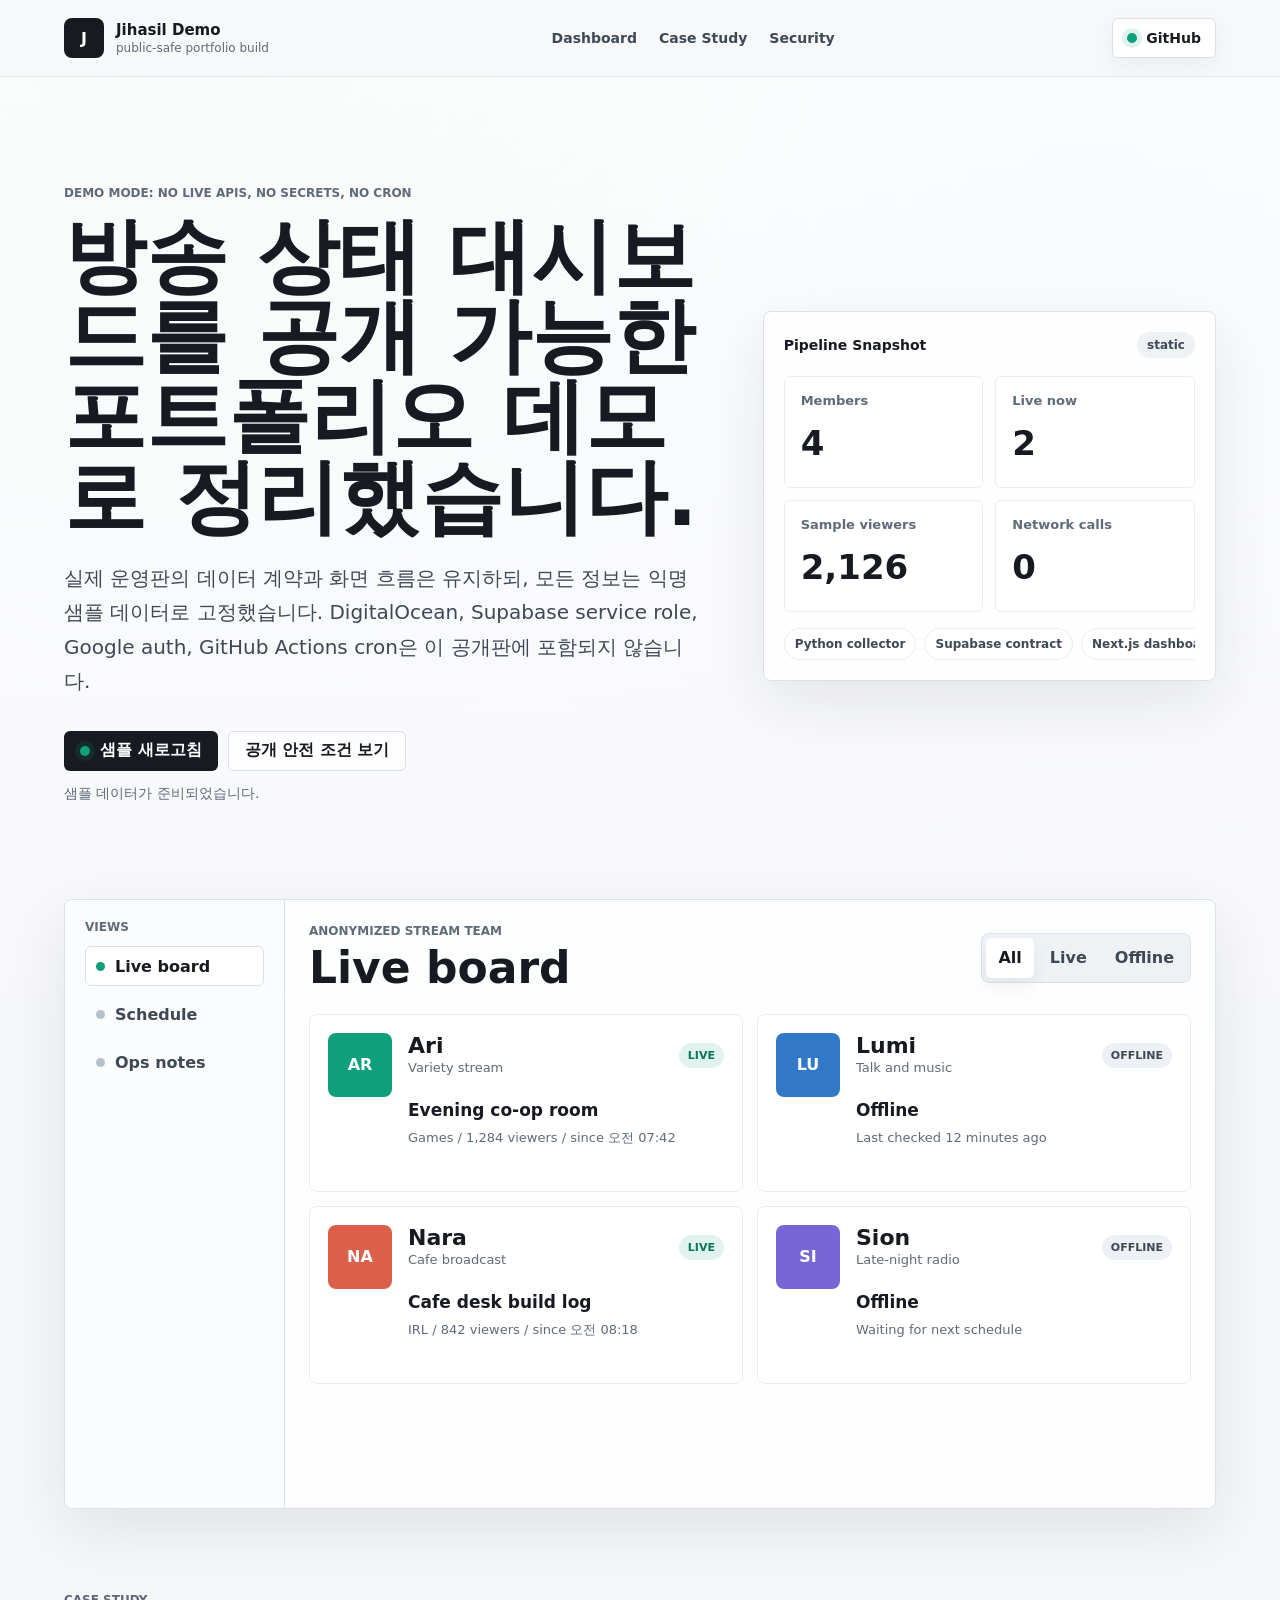
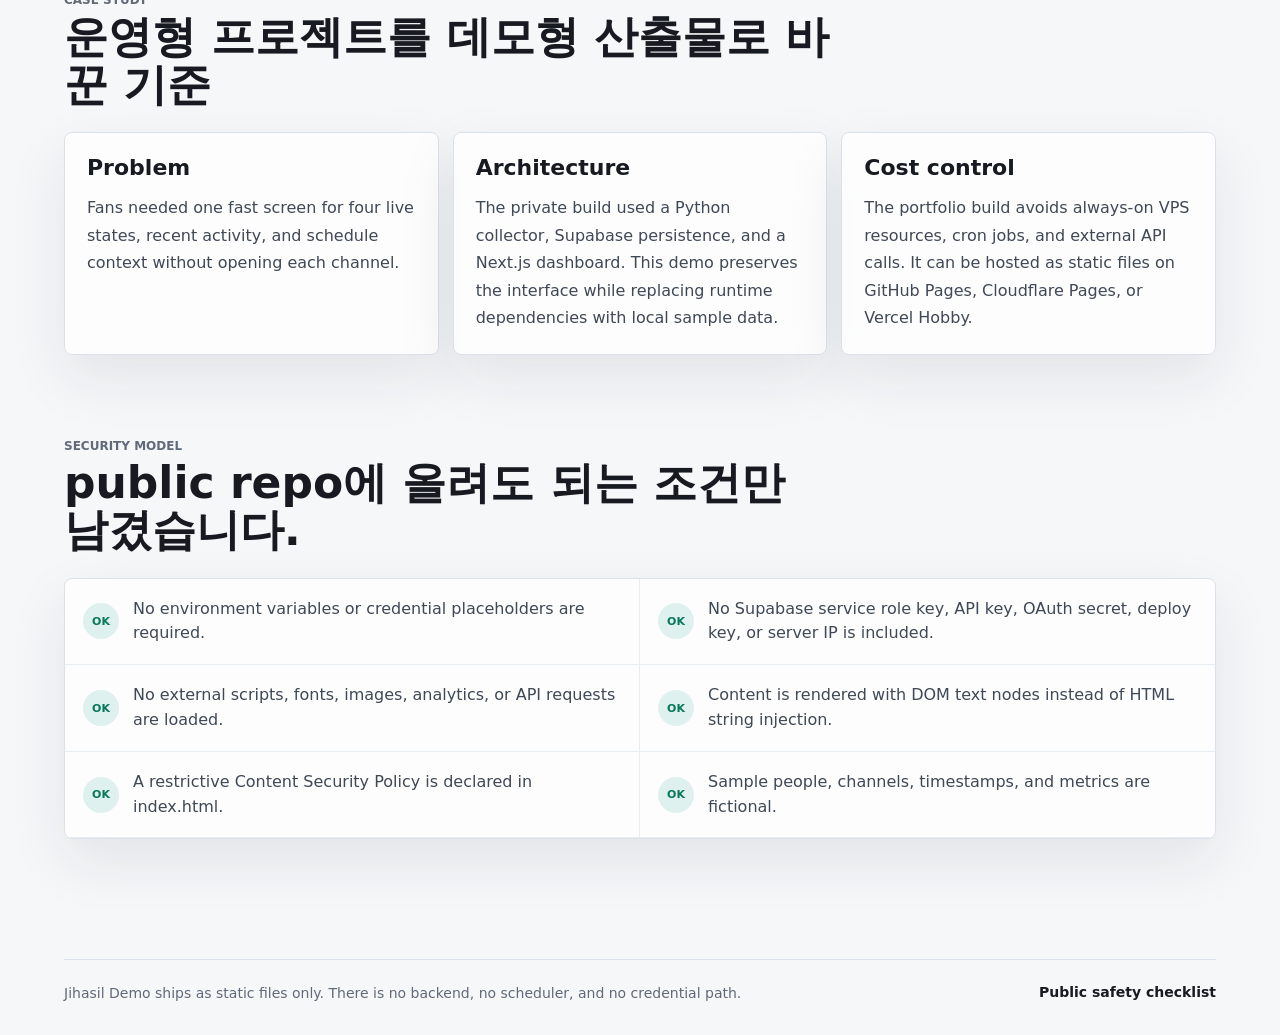
==== index.html @ 085d1f23 "Add public-safe Jihasil demo" ====
<!doctype html>
<html lang="ko">
  <head>
    <meta charset="utf-8" />
    <meta name="viewport" content="width=device-width, initial-scale=1" />
    <meta
      http-equiv="Content-Security-Policy"
      content="default-src 'self'; script-src 'self'; style-src 'self'; img-src 'self' data:; connect-src 'none'; object-src 'none'; base-uri 'none'; form-action 'none'; frame-src 'none'; upgrade-insecure-requests"
    />
    <meta
      name="description"
      content="Jihasil Demo is a public-safe portfolio version of a stream status dashboard, running entirely from anonymized local sample data."
    />
    <title>Jihasil Demo | Public-safe portfolio dashboard</title>
    <link rel="icon" href="./favicon.svg" type="image/svg+xml" />
    <link rel="stylesheet" href="./assets/styles.css" />
  </head>
  <body>
    <a class="skip-link" href="#main">본문으로 이동</a>
    <header class="site-header" aria-label="Jihasil Demo navigation">
      <div class="brand-lockup">
        <span class="brand-mark" aria-hidden="true">J</span>
        <div>
          <p class="brand-name">Jihasil Demo</p>
          <p class="brand-subtitle">public-safe portfolio build</p>
        </div>
      </div>
      <nav class="top-nav" aria-label="Primary">
        <a href="#dashboard">Dashboard</a>
        <a href="#case-study">Case Study</a>
        <a href="#security">Security</a>
      </nav>
      <a class="icon-link" href="https://github.com/Ophong/jihasil_demo" rel="noopener noreferrer" target="_blank">
        <span class="icon-dot" aria-hidden="true"></span>
        GitHub
      </a>
    </header>

    <main id="main">
      <section class="hero-band" id="dashboard" aria-labelledby="hero-title">
        <div class="hero-copy">
          <p class="mode-line">Demo mode: no live APIs, no secrets, no cron</p>
          <h1 id="hero-title">방송 상태 대시보드를 공개 가능한 포트폴리오 데모로 정리했습니다.</h1>
          <p class="hero-text">
            실제 운영판의 데이터 계약과 화면 흐름은 유지하되, 모든 정보는 익명 샘플 데이터로 고정했습니다.
            DigitalOcean, Supabase service role, Google auth, GitHub Actions cron은 이 공개판에 포함되지 않습니다.
          </p>
          <div class="hero-actions" aria-label="Demo actions">
            <button class="primary-action" type="button" id="sample-refresh">
              <span class="button-icon" aria-hidden="true"></span>
              샘플 새로고침
            </button>
            <a class="secondary-action" href="#security">공개 안전 조건 보기</a>
          </div>
          <p class="refresh-note" id="refresh-note" aria-live="polite">샘플 데이터가 준비되었습니다.</p>
        </div>
        <div class="hero-panel" aria-label="Demo system snapshot">
          <div class="panel-header">
            <p>Pipeline Snapshot</p>
            <span>static</span>
          </div>
          <div id="metric-grid" class="metric-grid"></div>
          <div class="pipeline-strip" aria-label="Original architecture">
            <span>Python collector</span>
            <span>Supabase contract</span>
            <span>Next.js dashboard</span>
          </div>
        </div>
      </section>

      <section class="workspace-shell" aria-label="Dashboard demo workspace">
        <aside class="side-rail" aria-label="Demo controls">
          <p class="rail-title">Views</p>
          <button class="rail-button is-active" type="button" data-view="board">
            <span aria-hidden="true"></span>
            Live board
          </button>
          <button class="rail-button" type="button" data-view="schedule">
            <span aria-hidden="true"></span>
            Schedule
          </button>
          <button class="rail-button" type="button" data-view="ops">
            <span aria-hidden="true"></span>
            Ops notes
          </button>
        </aside>

        <section class="workspace-main" aria-live="polite">
          <div class="toolbar">
            <div>
              <p class="toolbar-kicker">Anonymized stream team</p>
              <h2 id="workspace-title">Live board</h2>
            </div>
            <div class="segmented-control" aria-label="Member status filter">
              <button class="is-selected" type="button" data-filter="all">All</button>
              <button type="button" data-filter="live">Live</button>
              <button type="button" data-filter="offline">Offline</button>
            </div>
          </div>
          <div id="workspace-content" class="workspace-content"></div>
        </section>
      </section>

      <section class="case-study-section" id="case-study" aria-labelledby="case-study-title">
        <div class="section-heading">
          <p class="section-label">Case study</p>
          <h2 id="case-study-title">운영형 프로젝트를 데모형 산출물로 바꾼 기준</h2>
        </div>
        <div class="case-grid" id="case-grid"></div>
      </section>

      <section class="security-section" id="security" aria-labelledby="security-title">
        <div class="section-heading">
          <p class="section-label">Security model</p>
          <h2 id="security-title">public repo에 올려도 되는 조건만 남겼습니다.</h2>
        </div>
        <div id="security-list" class="security-list"></div>
      </section>
    </main>

    <footer class="site-footer">
      <p>Jihasil Demo ships as static files only. There is no backend, no scheduler, and no credential path.</p>
      <a href="./docs/public-safety-checklist.md">Public safety checklist</a>
    </footer>

    <script src="./assets/app.js" defer></script>
  </body>
</html>
---- assets/styles.css ----
:root {
  color-scheme: light;
  --bg: #f6f7f9;
  --surface: #ffffff;
  --surface-soft: #eef2f5;
  --ink: #171a21;
  --muted: #606a78;
  --muted-strong: #3f4855;
  --border: #dbe1e8;
  --line: #e8edf2;
  --mint: #0f9f7a;
  --sky: #3178c6;
  --coral: #db5f4a;
  --violet: #7866d7;
  --shadow: 0 22px 60px rgba(22, 29, 39, 0.09);
  --radius: 8px;
  --radius-sm: 6px;
  font-family:
    Inter, ui-sans-serif, system-ui, -apple-system, BlinkMacSystemFont, "Segoe UI", sans-serif;
}

* {
  box-sizing: border-box;
}

html {
  scroll-behavior: smooth;
}

body {
  min-width: 320px;
  margin: 0;
  background:
    linear-gradient(180deg, rgba(255, 255, 255, 0.86), rgba(246, 247, 249, 0.96) 42%),
    radial-gradient(circle at 15% 0%, rgba(15, 159, 122, 0.13), transparent 28%),
    radial-gradient(circle at 85% 8%, rgba(49, 120, 198, 0.12), transparent 28%),
    var(--bg);
  color: var(--ink);
}

a {
  color: inherit;
  text-decoration: none;
}

button,
a {
  -webkit-tap-highlight-color: transparent;
}

button {
  font: inherit;
}

.skip-link {
  position: fixed;
  top: 12px;
  left: 12px;
  z-index: 20;
  transform: translateY(-140%);
  border-radius: var(--radius-sm);
  background: var(--ink);
  color: #fff;
  padding: 10px 12px;
  transition: transform 160ms ease;
}

.skip-link:focus {
  transform: translateY(0);
}

.site-header {
  position: sticky;
  top: 0;
  z-index: 10;
  display: flex;
  align-items: center;
  justify-content: space-between;
  gap: 24px;
  padding: 18px clamp(20px, 5vw, 64px);
  border-bottom: 1px solid rgba(219, 225, 232, 0.72);
  background: rgba(246, 247, 249, 0.86);
  backdrop-filter: blur(18px);
}

.brand-lockup,
.top-nav,
.hero-actions,
.panel-header,
.pipeline-strip,
.toolbar,
.segmented-control,
.member-heading,
.schedule-row,
.ops-row,
.security-row,
.site-footer {
  display: flex;
  align-items: center;
}

.brand-lockup {
  gap: 12px;
  min-width: 210px;
}

.brand-mark {
  display: grid;
  width: 40px;
  height: 40px;
  place-items: center;
  border-radius: var(--radius);
  background: var(--ink);
  color: white;
  font-weight: 800;
}

.brand-name,
.brand-subtitle,
.mode-line,
.toolbar-kicker,
.section-label,
.refresh-note,
.site-footer p {
  margin: 0;
}

.brand-name {
  font-size: 15px;
  font-weight: 800;
}

.brand-subtitle {
  margin-top: 2px;
  color: var(--muted);
  font-size: 12px;
}

.top-nav {
  gap: 22px;
  color: var(--muted-strong);
  font-size: 14px;
  font-weight: 650;
}

.top-nav a,
.site-footer a {
  border-bottom: 1px solid transparent;
}

.top-nav a:hover,
.site-footer a:hover {
  border-color: currentColor;
}

.icon-link,
.primary-action,
.secondary-action,
.rail-button,
.segmented-control button {
  min-height: 40px;
  border-radius: var(--radius-sm);
  font-weight: 750;
}

.icon-link {
  display: inline-flex;
  align-items: center;
  gap: 9px;
  border: 1px solid var(--border);
  background: var(--surface);
  padding: 0 14px;
  box-shadow: 0 8px 24px rgba(22, 29, 39, 0.05);
  font-size: 14px;
}

.icon-dot,
.button-icon {
  display: inline-block;
  width: 10px;
  height: 10px;
  border-radius: 999px;
  background: var(--mint);
  box-shadow: 0 0 0 5px rgba(15, 159, 122, 0.13);
}

main {
  padding: 0 clamp(18px, 5vw, 64px) 48px;
}

.hero-band {
  display: grid;
  grid-template-columns: minmax(0, 1.05fr) minmax(360px, 0.75fr);
  gap: clamp(28px, 5vw, 72px);
  align-items: center;
  min-height: calc(100vh - 78px);
  padding: 58px 0 42px;
}

.mode-line,
.toolbar-kicker,
.section-label {
  color: var(--muted);
  font-size: 12px;
  font-weight: 800;
  letter-spacing: 0;
  text-transform: uppercase;
}

h1,
h2,
h3,
p {
  overflow-wrap: anywhere;
}

h1 {
  max-width: 900px;
  margin: 16px 0 0;
  font-size: clamp(42px, 7vw, 82px);
  line-height: 0.98;
  letter-spacing: 0;
}

.hero-text {
  max-width: 720px;
  margin: 24px 0 0;
  color: var(--muted-strong);
  font-size: clamp(16px, 2vw, 20px);
  line-height: 1.72;
}

.hero-actions {
  flex-wrap: wrap;
  gap: 10px;
  margin-top: 32px;
}

.primary-action,
.secondary-action {
  display: inline-flex;
  align-items: center;
  justify-content: center;
  gap: 10px;
  padding: 0 16px;
}

.primary-action {
  border: 0;
  background: var(--ink);
  color: #fff;
  cursor: pointer;
}

.secondary-action {
  border: 1px solid var(--border);
  background: rgba(255, 255, 255, 0.72);
}

.refresh-note {
  min-height: 22px;
  margin-top: 14px;
  color: var(--muted);
  font-size: 14px;
}

.hero-panel,
.workspace-shell,
.case-card,
.security-list {
  border: 1px solid var(--border);
  background: rgba(255, 255, 255, 0.82);
  box-shadow: var(--shadow);
}

.hero-panel {
  border-radius: var(--radius);
  padding: 20px;
}

.panel-header {
  justify-content: space-between;
  gap: 16px;
  margin-bottom: 18px;
}

.panel-header p {
  margin: 0;
  font-size: 14px;
  font-weight: 800;
}

.panel-header span,
.schedule-row > span {
  border-radius: 999px;
  background: var(--surface-soft);
  color: var(--muted-strong);
  padding: 6px 10px;
  font-size: 12px;
  font-weight: 800;
}

.metric-grid {
  display: grid;
  grid-template-columns: repeat(2, minmax(0, 1fr));
  gap: 12px;
}

.metric-card {
  min-height: 112px;
  border: 1px solid var(--line);
  border-radius: var(--radius-sm);
  background: #fff;
  padding: 16px;
}

.metric-card span {
  display: block;
  color: var(--muted);
  font-size: 13px;
  font-weight: 700;
}

.metric-card strong {
  display: block;
  margin-top: 18px;
  font-size: 34px;
  line-height: 1;
}

.pipeline-strip {
  gap: 8px;
  margin-top: 16px;
  overflow-x: auto;
}

.pipeline-strip span {
  flex: 0 0 auto;
  border: 1px solid var(--line);
  border-radius: 999px;
  background: #fff;
  padding: 8px 10px;
  color: var(--muted-strong);
  font-size: 12px;
  font-weight: 800;
}

.workspace-shell {
  display: grid;
  grid-template-columns: 220px minmax(0, 1fr);
  gap: 0;
  min-height: 610px;
  border-radius: var(--radius);
  overflow: hidden;
}

.side-rail {
  border-right: 1px solid var(--border);
  background: #fbfcfd;
  padding: 20px;
}

.rail-title {
  margin: 0 0 12px;
  color: var(--muted);
  font-size: 12px;
  font-weight: 800;
  text-transform: uppercase;
}

.rail-button {
  display: flex;
  width: 100%;
  align-items: center;
  gap: 10px;
  margin-top: 8px;
  border: 1px solid transparent;
  background: transparent;
  color: var(--muted-strong);
  padding: 0 10px;
  cursor: pointer;
}

.rail-button span {
  width: 9px;
  height: 9px;
  border-radius: 999px;
  background: #b6c0cb;
}

.rail-button.is-active {
  border-color: var(--border);
  background: #fff;
  color: var(--ink);
}

.rail-button.is-active span {
  background: var(--mint);
}

.workspace-main {
  min-width: 0;
  padding: 24px;
}

.toolbar {
  justify-content: space-between;
  gap: 16px;
  margin-bottom: 22px;
}

.toolbar h2,
.section-heading h2 {
  margin: 6px 0 0;
  font-size: clamp(28px, 4vw, 44px);
  line-height: 1.08;
}

.segmented-control {
  gap: 4px;
  border: 1px solid var(--border);
  border-radius: var(--radius);
  background: var(--surface-soft);
  padding: 4px;
}

.segmented-control button {
  border: 0;
  background: transparent;
  color: var(--muted-strong);
  padding: 0 12px;
  cursor: pointer;
}

.segmented-control button.is-selected {
  background: #fff;
  color: var(--ink);
  box-shadow: 0 8px 18px rgba(22, 29, 39, 0.06);
}

.segmented-control button:disabled {
  cursor: not-allowed;
  opacity: 0.48;
}

.member-grid {
  display: grid;
  grid-template-columns: repeat(2, minmax(0, 1fr));
  gap: 14px;
}

.member-card {
  display: grid;
  grid-template-columns: 64px minmax(0, 1fr);
  gap: 16px;
  min-height: 178px;
  border: 1px solid var(--line);
  border-radius: var(--radius);
  background: #fff;
  padding: 18px;
}

.avatar {
  display: grid;
  width: 64px;
  height: 64px;
  place-items: center;
  border-radius: var(--radius);
  color: #fff;
  font-weight: 900;
}

.accent-mint .avatar {
  background: var(--mint);
}

.accent-sky .avatar {
  background: var(--sky);
}

.accent-coral .avatar {
  background: var(--coral);
}

.accent-violet .avatar {
  background: var(--violet);
}

.member-copy {
  min-width: 0;
}

.member-heading {
  justify-content: space-between;
  gap: 12px;
}

.member-heading h3,
.member-heading p,
.member-title,
.member-meta {
  margin: 0;
}

.member-heading h3 {
  font-size: 22px;
}

.member-heading p,
.member-meta {
  color: var(--muted);
  font-size: 13px;
  line-height: 1.55;
}

.status-pill {
  flex: 0 0 auto;
  border-radius: 999px;
  padding: 6px 9px;
  font-size: 11px;
  font-weight: 900;
}

.status-live {
  background: rgba(15, 159, 122, 0.12);
  color: #08775b;
}

.status-offline {
  background: #edf0f4;
  color: var(--muted-strong);
}

.member-title {
  margin-top: 22px;
  font-size: 17px;
  font-weight: 800;
}

.member-meta {
  margin-top: 8px;
}

.schedule-list,
.ops-list {
  display: grid;
  gap: 12px;
}

.schedule-row {
  justify-content: space-between;
  gap: 18px;
  border: 1px solid var(--line);
  border-radius: var(--radius);
  background: #fff;
  padding: 18px;
}

.schedule-row time {
  width: 74px;
  color: var(--ink);
  font-size: 22px;
  font-weight: 900;
}

.schedule-row div {
  flex: 1;
  min-width: 0;
}

.schedule-row h3,
.schedule-row p,
.ops-row p,
.case-card h3,
.case-card p,
.security-row p {
  margin: 0;
}

.schedule-row h3 {
  font-size: 18px;
}

.schedule-row p {
  margin-top: 4px;
  color: var(--muted);
}

.ops-row {
  gap: 14px;
  border: 1px solid var(--line);
  border-radius: var(--radius);
  background: #fff;
  padding: 16px;
}

.ops-row span {
  display: grid;
  width: 40px;
  height: 40px;
  flex: 0 0 auto;
  place-items: center;
  border-radius: var(--radius-sm);
  background: var(--ink);
  color: #fff;
  font-size: 13px;
  font-weight: 900;
}

.ops-row p {
  color: var(--muted-strong);
  line-height: 1.6;
}

.empty-state {
  grid-column: 1 / -1;
  border: 1px dashed #c8d0da;
  border-radius: var(--radius);
  padding: 34px;
  text-align: center;
}

.empty-state h3 {
  margin: 0;
}

.empty-state p {
  margin: 8px 0 0;
  color: var(--muted);
}

.case-study-section,
.security-section {
  padding-top: 84px;
}

.section-heading {
  max-width: 780px;
  margin-bottom: 24px;
}

.case-grid {
  display: grid;
  grid-template-columns: repeat(3, minmax(0, 1fr));
  gap: 14px;
}

.case-card {
  min-height: 220px;
  border-radius: var(--radius);
  padding: 22px;
}

.case-card h3 {
  font-size: 22px;
}

.case-card p {
  margin-top: 14px;
  color: var(--muted-strong);
  line-height: 1.72;
}

.security-list {
  display: grid;
  grid-template-columns: repeat(2, minmax(0, 1fr));
  gap: 0;
  border-radius: var(--radius);
  overflow: hidden;
}

.security-row {
  gap: 14px;
  min-height: 82px;
  border-bottom: 1px solid var(--line);
  padding: 18px;
}

.security-row:nth-child(odd) {
  border-right: 1px solid var(--line);
}

.check-mark {
  display: grid;
  width: 36px;
  height: 36px;
  flex: 0 0 auto;
  place-items: center;
  border-radius: 999px;
  background: rgba(15, 159, 122, 0.12);
  color: #08775b;
  font-size: 11px;
  font-weight: 900;
}

.security-row p {
  color: var(--muted-strong);
  line-height: 1.55;
}

.site-footer {
  justify-content: space-between;
  gap: 18px;
  margin: 72px clamp(18px, 5vw, 64px) 0;
  border-top: 1px solid var(--border);
  padding: 24px 0 34px;
  color: var(--muted);
  font-size: 14px;
}

.site-footer a {
  color: var(--ink);
  font-weight: 800;
}

:focus-visible {
  outline: 3px solid rgba(49, 120, 198, 0.38);
  outline-offset: 3px;
}

@media (max-width: 980px) {
  .site-header {
    align-items: flex-start;
    flex-wrap: wrap;
  }

  .top-nav {
    order: 3;
    width: 100%;
  }

  .hero-band {
    grid-template-columns: 1fr;
    min-height: auto;
  }

  .hero-panel {
    max-width: 680px;
  }

  .workspace-shell {
    grid-template-columns: 1fr;
  }

  .side-rail {
    display: flex;
    gap: 8px;
    overflow-x: auto;
    border-right: 0;
    border-bottom: 1px solid var(--border);
  }

  .rail-title {
    display: none;
  }

  .rail-button {
    width: auto;
    flex: 0 0 auto;
  }

  .case-grid,
  .security-list {
    grid-template-columns: 1fr;
  }

  .security-row:nth-child(odd) {
    border-right: 0;
  }
}

@media (max-width: 700px) {
  .site-header {
    padding: 14px 18px;
  }

  .top-nav {
    gap: 14px;
    overflow-x: auto;
    padding-bottom: 2px;
  }

  main {
    padding-inline: 14px;
  }

  .hero-band {
    padding-top: 42px;
  }

  h1 {
    font-size: clamp(38px, 14vw, 58px);
  }

  .metric-grid,
  .member-grid {
    grid-template-columns: 1fr;
  }

  .workspace-main {
    padding: 18px;
  }

  .toolbar {
    align-items: stretch;
    flex-direction: column;
  }

  .segmented-control {
    width: 100%;
  }

  .segmented-control button {
    flex: 1;
    min-width: 0;
  }

  .member-card {
    grid-template-columns: 52px minmax(0, 1fr);
    padding: 15px;
  }

  .avatar {
    width: 52px;
    height: 52px;
  }

  .member-heading {
    align-items: flex-start;
    flex-direction: column;
  }

  .schedule-row {
    align-items: flex-start;
    flex-direction: column;
  }

  .site-footer {
    align-items: flex-start;
    flex-direction: column;
    margin-inline: 14px;
  }
}

@media (prefers-reduced-motion: reduce) {
  *,
  *::before,
  *::after {
    scroll-behavior: auto !important;
    transition-duration: 1ms !important;
    animation-duration: 1ms !important;
  }
}
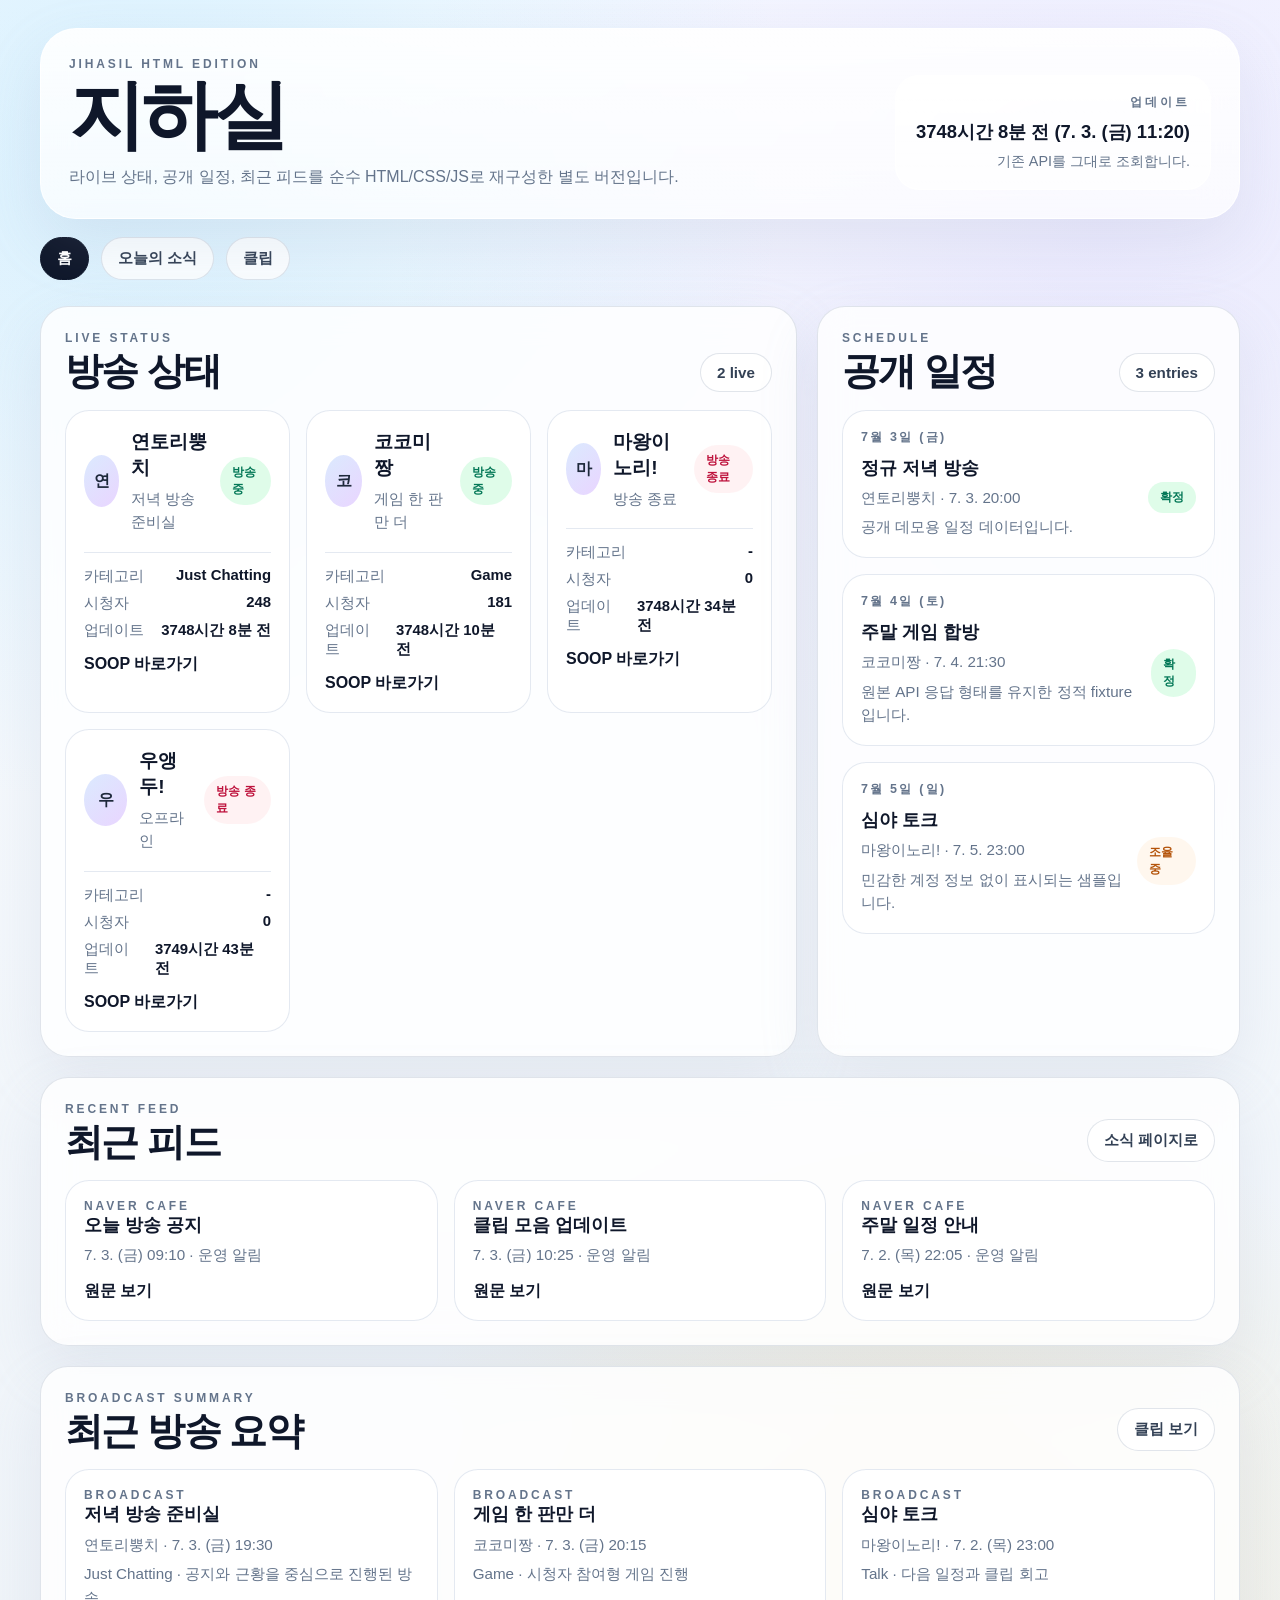
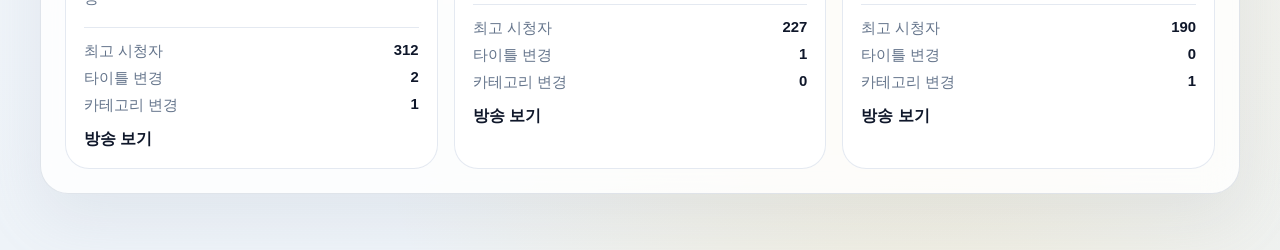
==== commit 2831450a: "Restore original HTML Edition demo" ====
--- a/index.html
+++ b/index.html
@@ -3,125 +3,85 @@
   <head>
     <meta charset="utf-8" />
     <meta name="viewport" content="width=device-width, initial-scale=1" />
-    <meta
-      http-equiv="Content-Security-Policy"
-      content="default-src 'self'; script-src 'self'; style-src 'self'; img-src 'self' data:; connect-src 'none'; object-src 'none'; base-uri 'none'; form-action 'none'; frame-src 'none'; upgrade-insecure-requests"
-    />
-    <meta
-      name="description"
-      content="Jihasil Demo is a public-safe portfolio version of a stream status dashboard, running entirely from anonymized local sample data."
-    />
-    <title>Jihasil Demo | Public-safe portfolio dashboard</title>
-    <link rel="icon" href="./favicon.svg" type="image/svg+xml" />
+    <title>지하실 HTML Edition</title>
+    <meta name="description" content="지하실 라이브 현황과 스케줄을 정적 HTML 버전으로 확인하는 페이지" />
     <link rel="stylesheet" href="./assets/styles.css" />
   </head>
-  <body>
-    <a class="skip-link" href="#main">본문으로 이동</a>
-    <header class="site-header" aria-label="Jihasil Demo navigation">
-      <div class="brand-lockup">
-        <span class="brand-mark" aria-hidden="true">J</span>
-        <div>
-          <p class="brand-name">Jihasil Demo</p>
-          <p class="brand-subtitle">public-safe portfolio build</p>
+  <body data-page="home">
+    <div class="shell">
+      <header class="hero">
+        <div class="hero-copy">
+          <p class="eyebrow">Jihasil HTML Edition</p>
+          <h1>지하실</h1>
+          <p class="hero-text">라이브 상태, 공개 일정, 최근 피드를 순수 HTML/CSS/JS로 재구성한 별도 버전입니다.</p>
         </div>
-      </div>
-      <nav class="top-nav" aria-label="Primary">
-        <a href="#dashboard">Dashboard</a>
-        <a href="#case-study">Case Study</a>
-        <a href="#security">Security</a>
+        <div class="hero-status">
+          <p class="status-label">업데이트</p>
+          <p class="status-value" data-updated-label>불러오는 중</p>
+          <p class="status-meta">기존 API를 그대로 조회합니다.</p>
+        </div>
+      </header>
+
+      <nav class="topnav">
+        <a class="nav-link is-active" href="./index.html">홈</a>
+        <a class="nav-link" href="./recap.html">오늘의 소식</a>
+        <a class="nav-link" href="./clips.html">클립</a>
       </nav>
-      <a class="icon-link" href="https://github.com/Ophong/jihasil_demo" rel="noopener noreferrer" target="_blank">
-        <span class="icon-dot" aria-hidden="true"></span>
-        GitHub
-      </a>
-    </header>
 
-    <main id="main">
-      <section class="hero-band" id="dashboard" aria-labelledby="hero-title">
-        <div class="hero-copy">
-          <p class="mode-line">Demo mode: no live APIs, no secrets, no cron</p>
-          <h1 id="hero-title">방송 상태 대시보드를 공개 가능한 포트폴리오 데모로 정리했습니다.</h1>
-          <p class="hero-text">
-            실제 운영판의 데이터 계약과 화면 흐름은 유지하되, 모든 정보는 익명 샘플 데이터로 고정했습니다.
-            DigitalOcean, Supabase service role, Google auth, GitHub Actions cron은 이 공개판에 포함되지 않습니다.
-          </p>
-          <div class="hero-actions" aria-label="Demo actions">
-            <button class="primary-action" type="button" id="sample-refresh">
-              <span class="button-icon" aria-hidden="true"></span>
-              샘플 새로고침
-            </button>
-            <a class="secondary-action" href="#security">공개 안전 조건 보기</a>
+      <main class="layout">
+        <section class="panel panel-main">
+          <div class="section-head">
+            <div>
+              <p class="eyebrow">Live Status</p>
+              <h2>방송 상태</h2>
+            </div>
+            <span class="chip" data-live-count>0 live</span>
           </div>
-          <p class="refresh-note" id="refresh-note" aria-live="polite">샘플 데이터가 준비되었습니다.</p>
-        </div>
-        <div class="hero-panel" aria-label="Demo system snapshot">
-          <div class="panel-header">
-            <p>Pipeline Snapshot</p>
-            <span>static</span>
+          <div class="card-grid" data-live-grid>
+            <div class="empty-card">라이브 상태를 불러오는 중입니다.</div>
           </div>
-          <div id="metric-grid" class="metric-grid"></div>
-          <div class="pipeline-strip" aria-label="Original architecture">
-            <span>Python collector</span>
-            <span>Supabase contract</span>
-            <span>Next.js dashboard</span>
+        </section>
+
+        <section class="panel panel-side">
+          <div class="section-head">
+            <div>
+              <p class="eyebrow">Schedule</p>
+              <h2>공개 일정</h2>
+            </div>
+            <span class="chip" data-schedule-count>0 entries</span>
           </div>
-        </div>
-      </section>
+          <div class="stack" data-schedule-list>
+            <div class="empty-card">일정을 불러오는 중입니다.</div>
+          </div>
+        </section>
 
-      <section class="workspace-shell" aria-label="Dashboard demo workspace">
-        <aside class="side-rail" aria-label="Demo controls">
-          <p class="rail-title">Views</p>
-          <button class="rail-button is-active" type="button" data-view="board">
-            <span aria-hidden="true"></span>
-            Live board
-          </button>
-          <button class="rail-button" type="button" data-view="schedule">
-            <span aria-hidden="true"></span>
-            Schedule
-          </button>
-          <button class="rail-button" type="button" data-view="ops">
-            <span aria-hidden="true"></span>
-            Ops notes
-          </button>
-        </aside>
+        <section class="panel panel-wide">
+          <div class="section-head">
+            <div>
+              <p class="eyebrow">Recent Feed</p>
+              <h2>최근 피드</h2>
+            </div>
+            <a class="chip chip-link" href="./recap.html">소식 페이지로</a>
+          </div>
+          <div class="news-grid" data-post-grid>
+            <div class="empty-card">최근 글을 불러오는 중입니다.</div>
+          </div>
+        </section>
 
-        <section class="workspace-main" aria-live="polite">
-          <div class="toolbar">
+        <section class="panel panel-wide">
+          <div class="section-head">
             <div>
-              <p class="toolbar-kicker">Anonymized stream team</p>
-              <h2 id="workspace-title">Live board</h2>
+              <p class="eyebrow">Broadcast Summary</p>
+              <h2>최근 방송 요약</h2>
             </div>
-            <div class="segmented-control" aria-label="Member status filter">
-              <button class="is-selected" type="button" data-filter="all">All</button>
-              <button type="button" data-filter="live">Live</button>
-              <button type="button" data-filter="offline">Offline</button>
-            </div>
+            <a class="chip chip-link" href="./clips.html">클립 보기</a>
           </div>
-          <div id="workspace-content" class="workspace-content"></div>
+          <div class="summary-grid" data-summary-grid>
+            <div class="empty-card">방송 요약을 불러오는 중입니다.</div>
+          </div>
         </section>
-      </section>
-
-      <section class="case-study-section" id="case-study" aria-labelledby="case-study-title">
-        <div class="section-heading">
-          <p class="section-label">Case study</p>
-          <h2 id="case-study-title">운영형 프로젝트를 데모형 산출물로 바꾼 기준</h2>
-        </div>
-        <div class="case-grid" id="case-grid"></div>
-      </section>
-
-      <section class="security-section" id="security" aria-labelledby="security-title">
-        <div class="section-heading">
-          <p class="section-label">Security model</p>
-          <h2 id="security-title">public repo에 올려도 되는 조건만 남겼습니다.</h2>
-        </div>
-        <div id="security-list" class="security-list"></div>
-      </section>
-    </main>
-
-    <footer class="site-footer">
-      <p>Jihasil Demo ships as static files only. There is no backend, no scheduler, and no credential path.</p>
-      <a href="./docs/public-safety-checklist.md">Public safety checklist</a>
-    </footer>
+      </main>
+    </div>
 
     <script src="./assets/app.js" defer></script>
   </body>
--- a/assets/styles.css
+++ b/assets/styles.css
@@ -1,22 +1,16 @@
 :root {
-  color-scheme: light;
-  --bg: #f6f7f9;
-  --surface: #ffffff;
-  --surface-soft: #eef2f5;
-  --ink: #171a21;
-  --muted: #606a78;
-  --muted-strong: #3f4855;
-  --border: #dbe1e8;
-  --line: #e8edf2;
-  --mint: #0f9f7a;
-  --sky: #3178c6;
-  --coral: #db5f4a;
-  --violet: #7866d7;
-  --shadow: 0 22px 60px rgba(22, 29, 39, 0.09);
-  --radius: 8px;
-  --radius-sm: 6px;
-  font-family:
-    Inter, ui-sans-serif, system-ui, -apple-system, BlinkMacSystemFont, "Segoe UI", sans-serif;
+  --bg: #eef3f8;
+  --panel: rgba(255, 255, 255, 0.82);
+  --panel-border: rgba(148, 163, 184, 0.28);
+  --text: #0f172a;
+  --muted: #64748b;
+  --accent: #0f172a;
+  --link: #334155;
+  --success: #047857;
+  --warn: #b45309;
+  --danger: #be123c;
+  --shadow: 0 24px 60px rgba(148, 163, 184, 0.16);
+  --radius: 28px;
 }
 
 * {
@@ -24,18 +18,18 @@
 }
 
 html {
-  scroll-behavior: smooth;
+  font-family: "Segoe UI", "Noto Sans KR", sans-serif;
+  color: var(--text);
+  background:
+    radial-gradient(circle at 10% 8%, rgba(125, 211, 252, 0.26), transparent 32%),
+    radial-gradient(circle at 86% 12%, rgba(196, 181, 253, 0.24), transparent 36%),
+    radial-gradient(circle at 72% 88%, rgba(251, 191, 36, 0.16), transparent 30%),
+    linear-gradient(180deg, #f8fbff 0%, var(--bg) 100%);
 }
 
 body {
-  min-width: 320px;
   margin: 0;
-  background:
-    linear-gradient(180deg, rgba(255, 255, 255, 0.86), rgba(246, 247, 249, 0.96) 42%),
-    radial-gradient(circle at 15% 0%, rgba(15, 159, 122, 0.13), transparent 28%),
-    radial-gradient(circle at 85% 8%, rgba(49, 120, 198, 0.12), transparent 28%),
-    var(--bg);
-  color: var(--ink);
+  min-height: 100vh;
 }
 
 a {
@@ -43,812 +37,402 @@
   text-decoration: none;
 }
 
-button,
-a {
-  -webkit-tap-highlight-color: transparent;
-}
-
-button {
-  font: inherit;
-}
-
-.skip-link {
-  position: fixed;
-  top: 12px;
-  left: 12px;
-  z-index: 20;
-  transform: translateY(-140%);
-  border-radius: var(--radius-sm);
-  background: var(--ink);
-  color: #fff;
-  padding: 10px 12px;
-  transition: transform 160ms ease;
-}
-
-.skip-link:focus {
-  transform: translateY(0);
-}
-
-.site-header {
-  position: sticky;
-  top: 0;
-  z-index: 10;
+img {
+  display: block;
+  max-width: 100%;
+}
+
+.shell {
+  width: min(1200px, calc(100% - 32px));
+  margin: 0 auto;
+  padding: 28px 0 56px;
+}
+
+.hero {
   display: flex;
-  align-items: center;
+  align-items: end;
   justify-content: space-between;
   gap: 24px;
-  padding: 18px clamp(20px, 5vw, 64px);
-  border-bottom: 1px solid rgba(219, 225, 232, 0.72);
-  background: rgba(246, 247, 249, 0.86);
+  padding: 28px;
+  border: 1px solid rgba(255, 255, 255, 0.82);
+  border-radius: 36px;
+  background: linear-gradient(180deg, rgba(255, 255, 255, 0.9), rgba(255, 255, 255, 0.72));
+  box-shadow: var(--shadow);
   backdrop-filter: blur(18px);
 }
 
-.brand-lockup,
-.top-nav,
-.hero-actions,
-.panel-header,
-.pipeline-strip,
-.toolbar,
-.segmented-control,
-.member-heading,
-.schedule-row,
-.ops-row,
-.security-row,
-.site-footer {
+.hero-compact {
+  padding-block: 24px;
+}
+
+.hero h1 {
+  margin: 8px 0 0;
+  font-size: clamp(2.75rem, 6vw, 4.75rem);
+  line-height: 0.95;
+  letter-spacing: -0.05em;
+}
+
+.hero-text {
+  max-width: 680px;
+  margin: 12px 0 0;
+  color: var(--muted);
+  font-size: 1rem;
+  line-height: 1.7;
+}
+
+.hero-status {
+  min-width: 220px;
+  padding: 18px 20px;
+  border: 1px solid rgba(255, 255, 255, 0.82);
+  border-radius: 24px;
+  background: rgba(255, 255, 255, 0.7);
+  text-align: right;
+}
+
+.status-label,
+.eyebrow {
+  margin: 0;
+  color: var(--muted);
+  font-size: 0.75rem;
+  font-weight: 700;
+  letter-spacing: 0.24em;
+  text-transform: uppercase;
+}
+
+.status-value {
+  margin: 8px 0 0;
+  font-size: 1.15rem;
+  font-weight: 700;
+}
+
+.status-meta {
+  margin: 8px 0 0;
+  color: var(--muted);
+  font-size: 0.9rem;
+}
+
+.topnav {
   display: flex;
-  align-items: center;
-}
-
-.brand-lockup {
   gap: 12px;
-  min-width: 210px;
-}
-
-.brand-mark {
-  display: grid;
-  width: 40px;
-  height: 40px;
-  place-items: center;
-  border-radius: var(--radius);
-  background: var(--ink);
-  color: white;
-  font-weight: 800;
-}
-
-.brand-name,
-.brand-subtitle,
-.mode-line,
-.toolbar-kicker,
-.section-label,
-.refresh-note,
-.site-footer p {
-  margin: 0;
-}
-
-.brand-name {
-  font-size: 15px;
-  font-weight: 800;
-}
-
-.brand-subtitle {
-  margin-top: 2px;
-  color: var(--muted);
-  font-size: 12px;
-}
-
-.top-nav {
-  gap: 22px;
-  color: var(--muted-strong);
-  font-size: 14px;
-  font-weight: 650;
-}
-
-.top-nav a,
-.site-footer a {
-  border-bottom: 1px solid transparent;
-}
-
-.top-nav a:hover,
-.site-footer a:hover {
-  border-color: currentColor;
-}
-
-.icon-link,
-.primary-action,
-.secondary-action,
-.rail-button,
-.segmented-control button {
-  min-height: 40px;
-  border-radius: var(--radius-sm);
-  font-weight: 750;
-}
-
-.icon-link {
-  display: inline-flex;
-  align-items: center;
-  gap: 9px;
-  border: 1px solid var(--border);
-  background: var(--surface);
-  padding: 0 14px;
-  box-shadow: 0 8px 24px rgba(22, 29, 39, 0.05);
-  font-size: 14px;
-}
-
-.icon-dot,
-.button-icon {
-  display: inline-block;
-  width: 10px;
-  height: 10px;
-  border-radius: 999px;
-  background: var(--mint);
-  box-shadow: 0 0 0 5px rgba(15, 159, 122, 0.13);
-}
-
-main {
-  padding: 0 clamp(18px, 5vw, 64px) 48px;
-}
-
-.hero-band {
-  display: grid;
-  grid-template-columns: minmax(0, 1.05fr) minmax(360px, 0.75fr);
-  gap: clamp(28px, 5vw, 72px);
-  align-items: center;
-  min-height: calc(100vh - 78px);
-  padding: 58px 0 42px;
-}
-
-.mode-line,
-.toolbar-kicker,
-.section-label {
-  color: var(--muted);
-  font-size: 12px;
-  font-weight: 800;
-  letter-spacing: 0;
-  text-transform: uppercase;
-}
-
-h1,
-h2,
-h3,
-p {
-  overflow-wrap: anywhere;
-}
-
-h1 {
-  max-width: 900px;
-  margin: 16px 0 0;
-  font-size: clamp(42px, 7vw, 82px);
-  line-height: 0.98;
-  letter-spacing: 0;
-}
-
-.hero-text {
-  max-width: 720px;
-  margin: 24px 0 0;
-  color: var(--muted-strong);
-  font-size: clamp(16px, 2vw, 20px);
-  line-height: 1.72;
-}
-
-.hero-actions {
+  margin: 18px 0 26px;
   flex-wrap: wrap;
-  gap: 10px;
-  margin-top: 32px;
-}
-
-.primary-action,
-.secondary-action {
+}
+
+.nav-link,
+.chip {
   display: inline-flex;
   align-items: center;
   justify-content: center;
-  gap: 10px;
-  padding: 0 16px;
-}
-
-.primary-action {
-  border: 0;
-  background: var(--ink);
+  gap: 8px;
+  padding: 10px 16px;
+  border: 1px solid rgba(148, 163, 184, 0.28);
+  border-radius: 999px;
+  background: rgba(255, 255, 255, 0.82);
+  color: var(--link);
+  font-size: 0.95rem;
+  font-weight: 700;
+}
+
+.nav-link.is-active {
+  background: var(--accent);
   color: #fff;
-  cursor: pointer;
-}
-
-.secondary-action {
-  border: 1px solid var(--border);
-  background: rgba(255, 255, 255, 0.72);
-}
-
-.refresh-note {
-  min-height: 22px;
-  margin-top: 14px;
-  color: var(--muted);
-  font-size: 14px;
-}
-
-.hero-panel,
-.workspace-shell,
-.case-card,
-.security-list {
-  border: 1px solid var(--border);
-  background: rgba(255, 255, 255, 0.82);
+  border-color: var(--accent);
+}
+
+.chip-link:hover,
+.nav-link:hover {
+  transform: translateY(-1px);
+}
+
+.layout {
+  display: grid;
+  grid-template-columns: minmax(0, 1.7fr) minmax(320px, 0.95fr);
+  gap: 20px;
+}
+
+.single-column {
+  display: grid;
+  gap: 20px;
+}
+
+.panel {
+  border: 1px solid var(--panel-border);
+  border-radius: var(--radius);
+  background: var(--panel);
   box-shadow: var(--shadow);
-}
-
-.hero-panel {
-  border-radius: var(--radius);
-  padding: 20px;
-}
-
-.panel-header {
+  backdrop-filter: blur(16px);
+  padding: 24px;
+}
+
+.panel-wide {
+  grid-column: 1 / -1;
+}
+
+.section-head {
+  display: flex;
+  align-items: end;
   justify-content: space-between;
   gap: 16px;
   margin-bottom: 18px;
 }
 
-.panel-header p {
+.section-head h2 {
+  margin: 6px 0 0;
+  font-size: clamp(1.7rem, 4vw, 2.4rem);
+  line-height: 1.05;
+  letter-spacing: -0.04em;
+}
+
+.card-grid,
+.news-grid,
+.summary-grid,
+.clip-grid,
+.stack {
+  display: grid;
+  gap: 16px;
+}
+
+.card-grid {
+  grid-template-columns: repeat(auto-fit, minmax(220px, 1fr));
+}
+
+.news-grid {
+  grid-template-columns: repeat(auto-fit, minmax(240px, 1fr));
+}
+
+.summary-grid {
+  grid-template-columns: repeat(auto-fit, minmax(280px, 1fr));
+}
+
+.clip-grid {
+  grid-template-columns: repeat(auto-fit, minmax(240px, 1fr));
+}
+
+.live-card,
+.post-card,
+.summary-card,
+.clip-card,
+.schedule-card,
+.stat-card,
+.empty-card,
+.message-card {
+  border: 1px solid rgba(226, 232, 240, 0.92);
+  border-radius: 24px;
+  background: rgba(255, 255, 255, 0.9);
+  overflow: hidden;
+}
+
+.live-card,
+.post-card,
+.summary-card,
+.clip-card,
+.schedule-card {
+  padding: 18px;
+}
+
+.empty-card,
+.message-card {
+  padding: 26px;
+  color: var(--muted);
+}
+
+.message-card.is-error {
+  border-color: rgba(244, 63, 94, 0.22);
+  background: rgba(255, 241, 242, 0.9);
+  color: var(--danger);
+}
+
+.live-card-top,
+.card-meta,
+.schedule-meta,
+.clip-meta,
+.stats-row {
+  display: flex;
+  gap: 12px;
+}
+
+.live-card-top,
+.schedule-meta,
+.clip-meta {
+  align-items: center;
+  justify-content: space-between;
+}
+
+.stats-row {
+  display: grid;
+  grid-template-columns: repeat(auto-fit, minmax(180px, 1fr));
+}
+
+.stat-card {
+  padding: 18px 20px;
+}
+
+.stat-card strong {
+  display: block;
+  margin-top: 6px;
+  font-size: 2rem;
+  letter-spacing: -0.04em;
+}
+
+.stat-label {
+  color: var(--muted);
+  font-size: 0.82rem;
+  font-weight: 700;
+  letter-spacing: 0.16em;
+  text-transform: uppercase;
+}
+
+.avatar {
+  width: 52px;
+  height: 52px;
+  border-radius: 50%;
+  object-fit: cover;
+  border: 1px solid rgba(255, 255, 255, 0.72);
+}
+
+.avatar-fallback {
+  display: inline-flex;
+  align-items: center;
+  justify-content: center;
+  width: 52px;
+  height: 52px;
+  border-radius: 50%;
+  background: linear-gradient(135deg, #dbeafe, #e9d5ff);
+  color: #1e293b;
+  font-weight: 800;
+}
+
+.member-name {
   margin: 0;
-  font-size: 14px;
+  font-size: 1.2rem;
   font-weight: 800;
 }
 
-.panel-header span,
-.schedule-row > span {
+.member-title,
+.post-sub,
+.summary-sub,
+.schedule-sub,
+.clip-sub {
+  margin: 6px 0 0;
+  color: var(--muted);
+  font-size: 0.95rem;
+  line-height: 1.55;
+}
+
+.status-pill {
+  display: inline-flex;
+  align-items: center;
+  justify-content: center;
+  padding: 7px 12px;
   border-radius: 999px;
-  background: var(--surface-soft);
-  color: var(--muted-strong);
-  padding: 6px 10px;
-  font-size: 12px;
+  font-size: 0.78rem;
   font-weight: 800;
 }
 
-.metric-grid {
+.status-pill.is-live,
+.status-pill.is-scheduled {
+  background: rgba(220, 252, 231, 0.9);
+  color: var(--success);
+}
+
+.status-pill.is-offline,
+.status-pill.is-cancelled {
+  background: rgba(255, 241, 242, 0.9);
+  color: var(--danger);
+}
+
+.status-pill.is-tentative {
+  background: rgba(255, 247, 237, 0.94);
+  color: var(--warn);
+}
+
+.metric-list {
   display: grid;
-  grid-template-columns: repeat(2, minmax(0, 1fr));
-  gap: 12px;
-}
-
-.metric-card {
-  min-height: 112px;
-  border: 1px solid var(--line);
-  border-radius: var(--radius-sm);
-  background: #fff;
-  padding: 16px;
-}
-
-.metric-card span {
-  display: block;
-  color: var(--muted);
-  font-size: 13px;
-  font-weight: 700;
-}
-
-.metric-card strong {
-  display: block;
-  margin-top: 18px;
-  font-size: 34px;
-  line-height: 1;
-}
-
-.pipeline-strip {
   gap: 8px;
-  margin-top: 16px;
-  overflow-x: auto;
-}
-
-.pipeline-strip span {
-  flex: 0 0 auto;
-  border: 1px solid var(--line);
-  border-radius: 999px;
-  background: #fff;
-  padding: 8px 10px;
-  color: var(--muted-strong);
-  font-size: 12px;
-  font-weight: 800;
-}
-
-.workspace-shell {
-  display: grid;
-  grid-template-columns: 220px minmax(0, 1fr);
-  gap: 0;
-  min-height: 610px;
-  border-radius: var(--radius);
-  overflow: hidden;
-}
-
-.side-rail {
-  border-right: 1px solid var(--border);
-  background: #fbfcfd;
-  padding: 20px;
-}
-
-.rail-title {
-  margin: 0 0 12px;
-  color: var(--muted);
-  font-size: 12px;
-  font-weight: 800;
-  text-transform: uppercase;
-}
-
-.rail-button {
+  margin: 18px 0 0;
+  padding-top: 14px;
+  border-top: 1px solid rgba(226, 232, 240, 0.92);
+}
+
+.metric-row {
   display: flex;
-  width: 100%;
-  align-items: center;
-  gap: 10px;
-  margin-top: 8px;
-  border: 1px solid transparent;
-  background: transparent;
-  color: var(--muted-strong);
-  padding: 0 10px;
-  cursor: pointer;
-}
-
-.rail-button span {
-  width: 9px;
-  height: 9px;
-  border-radius: 999px;
-  background: #b6c0cb;
-}
-
-.rail-button.is-active {
-  border-color: var(--border);
-  background: #fff;
-  color: var(--ink);
-}
-
-.rail-button.is-active span {
-  background: var(--mint);
-}
-
-.workspace-main {
-  min-width: 0;
-  padding: 24px;
-}
-
-.toolbar {
-  justify-content: space-between;
-  gap: 16px;
-  margin-bottom: 22px;
-}
-
-.toolbar h2,
-.section-heading h2 {
-  margin: 6px 0 0;
-  font-size: clamp(28px, 4vw, 44px);
-  line-height: 1.08;
-}
-
-.segmented-control {
-  gap: 4px;
-  border: 1px solid var(--border);
-  border-radius: var(--radius);
-  background: var(--surface-soft);
-  padding: 4px;
-}
-
-.segmented-control button {
-  border: 0;
-  background: transparent;
-  color: var(--muted-strong);
-  padding: 0 12px;
-  cursor: pointer;
-}
-
-.segmented-control button.is-selected {
-  background: #fff;
-  color: var(--ink);
-  box-shadow: 0 8px 18px rgba(22, 29, 39, 0.06);
-}
-
-.segmented-control button:disabled {
-  cursor: not-allowed;
-  opacity: 0.48;
-}
-
-.member-grid {
-  display: grid;
-  grid-template-columns: repeat(2, minmax(0, 1fr));
-  gap: 14px;
-}
-
-.member-card {
-  display: grid;
-  grid-template-columns: 64px minmax(0, 1fr);
-  gap: 16px;
-  min-height: 178px;
-  border: 1px solid var(--line);
-  border-radius: var(--radius);
-  background: #fff;
-  padding: 18px;
-}
-
-.avatar {
-  display: grid;
-  width: 64px;
-  height: 64px;
-  place-items: center;
-  border-radius: var(--radius);
-  color: #fff;
-  font-weight: 900;
-}
-
-.accent-mint .avatar {
-  background: var(--mint);
-}
-
-.accent-sky .avatar {
-  background: var(--sky);
-}
-
-.accent-coral .avatar {
-  background: var(--coral);
-}
-
-.accent-violet .avatar {
-  background: var(--violet);
-}
-
-.member-copy {
-  min-width: 0;
-}
-
-.member-heading {
   justify-content: space-between;
   gap: 12px;
-}
-
-.member-heading h3,
-.member-heading p,
-.member-title,
-.member-meta {
+  color: var(--muted);
+  font-size: 0.93rem;
+}
+
+.metric-row strong {
+  color: var(--text);
+}
+
+.post-card h3,
+.summary-card h3,
+.clip-card h3,
+.schedule-card h3 {
   margin: 0;
-}
-
-.member-heading h3 {
-  font-size: 22px;
-}
-
-.member-heading p,
-.member-meta {
-  color: var(--muted);
-  font-size: 13px;
-  line-height: 1.55;
-}
-
-.status-pill {
-  flex: 0 0 auto;
-  border-radius: 999px;
-  padding: 6px 9px;
-  font-size: 11px;
-  font-weight: 900;
-}
-
-.status-live {
-  background: rgba(15, 159, 122, 0.12);
-  color: #08775b;
-}
-
-.status-offline {
-  background: #edf0f4;
-  color: var(--muted-strong);
-}
-
-.member-title {
-  margin-top: 22px;
-  font-size: 17px;
+  font-size: 1.12rem;
+  line-height: 1.35;
+}
+
+.clip-thumb {
+  aspect-ratio: 16 / 9;
+  margin: -18px -18px 14px;
+  background: linear-gradient(135deg, #0f172a, #334155);
+  overflow: hidden;
+}
+
+.clip-thumb img {
+  width: 100%;
+  height: 100%;
+  object-fit: cover;
+}
+
+.schedule-day {
+  display: block;
+  margin-bottom: 10px;
+  color: var(--muted);
+  font-size: 0.78rem;
   font-weight: 800;
-}
-
-.member-meta {
-  margin-top: 8px;
-}
-
-.schedule-list,
-.ops-list {
-  display: grid;
-  gap: 12px;
-}
-
-.schedule-row {
-  justify-content: space-between;
-  gap: 18px;
-  border: 1px solid var(--line);
-  border-radius: var(--radius);
-  background: #fff;
-  padding: 18px;
-}
-
-.schedule-row time {
-  width: 74px;
-  color: var(--ink);
-  font-size: 22px;
-  font-weight: 900;
-}
-
-.schedule-row div {
-  flex: 1;
-  min-width: 0;
-}
-
-.schedule-row h3,
-.schedule-row p,
-.ops-row p,
-.case-card h3,
-.case-card p,
-.security-row p {
-  margin: 0;
-}
-
-.schedule-row h3 {
-  font-size: 18px;
-}
-
-.schedule-row p {
-  margin-top: 4px;
-  color: var(--muted);
-}
-
-.ops-row {
-  gap: 14px;
-  border: 1px solid var(--line);
-  border-radius: var(--radius);
-  background: #fff;
-  padding: 16px;
-}
-
-.ops-row span {
-  display: grid;
-  width: 40px;
-  height: 40px;
-  flex: 0 0 auto;
-  place-items: center;
-  border-radius: var(--radius-sm);
-  background: var(--ink);
-  color: #fff;
-  font-size: 13px;
-  font-weight: 900;
-}
-
-.ops-row p {
-  color: var(--muted-strong);
-  line-height: 1.6;
-}
-
-.empty-state {
-  grid-column: 1 / -1;
-  border: 1px dashed #c8d0da;
-  border-radius: var(--radius);
-  padding: 34px;
-  text-align: center;
-}
-
-.empty-state h3 {
-  margin: 0;
-}
-
-.empty-state p {
-  margin: 8px 0 0;
-  color: var(--muted);
-}
-
-.case-study-section,
-.security-section {
-  padding-top: 84px;
-}
-
-.section-heading {
-  max-width: 780px;
-  margin-bottom: 24px;
-}
-
-.case-grid {
-  display: grid;
-  grid-template-columns: repeat(3, minmax(0, 1fr));
-  gap: 14px;
-}
-
-.case-card {
-  min-height: 220px;
-  border-radius: var(--radius);
-  padding: 22px;
-}
-
-.case-card h3 {
-  font-size: 22px;
-}
-
-.case-card p {
+  letter-spacing: 0.18em;
+  text-transform: uppercase;
+}
+
+.inline-link {
+  display: inline-flex;
   margin-top: 14px;
-  color: var(--muted-strong);
-  line-height: 1.72;
-}
-
-.security-list {
-  display: grid;
-  grid-template-columns: repeat(2, minmax(0, 1fr));
-  gap: 0;
-  border-radius: var(--radius);
-  overflow: hidden;
-}
-
-.security-row {
-  gap: 14px;
-  min-height: 82px;
-  border-bottom: 1px solid var(--line);
-  padding: 18px;
-}
-
-.security-row:nth-child(odd) {
-  border-right: 1px solid var(--line);
-}
-
-.check-mark {
-  display: grid;
-  width: 36px;
-  height: 36px;
-  flex: 0 0 auto;
-  place-items: center;
-  border-radius: 999px;
-  background: rgba(15, 159, 122, 0.12);
-  color: #08775b;
-  font-size: 11px;
-  font-weight: 900;
-}
-
-.security-row p {
-  color: var(--muted-strong);
-  line-height: 1.55;
-}
-
-.site-footer {
-  justify-content: space-between;
-  gap: 18px;
-  margin: 72px clamp(18px, 5vw, 64px) 0;
-  border-top: 1px solid var(--border);
-  padding: 24px 0 34px;
-  color: var(--muted);
-  font-size: 14px;
-}
-
-.site-footer a {
-  color: var(--ink);
-  font-weight: 800;
-}
-
-:focus-visible {
-  outline: 3px solid rgba(49, 120, 198, 0.38);
-  outline-offset: 3px;
-}
-
-@media (max-width: 980px) {
-  .site-header {
-    align-items: flex-start;
-    flex-wrap: wrap;
-  }
-
-  .top-nav {
-    order: 3;
-    width: 100%;
-  }
-
-  .hero-band {
-    grid-template-columns: 1fr;
-    min-height: auto;
-  }
-
-  .hero-panel {
-    max-width: 680px;
-  }
-
-  .workspace-shell {
+  color: #0f172a;
+  font-weight: 700;
+}
+
+.inline-link:hover {
+  text-decoration: underline;
+}
+
+@media (max-width: 960px) {
+  .layout {
     grid-template-columns: 1fr;
   }
-
-  .side-rail {
-    display: flex;
-    gap: 8px;
-    overflow-x: auto;
-    border-right: 0;
-    border-bottom: 1px solid var(--border);
+}
+
+@media (max-width: 720px) {
+  .shell {
+    width: min(100% - 20px, 1200px);
+    padding-top: 16px;
   }
 
-  .rail-title {
-    display: none;
+  .hero {
+    flex-direction: column;
+    align-items: stretch;
+    padding: 22px;
   }
 
-  .rail-button {
-    width: auto;
-    flex: 0 0 auto;
+  .hero-status {
+    min-width: 0;
+    text-align: left;
   }
 
-  .case-grid,
-  .security-list {
-    grid-template-columns: 1fr;
-  }
-
-  .security-row:nth-child(odd) {
-    border-right: 0;
-  }
-}
-
-@media (max-width: 700px) {
-  .site-header {
-    padding: 14px 18px;
-  }
-
-  .top-nav {
-    gap: 14px;
-    overflow-x: auto;
-    padding-bottom: 2px;
-  }
-
-  main {
-    padding-inline: 14px;
-  }
-
-  .hero-band {
-    padding-top: 42px;
-  }
-
-  h1 {
-    font-size: clamp(38px, 14vw, 58px);
-  }
-
-  .metric-grid,
-  .member-grid {
-    grid-template-columns: 1fr;
-  }
-
-  .workspace-main {
+  .panel {
     padding: 18px;
   }
-
-  .toolbar {
-    align-items: stretch;
-    flex-direction: column;
-  }
-
-  .segmented-control {
-    width: 100%;
-  }
-
-  .segmented-control button {
-    flex: 1;
-    min-width: 0;
-  }
-
-  .member-card {
-    grid-template-columns: 52px minmax(0, 1fr);
-    padding: 15px;
-  }
-
-  .avatar {
-    width: 52px;
-    height: 52px;
-  }
-
-  .member-heading {
-    align-items: flex-start;
-    flex-direction: column;
-  }
-
-  .schedule-row {
-    align-items: flex-start;
-    flex-direction: column;
-  }
-
-  .site-footer {
-    align-items: flex-start;
-    flex-direction: column;
-    margin-inline: 14px;
-  }
-}
-
-@media (prefers-reduced-motion: reduce) {
-  *,
-  *::before,
-  *::after {
-    scroll-behavior: auto !important;
-    transition-duration: 1ms !important;
-    animation-duration: 1ms !important;
-  }
-}
-
+}
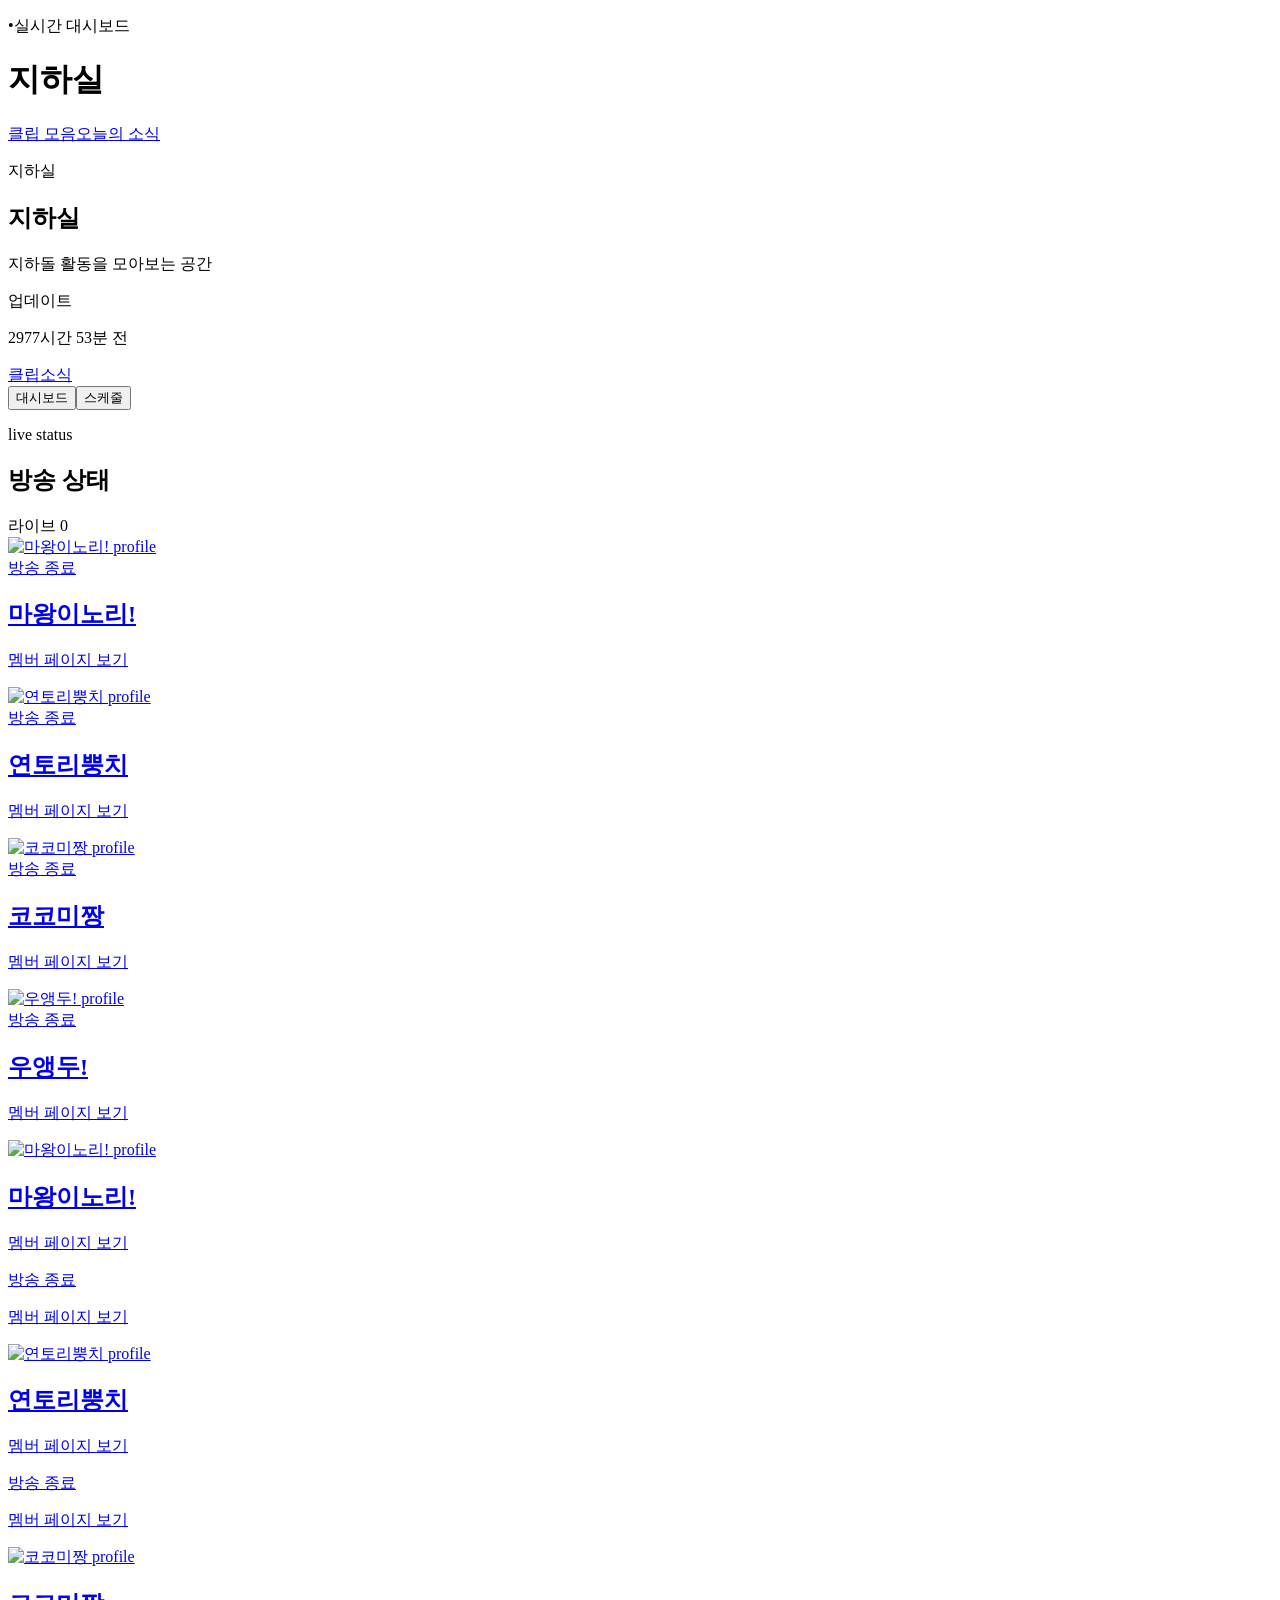
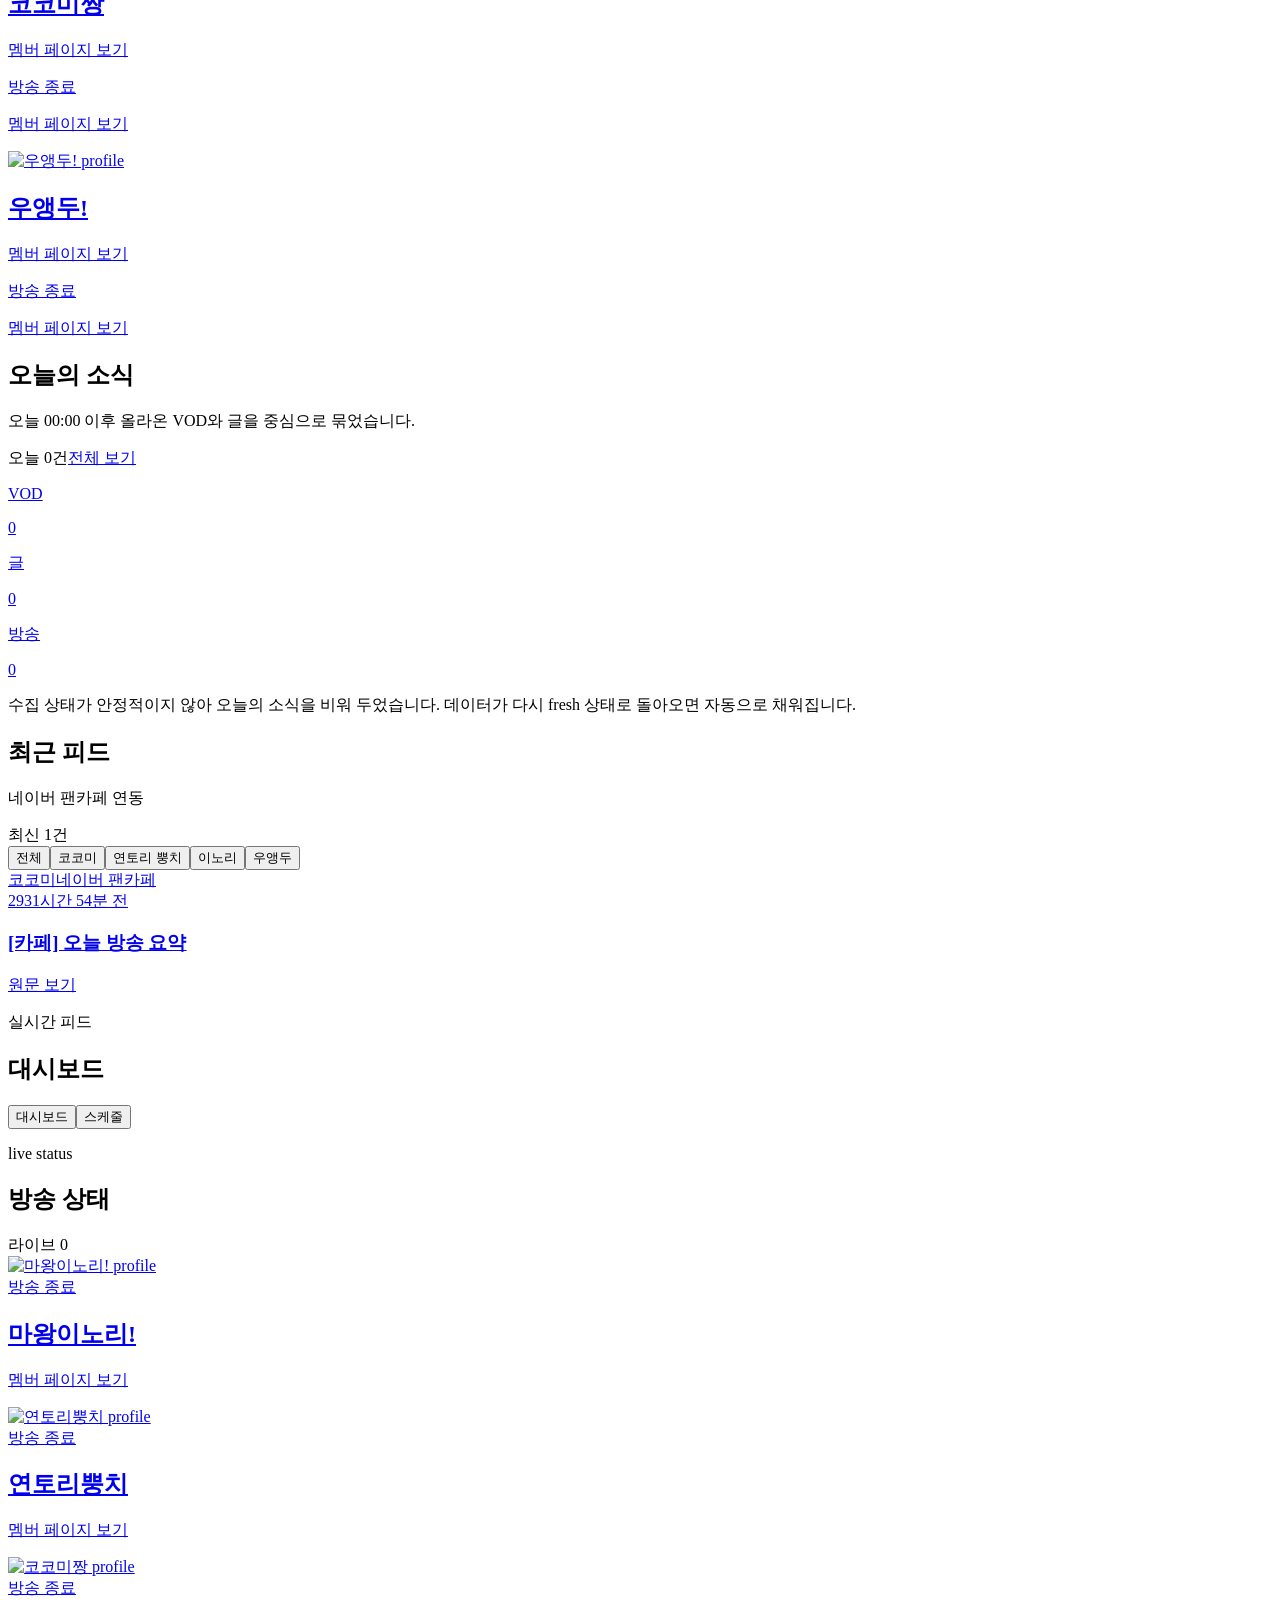
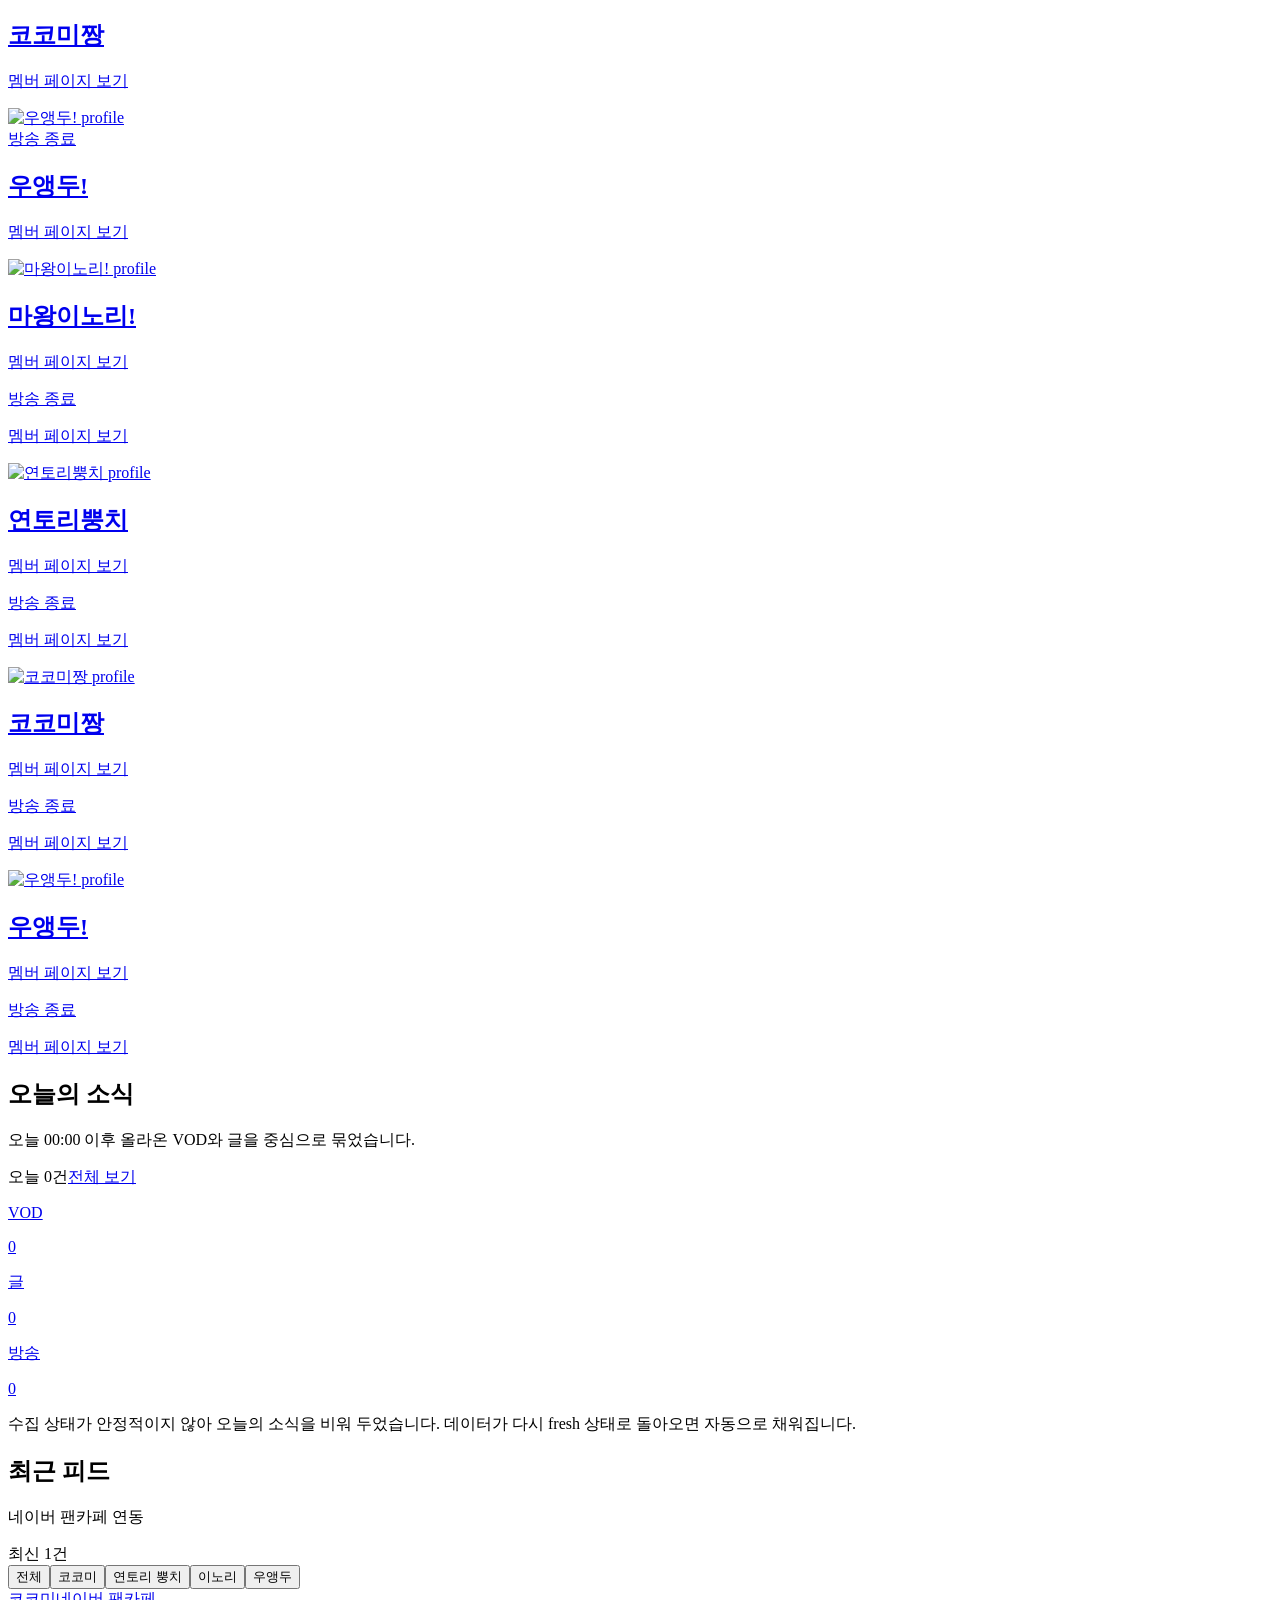
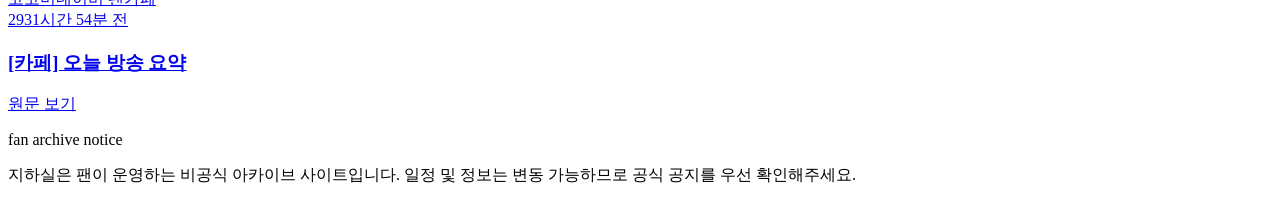
==== commit 68dc59b3: "Use original Next frontend export" ====
--- a/index.html
+++ b/index.html
@@ -1,88 +1 @@
-<!doctype html>
-<html lang="ko">
-  <head>
-    <meta charset="utf-8" />
-    <meta name="viewport" content="width=device-width, initial-scale=1" />
-    <title>지하실 HTML Edition</title>
-    <meta name="description" content="지하실 라이브 현황과 스케줄을 정적 HTML 버전으로 확인하는 페이지" />
-    <link rel="stylesheet" href="./assets/styles.css" />
-  </head>
-  <body data-page="home">
-    <div class="shell">
-      <header class="hero">
-        <div class="hero-copy">
-          <p class="eyebrow">Jihasil HTML Edition</p>
-          <h1>지하실</h1>
-          <p class="hero-text">라이브 상태, 공개 일정, 최근 피드를 순수 HTML/CSS/JS로 재구성한 별도 버전입니다.</p>
-        </div>
-        <div class="hero-status">
-          <p class="status-label">업데이트</p>
-          <p class="status-value" data-updated-label>불러오는 중</p>
-          <p class="status-meta">기존 API를 그대로 조회합니다.</p>
-        </div>
-      </header>
-
-      <nav class="topnav">
-        <a class="nav-link is-active" href="./index.html">홈</a>
-        <a class="nav-link" href="./recap.html">오늘의 소식</a>
-        <a class="nav-link" href="./clips.html">클립</a>
-      </nav>
-
-      <main class="layout">
-        <section class="panel panel-main">
-          <div class="section-head">
-            <div>
-              <p class="eyebrow">Live Status</p>
-              <h2>방송 상태</h2>
-            </div>
-            <span class="chip" data-live-count>0 live</span>
-          </div>
-          <div class="card-grid" data-live-grid>
-            <div class="empty-card">라이브 상태를 불러오는 중입니다.</div>
-          </div>
-        </section>
-
-        <section class="panel panel-side">
-          <div class="section-head">
-            <div>
-              <p class="eyebrow">Schedule</p>
-              <h2>공개 일정</h2>
-            </div>
-            <span class="chip" data-schedule-count>0 entries</span>
-          </div>
-          <div class="stack" data-schedule-list>
-            <div class="empty-card">일정을 불러오는 중입니다.</div>
-          </div>
-        </section>
-
-        <section class="panel panel-wide">
-          <div class="section-head">
-            <div>
-              <p class="eyebrow">Recent Feed</p>
-              <h2>최근 피드</h2>
-            </div>
-            <a class="chip chip-link" href="./recap.html">소식 페이지로</a>
-          </div>
-          <div class="news-grid" data-post-grid>
-            <div class="empty-card">최근 글을 불러오는 중입니다.</div>
-          </div>
-        </section>
-
-        <section class="panel panel-wide">
-          <div class="section-head">
-            <div>
-              <p class="eyebrow">Broadcast Summary</p>
-              <h2>최근 방송 요약</h2>
-            </div>
-            <a class="chip chip-link" href="./clips.html">클립 보기</a>
-          </div>
-          <div class="summary-grid" data-summary-grid>
-            <div class="empty-card">방송 요약을 불러오는 중입니다.</div>
-          </div>
-        </section>
-      </main>
-    </div>
-
-    <script src="./assets/app.js" defer></script>
-  </body>
-</html>
+<!DOCTYPE html><html lang="ko"><head><meta charSet="utf-8"/><meta name="viewport" content="width=device-width, initial-scale=1"/><link rel="preload" as="image" href="https://profile.img.sooplive.co.kr/LOGO/in/inorisama/inorisama.jpg" fetchPriority="high"/><link rel="stylesheet" href="/jihasil_demo/_next/static/css/8e72194b61e58136.css" data-precedence="next"/><link rel="preload" as="script" fetchPriority="low" href="/jihasil_demo/_next/static/chunks/webpack-6b45f1ba65e00423.js"/><script src="/jihasil_demo/_next/static/chunks/20fc9914-42c7f7825655b12c.js" async=""></script><script src="/jihasil_demo/_next/static/chunks/628-533f97c9cb958039.js" async=""></script><script src="/jihasil_demo/_next/static/chunks/main-app-f5538ddd75205460.js" async=""></script><script src="/jihasil_demo/_next/static/chunks/app/error-2824866a14c61a64.js" async=""></script><script src="/jihasil_demo/_next/static/chunks/132-62856e8cd2ee21de.js" async=""></script><script src="/jihasil_demo/_next/static/chunks/469-4eb7c59886f94cdf.js" async=""></script><script src="/jihasil_demo/_next/static/chunks/134-61eff3e8a76df81b.js" async=""></script><script src="/jihasil_demo/_next/static/chunks/app/page-6951f22e532d9406.js" async=""></script><title>지하실</title><meta name="description" content="지하실"/><script src="/jihasil_demo/_next/static/chunks/polyfills-42372ed130431b0a.js" noModule=""></script></head><body><!--$--><div><main class="mx-auto flex min-h-screen w-full max-w-[430px] flex-col gap-8 bg-[radial-gradient(circle_at_top,rgba(255,255,255,0.98),rgba(245,247,250,0.96)_34%,rgba(239,244,252,0.92)_100%)] px-0 py-0 md:max-w-6xl md:gap-10 md:bg-none md:px-10 md:py-12"><header data-reveal="true" data-hero-shell="true" class="hidden space-y-4 md:block"><p data-hero-item="true" class="flex items-center justify-center gap-2 text-xs font-medium text-slate-500 md:justify-start md:text-sm"><span aria-hidden="true">•</span>실시간 대시보드</p><div data-hero-item="true" class="flex flex-col items-center gap-2 md:flex-row md:items-center md:gap-3"><h1 class="text-5xl font-bold tracking-tight text-slate-950">지하실</h1></div><div data-hero-item="true" class="grid w-full grid-cols-2 gap-2 text-sm md:flex md:w-auto md:flex-wrap md:items-center md:gap-3"><a class="rounded-full border border-slate-300 bg-white px-5 py-2 text-center font-semibold text-slate-700 shadow-sm transition hover:-translate-y-0.5 hover:bg-slate-50" href="/jihasil_demo/clips/">클립 모음</a><a class="rounded-full border border-slate-300 bg-white px-5 py-2 text-center font-semibold text-slate-700 shadow-sm transition hover:-translate-y-0.5 hover:bg-slate-50" href="/jihasil_demo/recap/">오늘의 소식</a></div></header><section data-reveal="true" class="md:hidden"><div data-hero-shell="true" data-hero-item="true" class="relative overflow-hidden rounded-b-[2.25rem] border-b border-white/60 bg-[linear-gradient(180deg,rgba(249,250,252,0.98),rgba(243,246,251,0.94))] px-4 pb-5 pt-6 shadow-[0_24px_60px_rgba(148,163,184,0.16)]"><div data-floating-glow="true" aria-hidden="true" class="pointer-events-none absolute -left-10 top-0 h-32 w-32 rounded-full bg-white/80 blur-3xl"></div><div data-floating-glow="true" aria-hidden="true" class="pointer-events-none absolute -right-8 top-8 h-28 w-28 rounded-full bg-violet-200/35 blur-3xl"></div><div data-floating-glow="true" aria-hidden="true" class="pointer-events-none absolute bottom-0 left-1/3 h-20 w-40 rounded-full bg-sky-100/70 blur-3xl"></div><div class="relative space-y-5"><div data-hero-item="true" class="flex items-start justify-between gap-3"><div><p class="text-[11px] font-semibold uppercase tracking-[0.28em] text-slate-500">지하실</p><h1 class="mt-2 mobile-balance text-[2.1rem] font-semibold leading-none tracking-[-0.04em] text-slate-950">지하실</h1><p class="mt-1 text-sm text-slate-500">지하돌 활동을 모아보는 공간</p></div><div class="min-w-[6.9rem] shrink-0 rounded-[1.35rem] border border-white/70 bg-white/70 px-4 py-3 text-right shadow-[0_10px_26px_rgba(148,163,184,0.14)] backdrop-blur"><p class="text-[10px] font-semibold uppercase tracking-[0.22em] text-slate-500">업데이트</p><p class="mt-1 text-sm font-semibold text-slate-900">2977시간 53분 전</p><div class="mt-2 flex justify-end gap-1.5"><span title="뿡치" class="h-2.5 w-2.5 rounded-full bg-violet-400"></span><span title="코코미" class="h-2.5 w-2.5 rounded-full bg-amber-400"></span><span title="앵두" class="h-2.5 w-2.5 rounded-full bg-rose-400"></span><span title="이노리" class="h-2.5 w-2.5 rounded-full bg-sky-400"></span></div></div></div><div data-hero-item="true" class="-mx-1 flex gap-2 overflow-x-auto px-1 pb-1 [scrollbar-width:none] [&amp;::-webkit-scrollbar]:hidden"><a class="inline-flex shrink-0 items-center gap-2 rounded-full border border-white/70 bg-white/72 px-4 py-2 text-sm font-semibold text-slate-700 shadow-[0_10px_24px_rgba(148,163,184,0.12)] backdrop-blur transition hover:bg-white" href="/jihasil_demo/clips/"><span class="h-2 w-2 rounded-full bg-violet-400"></span>클립</a><a class="inline-flex shrink-0 items-center gap-2 rounded-full border border-white/70 bg-white/72 px-4 py-2 text-sm font-semibold text-slate-700 shadow-[0_10px_24px_rgba(148,163,184,0.12)] backdrop-blur transition hover:bg-white" href="/jihasil_demo/recap/"><span class="h-2 w-2 rounded-full bg-amber-400"></span>소식</a></div><div data-hero-item="true" class="rounded-[1.6rem] border border-white/70 bg-white/55 p-1.5 shadow-[0_18px_36px_rgba(148,163,184,0.14)] backdrop-blur"><div class="grid grid-cols-2 gap-1.5"><button type="button" aria-pressed="true" class="break-keep rounded-[1.2rem] px-4 py-3 text-sm font-semibold leading-tight transition bg-slate-950 text-white shadow-[0_12px_26px_rgba(15,23,42,0.18)]">대시보드</button><button type="button" aria-pressed="false" class="break-keep rounded-[1.2rem] px-4 py-3 text-sm font-semibold leading-tight transition text-slate-500 hover:text-slate-900">스케줄</button></div></div></div></div><div data-reveal="true" class="px-4 pb-10 pt-6"><div class="min-h-[24rem]"><div data-home-panel="feed"><div data-reveal="true" class="space-y-8 md:space-y-10"><section data-reveal="true" class="space-y-4 md:hidden"><div class="flex items-end justify-between gap-3"><div><p class="text-[11px] font-semibold uppercase tracking-[0.24em] text-slate-400">live status</p><h2 class="mt-2 text-[1.9rem] font-semibold tracking-[-0.04em] text-slate-950">방송 상태</h2></div><span class="rounded-full border border-white/70 bg-white/80 px-3 py-1 text-xs font-semibold text-slate-600 shadow-sm">라이브 0</span></div><section class="flex snap-x snap-mandatory gap-4 overflow-x-auto pb-3 pr-4 [scrollbar-width:none] [&amp;::-webkit-scrollbar]:hidden"><div class="w-[14.75rem] flex-none snap-start"><a data-reveal-card="member" class="group block w-full" href="/jihasil_demo/member/inorisama/"><article class="space-y-3 w-full overflow-hidden"><div data-member-media-shell="true" class="glass-surface relative overflow-hidden border border-sky-200/80 bg-white/75  shadow-[0_22px_44px_rgba(148,163,184,0.18)] aspect-[0.78] rounded-[28px]"><div data-touch-spotlight="true" aria-hidden="true" class="pointer-events-none absolute left-1/2 top-1/2 z-[1] h-36 w-36 -translate-x-1/2 -translate-y-1/2 rounded-full bg-white/35 opacity-0 blur-3xl will-change-transform"></div><div data-touch-streak="true" aria-hidden="true" class="pointer-events-none absolute left-1/2 top-1/2 z-[1] h-20 w-40 -translate-x-1/2 -translate-y-1/2 rounded-full bg-[radial-gradient(circle_at_center,rgba(255,255,255,0.58),rgba(255,255,255,0.18)_48%,rgba(255,255,255,0)_78%)] opacity-0 blur-xl mix-blend-screen will-change-transform"></div><img src="https://profile.img.sooplive.co.kr/LOGO/in/inorisama/inorisama.jpg" alt="마왕이노리! profile" data-parallax-media="true" loading="eager" decoding="async" fetchPriority="high" width="640" height="820" class="absolute inset-0 h-full w-full object-cover transition duration-500 will-change-transform"/><div class="absolute inset-x-0 bottom-0 bg-gradient-to-t from-slate-950/70 via-slate-950/30 to-transparent h-24"></div><div class="absolute inset-x-0 bottom-0 p-3"><span class="inline-flex shrink-0 items-center whitespace-nowrap rounded-full border border-slate-200 bg-slate-100 px-3 py-1 text-xs font-semibold text-slate-500">방송 종료</span></div></div><div class="min-w-0 px-1"><h2 class="line-clamp-2 break-keep font-semibold tracking-tight text-slate-950 text-[1.15rem] leading-[1.15]">마왕이노리!</h2><p class="mt-1 line-clamp-2 break-keep text-slate-500 text-sm leading-5">멤버 페이지 보기</p></div></article></a></div><div class="w-[10.5rem] flex-none snap-start"><a data-reveal-card="member" class="group block w-full" href="/jihasil_demo/member/bbungchi/"><article class="space-y-2.5 w-full overflow-hidden"><div data-member-media-shell="true" class="glass-surface relative overflow-hidden border border-violet-300/80 bg-white/75  shadow-[0_22px_44px_rgba(148,163,184,0.18)] aspect-[0.92] rounded-[24px]"><div data-touch-spotlight="true" aria-hidden="true" class="pointer-events-none absolute left-1/2 top-1/2 z-[1] h-36 w-36 -translate-x-1/2 -translate-y-1/2 rounded-full bg-white/35 opacity-0 blur-3xl will-change-transform"></div><div data-touch-streak="true" aria-hidden="true" class="pointer-events-none absolute left-1/2 top-1/2 z-[1] h-20 w-40 -translate-x-1/2 -translate-y-1/2 rounded-full bg-[radial-gradient(circle_at_center,rgba(255,255,255,0.58),rgba(255,255,255,0.18)_48%,rgba(255,255,255,0)_78%)] opacity-0 blur-xl mix-blend-screen will-change-transform"></div><img src="https://profile.img.sooplive.co.kr/LOGO/bb/bbungchi/bbungchi.jpg" alt="연토리뿡치 profile" data-parallax-media="true" loading="lazy" decoding="async" fetchPriority="low" width="640" height="820" class="absolute inset-0 h-full w-full object-cover transition duration-500 scale-[1.01] will-change-transform"/><div class="absolute inset-x-0 bottom-0 bg-gradient-to-t from-slate-950/70 via-slate-950/30 to-transparent h-20"></div><div class="absolute inset-x-0 bottom-0 p-2.5"><span class="inline-flex shrink-0 items-center whitespace-nowrap rounded-full border border-slate-200 bg-slate-100 px-3 py-1 text-xs font-semibold text-slate-500">방송 종료</span></div></div><div class="min-w-0 px-1"><h2 class="line-clamp-2 break-keep font-semibold tracking-tight text-slate-950 text-[1.02rem] leading-[1.2]">연토리뿡치</h2><p class="mt-1 line-clamp-2 break-keep text-slate-500 text-[13px] leading-[1.35rem]">멤버 페이지 보기</p></div></article></a></div><div class="w-[10.5rem] flex-none snap-start"><a data-reveal-card="member" class="group block w-full" href="/jihasil_demo/member/cocomizzang/"><article class="space-y-2.5 w-full overflow-hidden"><div data-member-media-shell="true" class="glass-surface relative overflow-hidden border border-amber-200/80 bg-white/75  shadow-[0_22px_44px_rgba(148,163,184,0.18)] aspect-[0.92] rounded-[24px]"><div data-touch-spotlight="true" aria-hidden="true" class="pointer-events-none absolute left-1/2 top-1/2 z-[1] h-36 w-36 -translate-x-1/2 -translate-y-1/2 rounded-full bg-white/35 opacity-0 blur-3xl will-change-transform"></div><div data-touch-streak="true" aria-hidden="true" class="pointer-events-none absolute left-1/2 top-1/2 z-[1] h-20 w-40 -translate-x-1/2 -translate-y-1/2 rounded-full bg-[radial-gradient(circle_at_center,rgba(255,255,255,0.58),rgba(255,255,255,0.18)_48%,rgba(255,255,255,0)_78%)] opacity-0 blur-xl mix-blend-screen will-change-transform"></div><img src="https://profile.img.sooplive.co.kr/LOGO/co/cocomizzang/cocomizzang.jpg" alt="코코미짱 profile" data-parallax-media="true" loading="lazy" decoding="async" fetchPriority="low" width="640" height="820" class="absolute inset-0 h-full w-full object-cover transition duration-500 scale-[1.01] will-change-transform"/><div class="absolute inset-x-0 bottom-0 bg-gradient-to-t from-slate-950/70 via-slate-950/30 to-transparent h-20"></div><div class="absolute inset-x-0 bottom-0 p-2.5"><span class="inline-flex shrink-0 items-center whitespace-nowrap rounded-full border border-slate-200 bg-slate-100 px-3 py-1 text-xs font-semibold text-slate-500">방송 종료</span></div></div><div class="min-w-0 px-1"><h2 class="line-clamp-2 break-keep font-semibold tracking-tight text-slate-950 text-[1.02rem] leading-[1.2]">코코미짱</h2><p class="mt-1 line-clamp-2 break-keep text-slate-500 text-[13px] leading-[1.35rem]">멤버 페이지 보기</p></div></article></a></div><div class="w-[10.5rem] flex-none snap-start"><a data-reveal-card="member" class="group block w-full" href="/jihasil_demo/member/aengduwoo/"><article class="space-y-2.5 w-full overflow-hidden"><div data-member-media-shell="true" class="glass-surface relative overflow-hidden border border-rose-200/80 bg-white/75  shadow-[0_22px_44px_rgba(148,163,184,0.18)] aspect-[0.92] rounded-[24px]"><div data-touch-spotlight="true" aria-hidden="true" class="pointer-events-none absolute left-1/2 top-1/2 z-[1] h-36 w-36 -translate-x-1/2 -translate-y-1/2 rounded-full bg-white/35 opacity-0 blur-3xl will-change-transform"></div><div data-touch-streak="true" aria-hidden="true" class="pointer-events-none absolute left-1/2 top-1/2 z-[1] h-20 w-40 -translate-x-1/2 -translate-y-1/2 rounded-full bg-[radial-gradient(circle_at_center,rgba(255,255,255,0.58),rgba(255,255,255,0.18)_48%,rgba(255,255,255,0)_78%)] opacity-0 blur-xl mix-blend-screen will-change-transform"></div><img src="https://profile.img.sooplive.co.kr/LOGO/ae/aengduwoo/aengduwoo.jpg" alt="우앵두! profile" data-parallax-media="true" loading="lazy" decoding="async" fetchPriority="low" width="640" height="820" class="absolute inset-0 h-full w-full object-cover transition duration-500 scale-[1.01] will-change-transform"/><div class="absolute inset-x-0 bottom-0 bg-gradient-to-t from-slate-950/70 via-slate-950/30 to-transparent h-20"></div><div class="absolute inset-x-0 bottom-0 p-2.5"><span class="inline-flex shrink-0 items-center whitespace-nowrap rounded-full border border-slate-200 bg-slate-100 px-3 py-1 text-xs font-semibold text-slate-500">방송 종료</span></div></div><div class="min-w-0 px-1"><h2 class="line-clamp-2 break-keep font-semibold tracking-tight text-slate-950 text-[1.02rem] leading-[1.2]">우앵두!</h2><p class="mt-1 line-clamp-2 break-keep text-slate-500 text-[13px] leading-[1.35rem]">멤버 페이지 보기</p></div></article></a></div></section></section><section data-reveal="true" class="hidden gap-6 md:grid md:grid-cols-2"><a data-reveal-card="member" class="glass-surface group relative overflow-hidden rounded-3xl border p-6 shadow-sm backdrop-blur-xl transition border-sky-200/80 bg-white/75" href="/jihasil_demo/member/inorisama/"><article class="relative flex flex-col gap-5"><div class="flex items-start gap-4"><img src="https://profile.img.sooplive.co.kr/LOGO/in/inorisama/inorisama.jpg" alt="마왕이노리! profile" data-parallax-media="true" loading="lazy" decoding="async" width="56" height="56" class="h-14 w-14 rounded-full border border-white/80 object-cover shadow-sm"/><div class="min-w-0 space-y-1"><h2 class="truncate text-2xl font-semibold tracking-tight text-slate-900">마왕이노리!</h2><p class="line-clamp-1 text-sm text-slate-500">멤버 페이지 보기</p></div></div><div><span class="inline-flex shrink-0 items-center whitespace-nowrap rounded-full border border-slate-200 bg-slate-100 px-3 py-1 text-xs font-semibold text-slate-500">방송 종료</span></div><div class="border-t border-slate-200/70 pt-4"><p class="inline-flex items-center text-sm font-medium transition text-indigo-500 group-hover:text-indigo-700">멤버 페이지 보기</p></div></article></a><a data-reveal-card="member" class="glass-surface group relative overflow-hidden rounded-3xl border p-6 shadow-sm backdrop-blur-xl transition border-violet-300/80 bg-white/75" href="/jihasil_demo/member/bbungchi/"><article class="relative flex flex-col gap-5"><div class="flex items-start gap-4"><img src="https://profile.img.sooplive.co.kr/LOGO/bb/bbungchi/bbungchi.jpg" alt="연토리뿡치 profile" data-parallax-media="true" loading="lazy" decoding="async" width="56" height="56" class="h-14 w-14 rounded-full border border-white/80 object-cover shadow-sm"/><div class="min-w-0 space-y-1"><h2 class="truncate text-2xl font-semibold tracking-tight text-slate-900">연토리뿡치</h2><p class="line-clamp-1 text-sm text-slate-500">멤버 페이지 보기</p></div></div><div><span class="inline-flex shrink-0 items-center whitespace-nowrap rounded-full border border-slate-200 bg-slate-100 px-3 py-1 text-xs font-semibold text-slate-500">방송 종료</span></div><div class="border-t border-slate-200/70 pt-4"><p class="inline-flex items-center text-sm font-medium transition text-violet-700 group-hover:text-violet-900">멤버 페이지 보기</p></div></article></a><a data-reveal-card="member" class="glass-surface group relative overflow-hidden rounded-3xl border p-6 shadow-sm backdrop-blur-xl transition border-amber-200/80 bg-white/75" href="/jihasil_demo/member/cocomizzang/"><article class="relative flex flex-col gap-5"><div class="flex items-start gap-4"><img src="https://profile.img.sooplive.co.kr/LOGO/co/cocomizzang/cocomizzang.jpg" alt="코코미짱 profile" data-parallax-media="true" loading="lazy" decoding="async" width="56" height="56" class="h-14 w-14 rounded-full border border-white/80 object-cover shadow-sm"/><div class="min-w-0 space-y-1"><h2 class="truncate text-2xl font-semibold tracking-tight text-slate-900">코코미짱</h2><p class="line-clamp-1 text-sm text-slate-500">멤버 페이지 보기</p></div></div><div><span class="inline-flex shrink-0 items-center whitespace-nowrap rounded-full border border-slate-200 bg-slate-100 px-3 py-1 text-xs font-semibold text-slate-500">방송 종료</span></div><div class="border-t border-slate-200/70 pt-4"><p class="inline-flex items-center text-sm font-medium transition text-amber-700 group-hover:text-amber-900">멤버 페이지 보기</p></div></article></a><a data-reveal-card="member" class="glass-surface group relative overflow-hidden rounded-3xl border p-6 shadow-sm backdrop-blur-xl transition border-rose-200/80 bg-white/75" href="/jihasil_demo/member/aengduwoo/"><article class="relative flex flex-col gap-5"><div class="flex items-start gap-4"><img src="https://profile.img.sooplive.co.kr/LOGO/ae/aengduwoo/aengduwoo.jpg" alt="우앵두! profile" data-parallax-media="true" loading="lazy" decoding="async" width="56" height="56" class="h-14 w-14 rounded-full border border-white/80 object-cover shadow-sm"/><div class="min-w-0 space-y-1"><h2 class="truncate text-2xl font-semibold tracking-tight text-slate-900">우앵두!</h2><p class="line-clamp-1 text-sm text-slate-500">멤버 페이지 보기</p></div></div><div><span class="inline-flex shrink-0 items-center whitespace-nowrap rounded-full border border-slate-200 bg-slate-100 px-3 py-1 text-xs font-semibold text-slate-500">방송 종료</span></div><div class="border-t border-slate-200/70 pt-4"><p class="inline-flex items-center text-sm font-medium transition text-rose-600 group-hover:text-rose-800">멤버 페이지 보기</p></div></article></a></section><section data-reveal="true" class="mobile-defer space-y-4 md:space-y-5"><div class="flex flex-wrap items-end justify-between gap-3"><div><h2 class="text-4xl font-semibold tracking-tight text-ink">오늘의 소식</h2><p class="mt-1 text-xs text-slate-500 md:text-sm">오늘 00:00 이후 올라온 VOD와 글을 중심으로 묶었습니다.</p><div class="mt-3 flex items-center gap-2 md:hidden"><span class="h-2.5 w-2.5 rounded-full bg-amber-400"></span><span class="h-2.5 w-2.5 rounded-full bg-violet-400"></span><span class="h-2.5 w-2.5 rounded-full bg-sky-400"></span><span class="h-2.5 w-2.5 rounded-full bg-rose-400"></span></div></div><div class="flex items-center gap-2"><span class="rounded-full border border-slate-200/80 bg-white/70 px-3 py-1 text-[11px] text-slate-500 shadow-sm md:text-xs">오늘 <!-- -->0<!-- -->건</span><a class="rounded-full border border-slate-300 bg-white px-4 py-2 text-sm font-semibold text-slate-700 shadow-sm transition hover:-translate-y-0.5 hover:bg-slate-50" href="/jihasil_demo/recap/">전체 보기</a></div></div><div class="grid gap-3 grid-cols-3"><a href="/jihasil_demo/recap/#recap-vods"><div class="rounded-2xl border border-white/70 bg-white/80 px-4 py-3 shadow-sm"><p class="text-[11px] uppercase tracking-[0.18em] text-slate-500">VOD</p><p class="mt-1 text-xl font-semibold tracking-tight text-slate-900">0</p></div></a><a href="/jihasil_demo/recap/#recap-posts"><div class="rounded-2xl border border-white/70 bg-white/80 px-4 py-3 shadow-sm"><p class="text-[11px] uppercase tracking-[0.18em] text-slate-500">글</p><p class="mt-1 text-xl font-semibold tracking-tight text-slate-900">0</p></div></a><a href="/jihasil_demo/recap/#recap-broadcasts"><div class="rounded-2xl border border-white/70 bg-white/80 px-4 py-3 shadow-sm"><p class="text-[11px] uppercase tracking-[0.18em] text-slate-500">방송</p><p class="mt-1 text-xl font-semibold tracking-tight text-slate-900">0</p></div></a></div><div class="rounded-3xl border border-amber-300 bg-amber-50 px-6 py-8 text-sm leading-6 text-amber-800 mobile-pretty">수집 상태가 안정적이지 않아 오늘의 소식을 비워 두었습니다. 데이터가 다시 fresh 상태로 돌아오면 자동으로 채워집니다.</div></section><section data-reveal="true" class="mobile-defer space-y-4 md:space-y-5"><div class="flex flex-wrap items-end justify-between gap-3"><div><h2 class="text-4xl font-semibold tracking-tight text-ink md:text-4xl">최근 피드</h2><p class="mt-1 text-xs text-slate-500 md:text-sm">네이버 팬카페 연동</p><div class="mt-3 flex items-center gap-2 md:hidden"><span class="h-2.5 w-2.5 rounded-full bg-violet-400"></span><span class="h-2.5 w-2.5 rounded-full bg-amber-400"></span><span class="h-2.5 w-2.5 rounded-full bg-rose-400"></span><span class="h-2.5 w-2.5 rounded-full bg-sky-400"></span></div></div><span class="rounded-full border border-slate-200/80 bg-white/70 px-3 py-1 text-[11px] text-slate-500 shadow-sm md:text-xs">최신 <!-- -->1<!-- -->건</span></div><div class="grid grid-cols-2 gap-2 md:flex md:flex-wrap md:gap-3"><button type="button" data-filter-chip="true" data-selected="true" class="col-span-2 rounded-xl border px-3 py-2 text-xs font-semibold leading-tight transition break-keep md:col-auto md:rounded-full md:px-5 md:py-2 md:text-sm md:transform-gpu md:transition-[transform,box-shadow,background-color,color,border-color] md:duration-200 md:hover:-translate-y-[3px] md:hover:shadow-[0_14px_24px_rgba(15,23,42,0.08)] active:scale-[0.985] border-slate-800 bg-slate-900 text-white shadow-md">전체</button><button type="button" data-filter-chip="true" data-selected="false" class="rounded-xl border px-3 py-2 text-xs font-semibold leading-tight shadow-sm transition break-keep md:rounded-full md:px-5 md:py-2 md:text-sm md:transform-gpu md:transition-[transform,box-shadow,background-color,color,border-color] md:duration-200 md:hover:-translate-y-[3px] md:hover:shadow-[0_14px_24px_rgba(15,23,42,0.08)] active:scale-[0.985] border-amber-200 bg-white/80 text-amber-700 hover:bg-amber-50">코코미</button><button type="button" data-filter-chip="true" data-selected="false" class="rounded-xl border px-3 py-2 text-xs font-semibold leading-tight shadow-sm transition break-keep md:rounded-full md:px-5 md:py-2 md:text-sm md:transform-gpu md:transition-[transform,box-shadow,background-color,color,border-color] md:duration-200 md:hover:-translate-y-[3px] md:hover:shadow-[0_14px_24px_rgba(15,23,42,0.08)] active:scale-[0.985] border-violet-200 bg-white/80 text-violet-700 hover:bg-violet-50">연토리 뿡치</button><button type="button" data-filter-chip="true" data-selected="false" class="rounded-xl border px-3 py-2 text-xs font-semibold leading-tight shadow-sm transition break-keep md:rounded-full md:px-5 md:py-2 md:text-sm md:transform-gpu md:transition-[transform,box-shadow,background-color,color,border-color] md:duration-200 md:hover:-translate-y-[3px] md:hover:shadow-[0_14px_24px_rgba(15,23,42,0.08)] active:scale-[0.985] border-sky-200 bg-white/80 text-sky-700 hover:bg-sky-50">이노리</button><button type="button" data-filter-chip="true" data-selected="false" class="rounded-xl border px-3 py-2 text-xs font-semibold leading-tight shadow-sm transition break-keep md:rounded-full md:px-5 md:py-2 md:text-sm md:transform-gpu md:transition-[transform,box-shadow,background-color,color,border-color] md:duration-200 md:hover:-translate-y-[3px] md:hover:shadow-[0_14px_24px_rgba(15,23,42,0.08)] active:scale-[0.985] border-rose-200 bg-white/80 text-rose-700 hover:bg-rose-50">우앵두</button></div><div class="grid gap-4 md:grid-cols-2 md:gap-5 xl:grid-cols-3"><a data-reveal-card="post" href="https://cafe.naver.com" target="_blank" rel="noopener noreferrer" class="glass-surface group flex min-h-[158px] flex-col rounded-2xl border px-4 py-3.5 shadow-sm backdrop-blur-xl transition md:h-52 md:rounded-3xl md:py-4 border-amber-200/80 bg-gradient-to-br from-white/80 to-amber-50/80"><div class="flex items-start justify-between gap-2"><div class="flex items-center gap-2"><span class="inline-flex rounded-full border px-2 py-0.5 text-[11px] font-semibold border-amber-300 bg-amber-100/90 text-amber-900">코코미</span><span class="hidden md:inline-flex"><span class="inline-flex rounded-full border px-2 py-0.5 text-[11px] font-semibold border-emerald-200 bg-emerald-50 text-emerald-700">네이버 팬카페</span></span></div><span class="shrink-0 text-[10px] text-slate-500 md:text-[11px]" title="26. 3. 3. 19:10">2931시간 54분 전</span></div><h3 class="mt-3 line-clamp-2 break-keep text-[15px] font-semibold leading-6 tracking-tight text-slate-900 mobile-pretty md:line-clamp-3 md:text-xl md:leading-8">[카페] 오늘 방송 요약</h3><div class="mt-auto border-t border-slate-200/70 pt-3"><p class="text-xs font-medium transition md:text-sm text-amber-700 group-hover:text-amber-900">원문 보기</p></div></a></div></section></div></div></div></div></section><section data-reveal="true" data-hero-shell="true" class="hidden space-y-2.5 md:block md:space-y-3"><div data-hero-item="true" class="flex flex-wrap items-center justify-between gap-3"><div><p class="text-xs font-semibold uppercase tracking-[0.2em] text-slate-500">실시간 피드</p><h2 class="mt-1.5 text-4xl font-semibold tracking-tight text-slate-950">대시보드</h2></div><div class="inline-flex rounded-full border border-slate-200 bg-white/80 p-1 shadow-sm backdrop-blur"><button type="button" aria-pressed="true" class="rounded-full px-4 py-2 text-sm font-semibold transition md:px-5 bg-slate-900 text-white shadow-[0_10px_20px_rgba(15,23,42,0.18)]">대시보드</button><button type="button" aria-pressed="false" class="rounded-full px-4 py-2 text-sm font-semibold transition md:px-5 text-slate-500 hover:text-slate-900">스케줄</button></div></div><div class="-mx-3 overflow-hidden px-3 py-0.5 md:py-1"><div class="flex w-[200%] transition-transform duration-[360ms] ease-[cubic-bezier(0.22,1,0.36,1)] translate-x-0"><div data-home-panel="feed" class="w-1/2 shrink-0 overflow-hidden pr-6 md:pr-8 [contain:paint]"><div data-reveal="true" class="space-y-8 md:space-y-10"><section data-reveal="true" class="space-y-4 md:hidden"><div class="flex items-end justify-between gap-3"><div><p class="text-[11px] font-semibold uppercase tracking-[0.24em] text-slate-400">live status</p><h2 class="mt-2 text-[1.9rem] font-semibold tracking-[-0.04em] text-slate-950">방송 상태</h2></div><span class="rounded-full border border-white/70 bg-white/80 px-3 py-1 text-xs font-semibold text-slate-600 shadow-sm">라이브 0</span></div><section class="flex snap-x snap-mandatory gap-4 overflow-x-auto pb-3 pr-4 [scrollbar-width:none] [&amp;::-webkit-scrollbar]:hidden"><div class="w-[14.75rem] flex-none snap-start"><a data-reveal-card="member" class="group block w-full" href="/jihasil_demo/member/inorisama/"><article class="space-y-3 w-full overflow-hidden"><div data-member-media-shell="true" class="glass-surface relative overflow-hidden border border-sky-200/80 bg-white/75  shadow-[0_22px_44px_rgba(148,163,184,0.18)] aspect-[0.78] rounded-[28px]"><div data-touch-spotlight="true" aria-hidden="true" class="pointer-events-none absolute left-1/2 top-1/2 z-[1] h-36 w-36 -translate-x-1/2 -translate-y-1/2 rounded-full bg-white/35 opacity-0 blur-3xl will-change-transform"></div><div data-touch-streak="true" aria-hidden="true" class="pointer-events-none absolute left-1/2 top-1/2 z-[1] h-20 w-40 -translate-x-1/2 -translate-y-1/2 rounded-full bg-[radial-gradient(circle_at_center,rgba(255,255,255,0.58),rgba(255,255,255,0.18)_48%,rgba(255,255,255,0)_78%)] opacity-0 blur-xl mix-blend-screen will-change-transform"></div><img src="https://profile.img.sooplive.co.kr/LOGO/in/inorisama/inorisama.jpg" alt="마왕이노리! profile" data-parallax-media="true" loading="eager" decoding="async" fetchPriority="high" width="640" height="820" class="absolute inset-0 h-full w-full object-cover transition duration-500 will-change-transform"/><div class="absolute inset-x-0 bottom-0 bg-gradient-to-t from-slate-950/70 via-slate-950/30 to-transparent h-24"></div><div class="absolute inset-x-0 bottom-0 p-3"><span class="inline-flex shrink-0 items-center whitespace-nowrap rounded-full border border-slate-200 bg-slate-100 px-3 py-1 text-xs font-semibold text-slate-500">방송 종료</span></div></div><div class="min-w-0 px-1"><h2 class="line-clamp-2 break-keep font-semibold tracking-tight text-slate-950 text-[1.15rem] leading-[1.15]">마왕이노리!</h2><p class="mt-1 line-clamp-2 break-keep text-slate-500 text-sm leading-5">멤버 페이지 보기</p></div></article></a></div><div class="w-[10.5rem] flex-none snap-start"><a data-reveal-card="member" class="group block w-full" href="/jihasil_demo/member/bbungchi/"><article class="space-y-2.5 w-full overflow-hidden"><div data-member-media-shell="true" class="glass-surface relative overflow-hidden border border-violet-300/80 bg-white/75  shadow-[0_22px_44px_rgba(148,163,184,0.18)] aspect-[0.92] rounded-[24px]"><div data-touch-spotlight="true" aria-hidden="true" class="pointer-events-none absolute left-1/2 top-1/2 z-[1] h-36 w-36 -translate-x-1/2 -translate-y-1/2 rounded-full bg-white/35 opacity-0 blur-3xl will-change-transform"></div><div data-touch-streak="true" aria-hidden="true" class="pointer-events-none absolute left-1/2 top-1/2 z-[1] h-20 w-40 -translate-x-1/2 -translate-y-1/2 rounded-full bg-[radial-gradient(circle_at_center,rgba(255,255,255,0.58),rgba(255,255,255,0.18)_48%,rgba(255,255,255,0)_78%)] opacity-0 blur-xl mix-blend-screen will-change-transform"></div><img src="https://profile.img.sooplive.co.kr/LOGO/bb/bbungchi/bbungchi.jpg" alt="연토리뿡치 profile" data-parallax-media="true" loading="lazy" decoding="async" fetchPriority="low" width="640" height="820" class="absolute inset-0 h-full w-full object-cover transition duration-500 scale-[1.01] will-change-transform"/><div class="absolute inset-x-0 bottom-0 bg-gradient-to-t from-slate-950/70 via-slate-950/30 to-transparent h-20"></div><div class="absolute inset-x-0 bottom-0 p-2.5"><span class="inline-flex shrink-0 items-center whitespace-nowrap rounded-full border border-slate-200 bg-slate-100 px-3 py-1 text-xs font-semibold text-slate-500">방송 종료</span></div></div><div class="min-w-0 px-1"><h2 class="line-clamp-2 break-keep font-semibold tracking-tight text-slate-950 text-[1.02rem] leading-[1.2]">연토리뿡치</h2><p class="mt-1 line-clamp-2 break-keep text-slate-500 text-[13px] leading-[1.35rem]">멤버 페이지 보기</p></div></article></a></div><div class="w-[10.5rem] flex-none snap-start"><a data-reveal-card="member" class="group block w-full" href="/jihasil_demo/member/cocomizzang/"><article class="space-y-2.5 w-full overflow-hidden"><div data-member-media-shell="true" class="glass-surface relative overflow-hidden border border-amber-200/80 bg-white/75  shadow-[0_22px_44px_rgba(148,163,184,0.18)] aspect-[0.92] rounded-[24px]"><div data-touch-spotlight="true" aria-hidden="true" class="pointer-events-none absolute left-1/2 top-1/2 z-[1] h-36 w-36 -translate-x-1/2 -translate-y-1/2 rounded-full bg-white/35 opacity-0 blur-3xl will-change-transform"></div><div data-touch-streak="true" aria-hidden="true" class="pointer-events-none absolute left-1/2 top-1/2 z-[1] h-20 w-40 -translate-x-1/2 -translate-y-1/2 rounded-full bg-[radial-gradient(circle_at_center,rgba(255,255,255,0.58),rgba(255,255,255,0.18)_48%,rgba(255,255,255,0)_78%)] opacity-0 blur-xl mix-blend-screen will-change-transform"></div><img src="https://profile.img.sooplive.co.kr/LOGO/co/cocomizzang/cocomizzang.jpg" alt="코코미짱 profile" data-parallax-media="true" loading="lazy" decoding="async" fetchPriority="low" width="640" height="820" class="absolute inset-0 h-full w-full object-cover transition duration-500 scale-[1.01] will-change-transform"/><div class="absolute inset-x-0 bottom-0 bg-gradient-to-t from-slate-950/70 via-slate-950/30 to-transparent h-20"></div><div class="absolute inset-x-0 bottom-0 p-2.5"><span class="inline-flex shrink-0 items-center whitespace-nowrap rounded-full border border-slate-200 bg-slate-100 px-3 py-1 text-xs font-semibold text-slate-500">방송 종료</span></div></div><div class="min-w-0 px-1"><h2 class="line-clamp-2 break-keep font-semibold tracking-tight text-slate-950 text-[1.02rem] leading-[1.2]">코코미짱</h2><p class="mt-1 line-clamp-2 break-keep text-slate-500 text-[13px] leading-[1.35rem]">멤버 페이지 보기</p></div></article></a></div><div class="w-[10.5rem] flex-none snap-start"><a data-reveal-card="member" class="group block w-full" href="/jihasil_demo/member/aengduwoo/"><article class="space-y-2.5 w-full overflow-hidden"><div data-member-media-shell="true" class="glass-surface relative overflow-hidden border border-rose-200/80 bg-white/75  shadow-[0_22px_44px_rgba(148,163,184,0.18)] aspect-[0.92] rounded-[24px]"><div data-touch-spotlight="true" aria-hidden="true" class="pointer-events-none absolute left-1/2 top-1/2 z-[1] h-36 w-36 -translate-x-1/2 -translate-y-1/2 rounded-full bg-white/35 opacity-0 blur-3xl will-change-transform"></div><div data-touch-streak="true" aria-hidden="true" class="pointer-events-none absolute left-1/2 top-1/2 z-[1] h-20 w-40 -translate-x-1/2 -translate-y-1/2 rounded-full bg-[radial-gradient(circle_at_center,rgba(255,255,255,0.58),rgba(255,255,255,0.18)_48%,rgba(255,255,255,0)_78%)] opacity-0 blur-xl mix-blend-screen will-change-transform"></div><img src="https://profile.img.sooplive.co.kr/LOGO/ae/aengduwoo/aengduwoo.jpg" alt="우앵두! profile" data-parallax-media="true" loading="lazy" decoding="async" fetchPriority="low" width="640" height="820" class="absolute inset-0 h-full w-full object-cover transition duration-500 scale-[1.01] will-change-transform"/><div class="absolute inset-x-0 bottom-0 bg-gradient-to-t from-slate-950/70 via-slate-950/30 to-transparent h-20"></div><div class="absolute inset-x-0 bottom-0 p-2.5"><span class="inline-flex shrink-0 items-center whitespace-nowrap rounded-full border border-slate-200 bg-slate-100 px-3 py-1 text-xs font-semibold text-slate-500">방송 종료</span></div></div><div class="min-w-0 px-1"><h2 class="line-clamp-2 break-keep font-semibold tracking-tight text-slate-950 text-[1.02rem] leading-[1.2]">우앵두!</h2><p class="mt-1 line-clamp-2 break-keep text-slate-500 text-[13px] leading-[1.35rem]">멤버 페이지 보기</p></div></article></a></div></section></section><section data-reveal="true" class="hidden gap-6 md:grid md:grid-cols-2"><a data-reveal-card="member" class="glass-surface group relative overflow-hidden rounded-3xl border p-6 shadow-sm backdrop-blur-xl transition border-sky-200/80 bg-white/75" href="/jihasil_demo/member/inorisama/"><article class="relative flex flex-col gap-5"><div class="flex items-start gap-4"><img src="https://profile.img.sooplive.co.kr/LOGO/in/inorisama/inorisama.jpg" alt="마왕이노리! profile" data-parallax-media="true" loading="lazy" decoding="async" width="56" height="56" class="h-14 w-14 rounded-full border border-white/80 object-cover shadow-sm"/><div class="min-w-0 space-y-1"><h2 class="truncate text-2xl font-semibold tracking-tight text-slate-900">마왕이노리!</h2><p class="line-clamp-1 text-sm text-slate-500">멤버 페이지 보기</p></div></div><div><span class="inline-flex shrink-0 items-center whitespace-nowrap rounded-full border border-slate-200 bg-slate-100 px-3 py-1 text-xs font-semibold text-slate-500">방송 종료</span></div><div class="border-t border-slate-200/70 pt-4"><p class="inline-flex items-center text-sm font-medium transition text-indigo-500 group-hover:text-indigo-700">멤버 페이지 보기</p></div></article></a><a data-reveal-card="member" class="glass-surface group relative overflow-hidden rounded-3xl border p-6 shadow-sm backdrop-blur-xl transition border-violet-300/80 bg-white/75" href="/jihasil_demo/member/bbungchi/"><article class="relative flex flex-col gap-5"><div class="flex items-start gap-4"><img src="https://profile.img.sooplive.co.kr/LOGO/bb/bbungchi/bbungchi.jpg" alt="연토리뿡치 profile" data-parallax-media="true" loading="lazy" decoding="async" width="56" height="56" class="h-14 w-14 rounded-full border border-white/80 object-cover shadow-sm"/><div class="min-w-0 space-y-1"><h2 class="truncate text-2xl font-semibold tracking-tight text-slate-900">연토리뿡치</h2><p class="line-clamp-1 text-sm text-slate-500">멤버 페이지 보기</p></div></div><div><span class="inline-flex shrink-0 items-center whitespace-nowrap rounded-full border border-slate-200 bg-slate-100 px-3 py-1 text-xs font-semibold text-slate-500">방송 종료</span></div><div class="border-t border-slate-200/70 pt-4"><p class="inline-flex items-center text-sm font-medium transition text-violet-700 group-hover:text-violet-900">멤버 페이지 보기</p></div></article></a><a data-reveal-card="member" class="glass-surface group relative overflow-hidden rounded-3xl border p-6 shadow-sm backdrop-blur-xl transition border-amber-200/80 bg-white/75" href="/jihasil_demo/member/cocomizzang/"><article class="relative flex flex-col gap-5"><div class="flex items-start gap-4"><img src="https://profile.img.sooplive.co.kr/LOGO/co/cocomizzang/cocomizzang.jpg" alt="코코미짱 profile" data-parallax-media="true" loading="lazy" decoding="async" width="56" height="56" class="h-14 w-14 rounded-full border border-white/80 object-cover shadow-sm"/><div class="min-w-0 space-y-1"><h2 class="truncate text-2xl font-semibold tracking-tight text-slate-900">코코미짱</h2><p class="line-clamp-1 text-sm text-slate-500">멤버 페이지 보기</p></div></div><div><span class="inline-flex shrink-0 items-center whitespace-nowrap rounded-full border border-slate-200 bg-slate-100 px-3 py-1 text-xs font-semibold text-slate-500">방송 종료</span></div><div class="border-t border-slate-200/70 pt-4"><p class="inline-flex items-center text-sm font-medium transition text-amber-700 group-hover:text-amber-900">멤버 페이지 보기</p></div></article></a><a data-reveal-card="member" class="glass-surface group relative overflow-hidden rounded-3xl border p-6 shadow-sm backdrop-blur-xl transition border-rose-200/80 bg-white/75" href="/jihasil_demo/member/aengduwoo/"><article class="relative flex flex-col gap-5"><div class="flex items-start gap-4"><img src="https://profile.img.sooplive.co.kr/LOGO/ae/aengduwoo/aengduwoo.jpg" alt="우앵두! profile" data-parallax-media="true" loading="lazy" decoding="async" width="56" height="56" class="h-14 w-14 rounded-full border border-white/80 object-cover shadow-sm"/><div class="min-w-0 space-y-1"><h2 class="truncate text-2xl font-semibold tracking-tight text-slate-900">우앵두!</h2><p class="line-clamp-1 text-sm text-slate-500">멤버 페이지 보기</p></div></div><div><span class="inline-flex shrink-0 items-center whitespace-nowrap rounded-full border border-slate-200 bg-slate-100 px-3 py-1 text-xs font-semibold text-slate-500">방송 종료</span></div><div class="border-t border-slate-200/70 pt-4"><p class="inline-flex items-center text-sm font-medium transition text-rose-600 group-hover:text-rose-800">멤버 페이지 보기</p></div></article></a></section><section data-reveal="true" class="mobile-defer space-y-4 md:space-y-5"><div class="flex flex-wrap items-end justify-between gap-3"><div><h2 class="text-4xl font-semibold tracking-tight text-ink">오늘의 소식</h2><p class="mt-1 text-xs text-slate-500 md:text-sm">오늘 00:00 이후 올라온 VOD와 글을 중심으로 묶었습니다.</p><div class="mt-3 flex items-center gap-2 md:hidden"><span class="h-2.5 w-2.5 rounded-full bg-amber-400"></span><span class="h-2.5 w-2.5 rounded-full bg-violet-400"></span><span class="h-2.5 w-2.5 rounded-full bg-sky-400"></span><span class="h-2.5 w-2.5 rounded-full bg-rose-400"></span></div></div><div class="flex items-center gap-2"><span class="rounded-full border border-slate-200/80 bg-white/70 px-3 py-1 text-[11px] text-slate-500 shadow-sm md:text-xs">오늘 <!-- -->0<!-- -->건</span><a class="rounded-full border border-slate-300 bg-white px-4 py-2 text-sm font-semibold text-slate-700 shadow-sm transition hover:-translate-y-0.5 hover:bg-slate-50" href="/jihasil_demo/recap/">전체 보기</a></div></div><div class="grid gap-3 grid-cols-3"><a href="/jihasil_demo/recap/#recap-vods"><div class="rounded-2xl border border-white/70 bg-white/80 px-4 py-3 shadow-sm"><p class="text-[11px] uppercase tracking-[0.18em] text-slate-500">VOD</p><p class="mt-1 text-xl font-semibold tracking-tight text-slate-900">0</p></div></a><a href="/jihasil_demo/recap/#recap-posts"><div class="rounded-2xl border border-white/70 bg-white/80 px-4 py-3 shadow-sm"><p class="text-[11px] uppercase tracking-[0.18em] text-slate-500">글</p><p class="mt-1 text-xl font-semibold tracking-tight text-slate-900">0</p></div></a><a href="/jihasil_demo/recap/#recap-broadcasts"><div class="rounded-2xl border border-white/70 bg-white/80 px-4 py-3 shadow-sm"><p class="text-[11px] uppercase tracking-[0.18em] text-slate-500">방송</p><p class="mt-1 text-xl font-semibold tracking-tight text-slate-900">0</p></div></a></div><div class="rounded-3xl border border-amber-300 bg-amber-50 px-6 py-8 text-sm leading-6 text-amber-800 mobile-pretty">수집 상태가 안정적이지 않아 오늘의 소식을 비워 두었습니다. 데이터가 다시 fresh 상태로 돌아오면 자동으로 채워집니다.</div></section><section data-reveal="true" class="mobile-defer space-y-4 md:space-y-5"><div class="flex flex-wrap items-end justify-between gap-3"><div><h2 class="text-4xl font-semibold tracking-tight text-ink md:text-4xl">최근 피드</h2><p class="mt-1 text-xs text-slate-500 md:text-sm">네이버 팬카페 연동</p><div class="mt-3 flex items-center gap-2 md:hidden"><span class="h-2.5 w-2.5 rounded-full bg-violet-400"></span><span class="h-2.5 w-2.5 rounded-full bg-amber-400"></span><span class="h-2.5 w-2.5 rounded-full bg-rose-400"></span><span class="h-2.5 w-2.5 rounded-full bg-sky-400"></span></div></div><span class="rounded-full border border-slate-200/80 bg-white/70 px-3 py-1 text-[11px] text-slate-500 shadow-sm md:text-xs">최신 <!-- -->1<!-- -->건</span></div><div class="grid grid-cols-2 gap-2 md:flex md:flex-wrap md:gap-3"><button type="button" data-filter-chip="true" data-selected="true" class="col-span-2 rounded-xl border px-3 py-2 text-xs font-semibold leading-tight transition break-keep md:col-auto md:rounded-full md:px-5 md:py-2 md:text-sm md:transform-gpu md:transition-[transform,box-shadow,background-color,color,border-color] md:duration-200 md:hover:-translate-y-[3px] md:hover:shadow-[0_14px_24px_rgba(15,23,42,0.08)] active:scale-[0.985] border-slate-800 bg-slate-900 text-white shadow-md">전체</button><button type="button" data-filter-chip="true" data-selected="false" class="rounded-xl border px-3 py-2 text-xs font-semibold leading-tight shadow-sm transition break-keep md:rounded-full md:px-5 md:py-2 md:text-sm md:transform-gpu md:transition-[transform,box-shadow,background-color,color,border-color] md:duration-200 md:hover:-translate-y-[3px] md:hover:shadow-[0_14px_24px_rgba(15,23,42,0.08)] active:scale-[0.985] border-amber-200 bg-white/80 text-amber-700 hover:bg-amber-50">코코미</button><button type="button" data-filter-chip="true" data-selected="false" class="rounded-xl border px-3 py-2 text-xs font-semibold leading-tight shadow-sm transition break-keep md:rounded-full md:px-5 md:py-2 md:text-sm md:transform-gpu md:transition-[transform,box-shadow,background-color,color,border-color] md:duration-200 md:hover:-translate-y-[3px] md:hover:shadow-[0_14px_24px_rgba(15,23,42,0.08)] active:scale-[0.985] border-violet-200 bg-white/80 text-violet-700 hover:bg-violet-50">연토리 뿡치</button><button type="button" data-filter-chip="true" data-selected="false" class="rounded-xl border px-3 py-2 text-xs font-semibold leading-tight shadow-sm transition break-keep md:rounded-full md:px-5 md:py-2 md:text-sm md:transform-gpu md:transition-[transform,box-shadow,background-color,color,border-color] md:duration-200 md:hover:-translate-y-[3px] md:hover:shadow-[0_14px_24px_rgba(15,23,42,0.08)] active:scale-[0.985] border-sky-200 bg-white/80 text-sky-700 hover:bg-sky-50">이노리</button><button type="button" data-filter-chip="true" data-selected="false" class="rounded-xl border px-3 py-2 text-xs font-semibold leading-tight shadow-sm transition break-keep md:rounded-full md:px-5 md:py-2 md:text-sm md:transform-gpu md:transition-[transform,box-shadow,background-color,color,border-color] md:duration-200 md:hover:-translate-y-[3px] md:hover:shadow-[0_14px_24px_rgba(15,23,42,0.08)] active:scale-[0.985] border-rose-200 bg-white/80 text-rose-700 hover:bg-rose-50">우앵두</button></div><div class="grid gap-4 md:grid-cols-2 md:gap-5 xl:grid-cols-3"><a data-reveal-card="post" href="https://cafe.naver.com" target="_blank" rel="noopener noreferrer" class="glass-surface group flex min-h-[158px] flex-col rounded-2xl border px-4 py-3.5 shadow-sm backdrop-blur-xl transition md:h-52 md:rounded-3xl md:py-4 border-amber-200/80 bg-gradient-to-br from-white/80 to-amber-50/80"><div class="flex items-start justify-between gap-2"><div class="flex items-center gap-2"><span class="inline-flex rounded-full border px-2 py-0.5 text-[11px] font-semibold border-amber-300 bg-amber-100/90 text-amber-900">코코미</span><span class="hidden md:inline-flex"><span class="inline-flex rounded-full border px-2 py-0.5 text-[11px] font-semibold border-emerald-200 bg-emerald-50 text-emerald-700">네이버 팬카페</span></span></div><span class="shrink-0 text-[10px] text-slate-500 md:text-[11px]" title="26. 3. 3. 19:10">2931시간 54분 전</span></div><h3 class="mt-3 line-clamp-2 break-keep text-[15px] font-semibold leading-6 tracking-tight text-slate-900 mobile-pretty md:line-clamp-3 md:text-xl md:leading-8">[카페] 오늘 방송 요약</h3><div class="mt-auto border-t border-slate-200/70 pt-3"><p class="text-xs font-medium transition md:text-sm text-amber-700 group-hover:text-amber-900">원문 보기</p></div></a></div></section></div></div><div data-home-panel="schedule" class="w-1/2 shrink-0 overflow-hidden pl-6 md:pl-8 [contain:paint]"><div aria-hidden="true" class="min-h-[30rem]"></div></div></div></div></section><footer data-reveal="true" class="px-5 pb-8 pt-2 md:px-0 md:pb-0"><div class="rounded-[24px] border border-white/65 bg-white/70 px-5 py-4 text-center shadow-[0_16px_32px_rgba(148,163,184,0.1)] backdrop-blur-xl md:text-left"><p class="text-[11px] font-semibold uppercase tracking-[0.24em] text-slate-400 md:text-xs">fan archive notice</p><p class="mt-2 text-sm leading-6 text-slate-600 md:max-w-3xl">지하실은 팬이 운영하는 비공식 아카이브 사이트입니다. 일정 및 정보는 변동 가능하므로 공식 공지를 우선 확인해주세요.</p></div></footer></main></div><!--/$--><script src="/jihasil_demo/_next/static/chunks/webpack-6b45f1ba65e00423.js" async=""></script><script>(self.__next_f=self.__next_f||[]).push([0])</script><script>self.__next_f.push([1,"1:\"$Sreact.fragment\"\n2:I[7273,[],\"\"]\n3:I[7490,[\"39\",\"static/chunks/app/error-2824866a14c61a64.js\"],\"default\"]\n4:I[349,[],\"\"]\n6:I[8975,[],\"OutletBoundary\"]\n9:I[8975,[],\"ViewportBoundary\"]\nb:I[8975,[],\"MetadataBoundary\"]\nd:I[8520,[],\"\"]\n:HL[\"/jihasil_demo/_next/static/css/8e72194b61e58136.css\",\"style\"]\n"])</script><script>self.__next_f.push([1,"0:{\"P\":null,\"b\":\"imenZt4dFHo9YLRKYznWl\",\"p\":\"/jihasil_demo\",\"c\":[\"\",\"\"],\"i\":false,\"f\":[[[\"\",{\"children\":[\"__PAGE__\",{}]},\"$undefined\",\"$undefined\",true],[\"\",[\"$\",\"$1\",\"c\",{\"children\":[[[\"$\",\"link\",\"0\",{\"rel\":\"stylesheet\",\"href\":\"/jihasil_demo/_next/static/css/8e72194b61e58136.css\",\"precedence\":\"next\",\"crossOrigin\":\"$undefined\",\"nonce\":\"$undefined\"}]],[\"$\",\"html\",null,{\"lang\":\"ko\",\"children\":[\"$\",\"body\",null,{\"children\":[\"$\",\"$L2\",null,{\"parallelRouterKey\":\"children\",\"error\":\"$3\",\"errorStyles\":[],\"errorScripts\":[],\"template\":[\"$\",\"$L4\",null,{}],\"templateStyles\":\"$undefined\",\"templateScripts\":\"$undefined\",\"notFound\":[[[\"$\",\"title\",null,{\"children\":\"404: This page could not be found.\"}],[\"$\",\"div\",null,{\"style\":{\"fontFamily\":\"system-ui,\\\"Segoe UI\\\",Roboto,Helvetica,Arial,sans-serif,\\\"Apple Color Emoji\\\",\\\"Segoe UI Emoji\\\"\",\"height\":\"100vh\",\"textAlign\":\"center\",\"display\":\"flex\",\"flexDirection\":\"column\",\"alignItems\":\"center\",\"justifyContent\":\"center\"},\"children\":[\"$\",\"div\",null,{\"children\":[[\"$\",\"style\",null,{\"dangerouslySetInnerHTML\":{\"__html\":\"body{color:#000;background:#fff;margin:0}.next-error-h1{border-right:1px solid rgba(0,0,0,.3)}@media (prefers-color-scheme:dark){body{color:#fff;background:#000}.next-error-h1{border-right:1px solid rgba(255,255,255,.3)}}\"}}],[\"$\",\"h1\",null,{\"className\":\"next-error-h1\",\"style\":{\"display\":\"inline-block\",\"margin\":\"0 20px 0 0\",\"padding\":\"0 23px 0 0\",\"fontSize\":24,\"fontWeight\":500,\"verticalAlign\":\"top\",\"lineHeight\":\"49px\"},\"children\":404}],[\"$\",\"div\",null,{\"style\":{\"display\":\"inline-block\"},\"children\":[\"$\",\"h2\",null,{\"style\":{\"fontSize\":14,\"fontWeight\":400,\"lineHeight\":\"49px\",\"margin\":0},\"children\":\"This page could not be found.\"}]}]]}]}]],[]],\"forbidden\":\"$undefined\",\"unauthorized\":\"$undefined\"}]}]}]]}],{\"children\":[\"__PAGE__\",[\"$\",\"$1\",\"c\",{\"children\":[\"$L5\",\"$undefined\",null,[\"$\",\"$L6\",null,{\"children\":[\"$L7\",\"$L8\",null]}]]}],{},null,false]},[[\"$\",\"main\",\"l\",{\"className\":\"mx-auto flex min-h-screen w-full max-w-6xl flex-col gap-4 px-6 py-10 md:px-10\",\"children\":[[\"$\",\"div\",null,{\"className\":\"h-8 w-56 animate-pulse rounded bg-slate-200\"}],[\"$\",\"div\",null,{\"className\":\"grid gap-4 md:grid-cols-2\",\"children\":[[\"$\",\"div\",null,{\"className\":\"h-28 animate-pulse rounded-2xl bg-slate-200\"}],[\"$\",\"div\",null,{\"className\":\"h-28 animate-pulse rounded-2xl bg-slate-200\"}],[\"$\",\"div\",null,{\"className\":\"h-28 animate-pulse rounded-2xl bg-slate-200\"}],[\"$\",\"div\",null,{\"className\":\"h-28 animate-pulse rounded-2xl bg-slate-200\"}]]}]]}],[],[]],false],[\"$\",\"$1\",\"h\",{\"children\":[null,[\"$\",\"$1\",\"_tiA1trg-1vFMRxqCv929\",{\"children\":[[\"$\",\"$L9\",null,{\"children\":\"$La\"}],null]}],[\"$\",\"$Lb\",null,{\"children\":\"$Lc\"}]]}],false]],\"m\":\"$undefined\",\"G\":[\"$d\",\"$undefined\"],\"s\":false,\"S\":true}\n"])</script><script>self.__next_f.push([1,"a:[[\"$\",\"meta\",\"0\",{\"charSet\":\"utf-8\"}],[\"$\",\"meta\",\"1\",{\"name\":\"viewport\",\"content\":\"width=device-width, initial-scale=1\"}]]\n7:null\n"])</script><script>self.__next_f.push([1,"8:null\nc:[[\"$\",\"title\",\"0\",{\"children\":\"지하실\"}],[\"$\",\"meta\",\"1\",{\"name\":\"description\",\"content\":\"지하실\"}]]\n"])</script><script>self.__next_f.push([1,"e:I[4469,[\"132\",\"static/chunks/132-62856e8cd2ee21de.js\",\"469\",\"static/chunks/469-4eb7c59886f94cdf.js\",\"134\",\"static/chunks/134-61eff3e8a76df81b.js\",\"974\",\"static/chunks/app/page-6951f22e532d9406.js\"],\"default\"]\nf:I[3132,[\"132\",\"static/chunks/132-62856e8cd2ee21de.js\",\"469\",\"static/chunks/469-4eb7c59886f94cdf.js\",\"134\",\"static/chunks/134-61eff3e8a76df81b.js\",\"974\",\"static/chunks/app/page-6951f22e532d9406.js\"],\"\"]\n10:I[273,[\"132\",\"static/chunks/132-62856e8cd2ee21de.js\",\"469\",\"static/chunks/469-4eb7c59886f94cdf.js\",\"134\",\"static/chunks/134-61eff3e8a76df81b.js\",\"974\",\"static/chunks/app/page-6951f22e532d9406.js\"],\"default\"]\n11:I[3134,[\"132\",\"static/chunks/132-62856e8cd2ee21de.js\",\"469\",\"static/chunks/469-4eb7c59886f94cdf.js\",\"134\",\"static/chunks/134-61eff3e8a76df81b.js\",\"974\",\"static/chunks/app/page-6951f22e532d9406.js\"],\"default\"]\n12:I[1538,[\"132\",\"static/chunks/132-62856e8cd2ee21de.js\",\"469\",\"static/chunks/469-4eb7c59886f94cdf.js\",\"134\",\"static/chunks/134-61eff3e8a76df81b.js\",\"974\",\"static/chunks/app/page-6951f22e532d9406.js\"],\"default\"]\n"])</script><script>self.__next_f.push([1,"5:[\"$\",\"$Le\",null,{\"children\":[\"$\",\"main\",null,{\"className\":\"mx-auto flex min-h-screen w-full max-w-[430px] flex-col gap-8 bg-[radial-gradient(circle_at_top,rgba(255,255,255,0.98),rgba(245,247,250,0.96)_34%,rgba(239,244,252,0.92)_100%)] px-0 py-0 md:max-w-6xl md:gap-10 md:bg-none md:px-10 md:py-12\",\"children\":[[\"$\",\"header\",null,{\"data-reveal\":true,\"data-hero-shell\":true,\"className\":\"hidden space-y-4 md:block\",\"children\":[[\"$\",\"p\",null,{\"data-hero-item\":true,\"className\":\"flex items-center justify-center gap-2 text-xs font-medium text-slate-500 md:justify-start md:text-sm\",\"children\":[[\"$\",\"span\",null,{\"aria-hidden\":true,\"children\":\"•\"}],\"실시간 대시보드\"]}],[\"$\",\"div\",null,{\"data-hero-item\":true,\"className\":\"flex flex-col items-center gap-2 md:flex-row md:items-center md:gap-3\",\"children\":[[\"$\",\"h1\",null,{\"className\":\"text-5xl font-bold tracking-tight text-slate-950\",\"children\":\"지하실\"}],null]}],[\"$\",\"div\",null,{\"data-hero-item\":true,\"className\":\"grid w-full grid-cols-2 gap-2 text-sm md:flex md:w-auto md:flex-wrap md:items-center md:gap-3\",\"children\":[[\"$\",\"$Lf\",null,{\"href\":\"/clips\",\"className\":\"rounded-full border border-slate-300 bg-white px-5 py-2 text-center font-semibold text-slate-700 shadow-sm transition hover:-translate-y-0.5 hover:bg-slate-50\",\"children\":\"클립 모음\"}],[\"$\",\"$Lf\",null,{\"href\":\"/recap\",\"className\":\"rounded-full border border-slate-300 bg-white px-5 py-2 text-center font-semibold text-slate-700 shadow-sm transition hover:-translate-y-0.5 hover:bg-slate-50\",\"children\":\"오늘의 소식\"}]]}]]}],[\"$\",\"$L10\",null,{\"feed\":[\"$\",\"div\",null,{\"data-reveal\":true,\"className\":\"space-y-8 md:space-y-10\",\"children\":[[\"$\",\"section\",null,{\"data-reveal\":true,\"className\":\"space-y-4 md:hidden\",\"children\":[[\"$\",\"div\",null,{\"className\":\"flex items-end justify-between gap-3\",\"children\":[[\"$\",\"div\",null,{\"children\":[[\"$\",\"p\",null,{\"className\":\"text-[11px] font-semibold uppercase tracking-[0.24em] text-slate-400\",\"children\":\"live status\"}],[\"$\",\"h2\",null,{\"className\":\"mt-2 text-[1.9rem] font-semibold tracking-[-0.04em] text-slate-950\",\"children\":\"방송 상태\"}]]}],[\"$\",\"span\",null,{\"className\":\"rounded-full border border-white/70 bg-white/80 px-3 py-1 text-xs font-semibold text-slate-600 shadow-sm\",\"children\":\"라이브 0\"}]]}],[\"$\",\"section\",null,{\"className\":\"flex snap-x snap-mandatory gap-4 overflow-x-auto pb-3 pr-4 [scrollbar-width:none] [\u0026::-webkit-scrollbar]:hidden\",\"children\":[[\"$\",\"div\",\"mobile-inorisama\",{\"className\":\"w-[14.75rem] flex-none snap-start\",\"children\":[\"$\",\"$Lf\",null,{\"href\":\"/member/inorisama\",\"data-reveal-card\":\"member\",\"className\":\"group block w-full\",\"children\":[\"$\",\"article\",null,{\"className\":\"space-y-3 w-full overflow-hidden\",\"children\":[[\"$\",\"div\",null,{\"data-member-media-shell\":true,\"data-live-card\":\"$undefined\",\"className\":\"glass-surface relative overflow-hidden border border-sky-200/80 bg-white/75  shadow-[0_22px_44px_rgba(148,163,184,0.18)] aspect-[0.78] rounded-[28px]\",\"children\":[[\"$\",\"div\",null,{\"data-touch-spotlight\":true,\"aria-hidden\":true,\"className\":\"pointer-events-none absolute left-1/2 top-1/2 z-[1] h-36 w-36 -translate-x-1/2 -translate-y-1/2 rounded-full bg-white/35 opacity-0 blur-3xl will-change-transform\"}],[\"$\",\"div\",null,{\"data-touch-streak\":true,\"aria-hidden\":true,\"className\":\"pointer-events-none absolute left-1/2 top-1/2 z-[1] h-20 w-40 -translate-x-1/2 -translate-y-1/2 rounded-full bg-[radial-gradient(circle_at_center,rgba(255,255,255,0.58),rgba(255,255,255,0.18)_48%,rgba(255,255,255,0)_78%)] opacity-0 blur-xl mix-blend-screen will-change-transform\"}],[\"$\",\"img\",null,{\"src\":\"https://profile.img.sooplive.co.kr/LOGO/in/inorisama/inorisama.jpg\",\"alt\":\"마왕이노리! profile\",\"data-parallax-media\":true,\"loading\":\"eager\",\"decoding\":\"async\",\"fetchPriority\":\"high\",\"width\":640,\"height\":820,\"className\":\"absolute inset-0 h-full w-full object-cover transition duration-500 will-change-transform\"}],[\"$\",\"div\",null,{\"className\":\"absolute inset-x-0 bottom-0 bg-gradient-to-t from-slate-950/70 via-slate-950/30 to-transparent h-24\"}],[\"$\",\"div\",null,{\"className\":\"absolute inset-x-0 bottom-0 p-3\",\"children\":[\"$\",\"span\",null,{\"className\":\"inline-flex shrink-0 items-center whitespace-nowrap rounded-full border border-slate-200 bg-slate-100 px-3 py-1 text-xs font-semibold text-slate-500\",\"children\":\"방송 종료\"}]}]]}],[\"$\",\"div\",null,{\"className\":\"min-w-0 px-1\",\"children\":[[\"$\",\"h2\",null,{\"className\":\"line-clamp-2 break-keep font-semibold tracking-tight text-slate-950 text-[1.15rem] leading-[1.15]\",\"children\":\"마왕이노리!\"}],[\"$\",\"p\",null,{\"className\":\"mt-1 line-clamp-2 break-keep text-slate-500 text-sm leading-5\",\"children\":\"멤버 페이지 보기\"}],null]}]]}]}]}],[\"$\",\"div\",\"mobile-bbungchi\",{\"className\":\"w-[10.5rem] flex-none snap-start\",\"children\":[\"$\",\"$Lf\",null,{\"href\":\"/member/bbungchi\",\"data-reveal-card\":\"member\",\"className\":\"group block w-full\",\"children\":[\"$\",\"article\",null,{\"className\":\"space-y-2.5 w-full overflow-hidden\",\"children\":[[\"$\",\"div\",null,{\"data-member-media-shell\":true,\"data-live-card\":\"$undefined\",\"className\":\"glass-surface relative overflow-hidden border border-violet-300/80 bg-white/75  shadow-[0_22px_44px_rgba(148,163,184,0.18)] aspect-[0.92] rounded-[24px]\",\"children\":[[\"$\",\"div\",null,{\"data-touch-spotlight\":true,\"aria-hidden\":true,\"className\":\"pointer-events-none absolute left-1/2 top-1/2 z-[1] h-36 w-36 -translate-x-1/2 -translate-y-1/2 rounded-full bg-white/35 opacity-0 blur-3xl will-change-transform\"}],[\"$\",\"div\",null,{\"data-touch-streak\":true,\"aria-hidden\":true,\"className\":\"pointer-events-none absolute left-1/2 top-1/2 z-[1] h-20 w-40 -translate-x-1/2 -translate-y-1/2 rounded-full bg-[radial-gradient(circle_at_center,rgba(255,255,255,0.58),rgba(255,255,255,0.18)_48%,rgba(255,255,255,0)_78%)] opacity-0 blur-xl mix-blend-screen will-change-transform\"}],[\"$\",\"img\",null,{\"src\":\"https://profile.img.sooplive.co.kr/LOGO/bb/bbungchi/bbungchi.jpg\",\"alt\":\"연토리뿡치 profile\",\"data-parallax-media\":true,\"loading\":\"lazy\",\"decoding\":\"async\",\"fetchPriority\":\"low\",\"width\":640,\"height\":820,\"className\":\"absolute inset-0 h-full w-full object-cover transition duration-500 scale-[1.01] will-change-transform\"}],[\"$\",\"div\",null,{\"className\":\"absolute inset-x-0 bottom-0 bg-gradient-to-t from-slate-950/70 via-slate-950/30 to-transparent h-20\"}],[\"$\",\"div\",null,{\"className\":\"absolute inset-x-0 bottom-0 p-2.5\",\"children\":[\"$\",\"span\",null,{\"className\":\"inline-flex shrink-0 items-center whitespace-nowrap rounded-full border border-slate-200 bg-slate-100 px-3 py-1 text-xs font-semibold text-slate-500\",\"children\":\"방송 종료\"}]}]]}],[\"$\",\"div\",null,{\"className\":\"min-w-0 px-1\",\"children\":[[\"$\",\"h2\",null,{\"className\":\"line-clamp-2 break-keep font-semibold tracking-tight text-slate-950 text-[1.02rem] leading-[1.2]\",\"children\":\"연토리뿡치\"}],[\"$\",\"p\",null,{\"className\":\"mt-1 line-clamp-2 break-keep text-slate-500 text-[13px] leading-[1.35rem]\",\"children\":\"멤버 페이지 보기\"}],null]}]]}]}]}],[\"$\",\"div\",\"mobile-cocomizzang\",{\"className\":\"w-[10.5rem] flex-none snap-start\",\"children\":[\"$\",\"$Lf\",null,{\"href\":\"/member/cocomizzang\",\"data-reveal-card\":\"member\",\"className\":\"group block w-full\",\"children\":[\"$\",\"article\",null,{\"className\":\"space-y-2.5 w-full overflow-hidden\",\"children\":[[\"$\",\"div\",null,{\"data-member-media-shell\":true,\"data-live-card\":\"$undefined\",\"className\":\"glass-surface relative overflow-hidden border border-amber-200/80 bg-white/75  shadow-[0_22px_44px_rgba(148,163,184,0.18)] aspect-[0.92] rounded-[24px]\",\"children\":[[\"$\",\"div\",null,{\"data-touch-spotlight\":true,\"aria-hidden\":true,\"className\":\"pointer-events-none absolute left-1/2 top-1/2 z-[1] h-36 w-36 -translate-x-1/2 -translate-y-1/2 rounded-full bg-white/35 opacity-0 blur-3xl will-change-transform\"}],[\"$\",\"div\",null,{\"data-touch-streak\":true,\"aria-hidden\":true,\"className\":\"pointer-events-none absolute left-1/2 top-1/2 z-[1] h-20 w-40 -translate-x-1/2 -translate-y-1/2 rounded-full bg-[radial-gradient(circle_at_center,rgba(255,255,255,0.58),rgba(255,255,255,0.18)_48%,rgba(255,255,255,0)_78%)] opacity-0 blur-xl mix-blend-screen will-change-transform\"}],[\"$\",\"img\",null,{\"src\":\"https://profile.img.sooplive.co.kr/LOGO/co/cocomizzang/cocomizzang.jpg\",\"alt\":\"코코미짱 profile\",\"data-parallax-media\":true,\"loading\":\"lazy\",\"decoding\":\"async\",\"fetchPriority\":\"low\",\"width\":640,\"height\":820,\"className\":\"absolute inset-0 h-full w-full object-cover transition duration-500 scale-[1.01] will-change-transform\"}],[\"$\",\"div\",null,{\"className\":\"absolute inset-x-0 bottom-0 bg-gradient-to-t from-slate-950/70 via-slate-950/30 to-transparent h-20\"}],[\"$\",\"div\",null,{\"className\":\"absolute inset-x-0 bottom-0 p-2.5\",\"children\":[\"$\",\"span\",null,{\"className\":\"inline-flex shrink-0 items-center whitespace-nowrap rounded-full border border-slate-200 bg-slate-100 px-3 py-1 text-xs font-semibold text-slate-500\",\"children\":\"방송 종료\"}]}]]}],[\"$\",\"div\",null,{\"className\":\"min-w-0 px-1\",\"children\":[[\"$\",\"h2\",null,{\"className\":\"line-clamp-2 break-keep font-semibold tracking-tight text-slate-950 text-[1.02rem] leading-[1.2]\",\"children\":\"코코미짱\"}],[\"$\",\"p\",null,{\"className\":\"mt-1 line-clamp-2 break-keep text-slate-500 text-[13px] leading-[1.35rem]\",\"children\":\"멤버 페이지 보기\"}],null]}]]}]}]}],[\"$\",\"div\",\"mobile-aengduwoo\",{\"className\":\"w-[10.5rem] flex-none snap-start\",\"children\":[\"$\",\"$Lf\",null,{\"href\":\"/member/aengduwoo\",\"data-reveal-card\":\"member\",\"className\":\"group block w-full\",\"children\":[\"$\",\"article\",null,{\"className\":\"space-y-2.5 w-full overflow-hidden\",\"children\":[[\"$\",\"div\",null,{\"data-member-media-shell\":true,\"data-live-card\":\"$undefined\",\"className\":\"glass-surface relative overflow-hidden border border-rose-200/80 bg-white/75  shadow-[0_22px_44px_rgba(148,163,184,0.18)] aspect-[0.92] rounded-[24px]\",\"children\":[[\"$\",\"div\",null,{\"data-touch-spotlight\":true,\"aria-hidden\":true,\"className\":\"pointer-events-none absolute left-1/2 top-1/2 z-[1] h-36 w-36 -translate-x-1/2 -translate-y-1/2 rounded-full bg-white/35 opacity-0 blur-3xl will-change-transform\"}],[\"$\",\"div\",null,{\"data-touch-streak\":true,\"aria-hidden\":true,\"className\":\"pointer-events-none absolute left-1/2 top-1/2 z-[1] h-20 w-40 -translate-x-1/2 -translate-y-1/2 rounded-full bg-[radial-gradient(circle_at_center,rgba(255,255,255,0.58),rgba(255,255,255,0.18)_48%,rgba(255,255,255,0)_78%)] opacity-0 blur-xl mix-blend-screen will-change-transform\"}],[\"$\",\"img\",null,{\"src\":\"https://profile.img.sooplive.co.kr/LOGO/ae/aengduwoo/aengduwoo.jpg\",\"alt\":\"우앵두! profile\",\"data-parallax-media\":true,\"loading\":\"lazy\",\"decoding\":\"async\",\"fetchPriority\":\"low\",\"width\":640,\"height\":820,\"className\":\"absolute inset-0 h-full w-full object-cover transition duration-500 scale-[1.01] will-change-transform\"}],[\"$\",\"div\",null,{\"className\":\"absolute inset-x-0 bottom-0 bg-gradient-to-t from-slate-950/70 via-slate-950/30 to-transparent h-20\"}],[\"$\",\"div\",null,{\"className\":\"absolute inset-x-0 bottom-0 p-2.5\",\"children\":[\"$\",\"span\",null,{\"className\":\"inline-flex shrink-0 items-center whitespace-nowrap rounded-full border border-slate-200 bg-slate-100 px-3 py-1 text-xs font-semibold text-slate-500\",\"children\":\"방송 종료\"}]}]]}],[\"$\",\"div\",null,{\"className\":\"min-w-0 px-1\",\"children\":[[\"$\",\"h2\",null,{\"className\":\"line-clamp-2 break-keep font-semibold tracking-tight text-slate-950 text-[1.02rem] leading-[1.2]\",\"children\":\"우앵두!\"}],[\"$\",\"p\",null,{\"className\":\"mt-1 line-clamp-2 break-keep text-slate-500 text-[13px] leading-[1.35rem]\",\"children\":\"멤버 페이지 보기\"}],null]}]]}]}]}]]}]]}],[\"$\",\"section\",null,{\"data-reveal\":true,\"className\":\"hidden gap-6 md:grid md:grid-cols-2\",\"children\":[[\"$\",\"$Lf\",\"inorisama\",{\"href\":\"/member/inorisama\",\"data-reveal-card\":\"member\",\"data-live-card\":\"$undefined\",\"className\":\"glass-surface group relative overflow-hidden rounded-3xl border p-6 shadow-sm backdrop-blur-xl transition border-sky-200/80 bg-white/75\",\"children\":[\"$\",\"article\",null,{\"className\":\"relative flex flex-col gap-5\",\"children\":[[\"$\",\"div\",null,{\"className\":\"flex items-start gap-4\",\"children\":[[\"$\",\"img\",null,{\"src\":\"https://profile.img.sooplive.co.kr/LOGO/in/inorisama/inorisama.jpg\",\"alt\":\"마왕이노리! profile\",\"data-parallax-media\":true,\"loading\":\"lazy\",\"decoding\":\"async\",\"width\":56,\"height\":56,\"className\":\"h-14 w-14 rounded-full border border-white/80 object-cover shadow-sm\"}],[\"$\",\"div\",null,{\"className\":\"min-w-0 space-y-1\",\"children\":[[\"$\",\"h2\",null,{\"className\":\"truncate text-2xl font-semibold tracking-tight text-slate-900\",\"children\":\"마왕이노리!\"}],[\"$\",\"p\",null,{\"className\":\"line-clamp-1 text-sm text-slate-500\",\"children\":\"멤버 페이지 보기\"}]]}]]}],[\"$\",\"div\",null,{\"children\":[\"$\",\"span\",null,{\"className\":\"inline-flex shrink-0 items-center whitespace-nowrap rounded-full border border-slate-200 bg-slate-100 px-3 py-1 text-xs font-semibold text-slate-500\",\"children\":\"방송 종료\"}]}],[\"$\",\"div\",null,{\"className\":\"border-t border-slate-200/70 pt-4\",\"children\":[\"$\",\"p\",null,{\"className\":\"inline-flex items-center text-sm font-medium transition text-indigo-500 group-hover:text-indigo-700\",\"children\":\"멤버 페이지 보기\"}]}]]}]}],[\"$\",\"$Lf\",\"bbungchi\",{\"href\":\"/member/bbungchi\",\"data-reveal-card\":\"member\",\"data-live-card\":\"$undefined\",\"className\":\"glass-surface group relative overflow-hidden rounded-3xl border p-6 shadow-sm backdrop-blur-xl transition border-violet-300/80 bg-white/75\",\"children\":[\"$\",\"article\",null,{\"className\":\"relative flex flex-col gap-5\",\"children\":[[\"$\",\"div\",null,{\"className\":\"flex items-start gap-4\",\"children\":[[\"$\",\"img\",null,{\"src\":\"https://profile.img.sooplive.co.kr/LOGO/bb/bbungchi/bbungchi.jpg\",\"alt\":\"연토리뿡치 profile\",\"data-parallax-media\":true,\"loading\":\"lazy\",\"decoding\":\"async\",\"width\":56,\"height\":56,\"className\":\"h-14 w-14 rounded-full border border-white/80 object-cover shadow-sm\"}],[\"$\",\"div\",null,{\"className\":\"min-w-0 space-y-1\",\"children\":[[\"$\",\"h2\",null,{\"className\":\"truncate text-2xl font-semibold tracking-tight text-slate-900\",\"children\":\"연토리뿡치\"}],[\"$\",\"p\",null,{\"className\":\"line-clamp-1 text-sm text-slate-500\",\"children\":\"멤버 페이지 보기\"}]]}]]}],[\"$\",\"div\",null,{\"children\":[\"$\",\"span\",null,{\"className\":\"inline-flex shrink-0 items-center whitespace-nowrap rounded-full border border-slate-200 bg-slate-100 px-3 py-1 text-xs font-semibold text-slate-500\",\"children\":\"방송 종료\"}]}],[\"$\",\"div\",null,{\"className\":\"border-t border-slate-200/70 pt-4\",\"children\":[\"$\",\"p\",null,{\"className\":\"inline-flex items-center text-sm font-medium transition text-violet-700 group-hover:text-violet-900\",\"children\":\"멤버 페이지 보기\"}]}]]}]}],[\"$\",\"$Lf\",\"cocomizzang\",{\"href\":\"/member/cocomizzang\",\"data-reveal-card\":\"member\",\"data-live-card\":\"$undefined\",\"className\":\"glass-surface group relative overflow-hidden rounded-3xl border p-6 shadow-sm backdrop-blur-xl transition border-amber-200/80 bg-white/75\",\"children\":[\"$\",\"article\",null,{\"className\":\"relative flex flex-col gap-5\",\"children\":[[\"$\",\"div\",null,{\"className\":\"flex items-start gap-4\",\"children\":[[\"$\",\"img\",null,{\"src\":\"https://profile.img.sooplive.co.kr/LOGO/co/cocomizzang/cocomizzang.jpg\",\"alt\":\"코코미짱 profile\",\"data-parallax-media\":true,\"loading\":\"lazy\",\"decoding\":\"async\",\"width\":56,\"height\":56,\"className\":\"h-14 w-14 rounded-full border border-white/80 object-cover shadow-sm\"}],[\"$\",\"div\",null,{\"className\":\"min-w-0 space-y-1\",\"children\":[[\"$\",\"h2\",null,{\"className\":\"truncate text-2xl font-semibold tracking-tight text-slate-900\",\"children\":\"코코미짱\"}],[\"$\",\"p\",null,{\"className\":\"line-clamp-1 text-sm text-slate-500\",\"children\":\"멤버 페이지 보기\"}]]}]]}],[\"$\",\"div\",null,{\"children\":[\"$\",\"span\",null,{\"className\":\"inline-flex shrink-0 items-center whitespace-nowrap rounded-full border border-slate-200 bg-slate-100 px-3 py-1 text-xs font-semibold text-slate-500\",\"children\":\"방송 종료\"}]}],[\"$\",\"div\",null,{\"className\":\"border-t border-slate-200/70 pt-4\",\"children\":[\"$\",\"p\",null,{\"className\":\"inline-flex items-center text-sm font-medium transition text-amber-700 group-hover:text-amber-900\",\"children\":\"멤버 페이지 보기\"}]}]]}]}],[\"$\",\"$Lf\",\"aengduwoo\",{\"href\":\"/member/aengduwoo\",\"data-reveal-card\":\"member\",\"data-live-card\":\"$undefined\",\"className\":\"glass-surface group relative overflow-hidden rounded-3xl border p-6 shadow-sm backdrop-blur-xl transition border-rose-200/80 bg-white/75\",\"children\":[\"$\",\"article\",null,{\"className\":\"relative flex flex-col gap-5\",\"children\":[[\"$\",\"div\",null,{\"className\":\"flex items-start gap-4\",\"children\":[[\"$\",\"img\",null,{\"src\":\"https://profile.img.sooplive.co.kr/LOGO/ae/aengduwoo/aengduwoo.jpg\",\"alt\":\"우앵두! profile\",\"data-parallax-media\":true,\"loading\":\"lazy\",\"decoding\":\"async\",\"width\":56,\"height\":56,\"className\":\"h-14 w-14 rounded-full border border-white/80 object-cover shadow-sm\"}],[\"$\",\"div\",null,{\"className\":\"min-w-0 space-y-1\",\"children\":[[\"$\",\"h2\",null,{\"className\":\"truncate text-2xl font-semibold tracking-tight text-slate-900\",\"children\":\"우앵두!\"}],[\"$\",\"p\",null,{\"className\":\"line-clamp-1 text-sm text-slate-500\",\"children\":\"멤버 페이지 보기\"}]]}]]}],[\"$\",\"div\",null,{\"children\":[\"$\",\"span\",null,{\"className\":\"inline-flex shrink-0 items-center whitespace-nowrap rounded-full border border-slate-200 bg-slate-100 px-3 py-1 text-xs font-semibold text-slate-500\",\"children\":\"방송 종료\"}]}],[\"$\",\"div\",null,{\"className\":\"border-t border-slate-200/70 pt-4\",\"children\":[\"$\",\"p\",null,{\"className\":\"inline-flex items-center text-sm font-medium transition text-rose-600 group-hover:text-rose-800\",\"children\":\"멤버 페이지 보기\"}]}]]}]}]]}],[\"$\",\"$L11\",null,{\"mode\":\"compact\",\"nowMs\":1783087444942,\"staleState\":\"danger\",\"sessions\":[],\"catches\":[{\"id\":\"mock:catch:1\",\"type\":\"catch\",\"member_id\":\"bbungchi\",\"soop_url\":\"https://vod.sooplive.co.kr/player/188742181/catch\",\"vod_url\":\"https://vod.sooplive.co.kr/player/188742181\",\"title\":\"[캐치] 테스트 항목 1\",\"thumb_url\":null,\"created_at\":\"2026-03-05T01:55:54.000Z\",\"external_id\":\"188742181\",\"view_count\":16,\"like_count\":2,\"fetched_at\":\"2026-03-05T02:00:00.000Z\"},{\"id\":\"mock:catch:2\",\"type\":\"catch\",\"member_id\":\"cocomizzang\",\"soop_url\":\"https://vod.sooplive.co.kr/player/188739743/catch\",\"vod_url\":\"https://vod.sooplive.co.kr/player/188739743\",\"title\":\"[캐치] 테스트 항목 2\",\"thumb_url\":null,\"created_at\":\"2026-03-05T01:30:08.000Z\",\"external_id\":\"188739743\",\"view_count\":14,\"like_count\":1,\"fetched_at\":\"2026-03-05T02:00:00.000Z\"}],\"clips\":[{\"id\":\"mock:clip:1\",\"type\":\"clip\",\"member_id\":\"bbungchi\",\"soop_url\":\"https://vod.sooplive.co.kr/player/188125567\",\"vod_url\":\"https://vod.sooplive.co.kr/player/188125567\",\"title\":\"[클립] 테스트 항목 1\",\"thumb_url\":\"https://videoimg.sooplive.co.kr/php/SnapshotLoad.php?rowKey=clip1\",\"created_at\":\"2026-02-27T00:22:12.000Z\",\"external_id\":\"188125567\",\"view_count\":16,\"like_count\":0,\"fetched_at\":\"2026-03-05T02:00:00.000Z\"},{\"id\":\"mock:clip:2\",\"type\":\"clip\",\"member_id\":\"inorisama\",\"soop_url\":\"https://vod.sooplive.co.kr/player/188111563\",\"vod_url\":\"https://vod.sooplive.co.kr/player/188111563\",\"title\":\"[클립] 테스트 항목 2\",\"thumb_url\":\"https://videoimg.sooplive.co.kr/php/SnapshotLoad.php?rowKey=clip2\",\"created_at\":\"2026-02-27T02:54:19.000Z\",\"external_id\":\"188111563\",\"view_count\":14,\"like_count\":0,\"fetched_at\":\"2026-03-05T02:00:00.000Z\"}],\"posts\":[{\"id\":\"mock:nc:1\",\"source\":\"naver_cafe\",\"title\":\"[카페] 오늘 방송 요약\",\"url\":\"https://cafe.naver.com\",\"image_url\":null,\"published_at\":\"2026-03-03T10:10:00.000Z\",\"fetched_at\":\"2026-03-03T10:20:00.000Z\",\"og_fetched_at\":\"2026-03-03T10:20:00.000Z\",\"writer\":\"cocomizzang\"},{\"id\":\"mock:soop:1\",\"source\":\"soop\",\"title\":\"[SOOP] 멤버 방송 업데이트\",\"url\":\"https://www.sooplive.co.kr\",\"image_url\":null,\"published_at\":\"2026-03-03T08:40:00.000Z\",\"fetched_at\":\"2026-03-03T08:41:00.000Z\",\"og_fetched_at\":\"2026-03-03T08:41:00.000Z\",\"writer\":\"inorisama\"}]}],null,[\"$\",\"$L12\",null,{\"posts\":[{\"id\":\"mock:nc:1\",\"source\":\"naver_cafe\",\"title\":\"[카페] 오늘 방송 요약\",\"url\":\"https://cafe.naver.com\",\"image_url\":null,\"published_at\":\"2026-03-03T10:10:00.000Z\",\"fetched_at\":\"2026-03-03T10:20:00.000Z\",\"og_fetched_at\":\"2026-03-03T10:20:00.000Z\",\"writer\":\"cocomizzang\"},{\"id\":\"mock:soop:1\",\"source\":\"soop\",\"title\":\"[SOOP] 멤버 방송 업데이트\",\"url\":\"https://www.sooplive.co.kr\",\"image_url\":null,\"published_at\":\"2026-03-03T08:40:00.000Z\",\"fetched_at\":\"2026-03-03T08:41:00.000Z\",\"og_fetched_at\":\"2026-03-03T08:41:00.000Z\",\"writer\":\"inorisama\"}],\"nowMs\":1783087444942}]]}],\"scheduleEntries\":[{\"id\":\"mock-schedule-1\",\"member_id\":\"bbungchi\",\"title\":\"밤 방송 합방 가능성\",\"details\":\"시간은 변동될 수 있습니다.\",\"starts_at\":\"2026-03-06T12:00:00.000Z\",\"ends_at\":\"2026-03-06T15:00:00.000Z\",\"status\":\"tentative\",\"source_url\":null,\"created_at\":\"2026-03-06T02:00:00.000Z\",\"updated_at\":\"2026-03-06T02:00:00.000Z\",\"member_name\":\"연토리 뿅치\",\"profile_image\":\"https://profile.img.sooplive.co.kr/LOGO/bb/bbungchi/bbungchi.jpg\"},{\"id\":\"mock-schedule-2\",\"member_id\":\"cocomizzang\",\"title\":\"저녁 방송\",\"details\":\"게임 또는 토크 예정\",\"starts_at\":\"2026-03-06T10:00:00.000Z\",\"ends_at\":\"2026-03-06T13:00:00.000Z\",\"status\":\"scheduled\",\"source_url\":null,\"created_at\":\"2026-03-06T01:00:00.000Z\",\"updated_at\":\"2026-03-06T01:00:00.000Z\",\"member_name\":\"코코미\",\"profile_image\":\"https://profile.img.sooplive.co.kr/LOGO/co/cocomizzang/cocomizzang.jpg\"}],\"scheduleMembers\":[{\"member_id\":\"bbungchi\",\"member_name\":\"연토리뿡치\",\"is_live\":true,\"title\":\"Mock Live Session\",\"category\":\"Just Chatting\",\"viewer_count\":250,\"stream_url\":\"https://www.sooplive.co.kr/station/bbungchi\",\"profile_image\":\"https://profile.img.sooplive.co.kr/LOGO/bb/bbungchi/bbungchi.jpg\",\"live_started_at\":\"2026-03-01T12:00:00+00:00\",\"updated_at\":\"2026-03-01T12:11:00+00:00\",\"source\":\"mock\"},{\"member_id\":\"cocomizzang\",\"member_name\":\"코코미짱\",\"is_live\":false,\"title\":null,\"category\":null,\"viewer_count\":null,\"stream_url\":\"https://www.sooplive.co.kr/station/cocomizzang\",\"profile_image\":\"https://profile.img.sooplive.co.kr/LOGO/co/cocomizzang/cocomizzang.jpg\",\"live_started_at\":null,\"updated_at\":\"2026-03-01T12:11:00+00:00\",\"source\":\"mock\"},{\"member_id\":\"aengduwoo\",\"member_name\":\"우앵두!\",\"is_live\":true,\"title\":\"Mock Live Session\",\"category\":\"Game\",\"viewer_count\":316,\"stream_url\":\"https://www.sooplive.co.kr/station/aengduwoo\",\"profile_image\":\"https://profile.img.sooplive.co.kr/LOGO/ae/aengduwoo/aengduwoo.jpg\",\"live_started_at\":\"2026-03-01T12:00:00+00:00\",\"updated_at\":\"2026-03-01T12:11:00+00:00\",\"source\":\"mock\"},{\"member_id\":\"inorisama\",\"member_name\":\"마왕이노리!\",\"is_live\":false,\"title\":null,\"category\":null,\"viewer_count\":null,\"stream_url\":\"https://www.sooplive.co.kr/station/inorisama\",\"profile_image\":\"https://profile.img.sooplive.co.kr/LOGO/in/inorisama/inorisama.jpg\",\"live_started_at\":null,\"updated_at\":\"2026-03-01T12:11:00+00:00\",\"source\":\"mock\"}],\"statusLabel\":\"2977시간 53분 전\",\"statusTimestamp\":\"2026-03-01T12:11:00+00:00\",\"initialNowMs\":1783087444942,\"mobileActions\":[{\"href\":\"/clips\",\"label\":\"클립\"},{\"href\":\"/recap\",\"label\":\"소식\"}]}],[\"$\",\"footer\",null,{\"data-reveal\":true,\"className\":\"px-5 pb-8 pt-2 md:px-0 md:pb-0\",\"children\":[\"$\",\"div\",null,{\"className\":\"rounded-[24px] border border-white/65 bg-white/70 px-5 py-4 text-center shadow-[0_16px_32px_rgba(148,163,184,0.1)] backdrop-blur-xl md:text-left\",\"children\":[[\"$\",\"p\",null,{\"className\":\"text-[11px] font-semibold uppercase tracking-[0.24em] text-slate-400 md:text-xs\",\"children\":\"fan archive notice\"}],[\"$\",\"p\",null,{\"className\":\"mt-2 text-sm leading-6 text-slate-600 md:max-w-3xl\",\"children\":\"지하실은 팬이 운영하는 비공식 아카이브 사이트입니다. 일정 및 정보는 변동 가능하므로 공식 공지를 우선 확인해주세요.\"}]]}]}]]}]}]\n"])</script></body></html>
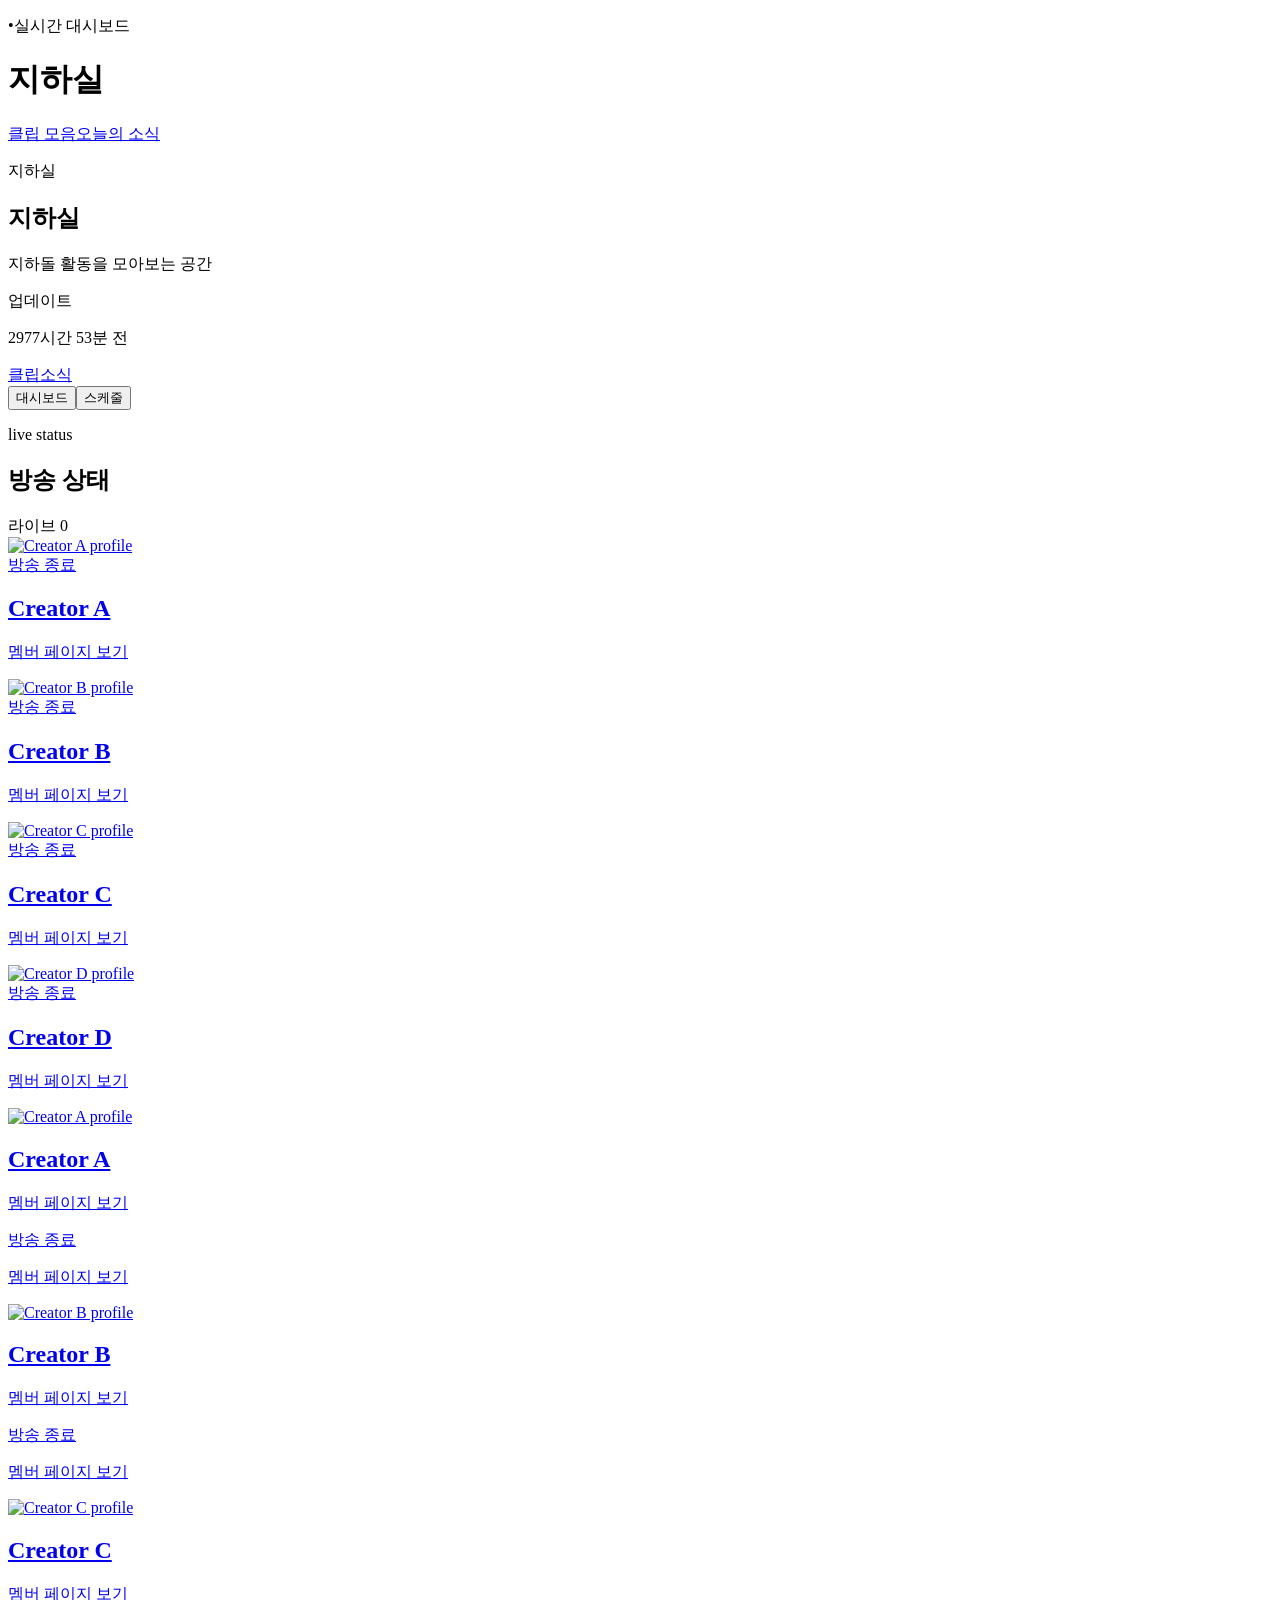
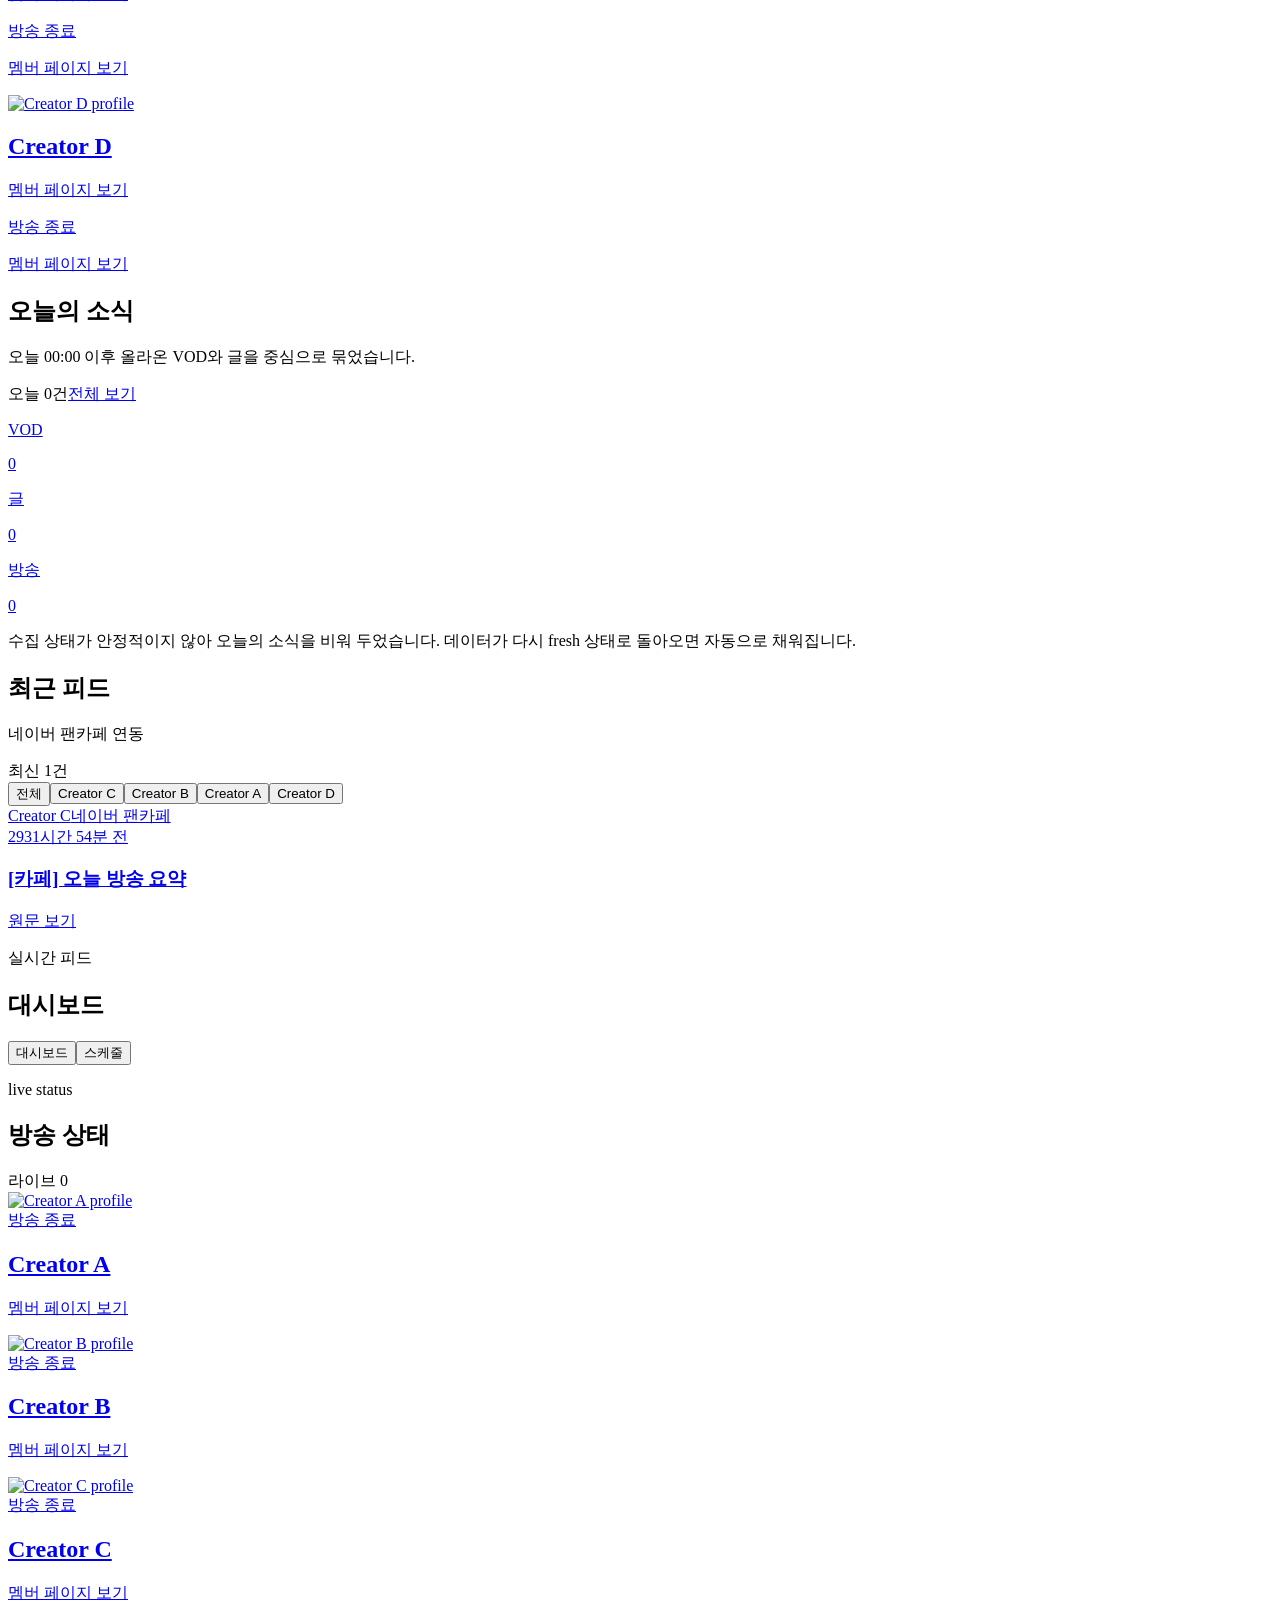
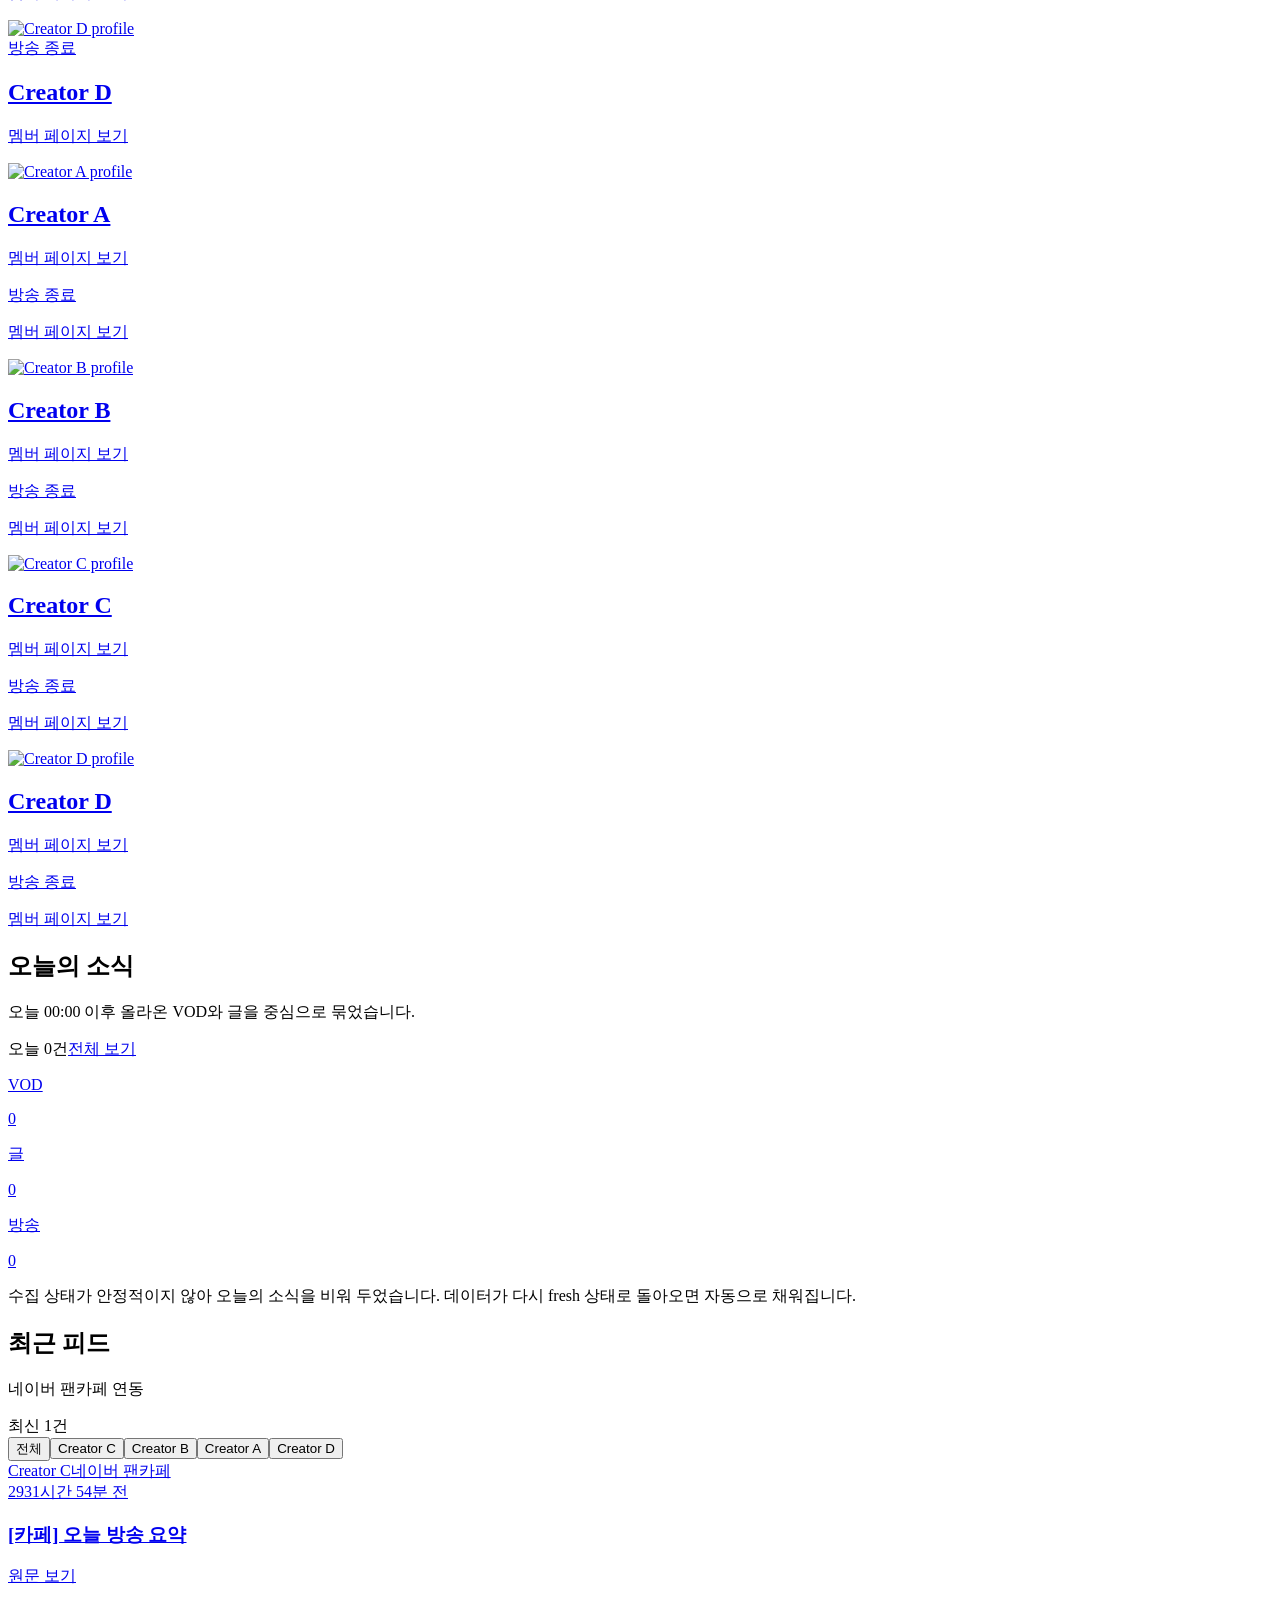
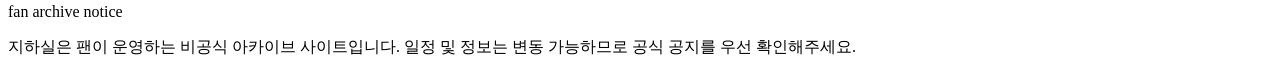
==== commit 8b041da6: "Neutralize demo creator identities" ====
--- a/index.html
+++ b/index.html
@@ -1 +1 @@
-<!DOCTYPE html><html lang="ko"><head><meta charSet="utf-8"/><meta name="viewport" content="width=device-width, initial-scale=1"/><link rel="preload" as="image" href="https://profile.img.sooplive.co.kr/LOGO/in/inorisama/inorisama.jpg" fetchPriority="high"/><link rel="stylesheet" href="/jihasil_demo/_next/static/css/8e72194b61e58136.css" data-precedence="next"/><link rel="preload" as="script" fetchPriority="low" href="/jihasil_demo/_next/static/chunks/webpack-6b45f1ba65e00423.js"/><script src="/jihasil_demo/_next/static/chunks/20fc9914-42c7f7825655b12c.js" async=""></script><script src="/jihasil_demo/_next/static/chunks/628-533f97c9cb958039.js" async=""></script><script src="/jihasil_demo/_next/static/chunks/main-app-f5538ddd75205460.js" async=""></script><script src="/jihasil_demo/_next/static/chunks/app/error-2824866a14c61a64.js" async=""></script><script src="/jihasil_demo/_next/static/chunks/132-62856e8cd2ee21de.js" async=""></script><script src="/jihasil_demo/_next/static/chunks/469-4eb7c59886f94cdf.js" async=""></script><script src="/jihasil_demo/_next/static/chunks/134-61eff3e8a76df81b.js" async=""></script><script src="/jihasil_demo/_next/static/chunks/app/page-6951f22e532d9406.js" async=""></script><title>지하실</title><meta name="description" content="지하실"/><script src="/jihasil_demo/_next/static/chunks/polyfills-42372ed130431b0a.js" noModule=""></script></head><body><!--$--><div><main class="mx-auto flex min-h-screen w-full max-w-[430px] flex-col gap-8 bg-[radial-gradient(circle_at_top,rgba(255,255,255,0.98),rgba(245,247,250,0.96)_34%,rgba(239,244,252,0.92)_100%)] px-0 py-0 md:max-w-6xl md:gap-10 md:bg-none md:px-10 md:py-12"><header data-reveal="true" data-hero-shell="true" class="hidden space-y-4 md:block"><p data-hero-item="true" class="flex items-center justify-center gap-2 text-xs font-medium text-slate-500 md:justify-start md:text-sm"><span aria-hidden="true">•</span>실시간 대시보드</p><div data-hero-item="true" class="flex flex-col items-center gap-2 md:flex-row md:items-center md:gap-3"><h1 class="text-5xl font-bold tracking-tight text-slate-950">지하실</h1></div><div data-hero-item="true" class="grid w-full grid-cols-2 gap-2 text-sm md:flex md:w-auto md:flex-wrap md:items-center md:gap-3"><a class="rounded-full border border-slate-300 bg-white px-5 py-2 text-center font-semibold text-slate-700 shadow-sm transition hover:-translate-y-0.5 hover:bg-slate-50" href="/jihasil_demo/clips/">클립 모음</a><a class="rounded-full border border-slate-300 bg-white px-5 py-2 text-center font-semibold text-slate-700 shadow-sm transition hover:-translate-y-0.5 hover:bg-slate-50" href="/jihasil_demo/recap/">오늘의 소식</a></div></header><section data-reveal="true" class="md:hidden"><div data-hero-shell="true" data-hero-item="true" class="relative overflow-hidden rounded-b-[2.25rem] border-b border-white/60 bg-[linear-gradient(180deg,rgba(249,250,252,0.98),rgba(243,246,251,0.94))] px-4 pb-5 pt-6 shadow-[0_24px_60px_rgba(148,163,184,0.16)]"><div data-floating-glow="true" aria-hidden="true" class="pointer-events-none absolute -left-10 top-0 h-32 w-32 rounded-full bg-white/80 blur-3xl"></div><div data-floating-glow="true" aria-hidden="true" class="pointer-events-none absolute -right-8 top-8 h-28 w-28 rounded-full bg-violet-200/35 blur-3xl"></div><div data-floating-glow="true" aria-hidden="true" class="pointer-events-none absolute bottom-0 left-1/3 h-20 w-40 rounded-full bg-sky-100/70 blur-3xl"></div><div class="relative space-y-5"><div data-hero-item="true" class="flex items-start justify-between gap-3"><div><p class="text-[11px] font-semibold uppercase tracking-[0.28em] text-slate-500">지하실</p><h1 class="mt-2 mobile-balance text-[2.1rem] font-semibold leading-none tracking-[-0.04em] text-slate-950">지하실</h1><p class="mt-1 text-sm text-slate-500">지하돌 활동을 모아보는 공간</p></div><div class="min-w-[6.9rem] shrink-0 rounded-[1.35rem] border border-white/70 bg-white/70 px-4 py-3 text-right shadow-[0_10px_26px_rgba(148,163,184,0.14)] backdrop-blur"><p class="text-[10px] font-semibold uppercase tracking-[0.22em] text-slate-500">업데이트</p><p class="mt-1 text-sm font-semibold text-slate-900">2977시간 53분 전</p><div class="mt-2 flex justify-end gap-1.5"><span title="뿡치" class="h-2.5 w-2.5 rounded-full bg-violet-400"></span><span title="코코미" class="h-2.5 w-2.5 rounded-full bg-amber-400"></span><span title="앵두" class="h-2.5 w-2.5 rounded-full bg-rose-400"></span><span title="이노리" class="h-2.5 w-2.5 rounded-full bg-sky-400"></span></div></div></div><div data-hero-item="true" class="-mx-1 flex gap-2 overflow-x-auto px-1 pb-1 [scrollbar-width:none] [&amp;::-webkit-scrollbar]:hidden"><a class="inline-flex shrink-0 items-center gap-2 rounded-full border border-white/70 bg-white/72 px-4 py-2 text-sm font-semibold text-slate-700 shadow-[0_10px_24px_rgba(148,163,184,0.12)] backdrop-blur transition hover:bg-white" href="/jihasil_demo/clips/"><span class="h-2 w-2 rounded-full bg-violet-400"></span>클립</a><a class="inline-flex shrink-0 items-center gap-2 rounded-full border border-white/70 bg-white/72 px-4 py-2 text-sm font-semibold text-slate-700 shadow-[0_10px_24px_rgba(148,163,184,0.12)] backdrop-blur transition hover:bg-white" href="/jihasil_demo/recap/"><span class="h-2 w-2 rounded-full bg-amber-400"></span>소식</a></div><div data-hero-item="true" class="rounded-[1.6rem] border border-white/70 bg-white/55 p-1.5 shadow-[0_18px_36px_rgba(148,163,184,0.14)] backdrop-blur"><div class="grid grid-cols-2 gap-1.5"><button type="button" aria-pressed="true" class="break-keep rounded-[1.2rem] px-4 py-3 text-sm font-semibold leading-tight transition bg-slate-950 text-white shadow-[0_12px_26px_rgba(15,23,42,0.18)]">대시보드</button><button type="button" aria-pressed="false" class="break-keep rounded-[1.2rem] px-4 py-3 text-sm font-semibold leading-tight transition text-slate-500 hover:text-slate-900">스케줄</button></div></div></div></div><div data-reveal="true" class="px-4 pb-10 pt-6"><div class="min-h-[24rem]"><div data-home-panel="feed"><div data-reveal="true" class="space-y-8 md:space-y-10"><section data-reveal="true" class="space-y-4 md:hidden"><div class="flex items-end justify-between gap-3"><div><p class="text-[11px] font-semibold uppercase tracking-[0.24em] text-slate-400">live status</p><h2 class="mt-2 text-[1.9rem] font-semibold tracking-[-0.04em] text-slate-950">방송 상태</h2></div><span class="rounded-full border border-white/70 bg-white/80 px-3 py-1 text-xs font-semibold text-slate-600 shadow-sm">라이브 0</span></div><section class="flex snap-x snap-mandatory gap-4 overflow-x-auto pb-3 pr-4 [scrollbar-width:none] [&amp;::-webkit-scrollbar]:hidden"><div class="w-[14.75rem] flex-none snap-start"><a data-reveal-card="member" class="group block w-full" href="/jihasil_demo/member/inorisama/"><article class="space-y-3 w-full overflow-hidden"><div data-member-media-shell="true" class="glass-surface relative overflow-hidden border border-sky-200/80 bg-white/75  shadow-[0_22px_44px_rgba(148,163,184,0.18)] aspect-[0.78] rounded-[28px]"><div data-touch-spotlight="true" aria-hidden="true" class="pointer-events-none absolute left-1/2 top-1/2 z-[1] h-36 w-36 -translate-x-1/2 -translate-y-1/2 rounded-full bg-white/35 opacity-0 blur-3xl will-change-transform"></div><div data-touch-streak="true" aria-hidden="true" class="pointer-events-none absolute left-1/2 top-1/2 z-[1] h-20 w-40 -translate-x-1/2 -translate-y-1/2 rounded-full bg-[radial-gradient(circle_at_center,rgba(255,255,255,0.58),rgba(255,255,255,0.18)_48%,rgba(255,255,255,0)_78%)] opacity-0 blur-xl mix-blend-screen will-change-transform"></div><img src="https://profile.img.sooplive.co.kr/LOGO/in/inorisama/inorisama.jpg" alt="마왕이노리! profile" data-parallax-media="true" loading="eager" decoding="async" fetchPriority="high" width="640" height="820" class="absolute inset-0 h-full w-full object-cover transition duration-500 will-change-transform"/><div class="absolute inset-x-0 bottom-0 bg-gradient-to-t from-slate-950/70 via-slate-950/30 to-transparent h-24"></div><div class="absolute inset-x-0 bottom-0 p-3"><span class="inline-flex shrink-0 items-center whitespace-nowrap rounded-full border border-slate-200 bg-slate-100 px-3 py-1 text-xs font-semibold text-slate-500">방송 종료</span></div></div><div class="min-w-0 px-1"><h2 class="line-clamp-2 break-keep font-semibold tracking-tight text-slate-950 text-[1.15rem] leading-[1.15]">마왕이노리!</h2><p class="mt-1 line-clamp-2 break-keep text-slate-500 text-sm leading-5">멤버 페이지 보기</p></div></article></a></div><div class="w-[10.5rem] flex-none snap-start"><a data-reveal-card="member" class="group block w-full" href="/jihasil_demo/member/bbungchi/"><article class="space-y-2.5 w-full overflow-hidden"><div data-member-media-shell="true" class="glass-surface relative overflow-hidden border border-violet-300/80 bg-white/75  shadow-[0_22px_44px_rgba(148,163,184,0.18)] aspect-[0.92] rounded-[24px]"><div data-touch-spotlight="true" aria-hidden="true" class="pointer-events-none absolute left-1/2 top-1/2 z-[1] h-36 w-36 -translate-x-1/2 -translate-y-1/2 rounded-full bg-white/35 opacity-0 blur-3xl will-change-transform"></div><div data-touch-streak="true" aria-hidden="true" class="pointer-events-none absolute left-1/2 top-1/2 z-[1] h-20 w-40 -translate-x-1/2 -translate-y-1/2 rounded-full bg-[radial-gradient(circle_at_center,rgba(255,255,255,0.58),rgba(255,255,255,0.18)_48%,rgba(255,255,255,0)_78%)] opacity-0 blur-xl mix-blend-screen will-change-transform"></div><img src="https://profile.img.sooplive.co.kr/LOGO/bb/bbungchi/bbungchi.jpg" alt="연토리뿡치 profile" data-parallax-media="true" loading="lazy" decoding="async" fetchPriority="low" width="640" height="820" class="absolute inset-0 h-full w-full object-cover transition duration-500 scale-[1.01] will-change-transform"/><div class="absolute inset-x-0 bottom-0 bg-gradient-to-t from-slate-950/70 via-slate-950/30 to-transparent h-20"></div><div class="absolute inset-x-0 bottom-0 p-2.5"><span class="inline-flex shrink-0 items-center whitespace-nowrap rounded-full border border-slate-200 bg-slate-100 px-3 py-1 text-xs font-semibold text-slate-500">방송 종료</span></div></div><div class="min-w-0 px-1"><h2 class="line-clamp-2 break-keep font-semibold tracking-tight text-slate-950 text-[1.02rem] leading-[1.2]">연토리뿡치</h2><p class="mt-1 line-clamp-2 break-keep text-slate-500 text-[13px] leading-[1.35rem]">멤버 페이지 보기</p></div></article></a></div><div class="w-[10.5rem] flex-none snap-start"><a data-reveal-card="member" class="group block w-full" href="/jihasil_demo/member/cocomizzang/"><article class="space-y-2.5 w-full overflow-hidden"><div data-member-media-shell="true" class="glass-surface relative overflow-hidden border border-amber-200/80 bg-white/75  shadow-[0_22px_44px_rgba(148,163,184,0.18)] aspect-[0.92] rounded-[24px]"><div data-touch-spotlight="true" aria-hidden="true" class="pointer-events-none absolute left-1/2 top-1/2 z-[1] h-36 w-36 -translate-x-1/2 -translate-y-1/2 rounded-full bg-white/35 opacity-0 blur-3xl will-change-transform"></div><div data-touch-streak="true" aria-hidden="true" class="pointer-events-none absolute left-1/2 top-1/2 z-[1] h-20 w-40 -translate-x-1/2 -translate-y-1/2 rounded-full bg-[radial-gradient(circle_at_center,rgba(255,255,255,0.58),rgba(255,255,255,0.18)_48%,rgba(255,255,255,0)_78%)] opacity-0 blur-xl mix-blend-screen will-change-transform"></div><img src="https://profile.img.sooplive.co.kr/LOGO/co/cocomizzang/cocomizzang.jpg" alt="코코미짱 profile" data-parallax-media="true" loading="lazy" decoding="async" fetchPriority="low" width="640" height="820" class="absolute inset-0 h-full w-full object-cover transition duration-500 scale-[1.01] will-change-transform"/><div class="absolute inset-x-0 bottom-0 bg-gradient-to-t from-slate-950/70 via-slate-950/30 to-transparent h-20"></div><div class="absolute inset-x-0 bottom-0 p-2.5"><span class="inline-flex shrink-0 items-center whitespace-nowrap rounded-full border border-slate-200 bg-slate-100 px-3 py-1 text-xs font-semibold text-slate-500">방송 종료</span></div></div><div class="min-w-0 px-1"><h2 class="line-clamp-2 break-keep font-semibold tracking-tight text-slate-950 text-[1.02rem] leading-[1.2]">코코미짱</h2><p class="mt-1 line-clamp-2 break-keep text-slate-500 text-[13px] leading-[1.35rem]">멤버 페이지 보기</p></div></article></a></div><div class="w-[10.5rem] flex-none snap-start"><a data-reveal-card="member" class="group block w-full" href="/jihasil_demo/member/aengduwoo/"><article class="space-y-2.5 w-full overflow-hidden"><div data-member-media-shell="true" class="glass-surface relative overflow-hidden border border-rose-200/80 bg-white/75  shadow-[0_22px_44px_rgba(148,163,184,0.18)] aspect-[0.92] rounded-[24px]"><div data-touch-spotlight="true" aria-hidden="true" class="pointer-events-none absolute left-1/2 top-1/2 z-[1] h-36 w-36 -translate-x-1/2 -translate-y-1/2 rounded-full bg-white/35 opacity-0 blur-3xl will-change-transform"></div><div data-touch-streak="true" aria-hidden="true" class="pointer-events-none absolute left-1/2 top-1/2 z-[1] h-20 w-40 -translate-x-1/2 -translate-y-1/2 rounded-full bg-[radial-gradient(circle_at_center,rgba(255,255,255,0.58),rgba(255,255,255,0.18)_48%,rgba(255,255,255,0)_78%)] opacity-0 blur-xl mix-blend-screen will-change-transform"></div><img src="https://profile.img.sooplive.co.kr/LOGO/ae/aengduwoo/aengduwoo.jpg" alt="우앵두! profile" data-parallax-media="true" loading="lazy" decoding="async" fetchPriority="low" width="640" height="820" class="absolute inset-0 h-full w-full object-cover transition duration-500 scale-[1.01] will-change-transform"/><div class="absolute inset-x-0 bottom-0 bg-gradient-to-t from-slate-950/70 via-slate-950/30 to-transparent h-20"></div><div class="absolute inset-x-0 bottom-0 p-2.5"><span class="inline-flex shrink-0 items-center whitespace-nowrap rounded-full border border-slate-200 bg-slate-100 px-3 py-1 text-xs font-semibold text-slate-500">방송 종료</span></div></div><div class="min-w-0 px-1"><h2 class="line-clamp-2 break-keep font-semibold tracking-tight text-slate-950 text-[1.02rem] leading-[1.2]">우앵두!</h2><p class="mt-1 line-clamp-2 break-keep text-slate-500 text-[13px] leading-[1.35rem]">멤버 페이지 보기</p></div></article></a></div></section></section><section data-reveal="true" class="hidden gap-6 md:grid md:grid-cols-2"><a data-reveal-card="member" class="glass-surface group relative overflow-hidden rounded-3xl border p-6 shadow-sm backdrop-blur-xl transition border-sky-200/80 bg-white/75" href="/jihasil_demo/member/inorisama/"><article class="relative flex flex-col gap-5"><div class="flex items-start gap-4"><img src="https://profile.img.sooplive.co.kr/LOGO/in/inorisama/inorisama.jpg" alt="마왕이노리! profile" data-parallax-media="true" loading="lazy" decoding="async" width="56" height="56" class="h-14 w-14 rounded-full border border-white/80 object-cover shadow-sm"/><div class="min-w-0 space-y-1"><h2 class="truncate text-2xl font-semibold tracking-tight text-slate-900">마왕이노리!</h2><p class="line-clamp-1 text-sm text-slate-500">멤버 페이지 보기</p></div></div><div><span class="inline-flex shrink-0 items-center whitespace-nowrap rounded-full border border-slate-200 bg-slate-100 px-3 py-1 text-xs font-semibold text-slate-500">방송 종료</span></div><div class="border-t border-slate-200/70 pt-4"><p class="inline-flex items-center text-sm font-medium transition text-indigo-500 group-hover:text-indigo-700">멤버 페이지 보기</p></div></article></a><a data-reveal-card="member" class="glass-surface group relative overflow-hidden rounded-3xl border p-6 shadow-sm backdrop-blur-xl transition border-violet-300/80 bg-white/75" href="/jihasil_demo/member/bbungchi/"><article class="relative flex flex-col gap-5"><div class="flex items-start gap-4"><img src="https://profile.img.sooplive.co.kr/LOGO/bb/bbungchi/bbungchi.jpg" alt="연토리뿡치 profile" data-parallax-media="true" loading="lazy" decoding="async" width="56" height="56" class="h-14 w-14 rounded-full border border-white/80 object-cover shadow-sm"/><div class="min-w-0 space-y-1"><h2 class="truncate text-2xl font-semibold tracking-tight text-slate-900">연토리뿡치</h2><p class="line-clamp-1 text-sm text-slate-500">멤버 페이지 보기</p></div></div><div><span class="inline-flex shrink-0 items-center whitespace-nowrap rounded-full border border-slate-200 bg-slate-100 px-3 py-1 text-xs font-semibold text-slate-500">방송 종료</span></div><div class="border-t border-slate-200/70 pt-4"><p class="inline-flex items-center text-sm font-medium transition text-violet-700 group-hover:text-violet-900">멤버 페이지 보기</p></div></article></a><a data-reveal-card="member" class="glass-surface group relative overflow-hidden rounded-3xl border p-6 shadow-sm backdrop-blur-xl transition border-amber-200/80 bg-white/75" href="/jihasil_demo/member/cocomizzang/"><article class="relative flex flex-col gap-5"><div class="flex items-start gap-4"><img src="https://profile.img.sooplive.co.kr/LOGO/co/cocomizzang/cocomizzang.jpg" alt="코코미짱 profile" data-parallax-media="true" loading="lazy" decoding="async" width="56" height="56" class="h-14 w-14 rounded-full border border-white/80 object-cover shadow-sm"/><div class="min-w-0 space-y-1"><h2 class="truncate text-2xl font-semibold tracking-tight text-slate-900">코코미짱</h2><p class="line-clamp-1 text-sm text-slate-500">멤버 페이지 보기</p></div></div><div><span class="inline-flex shrink-0 items-center whitespace-nowrap rounded-full border border-slate-200 bg-slate-100 px-3 py-1 text-xs font-semibold text-slate-500">방송 종료</span></div><div class="border-t border-slate-200/70 pt-4"><p class="inline-flex items-center text-sm font-medium transition text-amber-700 group-hover:text-amber-900">멤버 페이지 보기</p></div></article></a><a data-reveal-card="member" class="glass-surface group relative overflow-hidden rounded-3xl border p-6 shadow-sm backdrop-blur-xl transition border-rose-200/80 bg-white/75" href="/jihasil_demo/member/aengduwoo/"><article class="relative flex flex-col gap-5"><div class="flex items-start gap-4"><img src="https://profile.img.sooplive.co.kr/LOGO/ae/aengduwoo/aengduwoo.jpg" alt="우앵두! profile" data-parallax-media="true" loading="lazy" decoding="async" width="56" height="56" class="h-14 w-14 rounded-full border border-white/80 object-cover shadow-sm"/><div class="min-w-0 space-y-1"><h2 class="truncate text-2xl font-semibold tracking-tight text-slate-900">우앵두!</h2><p class="line-clamp-1 text-sm text-slate-500">멤버 페이지 보기</p></div></div><div><span class="inline-flex shrink-0 items-center whitespace-nowrap rounded-full border border-slate-200 bg-slate-100 px-3 py-1 text-xs font-semibold text-slate-500">방송 종료</span></div><div class="border-t border-slate-200/70 pt-4"><p class="inline-flex items-center text-sm font-medium transition text-rose-600 group-hover:text-rose-800">멤버 페이지 보기</p></div></article></a></section><section data-reveal="true" class="mobile-defer space-y-4 md:space-y-5"><div class="flex flex-wrap items-end justify-between gap-3"><div><h2 class="text-4xl font-semibold tracking-tight text-ink">오늘의 소식</h2><p class="mt-1 text-xs text-slate-500 md:text-sm">오늘 00:00 이후 올라온 VOD와 글을 중심으로 묶었습니다.</p><div class="mt-3 flex items-center gap-2 md:hidden"><span class="h-2.5 w-2.5 rounded-full bg-amber-400"></span><span class="h-2.5 w-2.5 rounded-full bg-violet-400"></span><span class="h-2.5 w-2.5 rounded-full bg-sky-400"></span><span class="h-2.5 w-2.5 rounded-full bg-rose-400"></span></div></div><div class="flex items-center gap-2"><span class="rounded-full border border-slate-200/80 bg-white/70 px-3 py-1 text-[11px] text-slate-500 shadow-sm md:text-xs">오늘 <!-- -->0<!-- -->건</span><a class="rounded-full border border-slate-300 bg-white px-4 py-2 text-sm font-semibold text-slate-700 shadow-sm transition hover:-translate-y-0.5 hover:bg-slate-50" href="/jihasil_demo/recap/">전체 보기</a></div></div><div class="grid gap-3 grid-cols-3"><a href="/jihasil_demo/recap/#recap-vods"><div class="rounded-2xl border border-white/70 bg-white/80 px-4 py-3 shadow-sm"><p class="text-[11px] uppercase tracking-[0.18em] text-slate-500">VOD</p><p class="mt-1 text-xl font-semibold tracking-tight text-slate-900">0</p></div></a><a href="/jihasil_demo/recap/#recap-posts"><div class="rounded-2xl border border-white/70 bg-white/80 px-4 py-3 shadow-sm"><p class="text-[11px] uppercase tracking-[0.18em] text-slate-500">글</p><p class="mt-1 text-xl font-semibold tracking-tight text-slate-900">0</p></div></a><a href="/jihasil_demo/recap/#recap-broadcasts"><div class="rounded-2xl border border-white/70 bg-white/80 px-4 py-3 shadow-sm"><p class="text-[11px] uppercase tracking-[0.18em] text-slate-500">방송</p><p class="mt-1 text-xl font-semibold tracking-tight text-slate-900">0</p></div></a></div><div class="rounded-3xl border border-amber-300 bg-amber-50 px-6 py-8 text-sm leading-6 text-amber-800 mobile-pretty">수집 상태가 안정적이지 않아 오늘의 소식을 비워 두었습니다. 데이터가 다시 fresh 상태로 돌아오면 자동으로 채워집니다.</div></section><section data-reveal="true" class="mobile-defer space-y-4 md:space-y-5"><div class="flex flex-wrap items-end justify-between gap-3"><div><h2 class="text-4xl font-semibold tracking-tight text-ink md:text-4xl">최근 피드</h2><p class="mt-1 text-xs text-slate-500 md:text-sm">네이버 팬카페 연동</p><div class="mt-3 flex items-center gap-2 md:hidden"><span class="h-2.5 w-2.5 rounded-full bg-violet-400"></span><span class="h-2.5 w-2.5 rounded-full bg-amber-400"></span><span class="h-2.5 w-2.5 rounded-full bg-rose-400"></span><span class="h-2.5 w-2.5 rounded-full bg-sky-400"></span></div></div><span class="rounded-full border border-slate-200/80 bg-white/70 px-3 py-1 text-[11px] text-slate-500 shadow-sm md:text-xs">최신 <!-- -->1<!-- -->건</span></div><div class="grid grid-cols-2 gap-2 md:flex md:flex-wrap md:gap-3"><button type="button" data-filter-chip="true" data-selected="true" class="col-span-2 rounded-xl border px-3 py-2 text-xs font-semibold leading-tight transition break-keep md:col-auto md:rounded-full md:px-5 md:py-2 md:text-sm md:transform-gpu md:transition-[transform,box-shadow,background-color,color,border-color] md:duration-200 md:hover:-translate-y-[3px] md:hover:shadow-[0_14px_24px_rgba(15,23,42,0.08)] active:scale-[0.985] border-slate-800 bg-slate-900 text-white shadow-md">전체</button><button type="button" data-filter-chip="true" data-selected="false" class="rounded-xl border px-3 py-2 text-xs font-semibold leading-tight shadow-sm transition break-keep md:rounded-full md:px-5 md:py-2 md:text-sm md:transform-gpu md:transition-[transform,box-shadow,background-color,color,border-color] md:duration-200 md:hover:-translate-y-[3px] md:hover:shadow-[0_14px_24px_rgba(15,23,42,0.08)] active:scale-[0.985] border-amber-200 bg-white/80 text-amber-700 hover:bg-amber-50">코코미</button><button type="button" data-filter-chip="true" data-selected="false" class="rounded-xl border px-3 py-2 text-xs font-semibold leading-tight shadow-sm transition break-keep md:rounded-full md:px-5 md:py-2 md:text-sm md:transform-gpu md:transition-[transform,box-shadow,background-color,color,border-color] md:duration-200 md:hover:-translate-y-[3px] md:hover:shadow-[0_14px_24px_rgba(15,23,42,0.08)] active:scale-[0.985] border-violet-200 bg-white/80 text-violet-700 hover:bg-violet-50">연토리 뿡치</button><button type="button" data-filter-chip="true" data-selected="false" class="rounded-xl border px-3 py-2 text-xs font-semibold leading-tight shadow-sm transition break-keep md:rounded-full md:px-5 md:py-2 md:text-sm md:transform-gpu md:transition-[transform,box-shadow,background-color,color,border-color] md:duration-200 md:hover:-translate-y-[3px] md:hover:shadow-[0_14px_24px_rgba(15,23,42,0.08)] active:scale-[0.985] border-sky-200 bg-white/80 text-sky-700 hover:bg-sky-50">이노리</button><button type="button" data-filter-chip="true" data-selected="false" class="rounded-xl border px-3 py-2 text-xs font-semibold leading-tight shadow-sm transition break-keep md:rounded-full md:px-5 md:py-2 md:text-sm md:transform-gpu md:transition-[transform,box-shadow,background-color,color,border-color] md:duration-200 md:hover:-translate-y-[3px] md:hover:shadow-[0_14px_24px_rgba(15,23,42,0.08)] active:scale-[0.985] border-rose-200 bg-white/80 text-rose-700 hover:bg-rose-50">우앵두</button></div><div class="grid gap-4 md:grid-cols-2 md:gap-5 xl:grid-cols-3"><a data-reveal-card="post" href="https://cafe.naver.com" target="_blank" rel="noopener noreferrer" class="glass-surface group flex min-h-[158px] flex-col rounded-2xl border px-4 py-3.5 shadow-sm backdrop-blur-xl transition md:h-52 md:rounded-3xl md:py-4 border-amber-200/80 bg-gradient-to-br from-white/80 to-amber-50/80"><div class="flex items-start justify-between gap-2"><div class="flex items-center gap-2"><span class="inline-flex rounded-full border px-2 py-0.5 text-[11px] font-semibold border-amber-300 bg-amber-100/90 text-amber-900">코코미</span><span class="hidden md:inline-flex"><span class="inline-flex rounded-full border px-2 py-0.5 text-[11px] font-semibold border-emerald-200 bg-emerald-50 text-emerald-700">네이버 팬카페</span></span></div><span class="shrink-0 text-[10px] text-slate-500 md:text-[11px]" title="26. 3. 3. 19:10">2931시간 54분 전</span></div><h3 class="mt-3 line-clamp-2 break-keep text-[15px] font-semibold leading-6 tracking-tight text-slate-900 mobile-pretty md:line-clamp-3 md:text-xl md:leading-8">[카페] 오늘 방송 요약</h3><div class="mt-auto border-t border-slate-200/70 pt-3"><p class="text-xs font-medium transition md:text-sm text-amber-700 group-hover:text-amber-900">원문 보기</p></div></a></div></section></div></div></div></div></section><section data-reveal="true" data-hero-shell="true" class="hidden space-y-2.5 md:block md:space-y-3"><div data-hero-item="true" class="flex flex-wrap items-center justify-between gap-3"><div><p class="text-xs font-semibold uppercase tracking-[0.2em] text-slate-500">실시간 피드</p><h2 class="mt-1.5 text-4xl font-semibold tracking-tight text-slate-950">대시보드</h2></div><div class="inline-flex rounded-full border border-slate-200 bg-white/80 p-1 shadow-sm backdrop-blur"><button type="button" aria-pressed="true" class="rounded-full px-4 py-2 text-sm font-semibold transition md:px-5 bg-slate-900 text-white shadow-[0_10px_20px_rgba(15,23,42,0.18)]">대시보드</button><button type="button" aria-pressed="false" class="rounded-full px-4 py-2 text-sm font-semibold transition md:px-5 text-slate-500 hover:text-slate-900">스케줄</button></div></div><div class="-mx-3 overflow-hidden px-3 py-0.5 md:py-1"><div class="flex w-[200%] transition-transform duration-[360ms] ease-[cubic-bezier(0.22,1,0.36,1)] translate-x-0"><div data-home-panel="feed" class="w-1/2 shrink-0 overflow-hidden pr-6 md:pr-8 [contain:paint]"><div data-reveal="true" class="space-y-8 md:space-y-10"><section data-reveal="true" class="space-y-4 md:hidden"><div class="flex items-end justify-between gap-3"><div><p class="text-[11px] font-semibold uppercase tracking-[0.24em] text-slate-400">live status</p><h2 class="mt-2 text-[1.9rem] font-semibold tracking-[-0.04em] text-slate-950">방송 상태</h2></div><span class="rounded-full border border-white/70 bg-white/80 px-3 py-1 text-xs font-semibold text-slate-600 shadow-sm">라이브 0</span></div><section class="flex snap-x snap-mandatory gap-4 overflow-x-auto pb-3 pr-4 [scrollbar-width:none] [&amp;::-webkit-scrollbar]:hidden"><div class="w-[14.75rem] flex-none snap-start"><a data-reveal-card="member" class="group block w-full" href="/jihasil_demo/member/inorisama/"><article class="space-y-3 w-full overflow-hidden"><div data-member-media-shell="true" class="glass-surface relative overflow-hidden border border-sky-200/80 bg-white/75  shadow-[0_22px_44px_rgba(148,163,184,0.18)] aspect-[0.78] rounded-[28px]"><div data-touch-spotlight="true" aria-hidden="true" class="pointer-events-none absolute left-1/2 top-1/2 z-[1] h-36 w-36 -translate-x-1/2 -translate-y-1/2 rounded-full bg-white/35 opacity-0 blur-3xl will-change-transform"></div><div data-touch-streak="true" aria-hidden="true" class="pointer-events-none absolute left-1/2 top-1/2 z-[1] h-20 w-40 -translate-x-1/2 -translate-y-1/2 rounded-full bg-[radial-gradient(circle_at_center,rgba(255,255,255,0.58),rgba(255,255,255,0.18)_48%,rgba(255,255,255,0)_78%)] opacity-0 blur-xl mix-blend-screen will-change-transform"></div><img src="https://profile.img.sooplive.co.kr/LOGO/in/inorisama/inorisama.jpg" alt="마왕이노리! profile" data-parallax-media="true" loading="eager" decoding="async" fetchPriority="high" width="640" height="820" class="absolute inset-0 h-full w-full object-cover transition duration-500 will-change-transform"/><div class="absolute inset-x-0 bottom-0 bg-gradient-to-t from-slate-950/70 via-slate-950/30 to-transparent h-24"></div><div class="absolute inset-x-0 bottom-0 p-3"><span class="inline-flex shrink-0 items-center whitespace-nowrap rounded-full border border-slate-200 bg-slate-100 px-3 py-1 text-xs font-semibold text-slate-500">방송 종료</span></div></div><div class="min-w-0 px-1"><h2 class="line-clamp-2 break-keep font-semibold tracking-tight text-slate-950 text-[1.15rem] leading-[1.15]">마왕이노리!</h2><p class="mt-1 line-clamp-2 break-keep text-slate-500 text-sm leading-5">멤버 페이지 보기</p></div></article></a></div><div class="w-[10.5rem] flex-none snap-start"><a data-reveal-card="member" class="group block w-full" href="/jihasil_demo/member/bbungchi/"><article class="space-y-2.5 w-full overflow-hidden"><div data-member-media-shell="true" class="glass-surface relative overflow-hidden border border-violet-300/80 bg-white/75  shadow-[0_22px_44px_rgba(148,163,184,0.18)] aspect-[0.92] rounded-[24px]"><div data-touch-spotlight="true" aria-hidden="true" class="pointer-events-none absolute left-1/2 top-1/2 z-[1] h-36 w-36 -translate-x-1/2 -translate-y-1/2 rounded-full bg-white/35 opacity-0 blur-3xl will-change-transform"></div><div data-touch-streak="true" aria-hidden="true" class="pointer-events-none absolute left-1/2 top-1/2 z-[1] h-20 w-40 -translate-x-1/2 -translate-y-1/2 rounded-full bg-[radial-gradient(circle_at_center,rgba(255,255,255,0.58),rgba(255,255,255,0.18)_48%,rgba(255,255,255,0)_78%)] opacity-0 blur-xl mix-blend-screen will-change-transform"></div><img src="https://profile.img.sooplive.co.kr/LOGO/bb/bbungchi/bbungchi.jpg" alt="연토리뿡치 profile" data-parallax-media="true" loading="lazy" decoding="async" fetchPriority="low" width="640" height="820" class="absolute inset-0 h-full w-full object-cover transition duration-500 scale-[1.01] will-change-transform"/><div class="absolute inset-x-0 bottom-0 bg-gradient-to-t from-slate-950/70 via-slate-950/30 to-transparent h-20"></div><div class="absolute inset-x-0 bottom-0 p-2.5"><span class="inline-flex shrink-0 items-center whitespace-nowrap rounded-full border border-slate-200 bg-slate-100 px-3 py-1 text-xs font-semibold text-slate-500">방송 종료</span></div></div><div class="min-w-0 px-1"><h2 class="line-clamp-2 break-keep font-semibold tracking-tight text-slate-950 text-[1.02rem] leading-[1.2]">연토리뿡치</h2><p class="mt-1 line-clamp-2 break-keep text-slate-500 text-[13px] leading-[1.35rem]">멤버 페이지 보기</p></div></article></a></div><div class="w-[10.5rem] flex-none snap-start"><a data-reveal-card="member" class="group block w-full" href="/jihasil_demo/member/cocomizzang/"><article class="space-y-2.5 w-full overflow-hidden"><div data-member-media-shell="true" class="glass-surface relative overflow-hidden border border-amber-200/80 bg-white/75  shadow-[0_22px_44px_rgba(148,163,184,0.18)] aspect-[0.92] rounded-[24px]"><div data-touch-spotlight="true" aria-hidden="true" class="pointer-events-none absolute left-1/2 top-1/2 z-[1] h-36 w-36 -translate-x-1/2 -translate-y-1/2 rounded-full bg-white/35 opacity-0 blur-3xl will-change-transform"></div><div data-touch-streak="true" aria-hidden="true" class="pointer-events-none absolute left-1/2 top-1/2 z-[1] h-20 w-40 -translate-x-1/2 -translate-y-1/2 rounded-full bg-[radial-gradient(circle_at_center,rgba(255,255,255,0.58),rgba(255,255,255,0.18)_48%,rgba(255,255,255,0)_78%)] opacity-0 blur-xl mix-blend-screen will-change-transform"></div><img src="https://profile.img.sooplive.co.kr/LOGO/co/cocomizzang/cocomizzang.jpg" alt="코코미짱 profile" data-parallax-media="true" loading="lazy" decoding="async" fetchPriority="low" width="640" height="820" class="absolute inset-0 h-full w-full object-cover transition duration-500 scale-[1.01] will-change-transform"/><div class="absolute inset-x-0 bottom-0 bg-gradient-to-t from-slate-950/70 via-slate-950/30 to-transparent h-20"></div><div class="absolute inset-x-0 bottom-0 p-2.5"><span class="inline-flex shrink-0 items-center whitespace-nowrap rounded-full border border-slate-200 bg-slate-100 px-3 py-1 text-xs font-semibold text-slate-500">방송 종료</span></div></div><div class="min-w-0 px-1"><h2 class="line-clamp-2 break-keep font-semibold tracking-tight text-slate-950 text-[1.02rem] leading-[1.2]">코코미짱</h2><p class="mt-1 line-clamp-2 break-keep text-slate-500 text-[13px] leading-[1.35rem]">멤버 페이지 보기</p></div></article></a></div><div class="w-[10.5rem] flex-none snap-start"><a data-reveal-card="member" class="group block w-full" href="/jihasil_demo/member/aengduwoo/"><article class="space-y-2.5 w-full overflow-hidden"><div data-member-media-shell="true" class="glass-surface relative overflow-hidden border border-rose-200/80 bg-white/75  shadow-[0_22px_44px_rgba(148,163,184,0.18)] aspect-[0.92] rounded-[24px]"><div data-touch-spotlight="true" aria-hidden="true" class="pointer-events-none absolute left-1/2 top-1/2 z-[1] h-36 w-36 -translate-x-1/2 -translate-y-1/2 rounded-full bg-white/35 opacity-0 blur-3xl will-change-transform"></div><div data-touch-streak="true" aria-hidden="true" class="pointer-events-none absolute left-1/2 top-1/2 z-[1] h-20 w-40 -translate-x-1/2 -translate-y-1/2 rounded-full bg-[radial-gradient(circle_at_center,rgba(255,255,255,0.58),rgba(255,255,255,0.18)_48%,rgba(255,255,255,0)_78%)] opacity-0 blur-xl mix-blend-screen will-change-transform"></div><img src="https://profile.img.sooplive.co.kr/LOGO/ae/aengduwoo/aengduwoo.jpg" alt="우앵두! profile" data-parallax-media="true" loading="lazy" decoding="async" fetchPriority="low" width="640" height="820" class="absolute inset-0 h-full w-full object-cover transition duration-500 scale-[1.01] will-change-transform"/><div class="absolute inset-x-0 bottom-0 bg-gradient-to-t from-slate-950/70 via-slate-950/30 to-transparent h-20"></div><div class="absolute inset-x-0 bottom-0 p-2.5"><span class="inline-flex shrink-0 items-center whitespace-nowrap rounded-full border border-slate-200 bg-slate-100 px-3 py-1 text-xs font-semibold text-slate-500">방송 종료</span></div></div><div class="min-w-0 px-1"><h2 class="line-clamp-2 break-keep font-semibold tracking-tight text-slate-950 text-[1.02rem] leading-[1.2]">우앵두!</h2><p class="mt-1 line-clamp-2 break-keep text-slate-500 text-[13px] leading-[1.35rem]">멤버 페이지 보기</p></div></article></a></div></section></section><section data-reveal="true" class="hidden gap-6 md:grid md:grid-cols-2"><a data-reveal-card="member" class="glass-surface group relative overflow-hidden rounded-3xl border p-6 shadow-sm backdrop-blur-xl transition border-sky-200/80 bg-white/75" href="/jihasil_demo/member/inorisama/"><article class="relative flex flex-col gap-5"><div class="flex items-start gap-4"><img src="https://profile.img.sooplive.co.kr/LOGO/in/inorisama/inorisama.jpg" alt="마왕이노리! profile" data-parallax-media="true" loading="lazy" decoding="async" width="56" height="56" class="h-14 w-14 rounded-full border border-white/80 object-cover shadow-sm"/><div class="min-w-0 space-y-1"><h2 class="truncate text-2xl font-semibold tracking-tight text-slate-900">마왕이노리!</h2><p class="line-clamp-1 text-sm text-slate-500">멤버 페이지 보기</p></div></div><div><span class="inline-flex shrink-0 items-center whitespace-nowrap rounded-full border border-slate-200 bg-slate-100 px-3 py-1 text-xs font-semibold text-slate-500">방송 종료</span></div><div class="border-t border-slate-200/70 pt-4"><p class="inline-flex items-center text-sm font-medium transition text-indigo-500 group-hover:text-indigo-700">멤버 페이지 보기</p></div></article></a><a data-reveal-card="member" class="glass-surface group relative overflow-hidden rounded-3xl border p-6 shadow-sm backdrop-blur-xl transition border-violet-300/80 bg-white/75" href="/jihasil_demo/member/bbungchi/"><article class="relative flex flex-col gap-5"><div class="flex items-start gap-4"><img src="https://profile.img.sooplive.co.kr/LOGO/bb/bbungchi/bbungchi.jpg" alt="연토리뿡치 profile" data-parallax-media="true" loading="lazy" decoding="async" width="56" height="56" class="h-14 w-14 rounded-full border border-white/80 object-cover shadow-sm"/><div class="min-w-0 space-y-1"><h2 class="truncate text-2xl font-semibold tracking-tight text-slate-900">연토리뿡치</h2><p class="line-clamp-1 text-sm text-slate-500">멤버 페이지 보기</p></div></div><div><span class="inline-flex shrink-0 items-center whitespace-nowrap rounded-full border border-slate-200 bg-slate-100 px-3 py-1 text-xs font-semibold text-slate-500">방송 종료</span></div><div class="border-t border-slate-200/70 pt-4"><p class="inline-flex items-center text-sm font-medium transition text-violet-700 group-hover:text-violet-900">멤버 페이지 보기</p></div></article></a><a data-reveal-card="member" class="glass-surface group relative overflow-hidden rounded-3xl border p-6 shadow-sm backdrop-blur-xl transition border-amber-200/80 bg-white/75" href="/jihasil_demo/member/cocomizzang/"><article class="relative flex flex-col gap-5"><div class="flex items-start gap-4"><img src="https://profile.img.sooplive.co.kr/LOGO/co/cocomizzang/cocomizzang.jpg" alt="코코미짱 profile" data-parallax-media="true" loading="lazy" decoding="async" width="56" height="56" class="h-14 w-14 rounded-full border border-white/80 object-cover shadow-sm"/><div class="min-w-0 space-y-1"><h2 class="truncate text-2xl font-semibold tracking-tight text-slate-900">코코미짱</h2><p class="line-clamp-1 text-sm text-slate-500">멤버 페이지 보기</p></div></div><div><span class="inline-flex shrink-0 items-center whitespace-nowrap rounded-full border border-slate-200 bg-slate-100 px-3 py-1 text-xs font-semibold text-slate-500">방송 종료</span></div><div class="border-t border-slate-200/70 pt-4"><p class="inline-flex items-center text-sm font-medium transition text-amber-700 group-hover:text-amber-900">멤버 페이지 보기</p></div></article></a><a data-reveal-card="member" class="glass-surface group relative overflow-hidden rounded-3xl border p-6 shadow-sm backdrop-blur-xl transition border-rose-200/80 bg-white/75" href="/jihasil_demo/member/aengduwoo/"><article class="relative flex flex-col gap-5"><div class="flex items-start gap-4"><img src="https://profile.img.sooplive.co.kr/LOGO/ae/aengduwoo/aengduwoo.jpg" alt="우앵두! profile" data-parallax-media="true" loading="lazy" decoding="async" width="56" height="56" class="h-14 w-14 rounded-full border border-white/80 object-cover shadow-sm"/><div class="min-w-0 space-y-1"><h2 class="truncate text-2xl font-semibold tracking-tight text-slate-900">우앵두!</h2><p class="line-clamp-1 text-sm text-slate-500">멤버 페이지 보기</p></div></div><div><span class="inline-flex shrink-0 items-center whitespace-nowrap rounded-full border border-slate-200 bg-slate-100 px-3 py-1 text-xs font-semibold text-slate-500">방송 종료</span></div><div class="border-t border-slate-200/70 pt-4"><p class="inline-flex items-center text-sm font-medium transition text-rose-600 group-hover:text-rose-800">멤버 페이지 보기</p></div></article></a></section><section data-reveal="true" class="mobile-defer space-y-4 md:space-y-5"><div class="flex flex-wrap items-end justify-between gap-3"><div><h2 class="text-4xl font-semibold tracking-tight text-ink">오늘의 소식</h2><p class="mt-1 text-xs text-slate-500 md:text-sm">오늘 00:00 이후 올라온 VOD와 글을 중심으로 묶었습니다.</p><div class="mt-3 flex items-center gap-2 md:hidden"><span class="h-2.5 w-2.5 rounded-full bg-amber-400"></span><span class="h-2.5 w-2.5 rounded-full bg-violet-400"></span><span class="h-2.5 w-2.5 rounded-full bg-sky-400"></span><span class="h-2.5 w-2.5 rounded-full bg-rose-400"></span></div></div><div class="flex items-center gap-2"><span class="rounded-full border border-slate-200/80 bg-white/70 px-3 py-1 text-[11px] text-slate-500 shadow-sm md:text-xs">오늘 <!-- -->0<!-- -->건</span><a class="rounded-full border border-slate-300 bg-white px-4 py-2 text-sm font-semibold text-slate-700 shadow-sm transition hover:-translate-y-0.5 hover:bg-slate-50" href="/jihasil_demo/recap/">전체 보기</a></div></div><div class="grid gap-3 grid-cols-3"><a href="/jihasil_demo/recap/#recap-vods"><div class="rounded-2xl border border-white/70 bg-white/80 px-4 py-3 shadow-sm"><p class="text-[11px] uppercase tracking-[0.18em] text-slate-500">VOD</p><p class="mt-1 text-xl font-semibold tracking-tight text-slate-900">0</p></div></a><a href="/jihasil_demo/recap/#recap-posts"><div class="rounded-2xl border border-white/70 bg-white/80 px-4 py-3 shadow-sm"><p class="text-[11px] uppercase tracking-[0.18em] text-slate-500">글</p><p class="mt-1 text-xl font-semibold tracking-tight text-slate-900">0</p></div></a><a href="/jihasil_demo/recap/#recap-broadcasts"><div class="rounded-2xl border border-white/70 bg-white/80 px-4 py-3 shadow-sm"><p class="text-[11px] uppercase tracking-[0.18em] text-slate-500">방송</p><p class="mt-1 text-xl font-semibold tracking-tight text-slate-900">0</p></div></a></div><div class="rounded-3xl border border-amber-300 bg-amber-50 px-6 py-8 text-sm leading-6 text-amber-800 mobile-pretty">수집 상태가 안정적이지 않아 오늘의 소식을 비워 두었습니다. 데이터가 다시 fresh 상태로 돌아오면 자동으로 채워집니다.</div></section><section data-reveal="true" class="mobile-defer space-y-4 md:space-y-5"><div class="flex flex-wrap items-end justify-between gap-3"><div><h2 class="text-4xl font-semibold tracking-tight text-ink md:text-4xl">최근 피드</h2><p class="mt-1 text-xs text-slate-500 md:text-sm">네이버 팬카페 연동</p><div class="mt-3 flex items-center gap-2 md:hidden"><span class="h-2.5 w-2.5 rounded-full bg-violet-400"></span><span class="h-2.5 w-2.5 rounded-full bg-amber-400"></span><span class="h-2.5 w-2.5 rounded-full bg-rose-400"></span><span class="h-2.5 w-2.5 rounded-full bg-sky-400"></span></div></div><span class="rounded-full border border-slate-200/80 bg-white/70 px-3 py-1 text-[11px] text-slate-500 shadow-sm md:text-xs">최신 <!-- -->1<!-- -->건</span></div><div class="grid grid-cols-2 gap-2 md:flex md:flex-wrap md:gap-3"><button type="button" data-filter-chip="true" data-selected="true" class="col-span-2 rounded-xl border px-3 py-2 text-xs font-semibold leading-tight transition break-keep md:col-auto md:rounded-full md:px-5 md:py-2 md:text-sm md:transform-gpu md:transition-[transform,box-shadow,background-color,color,border-color] md:duration-200 md:hover:-translate-y-[3px] md:hover:shadow-[0_14px_24px_rgba(15,23,42,0.08)] active:scale-[0.985] border-slate-800 bg-slate-900 text-white shadow-md">전체</button><button type="button" data-filter-chip="true" data-selected="false" class="rounded-xl border px-3 py-2 text-xs font-semibold leading-tight shadow-sm transition break-keep md:rounded-full md:px-5 md:py-2 md:text-sm md:transform-gpu md:transition-[transform,box-shadow,background-color,color,border-color] md:duration-200 md:hover:-translate-y-[3px] md:hover:shadow-[0_14px_24px_rgba(15,23,42,0.08)] active:scale-[0.985] border-amber-200 bg-white/80 text-amber-700 hover:bg-amber-50">코코미</button><button type="button" data-filter-chip="true" data-selected="false" class="rounded-xl border px-3 py-2 text-xs font-semibold leading-tight shadow-sm transition break-keep md:rounded-full md:px-5 md:py-2 md:text-sm md:transform-gpu md:transition-[transform,box-shadow,background-color,color,border-color] md:duration-200 md:hover:-translate-y-[3px] md:hover:shadow-[0_14px_24px_rgba(15,23,42,0.08)] active:scale-[0.985] border-violet-200 bg-white/80 text-violet-700 hover:bg-violet-50">연토리 뿡치</button><button type="button" data-filter-chip="true" data-selected="false" class="rounded-xl border px-3 py-2 text-xs font-semibold leading-tight shadow-sm transition break-keep md:rounded-full md:px-5 md:py-2 md:text-sm md:transform-gpu md:transition-[transform,box-shadow,background-color,color,border-color] md:duration-200 md:hover:-translate-y-[3px] md:hover:shadow-[0_14px_24px_rgba(15,23,42,0.08)] active:scale-[0.985] border-sky-200 bg-white/80 text-sky-700 hover:bg-sky-50">이노리</button><button type="button" data-filter-chip="true" data-selected="false" class="rounded-xl border px-3 py-2 text-xs font-semibold leading-tight shadow-sm transition break-keep md:rounded-full md:px-5 md:py-2 md:text-sm md:transform-gpu md:transition-[transform,box-shadow,background-color,color,border-color] md:duration-200 md:hover:-translate-y-[3px] md:hover:shadow-[0_14px_24px_rgba(15,23,42,0.08)] active:scale-[0.985] border-rose-200 bg-white/80 text-rose-700 hover:bg-rose-50">우앵두</button></div><div class="grid gap-4 md:grid-cols-2 md:gap-5 xl:grid-cols-3"><a data-reveal-card="post" href="https://cafe.naver.com" target="_blank" rel="noopener noreferrer" class="glass-surface group flex min-h-[158px] flex-col rounded-2xl border px-4 py-3.5 shadow-sm backdrop-blur-xl transition md:h-52 md:rounded-3xl md:py-4 border-amber-200/80 bg-gradient-to-br from-white/80 to-amber-50/80"><div class="flex items-start justify-between gap-2"><div class="flex items-center gap-2"><span class="inline-flex rounded-full border px-2 py-0.5 text-[11px] font-semibold border-amber-300 bg-amber-100/90 text-amber-900">코코미</span><span class="hidden md:inline-flex"><span class="inline-flex rounded-full border px-2 py-0.5 text-[11px] font-semibold border-emerald-200 bg-emerald-50 text-emerald-700">네이버 팬카페</span></span></div><span class="shrink-0 text-[10px] text-slate-500 md:text-[11px]" title="26. 3. 3. 19:10">2931시간 54분 전</span></div><h3 class="mt-3 line-clamp-2 break-keep text-[15px] font-semibold leading-6 tracking-tight text-slate-900 mobile-pretty md:line-clamp-3 md:text-xl md:leading-8">[카페] 오늘 방송 요약</h3><div class="mt-auto border-t border-slate-200/70 pt-3"><p class="text-xs font-medium transition md:text-sm text-amber-700 group-hover:text-amber-900">원문 보기</p></div></a></div></section></div></div><div data-home-panel="schedule" class="w-1/2 shrink-0 overflow-hidden pl-6 md:pl-8 [contain:paint]"><div aria-hidden="true" class="min-h-[30rem]"></div></div></div></div></section><footer data-reveal="true" class="px-5 pb-8 pt-2 md:px-0 md:pb-0"><div class="rounded-[24px] border border-white/65 bg-white/70 px-5 py-4 text-center shadow-[0_16px_32px_rgba(148,163,184,0.1)] backdrop-blur-xl md:text-left"><p class="text-[11px] font-semibold uppercase tracking-[0.24em] text-slate-400 md:text-xs">fan archive notice</p><p class="mt-2 text-sm leading-6 text-slate-600 md:max-w-3xl">지하실은 팬이 운영하는 비공식 아카이브 사이트입니다. 일정 및 정보는 변동 가능하므로 공식 공지를 우선 확인해주세요.</p></div></footer></main></div><!--/$--><script src="/jihasil_demo/_next/static/chunks/webpack-6b45f1ba65e00423.js" async=""></script><script>(self.__next_f=self.__next_f||[]).push([0])</script><script>self.__next_f.push([1,"1:\"$Sreact.fragment\"\n2:I[7273,[],\"\"]\n3:I[7490,[\"39\",\"static/chunks/app/error-2824866a14c61a64.js\"],\"default\"]\n4:I[349,[],\"\"]\n6:I[8975,[],\"OutletBoundary\"]\n9:I[8975,[],\"ViewportBoundary\"]\nb:I[8975,[],\"MetadataBoundary\"]\nd:I[8520,[],\"\"]\n:HL[\"/jihasil_demo/_next/static/css/8e72194b61e58136.css\",\"style\"]\n"])</script><script>self.__next_f.push([1,"0:{\"P\":null,\"b\":\"imenZt4dFHo9YLRKYznWl\",\"p\":\"/jihasil_demo\",\"c\":[\"\",\"\"],\"i\":false,\"f\":[[[\"\",{\"children\":[\"__PAGE__\",{}]},\"$undefined\",\"$undefined\",true],[\"\",[\"$\",\"$1\",\"c\",{\"children\":[[[\"$\",\"link\",\"0\",{\"rel\":\"stylesheet\",\"href\":\"/jihasil_demo/_next/static/css/8e72194b61e58136.css\",\"precedence\":\"next\",\"crossOrigin\":\"$undefined\",\"nonce\":\"$undefined\"}]],[\"$\",\"html\",null,{\"lang\":\"ko\",\"children\":[\"$\",\"body\",null,{\"children\":[\"$\",\"$L2\",null,{\"parallelRouterKey\":\"children\",\"error\":\"$3\",\"errorStyles\":[],\"errorScripts\":[],\"template\":[\"$\",\"$L4\",null,{}],\"templateStyles\":\"$undefined\",\"templateScripts\":\"$undefined\",\"notFound\":[[[\"$\",\"title\",null,{\"children\":\"404: This page could not be found.\"}],[\"$\",\"div\",null,{\"style\":{\"fontFamily\":\"system-ui,\\\"Segoe UI\\\",Roboto,Helvetica,Arial,sans-serif,\\\"Apple Color Emoji\\\",\\\"Segoe UI Emoji\\\"\",\"height\":\"100vh\",\"textAlign\":\"center\",\"display\":\"flex\",\"flexDirection\":\"column\",\"alignItems\":\"center\",\"justifyContent\":\"center\"},\"children\":[\"$\",\"div\",null,{\"children\":[[\"$\",\"style\",null,{\"dangerouslySetInnerHTML\":{\"__html\":\"body{color:#000;background:#fff;margin:0}.next-error-h1{border-right:1px solid rgba(0,0,0,.3)}@media (prefers-color-scheme:dark){body{color:#fff;background:#000}.next-error-h1{border-right:1px solid rgba(255,255,255,.3)}}\"}}],[\"$\",\"h1\",null,{\"className\":\"next-error-h1\",\"style\":{\"display\":\"inline-block\",\"margin\":\"0 20px 0 0\",\"padding\":\"0 23px 0 0\",\"fontSize\":24,\"fontWeight\":500,\"verticalAlign\":\"top\",\"lineHeight\":\"49px\"},\"children\":404}],[\"$\",\"div\",null,{\"style\":{\"display\":\"inline-block\"},\"children\":[\"$\",\"h2\",null,{\"style\":{\"fontSize\":14,\"fontWeight\":400,\"lineHeight\":\"49px\",\"margin\":0},\"children\":\"This page could not be found.\"}]}]]}]}]],[]],\"forbidden\":\"$undefined\",\"unauthorized\":\"$undefined\"}]}]}]]}],{\"children\":[\"__PAGE__\",[\"$\",\"$1\",\"c\",{\"children\":[\"$L5\",\"$undefined\",null,[\"$\",\"$L6\",null,{\"children\":[\"$L7\",\"$L8\",null]}]]}],{},null,false]},[[\"$\",\"main\",\"l\",{\"className\":\"mx-auto flex min-h-screen w-full max-w-6xl flex-col gap-4 px-6 py-10 md:px-10\",\"children\":[[\"$\",\"div\",null,{\"className\":\"h-8 w-56 animate-pulse rounded bg-slate-200\"}],[\"$\",\"div\",null,{\"className\":\"grid gap-4 md:grid-cols-2\",\"children\":[[\"$\",\"div\",null,{\"className\":\"h-28 animate-pulse rounded-2xl bg-slate-200\"}],[\"$\",\"div\",null,{\"className\":\"h-28 animate-pulse rounded-2xl bg-slate-200\"}],[\"$\",\"div\",null,{\"className\":\"h-28 animate-pulse rounded-2xl bg-slate-200\"}],[\"$\",\"div\",null,{\"className\":\"h-28 animate-pulse rounded-2xl bg-slate-200\"}]]}]]}],[],[]],false],[\"$\",\"$1\",\"h\",{\"children\":[null,[\"$\",\"$1\",\"_tiA1trg-1vFMRxqCv929\",{\"children\":[[\"$\",\"$L9\",null,{\"children\":\"$La\"}],null]}],[\"$\",\"$Lb\",null,{\"children\":\"$Lc\"}]]}],false]],\"m\":\"$undefined\",\"G\":[\"$d\",\"$undefined\"],\"s\":false,\"S\":true}\n"])</script><script>self.__next_f.push([1,"a:[[\"$\",\"meta\",\"0\",{\"charSet\":\"utf-8\"}],[\"$\",\"meta\",\"1\",{\"name\":\"viewport\",\"content\":\"width=device-width, initial-scale=1\"}]]\n7:null\n"])</script><script>self.__next_f.push([1,"8:null\nc:[[\"$\",\"title\",\"0\",{\"children\":\"지하실\"}],[\"$\",\"meta\",\"1\",{\"name\":\"description\",\"content\":\"지하실\"}]]\n"])</script><script>self.__next_f.push([1,"e:I[4469,[\"132\",\"static/chunks/132-62856e8cd2ee21de.js\",\"469\",\"static/chunks/469-4eb7c59886f94cdf.js\",\"134\",\"static/chunks/134-61eff3e8a76df81b.js\",\"974\",\"static/chunks/app/page-6951f22e532d9406.js\"],\"default\"]\nf:I[3132,[\"132\",\"static/chunks/132-62856e8cd2ee21de.js\",\"469\",\"static/chunks/469-4eb7c59886f94cdf.js\",\"134\",\"static/chunks/134-61eff3e8a76df81b.js\",\"974\",\"static/chunks/app/page-6951f22e532d9406.js\"],\"\"]\n10:I[273,[\"132\",\"static/chunks/132-62856e8cd2ee21de.js\",\"469\",\"static/chunks/469-4eb7c59886f94cdf.js\",\"134\",\"static/chunks/134-61eff3e8a76df81b.js\",\"974\",\"static/chunks/app/page-6951f22e532d9406.js\"],\"default\"]\n11:I[3134,[\"132\",\"static/chunks/132-62856e8cd2ee21de.js\",\"469\",\"static/chunks/469-4eb7c59886f94cdf.js\",\"134\",\"static/chunks/134-61eff3e8a76df81b.js\",\"974\",\"static/chunks/app/page-6951f22e532d9406.js\"],\"default\"]\n12:I[1538,[\"132\",\"static/chunks/132-62856e8cd2ee21de.js\",\"469\",\"static/chunks/469-4eb7c59886f94cdf.js\",\"134\",\"static/chunks/134-61eff3e8a76df81b.js\",\"974\",\"static/chunks/app/page-6951f22e532d9406.js\"],\"default\"]\n"])</script><script>self.__next_f.push([1,"5:[\"$\",\"$Le\",null,{\"children\":[\"$\",\"main\",null,{\"className\":\"mx-auto flex min-h-screen w-full max-w-[430px] flex-col gap-8 bg-[radial-gradient(circle_at_top,rgba(255,255,255,0.98),rgba(245,247,250,0.96)_34%,rgba(239,244,252,0.92)_100%)] px-0 py-0 md:max-w-6xl md:gap-10 md:bg-none md:px-10 md:py-12\",\"children\":[[\"$\",\"header\",null,{\"data-reveal\":true,\"data-hero-shell\":true,\"className\":\"hidden space-y-4 md:block\",\"children\":[[\"$\",\"p\",null,{\"data-hero-item\":true,\"className\":\"flex items-center justify-center gap-2 text-xs font-medium text-slate-500 md:justify-start md:text-sm\",\"children\":[[\"$\",\"span\",null,{\"aria-hidden\":true,\"children\":\"•\"}],\"실시간 대시보드\"]}],[\"$\",\"div\",null,{\"data-hero-item\":true,\"className\":\"flex flex-col items-center gap-2 md:flex-row md:items-center md:gap-3\",\"children\":[[\"$\",\"h1\",null,{\"className\":\"text-5xl font-bold tracking-tight text-slate-950\",\"children\":\"지하실\"}],null]}],[\"$\",\"div\",null,{\"data-hero-item\":true,\"className\":\"grid w-full grid-cols-2 gap-2 text-sm md:flex md:w-auto md:flex-wrap md:items-center md:gap-3\",\"children\":[[\"$\",\"$Lf\",null,{\"href\":\"/clips\",\"className\":\"rounded-full border border-slate-300 bg-white px-5 py-2 text-center font-semibold text-slate-700 shadow-sm transition hover:-translate-y-0.5 hover:bg-slate-50\",\"children\":\"클립 모음\"}],[\"$\",\"$Lf\",null,{\"href\":\"/recap\",\"className\":\"rounded-full border border-slate-300 bg-white px-5 py-2 text-center font-semibold text-slate-700 shadow-sm transition hover:-translate-y-0.5 hover:bg-slate-50\",\"children\":\"오늘의 소식\"}]]}]]}],[\"$\",\"$L10\",null,{\"feed\":[\"$\",\"div\",null,{\"data-reveal\":true,\"className\":\"space-y-8 md:space-y-10\",\"children\":[[\"$\",\"section\",null,{\"data-reveal\":true,\"className\":\"space-y-4 md:hidden\",\"children\":[[\"$\",\"div\",null,{\"className\":\"flex items-end justify-between gap-3\",\"children\":[[\"$\",\"div\",null,{\"children\":[[\"$\",\"p\",null,{\"className\":\"text-[11px] font-semibold uppercase tracking-[0.24em] text-slate-400\",\"children\":\"live status\"}],[\"$\",\"h2\",null,{\"className\":\"mt-2 text-[1.9rem] font-semibold tracking-[-0.04em] text-slate-950\",\"children\":\"방송 상태\"}]]}],[\"$\",\"span\",null,{\"className\":\"rounded-full border border-white/70 bg-white/80 px-3 py-1 text-xs font-semibold text-slate-600 shadow-sm\",\"children\":\"라이브 0\"}]]}],[\"$\",\"section\",null,{\"className\":\"flex snap-x snap-mandatory gap-4 overflow-x-auto pb-3 pr-4 [scrollbar-width:none] [\u0026::-webkit-scrollbar]:hidden\",\"children\":[[\"$\",\"div\",\"mobile-inorisama\",{\"className\":\"w-[14.75rem] flex-none snap-start\",\"children\":[\"$\",\"$Lf\",null,{\"href\":\"/member/inorisama\",\"data-reveal-card\":\"member\",\"className\":\"group block w-full\",\"children\":[\"$\",\"article\",null,{\"className\":\"space-y-3 w-full overflow-hidden\",\"children\":[[\"$\",\"div\",null,{\"data-member-media-shell\":true,\"data-live-card\":\"$undefined\",\"className\":\"glass-surface relative overflow-hidden border border-sky-200/80 bg-white/75  shadow-[0_22px_44px_rgba(148,163,184,0.18)] aspect-[0.78] rounded-[28px]\",\"children\":[[\"$\",\"div\",null,{\"data-touch-spotlight\":true,\"aria-hidden\":true,\"className\":\"pointer-events-none absolute left-1/2 top-1/2 z-[1] h-36 w-36 -translate-x-1/2 -translate-y-1/2 rounded-full bg-white/35 opacity-0 blur-3xl will-change-transform\"}],[\"$\",\"div\",null,{\"data-touch-streak\":true,\"aria-hidden\":true,\"className\":\"pointer-events-none absolute left-1/2 top-1/2 z-[1] h-20 w-40 -translate-x-1/2 -translate-y-1/2 rounded-full bg-[radial-gradient(circle_at_center,rgba(255,255,255,0.58),rgba(255,255,255,0.18)_48%,rgba(255,255,255,0)_78%)] opacity-0 blur-xl mix-blend-screen will-change-transform\"}],[\"$\",\"img\",null,{\"src\":\"https://profile.img.sooplive.co.kr/LOGO/in/inorisama/inorisama.jpg\",\"alt\":\"마왕이노리! profile\",\"data-parallax-media\":true,\"loading\":\"eager\",\"decoding\":\"async\",\"fetchPriority\":\"high\",\"width\":640,\"height\":820,\"className\":\"absolute inset-0 h-full w-full object-cover transition duration-500 will-change-transform\"}],[\"$\",\"div\",null,{\"className\":\"absolute inset-x-0 bottom-0 bg-gradient-to-t from-slate-950/70 via-slate-950/30 to-transparent h-24\"}],[\"$\",\"div\",null,{\"className\":\"absolute inset-x-0 bottom-0 p-3\",\"children\":[\"$\",\"span\",null,{\"className\":\"inline-flex shrink-0 items-center whitespace-nowrap rounded-full border border-slate-200 bg-slate-100 px-3 py-1 text-xs font-semibold text-slate-500\",\"children\":\"방송 종료\"}]}]]}],[\"$\",\"div\",null,{\"className\":\"min-w-0 px-1\",\"children\":[[\"$\",\"h2\",null,{\"className\":\"line-clamp-2 break-keep font-semibold tracking-tight text-slate-950 text-[1.15rem] leading-[1.15]\",\"children\":\"마왕이노리!\"}],[\"$\",\"p\",null,{\"className\":\"mt-1 line-clamp-2 break-keep text-slate-500 text-sm leading-5\",\"children\":\"멤버 페이지 보기\"}],null]}]]}]}]}],[\"$\",\"div\",\"mobile-bbungchi\",{\"className\":\"w-[10.5rem] flex-none snap-start\",\"children\":[\"$\",\"$Lf\",null,{\"href\":\"/member/bbungchi\",\"data-reveal-card\":\"member\",\"className\":\"group block w-full\",\"children\":[\"$\",\"article\",null,{\"className\":\"space-y-2.5 w-full overflow-hidden\",\"children\":[[\"$\",\"div\",null,{\"data-member-media-shell\":true,\"data-live-card\":\"$undefined\",\"className\":\"glass-surface relative overflow-hidden border border-violet-300/80 bg-white/75  shadow-[0_22px_44px_rgba(148,163,184,0.18)] aspect-[0.92] rounded-[24px]\",\"children\":[[\"$\",\"div\",null,{\"data-touch-spotlight\":true,\"aria-hidden\":true,\"className\":\"pointer-events-none absolute left-1/2 top-1/2 z-[1] h-36 w-36 -translate-x-1/2 -translate-y-1/2 rounded-full bg-white/35 opacity-0 blur-3xl will-change-transform\"}],[\"$\",\"div\",null,{\"data-touch-streak\":true,\"aria-hidden\":true,\"className\":\"pointer-events-none absolute left-1/2 top-1/2 z-[1] h-20 w-40 -translate-x-1/2 -translate-y-1/2 rounded-full bg-[radial-gradient(circle_at_center,rgba(255,255,255,0.58),rgba(255,255,255,0.18)_48%,rgba(255,255,255,0)_78%)] opacity-0 blur-xl mix-blend-screen will-change-transform\"}],[\"$\",\"img\",null,{\"src\":\"https://profile.img.sooplive.co.kr/LOGO/bb/bbungchi/bbungchi.jpg\",\"alt\":\"연토리뿡치 profile\",\"data-parallax-media\":true,\"loading\":\"lazy\",\"decoding\":\"async\",\"fetchPriority\":\"low\",\"width\":640,\"height\":820,\"className\":\"absolute inset-0 h-full w-full object-cover transition duration-500 scale-[1.01] will-change-transform\"}],[\"$\",\"div\",null,{\"className\":\"absolute inset-x-0 bottom-0 bg-gradient-to-t from-slate-950/70 via-slate-950/30 to-transparent h-20\"}],[\"$\",\"div\",null,{\"className\":\"absolute inset-x-0 bottom-0 p-2.5\",\"children\":[\"$\",\"span\",null,{\"className\":\"inline-flex shrink-0 items-center whitespace-nowrap rounded-full border border-slate-200 bg-slate-100 px-3 py-1 text-xs font-semibold text-slate-500\",\"children\":\"방송 종료\"}]}]]}],[\"$\",\"div\",null,{\"className\":\"min-w-0 px-1\",\"children\":[[\"$\",\"h2\",null,{\"className\":\"line-clamp-2 break-keep font-semibold tracking-tight text-slate-950 text-[1.02rem] leading-[1.2]\",\"children\":\"연토리뿡치\"}],[\"$\",\"p\",null,{\"className\":\"mt-1 line-clamp-2 break-keep text-slate-500 text-[13px] leading-[1.35rem]\",\"children\":\"멤버 페이지 보기\"}],null]}]]}]}]}],[\"$\",\"div\",\"mobile-cocomizzang\",{\"className\":\"w-[10.5rem] flex-none snap-start\",\"children\":[\"$\",\"$Lf\",null,{\"href\":\"/member/cocomizzang\",\"data-reveal-card\":\"member\",\"className\":\"group block w-full\",\"children\":[\"$\",\"article\",null,{\"className\":\"space-y-2.5 w-full overflow-hidden\",\"children\":[[\"$\",\"div\",null,{\"data-member-media-shell\":true,\"data-live-card\":\"$undefined\",\"className\":\"glass-surface relative overflow-hidden border border-amber-200/80 bg-white/75  shadow-[0_22px_44px_rgba(148,163,184,0.18)] aspect-[0.92] rounded-[24px]\",\"children\":[[\"$\",\"div\",null,{\"data-touch-spotlight\":true,\"aria-hidden\":true,\"className\":\"pointer-events-none absolute left-1/2 top-1/2 z-[1] h-36 w-36 -translate-x-1/2 -translate-y-1/2 rounded-full bg-white/35 opacity-0 blur-3xl will-change-transform\"}],[\"$\",\"div\",null,{\"data-touch-streak\":true,\"aria-hidden\":true,\"className\":\"pointer-events-none absolute left-1/2 top-1/2 z-[1] h-20 w-40 -translate-x-1/2 -translate-y-1/2 rounded-full bg-[radial-gradient(circle_at_center,rgba(255,255,255,0.58),rgba(255,255,255,0.18)_48%,rgba(255,255,255,0)_78%)] opacity-0 blur-xl mix-blend-screen will-change-transform\"}],[\"$\",\"img\",null,{\"src\":\"https://profile.img.sooplive.co.kr/LOGO/co/cocomizzang/cocomizzang.jpg\",\"alt\":\"코코미짱 profile\",\"data-parallax-media\":true,\"loading\":\"lazy\",\"decoding\":\"async\",\"fetchPriority\":\"low\",\"width\":640,\"height\":820,\"className\":\"absolute inset-0 h-full w-full object-cover transition duration-500 scale-[1.01] will-change-transform\"}],[\"$\",\"div\",null,{\"className\":\"absolute inset-x-0 bottom-0 bg-gradient-to-t from-slate-950/70 via-slate-950/30 to-transparent h-20\"}],[\"$\",\"div\",null,{\"className\":\"absolute inset-x-0 bottom-0 p-2.5\",\"children\":[\"$\",\"span\",null,{\"className\":\"inline-flex shrink-0 items-center whitespace-nowrap rounded-full border border-slate-200 bg-slate-100 px-3 py-1 text-xs font-semibold text-slate-500\",\"children\":\"방송 종료\"}]}]]}],[\"$\",\"div\",null,{\"className\":\"min-w-0 px-1\",\"children\":[[\"$\",\"h2\",null,{\"className\":\"line-clamp-2 break-keep font-semibold tracking-tight text-slate-950 text-[1.02rem] leading-[1.2]\",\"children\":\"코코미짱\"}],[\"$\",\"p\",null,{\"className\":\"mt-1 line-clamp-2 break-keep text-slate-500 text-[13px] leading-[1.35rem]\",\"children\":\"멤버 페이지 보기\"}],null]}]]}]}]}],[\"$\",\"div\",\"mobile-aengduwoo\",{\"className\":\"w-[10.5rem] flex-none snap-start\",\"children\":[\"$\",\"$Lf\",null,{\"href\":\"/member/aengduwoo\",\"data-reveal-card\":\"member\",\"className\":\"group block w-full\",\"children\":[\"$\",\"article\",null,{\"className\":\"space-y-2.5 w-full overflow-hidden\",\"children\":[[\"$\",\"div\",null,{\"data-member-media-shell\":true,\"data-live-card\":\"$undefined\",\"className\":\"glass-surface relative overflow-hidden border border-rose-200/80 bg-white/75  shadow-[0_22px_44px_rgba(148,163,184,0.18)] aspect-[0.92] rounded-[24px]\",\"children\":[[\"$\",\"div\",null,{\"data-touch-spotlight\":true,\"aria-hidden\":true,\"className\":\"pointer-events-none absolute left-1/2 top-1/2 z-[1] h-36 w-36 -translate-x-1/2 -translate-y-1/2 rounded-full bg-white/35 opacity-0 blur-3xl will-change-transform\"}],[\"$\",\"div\",null,{\"data-touch-streak\":true,\"aria-hidden\":true,\"className\":\"pointer-events-none absolute left-1/2 top-1/2 z-[1] h-20 w-40 -translate-x-1/2 -translate-y-1/2 rounded-full bg-[radial-gradient(circle_at_center,rgba(255,255,255,0.58),rgba(255,255,255,0.18)_48%,rgba(255,255,255,0)_78%)] opacity-0 blur-xl mix-blend-screen will-change-transform\"}],[\"$\",\"img\",null,{\"src\":\"https://profile.img.sooplive.co.kr/LOGO/ae/aengduwoo/aengduwoo.jpg\",\"alt\":\"우앵두! profile\",\"data-parallax-media\":true,\"loading\":\"lazy\",\"decoding\":\"async\",\"fetchPriority\":\"low\",\"width\":640,\"height\":820,\"className\":\"absolute inset-0 h-full w-full object-cover transition duration-500 scale-[1.01] will-change-transform\"}],[\"$\",\"div\",null,{\"className\":\"absolute inset-x-0 bottom-0 bg-gradient-to-t from-slate-950/70 via-slate-950/30 to-transparent h-20\"}],[\"$\",\"div\",null,{\"className\":\"absolute inset-x-0 bottom-0 p-2.5\",\"children\":[\"$\",\"span\",null,{\"className\":\"inline-flex shrink-0 items-center whitespace-nowrap rounded-full border border-slate-200 bg-slate-100 px-3 py-1 text-xs font-semibold text-slate-500\",\"children\":\"방송 종료\"}]}]]}],[\"$\",\"div\",null,{\"className\":\"min-w-0 px-1\",\"children\":[[\"$\",\"h2\",null,{\"className\":\"line-clamp-2 break-keep font-semibold tracking-tight text-slate-950 text-[1.02rem] leading-[1.2]\",\"children\":\"우앵두!\"}],[\"$\",\"p\",null,{\"className\":\"mt-1 line-clamp-2 break-keep text-slate-500 text-[13px] leading-[1.35rem]\",\"children\":\"멤버 페이지 보기\"}],null]}]]}]}]}]]}]]}],[\"$\",\"section\",null,{\"data-reveal\":true,\"className\":\"hidden gap-6 md:grid md:grid-cols-2\",\"children\":[[\"$\",\"$Lf\",\"inorisama\",{\"href\":\"/member/inorisama\",\"data-reveal-card\":\"member\",\"data-live-card\":\"$undefined\",\"className\":\"glass-surface group relative overflow-hidden rounded-3xl border p-6 shadow-sm backdrop-blur-xl transition border-sky-200/80 bg-white/75\",\"children\":[\"$\",\"article\",null,{\"className\":\"relative flex flex-col gap-5\",\"children\":[[\"$\",\"div\",null,{\"className\":\"flex items-start gap-4\",\"children\":[[\"$\",\"img\",null,{\"src\":\"https://profile.img.sooplive.co.kr/LOGO/in/inorisama/inorisama.jpg\",\"alt\":\"마왕이노리! profile\",\"data-parallax-media\":true,\"loading\":\"lazy\",\"decoding\":\"async\",\"width\":56,\"height\":56,\"className\":\"h-14 w-14 rounded-full border border-white/80 object-cover shadow-sm\"}],[\"$\",\"div\",null,{\"className\":\"min-w-0 space-y-1\",\"children\":[[\"$\",\"h2\",null,{\"className\":\"truncate text-2xl font-semibold tracking-tight text-slate-900\",\"children\":\"마왕이노리!\"}],[\"$\",\"p\",null,{\"className\":\"line-clamp-1 text-sm text-slate-500\",\"children\":\"멤버 페이지 보기\"}]]}]]}],[\"$\",\"div\",null,{\"children\":[\"$\",\"span\",null,{\"className\":\"inline-flex shrink-0 items-center whitespace-nowrap rounded-full border border-slate-200 bg-slate-100 px-3 py-1 text-xs font-semibold text-slate-500\",\"children\":\"방송 종료\"}]}],[\"$\",\"div\",null,{\"className\":\"border-t border-slate-200/70 pt-4\",\"children\":[\"$\",\"p\",null,{\"className\":\"inline-flex items-center text-sm font-medium transition text-indigo-500 group-hover:text-indigo-700\",\"children\":\"멤버 페이지 보기\"}]}]]}]}],[\"$\",\"$Lf\",\"bbungchi\",{\"href\":\"/member/bbungchi\",\"data-reveal-card\":\"member\",\"data-live-card\":\"$undefined\",\"className\":\"glass-surface group relative overflow-hidden rounded-3xl border p-6 shadow-sm backdrop-blur-xl transition border-violet-300/80 bg-white/75\",\"children\":[\"$\",\"article\",null,{\"className\":\"relative flex flex-col gap-5\",\"children\":[[\"$\",\"div\",null,{\"className\":\"flex items-start gap-4\",\"children\":[[\"$\",\"img\",null,{\"src\":\"https://profile.img.sooplive.co.kr/LOGO/bb/bbungchi/bbungchi.jpg\",\"alt\":\"연토리뿡치 profile\",\"data-parallax-media\":true,\"loading\":\"lazy\",\"decoding\":\"async\",\"width\":56,\"height\":56,\"className\":\"h-14 w-14 rounded-full border border-white/80 object-cover shadow-sm\"}],[\"$\",\"div\",null,{\"className\":\"min-w-0 space-y-1\",\"children\":[[\"$\",\"h2\",null,{\"className\":\"truncate text-2xl font-semibold tracking-tight text-slate-900\",\"children\":\"연토리뿡치\"}],[\"$\",\"p\",null,{\"className\":\"line-clamp-1 text-sm text-slate-500\",\"children\":\"멤버 페이지 보기\"}]]}]]}],[\"$\",\"div\",null,{\"children\":[\"$\",\"span\",null,{\"className\":\"inline-flex shrink-0 items-center whitespace-nowrap rounded-full border border-slate-200 bg-slate-100 px-3 py-1 text-xs font-semibold text-slate-500\",\"children\":\"방송 종료\"}]}],[\"$\",\"div\",null,{\"className\":\"border-t border-slate-200/70 pt-4\",\"children\":[\"$\",\"p\",null,{\"className\":\"inline-flex items-center text-sm font-medium transition text-violet-700 group-hover:text-violet-900\",\"children\":\"멤버 페이지 보기\"}]}]]}]}],[\"$\",\"$Lf\",\"cocomizzang\",{\"href\":\"/member/cocomizzang\",\"data-reveal-card\":\"member\",\"data-live-card\":\"$undefined\",\"className\":\"glass-surface group relative overflow-hidden rounded-3xl border p-6 shadow-sm backdrop-blur-xl transition border-amber-200/80 bg-white/75\",\"children\":[\"$\",\"article\",null,{\"className\":\"relative flex flex-col gap-5\",\"children\":[[\"$\",\"div\",null,{\"className\":\"flex items-start gap-4\",\"children\":[[\"$\",\"img\",null,{\"src\":\"https://profile.img.sooplive.co.kr/LOGO/co/cocomizzang/cocomizzang.jpg\",\"alt\":\"코코미짱 profile\",\"data-parallax-media\":true,\"loading\":\"lazy\",\"decoding\":\"async\",\"width\":56,\"height\":56,\"className\":\"h-14 w-14 rounded-full border border-white/80 object-cover shadow-sm\"}],[\"$\",\"div\",null,{\"className\":\"min-w-0 space-y-1\",\"children\":[[\"$\",\"h2\",null,{\"className\":\"truncate text-2xl font-semibold tracking-tight text-slate-900\",\"children\":\"코코미짱\"}],[\"$\",\"p\",null,{\"className\":\"line-clamp-1 text-sm text-slate-500\",\"children\":\"멤버 페이지 보기\"}]]}]]}],[\"$\",\"div\",null,{\"children\":[\"$\",\"span\",null,{\"className\":\"inline-flex shrink-0 items-center whitespace-nowrap rounded-full border border-slate-200 bg-slate-100 px-3 py-1 text-xs font-semibold text-slate-500\",\"children\":\"방송 종료\"}]}],[\"$\",\"div\",null,{\"className\":\"border-t border-slate-200/70 pt-4\",\"children\":[\"$\",\"p\",null,{\"className\":\"inline-flex items-center text-sm font-medium transition text-amber-700 group-hover:text-amber-900\",\"children\":\"멤버 페이지 보기\"}]}]]}]}],[\"$\",\"$Lf\",\"aengduwoo\",{\"href\":\"/member/aengduwoo\",\"data-reveal-card\":\"member\",\"data-live-card\":\"$undefined\",\"className\":\"glass-surface group relative overflow-hidden rounded-3xl border p-6 shadow-sm backdrop-blur-xl transition border-rose-200/80 bg-white/75\",\"children\":[\"$\",\"article\",null,{\"className\":\"relative flex flex-col gap-5\",\"children\":[[\"$\",\"div\",null,{\"className\":\"flex items-start gap-4\",\"children\":[[\"$\",\"img\",null,{\"src\":\"https://profile.img.sooplive.co.kr/LOGO/ae/aengduwoo/aengduwoo.jpg\",\"alt\":\"우앵두! profile\",\"data-parallax-media\":true,\"loading\":\"lazy\",\"decoding\":\"async\",\"width\":56,\"height\":56,\"className\":\"h-14 w-14 rounded-full border border-white/80 object-cover shadow-sm\"}],[\"$\",\"div\",null,{\"className\":\"min-w-0 space-y-1\",\"children\":[[\"$\",\"h2\",null,{\"className\":\"truncate text-2xl font-semibold tracking-tight text-slate-900\",\"children\":\"우앵두!\"}],[\"$\",\"p\",null,{\"className\":\"line-clamp-1 text-sm text-slate-500\",\"children\":\"멤버 페이지 보기\"}]]}]]}],[\"$\",\"div\",null,{\"children\":[\"$\",\"span\",null,{\"className\":\"inline-flex shrink-0 items-center whitespace-nowrap rounded-full border border-slate-200 bg-slate-100 px-3 py-1 text-xs font-semibold text-slate-500\",\"children\":\"방송 종료\"}]}],[\"$\",\"div\",null,{\"className\":\"border-t border-slate-200/70 pt-4\",\"children\":[\"$\",\"p\",null,{\"className\":\"inline-flex items-center text-sm font-medium transition text-rose-600 group-hover:text-rose-800\",\"children\":\"멤버 페이지 보기\"}]}]]}]}]]}],[\"$\",\"$L11\",null,{\"mode\":\"compact\",\"nowMs\":1783087444942,\"staleState\":\"danger\",\"sessions\":[],\"catches\":[{\"id\":\"mock:catch:1\",\"type\":\"catch\",\"member_id\":\"bbungchi\",\"soop_url\":\"https://vod.sooplive.co.kr/player/188742181/catch\",\"vod_url\":\"https://vod.sooplive.co.kr/player/188742181\",\"title\":\"[캐치] 테스트 항목 1\",\"thumb_url\":null,\"created_at\":\"2026-03-05T01:55:54.000Z\",\"external_id\":\"188742181\",\"view_count\":16,\"like_count\":2,\"fetched_at\":\"2026-03-05T02:00:00.000Z\"},{\"id\":\"mock:catch:2\",\"type\":\"catch\",\"member_id\":\"cocomizzang\",\"soop_url\":\"https://vod.sooplive.co.kr/player/188739743/catch\",\"vod_url\":\"https://vod.sooplive.co.kr/player/188739743\",\"title\":\"[캐치] 테스트 항목 2\",\"thumb_url\":null,\"created_at\":\"2026-03-05T01:30:08.000Z\",\"external_id\":\"188739743\",\"view_count\":14,\"like_count\":1,\"fetched_at\":\"2026-03-05T02:00:00.000Z\"}],\"clips\":[{\"id\":\"mock:clip:1\",\"type\":\"clip\",\"member_id\":\"bbungchi\",\"soop_url\":\"https://vod.sooplive.co.kr/player/188125567\",\"vod_url\":\"https://vod.sooplive.co.kr/player/188125567\",\"title\":\"[클립] 테스트 항목 1\",\"thumb_url\":\"https://videoimg.sooplive.co.kr/php/SnapshotLoad.php?rowKey=clip1\",\"created_at\":\"2026-02-27T00:22:12.000Z\",\"external_id\":\"188125567\",\"view_count\":16,\"like_count\":0,\"fetched_at\":\"2026-03-05T02:00:00.000Z\"},{\"id\":\"mock:clip:2\",\"type\":\"clip\",\"member_id\":\"inorisama\",\"soop_url\":\"https://vod.sooplive.co.kr/player/188111563\",\"vod_url\":\"https://vod.sooplive.co.kr/player/188111563\",\"title\":\"[클립] 테스트 항목 2\",\"thumb_url\":\"https://videoimg.sooplive.co.kr/php/SnapshotLoad.php?rowKey=clip2\",\"created_at\":\"2026-02-27T02:54:19.000Z\",\"external_id\":\"188111563\",\"view_count\":14,\"like_count\":0,\"fetched_at\":\"2026-03-05T02:00:00.000Z\"}],\"posts\":[{\"id\":\"mock:nc:1\",\"source\":\"naver_cafe\",\"title\":\"[카페] 오늘 방송 요약\",\"url\":\"https://cafe.naver.com\",\"image_url\":null,\"published_at\":\"2026-03-03T10:10:00.000Z\",\"fetched_at\":\"2026-03-03T10:20:00.000Z\",\"og_fetched_at\":\"2026-03-03T10:20:00.000Z\",\"writer\":\"cocomizzang\"},{\"id\":\"mock:soop:1\",\"source\":\"soop\",\"title\":\"[SOOP] 멤버 방송 업데이트\",\"url\":\"https://www.sooplive.co.kr\",\"image_url\":null,\"published_at\":\"2026-03-03T08:40:00.000Z\",\"fetched_at\":\"2026-03-03T08:41:00.000Z\",\"og_fetched_at\":\"2026-03-03T08:41:00.000Z\",\"writer\":\"inorisama\"}]}],null,[\"$\",\"$L12\",null,{\"posts\":[{\"id\":\"mock:nc:1\",\"source\":\"naver_cafe\",\"title\":\"[카페] 오늘 방송 요약\",\"url\":\"https://cafe.naver.com\",\"image_url\":null,\"published_at\":\"2026-03-03T10:10:00.000Z\",\"fetched_at\":\"2026-03-03T10:20:00.000Z\",\"og_fetched_at\":\"2026-03-03T10:20:00.000Z\",\"writer\":\"cocomizzang\"},{\"id\":\"mock:soop:1\",\"source\":\"soop\",\"title\":\"[SOOP] 멤버 방송 업데이트\",\"url\":\"https://www.sooplive.co.kr\",\"image_url\":null,\"published_at\":\"2026-03-03T08:40:00.000Z\",\"fetched_at\":\"2026-03-03T08:41:00.000Z\",\"og_fetched_at\":\"2026-03-03T08:41:00.000Z\",\"writer\":\"inorisama\"}],\"nowMs\":1783087444942}]]}],\"scheduleEntries\":[{\"id\":\"mock-schedule-1\",\"member_id\":\"bbungchi\",\"title\":\"밤 방송 합방 가능성\",\"details\":\"시간은 변동될 수 있습니다.\",\"starts_at\":\"2026-03-06T12:00:00.000Z\",\"ends_at\":\"2026-03-06T15:00:00.000Z\",\"status\":\"tentative\",\"source_url\":null,\"created_at\":\"2026-03-06T02:00:00.000Z\",\"updated_at\":\"2026-03-06T02:00:00.000Z\",\"member_name\":\"연토리 뿅치\",\"profile_image\":\"https://profile.img.sooplive.co.kr/LOGO/bb/bbungchi/bbungchi.jpg\"},{\"id\":\"mock-schedule-2\",\"member_id\":\"cocomizzang\",\"title\":\"저녁 방송\",\"details\":\"게임 또는 토크 예정\",\"starts_at\":\"2026-03-06T10:00:00.000Z\",\"ends_at\":\"2026-03-06T13:00:00.000Z\",\"status\":\"scheduled\",\"source_url\":null,\"created_at\":\"2026-03-06T01:00:00.000Z\",\"updated_at\":\"2026-03-06T01:00:00.000Z\",\"member_name\":\"코코미\",\"profile_image\":\"https://profile.img.sooplive.co.kr/LOGO/co/cocomizzang/cocomizzang.jpg\"}],\"scheduleMembers\":[{\"member_id\":\"bbungchi\",\"member_name\":\"연토리뿡치\",\"is_live\":true,\"title\":\"Mock Live Session\",\"category\":\"Just Chatting\",\"viewer_count\":250,\"stream_url\":\"https://www.sooplive.co.kr/station/bbungchi\",\"profile_image\":\"https://profile.img.sooplive.co.kr/LOGO/bb/bbungchi/bbungchi.jpg\",\"live_started_at\":\"2026-03-01T12:00:00+00:00\",\"updated_at\":\"2026-03-01T12:11:00+00:00\",\"source\":\"mock\"},{\"member_id\":\"cocomizzang\",\"member_name\":\"코코미짱\",\"is_live\":false,\"title\":null,\"category\":null,\"viewer_count\":null,\"stream_url\":\"https://www.sooplive.co.kr/station/cocomizzang\",\"profile_image\":\"https://profile.img.sooplive.co.kr/LOGO/co/cocomizzang/cocomizzang.jpg\",\"live_started_at\":null,\"updated_at\":\"2026-03-01T12:11:00+00:00\",\"source\":\"mock\"},{\"member_id\":\"aengduwoo\",\"member_name\":\"우앵두!\",\"is_live\":true,\"title\":\"Mock Live Session\",\"category\":\"Game\",\"viewer_count\":316,\"stream_url\":\"https://www.sooplive.co.kr/station/aengduwoo\",\"profile_image\":\"https://profile.img.sooplive.co.kr/LOGO/ae/aengduwoo/aengduwoo.jpg\",\"live_started_at\":\"2026-03-01T12:00:00+00:00\",\"updated_at\":\"2026-03-01T12:11:00+00:00\",\"source\":\"mock\"},{\"member_id\":\"inorisama\",\"member_name\":\"마왕이노리!\",\"is_live\":false,\"title\":null,\"category\":null,\"viewer_count\":null,\"stream_url\":\"https://www.sooplive.co.kr/station/inorisama\",\"profile_image\":\"https://profile.img.sooplive.co.kr/LOGO/in/inorisama/inorisama.jpg\",\"live_started_at\":null,\"updated_at\":\"2026-03-01T12:11:00+00:00\",\"source\":\"mock\"}],\"statusLabel\":\"2977시간 53분 전\",\"statusTimestamp\":\"2026-03-01T12:11:00+00:00\",\"initialNowMs\":1783087444942,\"mobileActions\":[{\"href\":\"/clips\",\"label\":\"클립\"},{\"href\":\"/recap\",\"label\":\"소식\"}]}],[\"$\",\"footer\",null,{\"data-reveal\":true,\"className\":\"px-5 pb-8 pt-2 md:px-0 md:pb-0\",\"children\":[\"$\",\"div\",null,{\"className\":\"rounded-[24px] border border-white/65 bg-white/70 px-5 py-4 text-center shadow-[0_16px_32px_rgba(148,163,184,0.1)] backdrop-blur-xl md:text-left\",\"children\":[[\"$\",\"p\",null,{\"className\":\"text-[11px] font-semibold uppercase tracking-[0.24em] text-slate-400 md:text-xs\",\"children\":\"fan archive notice\"}],[\"$\",\"p\",null,{\"className\":\"mt-2 text-sm leading-6 text-slate-600 md:max-w-3xl\",\"children\":\"지하실은 팬이 운영하는 비공식 아카이브 사이트입니다. 일정 및 정보는 변동 가능하므로 공식 공지를 우선 확인해주세요.\"}]]}]}]]}]}]\n"])</script></body></html>+<!DOCTYPE html><html lang="ko"><head><meta charSet="utf-8"/><meta name="viewport" content="width=device-width, initial-scale=1"/><link rel="preload" as="image" href="/jihasil_demo/avatars/creator-a.svg" fetchPriority="high"/><link rel="stylesheet" href="/jihasil_demo/_next/static/css/8e72194b61e58136.css" data-precedence="next"/><link rel="preload" as="script" fetchPriority="low" href="/jihasil_demo/_next/static/chunks/webpack-6b45f1ba65e00423.js"/><script src="/jihasil_demo/_next/static/chunks/20fc9914-42c7f7825655b12c.js" async=""></script><script src="/jihasil_demo/_next/static/chunks/628-533f97c9cb958039.js" async=""></script><script src="/jihasil_demo/_next/static/chunks/main-app-f5538ddd75205460.js" async=""></script><script src="/jihasil_demo/_next/static/chunks/app/error-2824866a14c61a64.js" async=""></script><script src="/jihasil_demo/_next/static/chunks/132-62856e8cd2ee21de.js" async=""></script><script src="/jihasil_demo/_next/static/chunks/469-4eb7c59886f94cdf.js" async=""></script><script src="/jihasil_demo/_next/static/chunks/134-61eff3e8a76df81b.js" async=""></script><script src="/jihasil_demo/_next/static/chunks/app/page-6951f22e532d9406.js" async=""></script><title>지하실</title><meta name="description" content="지하실"/><script src="/jihasil_demo/_next/static/chunks/polyfills-42372ed130431b0a.js" noModule=""></script></head><body><!--$--><div><main class="mx-auto flex min-h-screen w-full max-w-[430px] flex-col gap-8 bg-[radial-gradient(circle_at_top,rgba(255,255,255,0.98),rgba(245,247,250,0.96)_34%,rgba(239,244,252,0.92)_100%)] px-0 py-0 md:max-w-6xl md:gap-10 md:bg-none md:px-10 md:py-12"><header data-reveal="true" data-hero-shell="true" class="hidden space-y-4 md:block"><p data-hero-item="true" class="flex items-center justify-center gap-2 text-xs font-medium text-slate-500 md:justify-start md:text-sm"><span aria-hidden="true">•</span>실시간 대시보드</p><div data-hero-item="true" class="flex flex-col items-center gap-2 md:flex-row md:items-center md:gap-3"><h1 class="text-5xl font-bold tracking-tight text-slate-950">지하실</h1></div><div data-hero-item="true" class="grid w-full grid-cols-2 gap-2 text-sm md:flex md:w-auto md:flex-wrap md:items-center md:gap-3"><a class="rounded-full border border-slate-300 bg-white px-5 py-2 text-center font-semibold text-slate-700 shadow-sm transition hover:-translate-y-0.5 hover:bg-slate-50" href="/jihasil_demo/clips/">클립 모음</a><a class="rounded-full border border-slate-300 bg-white px-5 py-2 text-center font-semibold text-slate-700 shadow-sm transition hover:-translate-y-0.5 hover:bg-slate-50" href="/jihasil_demo/recap/">오늘의 소식</a></div></header><section data-reveal="true" class="md:hidden"><div data-hero-shell="true" data-hero-item="true" class="relative overflow-hidden rounded-b-[2.25rem] border-b border-white/60 bg-[linear-gradient(180deg,rgba(249,250,252,0.98),rgba(243,246,251,0.94))] px-4 pb-5 pt-6 shadow-[0_24px_60px_rgba(148,163,184,0.16)]"><div data-floating-glow="true" aria-hidden="true" class="pointer-events-none absolute -left-10 top-0 h-32 w-32 rounded-full bg-white/80 blur-3xl"></div><div data-floating-glow="true" aria-hidden="true" class="pointer-events-none absolute -right-8 top-8 h-28 w-28 rounded-full bg-violet-200/35 blur-3xl"></div><div data-floating-glow="true" aria-hidden="true" class="pointer-events-none absolute bottom-0 left-1/3 h-20 w-40 rounded-full bg-sky-100/70 blur-3xl"></div><div class="relative space-y-5"><div data-hero-item="true" class="flex items-start justify-between gap-3"><div><p class="text-[11px] font-semibold uppercase tracking-[0.28em] text-slate-500">지하실</p><h1 class="mt-2 mobile-balance text-[2.1rem] font-semibold leading-none tracking-[-0.04em] text-slate-950">지하실</h1><p class="mt-1 text-sm text-slate-500">지하돌 활동을 모아보는 공간</p></div><div class="min-w-[6.9rem] shrink-0 rounded-[1.35rem] border border-white/70 bg-white/70 px-4 py-3 text-right shadow-[0_10px_26px_rgba(148,163,184,0.14)] backdrop-blur"><p class="text-[10px] font-semibold uppercase tracking-[0.22em] text-slate-500">업데이트</p><p class="mt-1 text-sm font-semibold text-slate-900">2977시간 53분 전</p><div class="mt-2 flex justify-end gap-1.5"><span title="Creator B" class="h-2.5 w-2.5 rounded-full bg-violet-400"></span><span title="Creator C" class="h-2.5 w-2.5 rounded-full bg-amber-400"></span><span title="Creator D" class="h-2.5 w-2.5 rounded-full bg-rose-400"></span><span title="Creator A" class="h-2.5 w-2.5 rounded-full bg-sky-400"></span></div></div></div><div data-hero-item="true" class="-mx-1 flex gap-2 overflow-x-auto px-1 pb-1 [scrollbar-width:none] [&amp;::-webkit-scrollbar]:hidden"><a class="inline-flex shrink-0 items-center gap-2 rounded-full border border-white/70 bg-white/72 px-4 py-2 text-sm font-semibold text-slate-700 shadow-[0_10px_24px_rgba(148,163,184,0.12)] backdrop-blur transition hover:bg-white" href="/jihasil_demo/clips/"><span class="h-2 w-2 rounded-full bg-violet-400"></span>클립</a><a class="inline-flex shrink-0 items-center gap-2 rounded-full border border-white/70 bg-white/72 px-4 py-2 text-sm font-semibold text-slate-700 shadow-[0_10px_24px_rgba(148,163,184,0.12)] backdrop-blur transition hover:bg-white" href="/jihasil_demo/recap/"><span class="h-2 w-2 rounded-full bg-amber-400"></span>소식</a></div><div data-hero-item="true" class="rounded-[1.6rem] border border-white/70 bg-white/55 p-1.5 shadow-[0_18px_36px_rgba(148,163,184,0.14)] backdrop-blur"><div class="grid grid-cols-2 gap-1.5"><button type="button" aria-pressed="true" class="break-keep rounded-[1.2rem] px-4 py-3 text-sm font-semibold leading-tight transition bg-slate-950 text-white shadow-[0_12px_26px_rgba(15,23,42,0.18)]">대시보드</button><button type="button" aria-pressed="false" class="break-keep rounded-[1.2rem] px-4 py-3 text-sm font-semibold leading-tight transition text-slate-500 hover:text-slate-900">스케줄</button></div></div></div></div><div data-reveal="true" class="px-4 pb-10 pt-6"><div class="min-h-[24rem]"><div data-home-panel="feed"><div data-reveal="true" class="space-y-8 md:space-y-10"><section data-reveal="true" class="space-y-4 md:hidden"><div class="flex items-end justify-between gap-3"><div><p class="text-[11px] font-semibold uppercase tracking-[0.24em] text-slate-400">live status</p><h2 class="mt-2 text-[1.9rem] font-semibold tracking-[-0.04em] text-slate-950">방송 상태</h2></div><span class="rounded-full border border-white/70 bg-white/80 px-3 py-1 text-xs font-semibold text-slate-600 shadow-sm">라이브 0</span></div><section class="flex snap-x snap-mandatory gap-4 overflow-x-auto pb-3 pr-4 [scrollbar-width:none] [&amp;::-webkit-scrollbar]:hidden"><div class="w-[14.75rem] flex-none snap-start"><a data-reveal-card="member" class="group block w-full" href="/jihasil_demo/member/inorisama/"><article class="space-y-3 w-full overflow-hidden"><div data-member-media-shell="true" class="glass-surface relative overflow-hidden border border-sky-200/80 bg-white/75  shadow-[0_22px_44px_rgba(148,163,184,0.18)] aspect-[0.78] rounded-[28px]"><div data-touch-spotlight="true" aria-hidden="true" class="pointer-events-none absolute left-1/2 top-1/2 z-[1] h-36 w-36 -translate-x-1/2 -translate-y-1/2 rounded-full bg-white/35 opacity-0 blur-3xl will-change-transform"></div><div data-touch-streak="true" aria-hidden="true" class="pointer-events-none absolute left-1/2 top-1/2 z-[1] h-20 w-40 -translate-x-1/2 -translate-y-1/2 rounded-full bg-[radial-gradient(circle_at_center,rgba(255,255,255,0.58),rgba(255,255,255,0.18)_48%,rgba(255,255,255,0)_78%)] opacity-0 blur-xl mix-blend-screen will-change-transform"></div><img src="/jihasil_demo/avatars/creator-a.svg" alt="Creator A profile" data-parallax-media="true" loading="eager" decoding="async" fetchPriority="high" width="640" height="820" class="absolute inset-0 h-full w-full object-cover transition duration-500 will-change-transform"/><div class="absolute inset-x-0 bottom-0 bg-gradient-to-t from-slate-950/70 via-slate-950/30 to-transparent h-24"></div><div class="absolute inset-x-0 bottom-0 p-3"><span class="inline-flex shrink-0 items-center whitespace-nowrap rounded-full border border-slate-200 bg-slate-100 px-3 py-1 text-xs font-semibold text-slate-500">방송 종료</span></div></div><div class="min-w-0 px-1"><h2 class="line-clamp-2 break-keep font-semibold tracking-tight text-slate-950 text-[1.15rem] leading-[1.15]">Creator A</h2><p class="mt-1 line-clamp-2 break-keep text-slate-500 text-sm leading-5">멤버 페이지 보기</p></div></article></a></div><div class="w-[10.5rem] flex-none snap-start"><a data-reveal-card="member" class="group block w-full" href="/jihasil_demo/member/bbungchi/"><article class="space-y-2.5 w-full overflow-hidden"><div data-member-media-shell="true" class="glass-surface relative overflow-hidden border border-violet-300/80 bg-white/75  shadow-[0_22px_44px_rgba(148,163,184,0.18)] aspect-[0.92] rounded-[24px]"><div data-touch-spotlight="true" aria-hidden="true" class="pointer-events-none absolute left-1/2 top-1/2 z-[1] h-36 w-36 -translate-x-1/2 -translate-y-1/2 rounded-full bg-white/35 opacity-0 blur-3xl will-change-transform"></div><div data-touch-streak="true" aria-hidden="true" class="pointer-events-none absolute left-1/2 top-1/2 z-[1] h-20 w-40 -translate-x-1/2 -translate-y-1/2 rounded-full bg-[radial-gradient(circle_at_center,rgba(255,255,255,0.58),rgba(255,255,255,0.18)_48%,rgba(255,255,255,0)_78%)] opacity-0 blur-xl mix-blend-screen will-change-transform"></div><img src="/jihasil_demo/avatars/creator-b.svg" alt="Creator B profile" data-parallax-media="true" loading="lazy" decoding="async" fetchPriority="low" width="640" height="820" class="absolute inset-0 h-full w-full object-cover transition duration-500 scale-[1.01] will-change-transform"/><div class="absolute inset-x-0 bottom-0 bg-gradient-to-t from-slate-950/70 via-slate-950/30 to-transparent h-20"></div><div class="absolute inset-x-0 bottom-0 p-2.5"><span class="inline-flex shrink-0 items-center whitespace-nowrap rounded-full border border-slate-200 bg-slate-100 px-3 py-1 text-xs font-semibold text-slate-500">방송 종료</span></div></div><div class="min-w-0 px-1"><h2 class="line-clamp-2 break-keep font-semibold tracking-tight text-slate-950 text-[1.02rem] leading-[1.2]">Creator B</h2><p class="mt-1 line-clamp-2 break-keep text-slate-500 text-[13px] leading-[1.35rem]">멤버 페이지 보기</p></div></article></a></div><div class="w-[10.5rem] flex-none snap-start"><a data-reveal-card="member" class="group block w-full" href="/jihasil_demo/member/cocomizzang/"><article class="space-y-2.5 w-full overflow-hidden"><div data-member-media-shell="true" class="glass-surface relative overflow-hidden border border-amber-200/80 bg-white/75  shadow-[0_22px_44px_rgba(148,163,184,0.18)] aspect-[0.92] rounded-[24px]"><div data-touch-spotlight="true" aria-hidden="true" class="pointer-events-none absolute left-1/2 top-1/2 z-[1] h-36 w-36 -translate-x-1/2 -translate-y-1/2 rounded-full bg-white/35 opacity-0 blur-3xl will-change-transform"></div><div data-touch-streak="true" aria-hidden="true" class="pointer-events-none absolute left-1/2 top-1/2 z-[1] h-20 w-40 -translate-x-1/2 -translate-y-1/2 rounded-full bg-[radial-gradient(circle_at_center,rgba(255,255,255,0.58),rgba(255,255,255,0.18)_48%,rgba(255,255,255,0)_78%)] opacity-0 blur-xl mix-blend-screen will-change-transform"></div><img src="/jihasil_demo/avatars/creator-c.svg" alt="Creator C profile" data-parallax-media="true" loading="lazy" decoding="async" fetchPriority="low" width="640" height="820" class="absolute inset-0 h-full w-full object-cover transition duration-500 scale-[1.01] will-change-transform"/><div class="absolute inset-x-0 bottom-0 bg-gradient-to-t from-slate-950/70 via-slate-950/30 to-transparent h-20"></div><div class="absolute inset-x-0 bottom-0 p-2.5"><span class="inline-flex shrink-0 items-center whitespace-nowrap rounded-full border border-slate-200 bg-slate-100 px-3 py-1 text-xs font-semibold text-slate-500">방송 종료</span></div></div><div class="min-w-0 px-1"><h2 class="line-clamp-2 break-keep font-semibold tracking-tight text-slate-950 text-[1.02rem] leading-[1.2]">Creator C</h2><p class="mt-1 line-clamp-2 break-keep text-slate-500 text-[13px] leading-[1.35rem]">멤버 페이지 보기</p></div></article></a></div><div class="w-[10.5rem] flex-none snap-start"><a data-reveal-card="member" class="group block w-full" href="/jihasil_demo/member/aengduwoo/"><article class="space-y-2.5 w-full overflow-hidden"><div data-member-media-shell="true" class="glass-surface relative overflow-hidden border border-rose-200/80 bg-white/75  shadow-[0_22px_44px_rgba(148,163,184,0.18)] aspect-[0.92] rounded-[24px]"><div data-touch-spotlight="true" aria-hidden="true" class="pointer-events-none absolute left-1/2 top-1/2 z-[1] h-36 w-36 -translate-x-1/2 -translate-y-1/2 rounded-full bg-white/35 opacity-0 blur-3xl will-change-transform"></div><div data-touch-streak="true" aria-hidden="true" class="pointer-events-none absolute left-1/2 top-1/2 z-[1] h-20 w-40 -translate-x-1/2 -translate-y-1/2 rounded-full bg-[radial-gradient(circle_at_center,rgba(255,255,255,0.58),rgba(255,255,255,0.18)_48%,rgba(255,255,255,0)_78%)] opacity-0 blur-xl mix-blend-screen will-change-transform"></div><img src="/jihasil_demo/avatars/creator-d.svg" alt="Creator D profile" data-parallax-media="true" loading="lazy" decoding="async" fetchPriority="low" width="640" height="820" class="absolute inset-0 h-full w-full object-cover transition duration-500 scale-[1.01] will-change-transform"/><div class="absolute inset-x-0 bottom-0 bg-gradient-to-t from-slate-950/70 via-slate-950/30 to-transparent h-20"></div><div class="absolute inset-x-0 bottom-0 p-2.5"><span class="inline-flex shrink-0 items-center whitespace-nowrap rounded-full border border-slate-200 bg-slate-100 px-3 py-1 text-xs font-semibold text-slate-500">방송 종료</span></div></div><div class="min-w-0 px-1"><h2 class="line-clamp-2 break-keep font-semibold tracking-tight text-slate-950 text-[1.02rem] leading-[1.2]">Creator D</h2><p class="mt-1 line-clamp-2 break-keep text-slate-500 text-[13px] leading-[1.35rem]">멤버 페이지 보기</p></div></article></a></div></section></section><section data-reveal="true" class="hidden gap-6 md:grid md:grid-cols-2"><a data-reveal-card="member" class="glass-surface group relative overflow-hidden rounded-3xl border p-6 shadow-sm backdrop-blur-xl transition border-sky-200/80 bg-white/75" href="/jihasil_demo/member/inorisama/"><article class="relative flex flex-col gap-5"><div class="flex items-start gap-4"><img src="/jihasil_demo/avatars/creator-a.svg" alt="Creator A profile" data-parallax-media="true" loading="lazy" decoding="async" width="56" height="56" class="h-14 w-14 rounded-full border border-white/80 object-cover shadow-sm"/><div class="min-w-0 space-y-1"><h2 class="truncate text-2xl font-semibold tracking-tight text-slate-900">Creator A</h2><p class="line-clamp-1 text-sm text-slate-500">멤버 페이지 보기</p></div></div><div><span class="inline-flex shrink-0 items-center whitespace-nowrap rounded-full border border-slate-200 bg-slate-100 px-3 py-1 text-xs font-semibold text-slate-500">방송 종료</span></div><div class="border-t border-slate-200/70 pt-4"><p class="inline-flex items-center text-sm font-medium transition text-indigo-500 group-hover:text-indigo-700">멤버 페이지 보기</p></div></article></a><a data-reveal-card="member" class="glass-surface group relative overflow-hidden rounded-3xl border p-6 shadow-sm backdrop-blur-xl transition border-violet-300/80 bg-white/75" href="/jihasil_demo/member/bbungchi/"><article class="relative flex flex-col gap-5"><div class="flex items-start gap-4"><img src="/jihasil_demo/avatars/creator-b.svg" alt="Creator B profile" data-parallax-media="true" loading="lazy" decoding="async" width="56" height="56" class="h-14 w-14 rounded-full border border-white/80 object-cover shadow-sm"/><div class="min-w-0 space-y-1"><h2 class="truncate text-2xl font-semibold tracking-tight text-slate-900">Creator B</h2><p class="line-clamp-1 text-sm text-slate-500">멤버 페이지 보기</p></div></div><div><span class="inline-flex shrink-0 items-center whitespace-nowrap rounded-full border border-slate-200 bg-slate-100 px-3 py-1 text-xs font-semibold text-slate-500">방송 종료</span></div><div class="border-t border-slate-200/70 pt-4"><p class="inline-flex items-center text-sm font-medium transition text-violet-700 group-hover:text-violet-900">멤버 페이지 보기</p></div></article></a><a data-reveal-card="member" class="glass-surface group relative overflow-hidden rounded-3xl border p-6 shadow-sm backdrop-blur-xl transition border-amber-200/80 bg-white/75" href="/jihasil_demo/member/cocomizzang/"><article class="relative flex flex-col gap-5"><div class="flex items-start gap-4"><img src="/jihasil_demo/avatars/creator-c.svg" alt="Creator C profile" data-parallax-media="true" loading="lazy" decoding="async" width="56" height="56" class="h-14 w-14 rounded-full border border-white/80 object-cover shadow-sm"/><div class="min-w-0 space-y-1"><h2 class="truncate text-2xl font-semibold tracking-tight text-slate-900">Creator C</h2><p class="line-clamp-1 text-sm text-slate-500">멤버 페이지 보기</p></div></div><div><span class="inline-flex shrink-0 items-center whitespace-nowrap rounded-full border border-slate-200 bg-slate-100 px-3 py-1 text-xs font-semibold text-slate-500">방송 종료</span></div><div class="border-t border-slate-200/70 pt-4"><p class="inline-flex items-center text-sm font-medium transition text-amber-700 group-hover:text-amber-900">멤버 페이지 보기</p></div></article></a><a data-reveal-card="member" class="glass-surface group relative overflow-hidden rounded-3xl border p-6 shadow-sm backdrop-blur-xl transition border-rose-200/80 bg-white/75" href="/jihasil_demo/member/aengduwoo/"><article class="relative flex flex-col gap-5"><div class="flex items-start gap-4"><img src="/jihasil_demo/avatars/creator-d.svg" alt="Creator D profile" data-parallax-media="true" loading="lazy" decoding="async" width="56" height="56" class="h-14 w-14 rounded-full border border-white/80 object-cover shadow-sm"/><div class="min-w-0 space-y-1"><h2 class="truncate text-2xl font-semibold tracking-tight text-slate-900">Creator D</h2><p class="line-clamp-1 text-sm text-slate-500">멤버 페이지 보기</p></div></div><div><span class="inline-flex shrink-0 items-center whitespace-nowrap rounded-full border border-slate-200 bg-slate-100 px-3 py-1 text-xs font-semibold text-slate-500">방송 종료</span></div><div class="border-t border-slate-200/70 pt-4"><p class="inline-flex items-center text-sm font-medium transition text-rose-600 group-hover:text-rose-800">멤버 페이지 보기</p></div></article></a></section><section data-reveal="true" class="mobile-defer space-y-4 md:space-y-5"><div class="flex flex-wrap items-end justify-between gap-3"><div><h2 class="text-4xl font-semibold tracking-tight text-ink">오늘의 소식</h2><p class="mt-1 text-xs text-slate-500 md:text-sm">오늘 00:00 이후 올라온 VOD와 글을 중심으로 묶었습니다.</p><div class="mt-3 flex items-center gap-2 md:hidden"><span class="h-2.5 w-2.5 rounded-full bg-amber-400"></span><span class="h-2.5 w-2.5 rounded-full bg-violet-400"></span><span class="h-2.5 w-2.5 rounded-full bg-sky-400"></span><span class="h-2.5 w-2.5 rounded-full bg-rose-400"></span></div></div><div class="flex items-center gap-2"><span class="rounded-full border border-slate-200/80 bg-white/70 px-3 py-1 text-[11px] text-slate-500 shadow-sm md:text-xs">오늘 <!-- -->0<!-- -->건</span><a class="rounded-full border border-slate-300 bg-white px-4 py-2 text-sm font-semibold text-slate-700 shadow-sm transition hover:-translate-y-0.5 hover:bg-slate-50" href="/jihasil_demo/recap/">전체 보기</a></div></div><div class="grid gap-3 grid-cols-3"><a href="/jihasil_demo/recap/#recap-vods"><div class="rounded-2xl border border-white/70 bg-white/80 px-4 py-3 shadow-sm"><p class="text-[11px] uppercase tracking-[0.18em] text-slate-500">VOD</p><p class="mt-1 text-xl font-semibold tracking-tight text-slate-900">0</p></div></a><a href="/jihasil_demo/recap/#recap-posts"><div class="rounded-2xl border border-white/70 bg-white/80 px-4 py-3 shadow-sm"><p class="text-[11px] uppercase tracking-[0.18em] text-slate-500">글</p><p class="mt-1 text-xl font-semibold tracking-tight text-slate-900">0</p></div></a><a href="/jihasil_demo/recap/#recap-broadcasts"><div class="rounded-2xl border border-white/70 bg-white/80 px-4 py-3 shadow-sm"><p class="text-[11px] uppercase tracking-[0.18em] text-slate-500">방송</p><p class="mt-1 text-xl font-semibold tracking-tight text-slate-900">0</p></div></a></div><div class="rounded-3xl border border-amber-300 bg-amber-50 px-6 py-8 text-sm leading-6 text-amber-800 mobile-pretty">수집 상태가 안정적이지 않아 오늘의 소식을 비워 두었습니다. 데이터가 다시 fresh 상태로 돌아오면 자동으로 채워집니다.</div></section><section data-reveal="true" class="mobile-defer space-y-4 md:space-y-5"><div class="flex flex-wrap items-end justify-between gap-3"><div><h2 class="text-4xl font-semibold tracking-tight text-ink md:text-4xl">최근 피드</h2><p class="mt-1 text-xs text-slate-500 md:text-sm">네이버 팬카페 연동</p><div class="mt-3 flex items-center gap-2 md:hidden"><span class="h-2.5 w-2.5 rounded-full bg-violet-400"></span><span class="h-2.5 w-2.5 rounded-full bg-amber-400"></span><span class="h-2.5 w-2.5 rounded-full bg-rose-400"></span><span class="h-2.5 w-2.5 rounded-full bg-sky-400"></span></div></div><span class="rounded-full border border-slate-200/80 bg-white/70 px-3 py-1 text-[11px] text-slate-500 shadow-sm md:text-xs">최신 <!-- -->1<!-- -->건</span></div><div class="grid grid-cols-2 gap-2 md:flex md:flex-wrap md:gap-3"><button type="button" data-filter-chip="true" data-selected="true" class="col-span-2 rounded-xl border px-3 py-2 text-xs font-semibold leading-tight transition break-keep md:col-auto md:rounded-full md:px-5 md:py-2 md:text-sm md:transform-gpu md:transition-[transform,box-shadow,background-color,color,border-color] md:duration-200 md:hover:-translate-y-[3px] md:hover:shadow-[0_14px_24px_rgba(15,23,42,0.08)] active:scale-[0.985] border-slate-800 bg-slate-900 text-white shadow-md">전체</button><button type="button" data-filter-chip="true" data-selected="false" class="rounded-xl border px-3 py-2 text-xs font-semibold leading-tight shadow-sm transition break-keep md:rounded-full md:px-5 md:py-2 md:text-sm md:transform-gpu md:transition-[transform,box-shadow,background-color,color,border-color] md:duration-200 md:hover:-translate-y-[3px] md:hover:shadow-[0_14px_24px_rgba(15,23,42,0.08)] active:scale-[0.985] border-amber-200 bg-white/80 text-amber-700 hover:bg-amber-50">Creator C</button><button type="button" data-filter-chip="true" data-selected="false" class="rounded-xl border px-3 py-2 text-xs font-semibold leading-tight shadow-sm transition break-keep md:rounded-full md:px-5 md:py-2 md:text-sm md:transform-gpu md:transition-[transform,box-shadow,background-color,color,border-color] md:duration-200 md:hover:-translate-y-[3px] md:hover:shadow-[0_14px_24px_rgba(15,23,42,0.08)] active:scale-[0.985] border-violet-200 bg-white/80 text-violet-700 hover:bg-violet-50">Creator B</button><button type="button" data-filter-chip="true" data-selected="false" class="rounded-xl border px-3 py-2 text-xs font-semibold leading-tight shadow-sm transition break-keep md:rounded-full md:px-5 md:py-2 md:text-sm md:transform-gpu md:transition-[transform,box-shadow,background-color,color,border-color] md:duration-200 md:hover:-translate-y-[3px] md:hover:shadow-[0_14px_24px_rgba(15,23,42,0.08)] active:scale-[0.985] border-sky-200 bg-white/80 text-sky-700 hover:bg-sky-50">Creator A</button><button type="button" data-filter-chip="true" data-selected="false" class="rounded-xl border px-3 py-2 text-xs font-semibold leading-tight shadow-sm transition break-keep md:rounded-full md:px-5 md:py-2 md:text-sm md:transform-gpu md:transition-[transform,box-shadow,background-color,color,border-color] md:duration-200 md:hover:-translate-y-[3px] md:hover:shadow-[0_14px_24px_rgba(15,23,42,0.08)] active:scale-[0.985] border-rose-200 bg-white/80 text-rose-700 hover:bg-rose-50">Creator D</button></div><div class="grid gap-4 md:grid-cols-2 md:gap-5 xl:grid-cols-3"><a data-reveal-card="post" href="https://cafe.naver.com" target="_blank" rel="noopener noreferrer" class="glass-surface group flex min-h-[158px] flex-col rounded-2xl border px-4 py-3.5 shadow-sm backdrop-blur-xl transition md:h-52 md:rounded-3xl md:py-4 border-amber-200/80 bg-gradient-to-br from-white/80 to-amber-50/80"><div class="flex items-start justify-between gap-2"><div class="flex items-center gap-2"><span class="inline-flex rounded-full border px-2 py-0.5 text-[11px] font-semibold border-amber-300 bg-amber-100/90 text-amber-900">Creator C</span><span class="hidden md:inline-flex"><span class="inline-flex rounded-full border px-2 py-0.5 text-[11px] font-semibold border-emerald-200 bg-emerald-50 text-emerald-700">네이버 팬카페</span></span></div><span class="shrink-0 text-[10px] text-slate-500 md:text-[11px]" title="26. 3. 3. 19:10">2931시간 54분 전</span></div><h3 class="mt-3 line-clamp-2 break-keep text-[15px] font-semibold leading-6 tracking-tight text-slate-900 mobile-pretty md:line-clamp-3 md:text-xl md:leading-8">[카페] 오늘 방송 요약</h3><div class="mt-auto border-t border-slate-200/70 pt-3"><p class="text-xs font-medium transition md:text-sm text-amber-700 group-hover:text-amber-900">원문 보기</p></div></a></div></section></div></div></div></div></section><section data-reveal="true" data-hero-shell="true" class="hidden space-y-2.5 md:block md:space-y-3"><div data-hero-item="true" class="flex flex-wrap items-center justify-between gap-3"><div><p class="text-xs font-semibold uppercase tracking-[0.2em] text-slate-500">실시간 피드</p><h2 class="mt-1.5 text-4xl font-semibold tracking-tight text-slate-950">대시보드</h2></div><div class="inline-flex rounded-full border border-slate-200 bg-white/80 p-1 shadow-sm backdrop-blur"><button type="button" aria-pressed="true" class="rounded-full px-4 py-2 text-sm font-semibold transition md:px-5 bg-slate-900 text-white shadow-[0_10px_20px_rgba(15,23,42,0.18)]">대시보드</button><button type="button" aria-pressed="false" class="rounded-full px-4 py-2 text-sm font-semibold transition md:px-5 text-slate-500 hover:text-slate-900">스케줄</button></div></div><div class="-mx-3 overflow-hidden px-3 py-0.5 md:py-1"><div class="flex w-[200%] transition-transform duration-[360ms] ease-[cubic-bezier(0.22,1,0.36,1)] translate-x-0"><div data-home-panel="feed" class="w-1/2 shrink-0 overflow-hidden pr-6 md:pr-8 [contain:paint]"><div data-reveal="true" class="space-y-8 md:space-y-10"><section data-reveal="true" class="space-y-4 md:hidden"><div class="flex items-end justify-between gap-3"><div><p class="text-[11px] font-semibold uppercase tracking-[0.24em] text-slate-400">live status</p><h2 class="mt-2 text-[1.9rem] font-semibold tracking-[-0.04em] text-slate-950">방송 상태</h2></div><span class="rounded-full border border-white/70 bg-white/80 px-3 py-1 text-xs font-semibold text-slate-600 shadow-sm">라이브 0</span></div><section class="flex snap-x snap-mandatory gap-4 overflow-x-auto pb-3 pr-4 [scrollbar-width:none] [&amp;::-webkit-scrollbar]:hidden"><div class="w-[14.75rem] flex-none snap-start"><a data-reveal-card="member" class="group block w-full" href="/jihasil_demo/member/inorisama/"><article class="space-y-3 w-full overflow-hidden"><div data-member-media-shell="true" class="glass-surface relative overflow-hidden border border-sky-200/80 bg-white/75  shadow-[0_22px_44px_rgba(148,163,184,0.18)] aspect-[0.78] rounded-[28px]"><div data-touch-spotlight="true" aria-hidden="true" class="pointer-events-none absolute left-1/2 top-1/2 z-[1] h-36 w-36 -translate-x-1/2 -translate-y-1/2 rounded-full bg-white/35 opacity-0 blur-3xl will-change-transform"></div><div data-touch-streak="true" aria-hidden="true" class="pointer-events-none absolute left-1/2 top-1/2 z-[1] h-20 w-40 -translate-x-1/2 -translate-y-1/2 rounded-full bg-[radial-gradient(circle_at_center,rgba(255,255,255,0.58),rgba(255,255,255,0.18)_48%,rgba(255,255,255,0)_78%)] opacity-0 blur-xl mix-blend-screen will-change-transform"></div><img src="/jihasil_demo/avatars/creator-a.svg" alt="Creator A profile" data-parallax-media="true" loading="eager" decoding="async" fetchPriority="high" width="640" height="820" class="absolute inset-0 h-full w-full object-cover transition duration-500 will-change-transform"/><div class="absolute inset-x-0 bottom-0 bg-gradient-to-t from-slate-950/70 via-slate-950/30 to-transparent h-24"></div><div class="absolute inset-x-0 bottom-0 p-3"><span class="inline-flex shrink-0 items-center whitespace-nowrap rounded-full border border-slate-200 bg-slate-100 px-3 py-1 text-xs font-semibold text-slate-500">방송 종료</span></div></div><div class="min-w-0 px-1"><h2 class="line-clamp-2 break-keep font-semibold tracking-tight text-slate-950 text-[1.15rem] leading-[1.15]">Creator A</h2><p class="mt-1 line-clamp-2 break-keep text-slate-500 text-sm leading-5">멤버 페이지 보기</p></div></article></a></div><div class="w-[10.5rem] flex-none snap-start"><a data-reveal-card="member" class="group block w-full" href="/jihasil_demo/member/bbungchi/"><article class="space-y-2.5 w-full overflow-hidden"><div data-member-media-shell="true" class="glass-surface relative overflow-hidden border border-violet-300/80 bg-white/75  shadow-[0_22px_44px_rgba(148,163,184,0.18)] aspect-[0.92] rounded-[24px]"><div data-touch-spotlight="true" aria-hidden="true" class="pointer-events-none absolute left-1/2 top-1/2 z-[1] h-36 w-36 -translate-x-1/2 -translate-y-1/2 rounded-full bg-white/35 opacity-0 blur-3xl will-change-transform"></div><div data-touch-streak="true" aria-hidden="true" class="pointer-events-none absolute left-1/2 top-1/2 z-[1] h-20 w-40 -translate-x-1/2 -translate-y-1/2 rounded-full bg-[radial-gradient(circle_at_center,rgba(255,255,255,0.58),rgba(255,255,255,0.18)_48%,rgba(255,255,255,0)_78%)] opacity-0 blur-xl mix-blend-screen will-change-transform"></div><img src="/jihasil_demo/avatars/creator-b.svg" alt="Creator B profile" data-parallax-media="true" loading="lazy" decoding="async" fetchPriority="low" width="640" height="820" class="absolute inset-0 h-full w-full object-cover transition duration-500 scale-[1.01] will-change-transform"/><div class="absolute inset-x-0 bottom-0 bg-gradient-to-t from-slate-950/70 via-slate-950/30 to-transparent h-20"></div><div class="absolute inset-x-0 bottom-0 p-2.5"><span class="inline-flex shrink-0 items-center whitespace-nowrap rounded-full border border-slate-200 bg-slate-100 px-3 py-1 text-xs font-semibold text-slate-500">방송 종료</span></div></div><div class="min-w-0 px-1"><h2 class="line-clamp-2 break-keep font-semibold tracking-tight text-slate-950 text-[1.02rem] leading-[1.2]">Creator B</h2><p class="mt-1 line-clamp-2 break-keep text-slate-500 text-[13px] leading-[1.35rem]">멤버 페이지 보기</p></div></article></a></div><div class="w-[10.5rem] flex-none snap-start"><a data-reveal-card="member" class="group block w-full" href="/jihasil_demo/member/cocomizzang/"><article class="space-y-2.5 w-full overflow-hidden"><div data-member-media-shell="true" class="glass-surface relative overflow-hidden border border-amber-200/80 bg-white/75  shadow-[0_22px_44px_rgba(148,163,184,0.18)] aspect-[0.92] rounded-[24px]"><div data-touch-spotlight="true" aria-hidden="true" class="pointer-events-none absolute left-1/2 top-1/2 z-[1] h-36 w-36 -translate-x-1/2 -translate-y-1/2 rounded-full bg-white/35 opacity-0 blur-3xl will-change-transform"></div><div data-touch-streak="true" aria-hidden="true" class="pointer-events-none absolute left-1/2 top-1/2 z-[1] h-20 w-40 -translate-x-1/2 -translate-y-1/2 rounded-full bg-[radial-gradient(circle_at_center,rgba(255,255,255,0.58),rgba(255,255,255,0.18)_48%,rgba(255,255,255,0)_78%)] opacity-0 blur-xl mix-blend-screen will-change-transform"></div><img src="/jihasil_demo/avatars/creator-c.svg" alt="Creator C profile" data-parallax-media="true" loading="lazy" decoding="async" fetchPriority="low" width="640" height="820" class="absolute inset-0 h-full w-full object-cover transition duration-500 scale-[1.01] will-change-transform"/><div class="absolute inset-x-0 bottom-0 bg-gradient-to-t from-slate-950/70 via-slate-950/30 to-transparent h-20"></div><div class="absolute inset-x-0 bottom-0 p-2.5"><span class="inline-flex shrink-0 items-center whitespace-nowrap rounded-full border border-slate-200 bg-slate-100 px-3 py-1 text-xs font-semibold text-slate-500">방송 종료</span></div></div><div class="min-w-0 px-1"><h2 class="line-clamp-2 break-keep font-semibold tracking-tight text-slate-950 text-[1.02rem] leading-[1.2]">Creator C</h2><p class="mt-1 line-clamp-2 break-keep text-slate-500 text-[13px] leading-[1.35rem]">멤버 페이지 보기</p></div></article></a></div><div class="w-[10.5rem] flex-none snap-start"><a data-reveal-card="member" class="group block w-full" href="/jihasil_demo/member/aengduwoo/"><article class="space-y-2.5 w-full overflow-hidden"><div data-member-media-shell="true" class="glass-surface relative overflow-hidden border border-rose-200/80 bg-white/75  shadow-[0_22px_44px_rgba(148,163,184,0.18)] aspect-[0.92] rounded-[24px]"><div data-touch-spotlight="true" aria-hidden="true" class="pointer-events-none absolute left-1/2 top-1/2 z-[1] h-36 w-36 -translate-x-1/2 -translate-y-1/2 rounded-full bg-white/35 opacity-0 blur-3xl will-change-transform"></div><div data-touch-streak="true" aria-hidden="true" class="pointer-events-none absolute left-1/2 top-1/2 z-[1] h-20 w-40 -translate-x-1/2 -translate-y-1/2 rounded-full bg-[radial-gradient(circle_at_center,rgba(255,255,255,0.58),rgba(255,255,255,0.18)_48%,rgba(255,255,255,0)_78%)] opacity-0 blur-xl mix-blend-screen will-change-transform"></div><img src="/jihasil_demo/avatars/creator-d.svg" alt="Creator D profile" data-parallax-media="true" loading="lazy" decoding="async" fetchPriority="low" width="640" height="820" class="absolute inset-0 h-full w-full object-cover transition duration-500 scale-[1.01] will-change-transform"/><div class="absolute inset-x-0 bottom-0 bg-gradient-to-t from-slate-950/70 via-slate-950/30 to-transparent h-20"></div><div class="absolute inset-x-0 bottom-0 p-2.5"><span class="inline-flex shrink-0 items-center whitespace-nowrap rounded-full border border-slate-200 bg-slate-100 px-3 py-1 text-xs font-semibold text-slate-500">방송 종료</span></div></div><div class="min-w-0 px-1"><h2 class="line-clamp-2 break-keep font-semibold tracking-tight text-slate-950 text-[1.02rem] leading-[1.2]">Creator D</h2><p class="mt-1 line-clamp-2 break-keep text-slate-500 text-[13px] leading-[1.35rem]">멤버 페이지 보기</p></div></article></a></div></section></section><section data-reveal="true" class="hidden gap-6 md:grid md:grid-cols-2"><a data-reveal-card="member" class="glass-surface group relative overflow-hidden rounded-3xl border p-6 shadow-sm backdrop-blur-xl transition border-sky-200/80 bg-white/75" href="/jihasil_demo/member/inorisama/"><article class="relative flex flex-col gap-5"><div class="flex items-start gap-4"><img src="/jihasil_demo/avatars/creator-a.svg" alt="Creator A profile" data-parallax-media="true" loading="lazy" decoding="async" width="56" height="56" class="h-14 w-14 rounded-full border border-white/80 object-cover shadow-sm"/><div class="min-w-0 space-y-1"><h2 class="truncate text-2xl font-semibold tracking-tight text-slate-900">Creator A</h2><p class="line-clamp-1 text-sm text-slate-500">멤버 페이지 보기</p></div></div><div><span class="inline-flex shrink-0 items-center whitespace-nowrap rounded-full border border-slate-200 bg-slate-100 px-3 py-1 text-xs font-semibold text-slate-500">방송 종료</span></div><div class="border-t border-slate-200/70 pt-4"><p class="inline-flex items-center text-sm font-medium transition text-indigo-500 group-hover:text-indigo-700">멤버 페이지 보기</p></div></article></a><a data-reveal-card="member" class="glass-surface group relative overflow-hidden rounded-3xl border p-6 shadow-sm backdrop-blur-xl transition border-violet-300/80 bg-white/75" href="/jihasil_demo/member/bbungchi/"><article class="relative flex flex-col gap-5"><div class="flex items-start gap-4"><img src="/jihasil_demo/avatars/creator-b.svg" alt="Creator B profile" data-parallax-media="true" loading="lazy" decoding="async" width="56" height="56" class="h-14 w-14 rounded-full border border-white/80 object-cover shadow-sm"/><div class="min-w-0 space-y-1"><h2 class="truncate text-2xl font-semibold tracking-tight text-slate-900">Creator B</h2><p class="line-clamp-1 text-sm text-slate-500">멤버 페이지 보기</p></div></div><div><span class="inline-flex shrink-0 items-center whitespace-nowrap rounded-full border border-slate-200 bg-slate-100 px-3 py-1 text-xs font-semibold text-slate-500">방송 종료</span></div><div class="border-t border-slate-200/70 pt-4"><p class="inline-flex items-center text-sm font-medium transition text-violet-700 group-hover:text-violet-900">멤버 페이지 보기</p></div></article></a><a data-reveal-card="member" class="glass-surface group relative overflow-hidden rounded-3xl border p-6 shadow-sm backdrop-blur-xl transition border-amber-200/80 bg-white/75" href="/jihasil_demo/member/cocomizzang/"><article class="relative flex flex-col gap-5"><div class="flex items-start gap-4"><img src="/jihasil_demo/avatars/creator-c.svg" alt="Creator C profile" data-parallax-media="true" loading="lazy" decoding="async" width="56" height="56" class="h-14 w-14 rounded-full border border-white/80 object-cover shadow-sm"/><div class="min-w-0 space-y-1"><h2 class="truncate text-2xl font-semibold tracking-tight text-slate-900">Creator C</h2><p class="line-clamp-1 text-sm text-slate-500">멤버 페이지 보기</p></div></div><div><span class="inline-flex shrink-0 items-center whitespace-nowrap rounded-full border border-slate-200 bg-slate-100 px-3 py-1 text-xs font-semibold text-slate-500">방송 종료</span></div><div class="border-t border-slate-200/70 pt-4"><p class="inline-flex items-center text-sm font-medium transition text-amber-700 group-hover:text-amber-900">멤버 페이지 보기</p></div></article></a><a data-reveal-card="member" class="glass-surface group relative overflow-hidden rounded-3xl border p-6 shadow-sm backdrop-blur-xl transition border-rose-200/80 bg-white/75" href="/jihasil_demo/member/aengduwoo/"><article class="relative flex flex-col gap-5"><div class="flex items-start gap-4"><img src="/jihasil_demo/avatars/creator-d.svg" alt="Creator D profile" data-parallax-media="true" loading="lazy" decoding="async" width="56" height="56" class="h-14 w-14 rounded-full border border-white/80 object-cover shadow-sm"/><div class="min-w-0 space-y-1"><h2 class="truncate text-2xl font-semibold tracking-tight text-slate-900">Creator D</h2><p class="line-clamp-1 text-sm text-slate-500">멤버 페이지 보기</p></div></div><div><span class="inline-flex shrink-0 items-center whitespace-nowrap rounded-full border border-slate-200 bg-slate-100 px-3 py-1 text-xs font-semibold text-slate-500">방송 종료</span></div><div class="border-t border-slate-200/70 pt-4"><p class="inline-flex items-center text-sm font-medium transition text-rose-600 group-hover:text-rose-800">멤버 페이지 보기</p></div></article></a></section><section data-reveal="true" class="mobile-defer space-y-4 md:space-y-5"><div class="flex flex-wrap items-end justify-between gap-3"><div><h2 class="text-4xl font-semibold tracking-tight text-ink">오늘의 소식</h2><p class="mt-1 text-xs text-slate-500 md:text-sm">오늘 00:00 이후 올라온 VOD와 글을 중심으로 묶었습니다.</p><div class="mt-3 flex items-center gap-2 md:hidden"><span class="h-2.5 w-2.5 rounded-full bg-amber-400"></span><span class="h-2.5 w-2.5 rounded-full bg-violet-400"></span><span class="h-2.5 w-2.5 rounded-full bg-sky-400"></span><span class="h-2.5 w-2.5 rounded-full bg-rose-400"></span></div></div><div class="flex items-center gap-2"><span class="rounded-full border border-slate-200/80 bg-white/70 px-3 py-1 text-[11px] text-slate-500 shadow-sm md:text-xs">오늘 <!-- -->0<!-- -->건</span><a class="rounded-full border border-slate-300 bg-white px-4 py-2 text-sm font-semibold text-slate-700 shadow-sm transition hover:-translate-y-0.5 hover:bg-slate-50" href="/jihasil_demo/recap/">전체 보기</a></div></div><div class="grid gap-3 grid-cols-3"><a href="/jihasil_demo/recap/#recap-vods"><div class="rounded-2xl border border-white/70 bg-white/80 px-4 py-3 shadow-sm"><p class="text-[11px] uppercase tracking-[0.18em] text-slate-500">VOD</p><p class="mt-1 text-xl font-semibold tracking-tight text-slate-900">0</p></div></a><a href="/jihasil_demo/recap/#recap-posts"><div class="rounded-2xl border border-white/70 bg-white/80 px-4 py-3 shadow-sm"><p class="text-[11px] uppercase tracking-[0.18em] text-slate-500">글</p><p class="mt-1 text-xl font-semibold tracking-tight text-slate-900">0</p></div></a><a href="/jihasil_demo/recap/#recap-broadcasts"><div class="rounded-2xl border border-white/70 bg-white/80 px-4 py-3 shadow-sm"><p class="text-[11px] uppercase tracking-[0.18em] text-slate-500">방송</p><p class="mt-1 text-xl font-semibold tracking-tight text-slate-900">0</p></div></a></div><div class="rounded-3xl border border-amber-300 bg-amber-50 px-6 py-8 text-sm leading-6 text-amber-800 mobile-pretty">수집 상태가 안정적이지 않아 오늘의 소식을 비워 두었습니다. 데이터가 다시 fresh 상태로 돌아오면 자동으로 채워집니다.</div></section><section data-reveal="true" class="mobile-defer space-y-4 md:space-y-5"><div class="flex flex-wrap items-end justify-between gap-3"><div><h2 class="text-4xl font-semibold tracking-tight text-ink md:text-4xl">최근 피드</h2><p class="mt-1 text-xs text-slate-500 md:text-sm">네이버 팬카페 연동</p><div class="mt-3 flex items-center gap-2 md:hidden"><span class="h-2.5 w-2.5 rounded-full bg-violet-400"></span><span class="h-2.5 w-2.5 rounded-full bg-amber-400"></span><span class="h-2.5 w-2.5 rounded-full bg-rose-400"></span><span class="h-2.5 w-2.5 rounded-full bg-sky-400"></span></div></div><span class="rounded-full border border-slate-200/80 bg-white/70 px-3 py-1 text-[11px] text-slate-500 shadow-sm md:text-xs">최신 <!-- -->1<!-- -->건</span></div><div class="grid grid-cols-2 gap-2 md:flex md:flex-wrap md:gap-3"><button type="button" data-filter-chip="true" data-selected="true" class="col-span-2 rounded-xl border px-3 py-2 text-xs font-semibold leading-tight transition break-keep md:col-auto md:rounded-full md:px-5 md:py-2 md:text-sm md:transform-gpu md:transition-[transform,box-shadow,background-color,color,border-color] md:duration-200 md:hover:-translate-y-[3px] md:hover:shadow-[0_14px_24px_rgba(15,23,42,0.08)] active:scale-[0.985] border-slate-800 bg-slate-900 text-white shadow-md">전체</button><button type="button" data-filter-chip="true" data-selected="false" class="rounded-xl border px-3 py-2 text-xs font-semibold leading-tight shadow-sm transition break-keep md:rounded-full md:px-5 md:py-2 md:text-sm md:transform-gpu md:transition-[transform,box-shadow,background-color,color,border-color] md:duration-200 md:hover:-translate-y-[3px] md:hover:shadow-[0_14px_24px_rgba(15,23,42,0.08)] active:scale-[0.985] border-amber-200 bg-white/80 text-amber-700 hover:bg-amber-50">Creator C</button><button type="button" data-filter-chip="true" data-selected="false" class="rounded-xl border px-3 py-2 text-xs font-semibold leading-tight shadow-sm transition break-keep md:rounded-full md:px-5 md:py-2 md:text-sm md:transform-gpu md:transition-[transform,box-shadow,background-color,color,border-color] md:duration-200 md:hover:-translate-y-[3px] md:hover:shadow-[0_14px_24px_rgba(15,23,42,0.08)] active:scale-[0.985] border-violet-200 bg-white/80 text-violet-700 hover:bg-violet-50">Creator B</button><button type="button" data-filter-chip="true" data-selected="false" class="rounded-xl border px-3 py-2 text-xs font-semibold leading-tight shadow-sm transition break-keep md:rounded-full md:px-5 md:py-2 md:text-sm md:transform-gpu md:transition-[transform,box-shadow,background-color,color,border-color] md:duration-200 md:hover:-translate-y-[3px] md:hover:shadow-[0_14px_24px_rgba(15,23,42,0.08)] active:scale-[0.985] border-sky-200 bg-white/80 text-sky-700 hover:bg-sky-50">Creator A</button><button type="button" data-filter-chip="true" data-selected="false" class="rounded-xl border px-3 py-2 text-xs font-semibold leading-tight shadow-sm transition break-keep md:rounded-full md:px-5 md:py-2 md:text-sm md:transform-gpu md:transition-[transform,box-shadow,background-color,color,border-color] md:duration-200 md:hover:-translate-y-[3px] md:hover:shadow-[0_14px_24px_rgba(15,23,42,0.08)] active:scale-[0.985] border-rose-200 bg-white/80 text-rose-700 hover:bg-rose-50">Creator D</button></div><div class="grid gap-4 md:grid-cols-2 md:gap-5 xl:grid-cols-3"><a data-reveal-card="post" href="https://cafe.naver.com" target="_blank" rel="noopener noreferrer" class="glass-surface group flex min-h-[158px] flex-col rounded-2xl border px-4 py-3.5 shadow-sm backdrop-blur-xl transition md:h-52 md:rounded-3xl md:py-4 border-amber-200/80 bg-gradient-to-br from-white/80 to-amber-50/80"><div class="flex items-start justify-between gap-2"><div class="flex items-center gap-2"><span class="inline-flex rounded-full border px-2 py-0.5 text-[11px] font-semibold border-amber-300 bg-amber-100/90 text-amber-900">Creator C</span><span class="hidden md:inline-flex"><span class="inline-flex rounded-full border px-2 py-0.5 text-[11px] font-semibold border-emerald-200 bg-emerald-50 text-emerald-700">네이버 팬카페</span></span></div><span class="shrink-0 text-[10px] text-slate-500 md:text-[11px]" title="26. 3. 3. 19:10">2931시간 54분 전</span></div><h3 class="mt-3 line-clamp-2 break-keep text-[15px] font-semibold leading-6 tracking-tight text-slate-900 mobile-pretty md:line-clamp-3 md:text-xl md:leading-8">[카페] 오늘 방송 요약</h3><div class="mt-auto border-t border-slate-200/70 pt-3"><p class="text-xs font-medium transition md:text-sm text-amber-700 group-hover:text-amber-900">원문 보기</p></div></a></div></section></div></div><div data-home-panel="schedule" class="w-1/2 shrink-0 overflow-hidden pl-6 md:pl-8 [contain:paint]"><div aria-hidden="true" class="min-h-[30rem]"></div></div></div></div></section><footer data-reveal="true" class="px-5 pb-8 pt-2 md:px-0 md:pb-0"><div class="rounded-[24px] border border-white/65 bg-white/70 px-5 py-4 text-center shadow-[0_16px_32px_rgba(148,163,184,0.1)] backdrop-blur-xl md:text-left"><p class="text-[11px] font-semibold uppercase tracking-[0.24em] text-slate-400 md:text-xs">fan archive notice</p><p class="mt-2 text-sm leading-6 text-slate-600 md:max-w-3xl">지하실은 팬이 운영하는 비공식 아카이브 사이트입니다. 일정 및 정보는 변동 가능하므로 공식 공지를 우선 확인해주세요.</p></div></footer></main></div><!--/$--><script src="/jihasil_demo/_next/static/chunks/webpack-6b45f1ba65e00423.js" async=""></script><script>(self.__next_f=self.__next_f||[]).push([0])</script><script>self.__next_f.push([1,"1:\"$Sreact.fragment\"\n2:I[7273,[],\"\"]\n3:I[7490,[\"39\",\"static/chunks/app/error-2824866a14c61a64.js\"],\"default\"]\n4:I[349,[],\"\"]\n6:I[8975,[],\"OutletBoundary\"]\n9:I[8975,[],\"ViewportBoundary\"]\nb:I[8975,[],\"MetadataBoundary\"]\nd:I[8520,[],\"\"]\n:HL[\"/jihasil_demo/_next/static/css/8e72194b61e58136.css\",\"style\"]\n"])</script><script>self.__next_f.push([1,"0:{\"P\":null,\"b\":\"imenZt4dFHo9YLRKYznWl\",\"p\":\"/jihasil_demo\",\"c\":[\"\",\"\"],\"i\":false,\"f\":[[[\"\",{\"children\":[\"__PAGE__\",{}]},\"$undefined\",\"$undefined\",true],[\"\",[\"$\",\"$1\",\"c\",{\"children\":[[[\"$\",\"link\",\"0\",{\"rel\":\"stylesheet\",\"href\":\"/jihasil_demo/_next/static/css/8e72194b61e58136.css\",\"precedence\":\"next\",\"crossOrigin\":\"$undefined\",\"nonce\":\"$undefined\"}]],[\"$\",\"html\",null,{\"lang\":\"ko\",\"children\":[\"$\",\"body\",null,{\"children\":[\"$\",\"$L2\",null,{\"parallelRouterKey\":\"children\",\"error\":\"$3\",\"errorStyles\":[],\"errorScripts\":[],\"template\":[\"$\",\"$L4\",null,{}],\"templateStyles\":\"$undefined\",\"templateScripts\":\"$undefined\",\"notFound\":[[[\"$\",\"title\",null,{\"children\":\"404: This page could not be found.\"}],[\"$\",\"div\",null,{\"style\":{\"fontFamily\":\"system-ui,\\\"Segoe UI\\\",Roboto,Helvetica,Arial,sans-serif,\\\"Apple Color Emoji\\\",\\\"Segoe UI Emoji\\\"\",\"height\":\"100vh\",\"textAlign\":\"center\",\"display\":\"flex\",\"flexDirection\":\"column\",\"alignItems\":\"center\",\"justifyContent\":\"center\"},\"children\":[\"$\",\"div\",null,{\"children\":[[\"$\",\"style\",null,{\"dangerouslySetInnerHTML\":{\"__html\":\"body{color:#000;background:#fff;margin:0}.next-error-h1{border-right:1px solid rgba(0,0,0,.3)}@media (prefers-color-scheme:dark){body{color:#fff;background:#000}.next-error-h1{border-right:1px solid rgba(255,255,255,.3)}}\"}}],[\"$\",\"h1\",null,{\"className\":\"next-error-h1\",\"style\":{\"display\":\"inline-block\",\"margin\":\"0 20px 0 0\",\"padding\":\"0 23px 0 0\",\"fontSize\":24,\"fontWeight\":500,\"verticalAlign\":\"top\",\"lineHeight\":\"49px\"},\"children\":404}],[\"$\",\"div\",null,{\"style\":{\"display\":\"inline-block\"},\"children\":[\"$\",\"h2\",null,{\"style\":{\"fontSize\":14,\"fontWeight\":400,\"lineHeight\":\"49px\",\"margin\":0},\"children\":\"This page could not be found.\"}]}]]}]}]],[]],\"forbidden\":\"$undefined\",\"unauthorized\":\"$undefined\"}]}]}]]}],{\"children\":[\"__PAGE__\",[\"$\",\"$1\",\"c\",{\"children\":[\"$L5\",\"$undefined\",null,[\"$\",\"$L6\",null,{\"children\":[\"$L7\",\"$L8\",null]}]]}],{},null,false]},[[\"$\",\"main\",\"l\",{\"className\":\"mx-auto flex min-h-screen w-full max-w-6xl flex-col gap-4 px-6 py-10 md:px-10\",\"children\":[[\"$\",\"div\",null,{\"className\":\"h-8 w-56 animate-pulse rounded bg-slate-200\"}],[\"$\",\"div\",null,{\"className\":\"grid gap-4 md:grid-cols-2\",\"children\":[[\"$\",\"div\",null,{\"className\":\"h-28 animate-pulse rounded-2xl bg-slate-200\"}],[\"$\",\"div\",null,{\"className\":\"h-28 animate-pulse rounded-2xl bg-slate-200\"}],[\"$\",\"div\",null,{\"className\":\"h-28 animate-pulse rounded-2xl bg-slate-200\"}],[\"$\",\"div\",null,{\"className\":\"h-28 animate-pulse rounded-2xl bg-slate-200\"}]]}]]}],[],[]],false],[\"$\",\"$1\",\"h\",{\"children\":[null,[\"$\",\"$1\",\"_tiA1trg-1vFMRxqCv929\",{\"children\":[[\"$\",\"$L9\",null,{\"children\":\"$La\"}],null]}],[\"$\",\"$Lb\",null,{\"children\":\"$Lc\"}]]}],false]],\"m\":\"$undefined\",\"G\":[\"$d\",\"$undefined\"],\"s\":false,\"S\":true}\n"])</script><script>self.__next_f.push([1,"a:[[\"$\",\"meta\",\"0\",{\"charSet\":\"utf-8\"}],[\"$\",\"meta\",\"1\",{\"name\":\"viewport\",\"content\":\"width=device-width, initial-scale=1\"}]]\n7:null\n"])</script><script>self.__next_f.push([1,"8:null\nc:[[\"$\",\"title\",\"0\",{\"children\":\"지하실\"}],[\"$\",\"meta\",\"1\",{\"name\":\"description\",\"content\":\"지하실\"}]]\n"])</script><script>self.__next_f.push([1,"e:I[4469,[\"132\",\"static/chunks/132-62856e8cd2ee21de.js\",\"469\",\"static/chunks/469-4eb7c59886f94cdf.js\",\"134\",\"static/chunks/134-61eff3e8a76df81b.js\",\"974\",\"static/chunks/app/page-6951f22e532d9406.js\"],\"default\"]\nf:I[3132,[\"132\",\"static/chunks/132-62856e8cd2ee21de.js\",\"469\",\"static/chunks/469-4eb7c59886f94cdf.js\",\"134\",\"static/chunks/134-61eff3e8a76df81b.js\",\"974\",\"static/chunks/app/page-6951f22e532d9406.js\"],\"\"]\n10:I[273,[\"132\",\"static/chunks/132-62856e8cd2ee21de.js\",\"469\",\"static/chunks/469-4eb7c59886f94cdf.js\",\"134\",\"static/chunks/134-61eff3e8a76df81b.js\",\"974\",\"static/chunks/app/page-6951f22e532d9406.js\"],\"default\"]\n11:I[3134,[\"132\",\"static/chunks/132-62856e8cd2ee21de.js\",\"469\",\"static/chunks/469-4eb7c59886f94cdf.js\",\"134\",\"static/chunks/134-61eff3e8a76df81b.js\",\"974\",\"static/chunks/app/page-6951f22e532d9406.js\"],\"default\"]\n12:I[1538,[\"132\",\"static/chunks/132-62856e8cd2ee21de.js\",\"469\",\"static/chunks/469-4eb7c59886f94cdf.js\",\"134\",\"static/chunks/134-61eff3e8a76df81b.js\",\"974\",\"static/chunks/app/page-6951f22e532d9406.js\"],\"default\"]\n"])</script><script>self.__next_f.push([1,"5:[\"$\",\"$Le\",null,{\"children\":[\"$\",\"main\",null,{\"className\":\"mx-auto flex min-h-screen w-full max-w-[430px] flex-col gap-8 bg-[radial-gradient(circle_at_top,rgba(255,255,255,0.98),rgba(245,247,250,0.96)_34%,rgba(239,244,252,0.92)_100%)] px-0 py-0 md:max-w-6xl md:gap-10 md:bg-none md:px-10 md:py-12\",\"children\":[[\"$\",\"header\",null,{\"data-reveal\":true,\"data-hero-shell\":true,\"className\":\"hidden space-y-4 md:block\",\"children\":[[\"$\",\"p\",null,{\"data-hero-item\":true,\"className\":\"flex items-center justify-center gap-2 text-xs font-medium text-slate-500 md:justify-start md:text-sm\",\"children\":[[\"$\",\"span\",null,{\"aria-hidden\":true,\"children\":\"•\"}],\"실시간 대시보드\"]}],[\"$\",\"div\",null,{\"data-hero-item\":true,\"className\":\"flex flex-col items-center gap-2 md:flex-row md:items-center md:gap-3\",\"children\":[[\"$\",\"h1\",null,{\"className\":\"text-5xl font-bold tracking-tight text-slate-950\",\"children\":\"지하실\"}],null]}],[\"$\",\"div\",null,{\"data-hero-item\":true,\"className\":\"grid w-full grid-cols-2 gap-2 text-sm md:flex md:w-auto md:flex-wrap md:items-center md:gap-3\",\"children\":[[\"$\",\"$Lf\",null,{\"href\":\"/clips\",\"className\":\"rounded-full border border-slate-300 bg-white px-5 py-2 text-center font-semibold text-slate-700 shadow-sm transition hover:-translate-y-0.5 hover:bg-slate-50\",\"children\":\"클립 모음\"}],[\"$\",\"$Lf\",null,{\"href\":\"/recap\",\"className\":\"rounded-full border border-slate-300 bg-white px-5 py-2 text-center font-semibold text-slate-700 shadow-sm transition hover:-translate-y-0.5 hover:bg-slate-50\",\"children\":\"오늘의 소식\"}]]}]]}],[\"$\",\"$L10\",null,{\"feed\":[\"$\",\"div\",null,{\"data-reveal\":true,\"className\":\"space-y-8 md:space-y-10\",\"children\":[[\"$\",\"section\",null,{\"data-reveal\":true,\"className\":\"space-y-4 md:hidden\",\"children\":[[\"$\",\"div\",null,{\"className\":\"flex items-end justify-between gap-3\",\"children\":[[\"$\",\"div\",null,{\"children\":[[\"$\",\"p\",null,{\"className\":\"text-[11px] font-semibold uppercase tracking-[0.24em] text-slate-400\",\"children\":\"live status\"}],[\"$\",\"h2\",null,{\"className\":\"mt-2 text-[1.9rem] font-semibold tracking-[-0.04em] text-slate-950\",\"children\":\"방송 상태\"}]]}],[\"$\",\"span\",null,{\"className\":\"rounded-full border border-white/70 bg-white/80 px-3 py-1 text-xs font-semibold text-slate-600 shadow-sm\",\"children\":\"라이브 0\"}]]}],[\"$\",\"section\",null,{\"className\":\"flex snap-x snap-mandatory gap-4 overflow-x-auto pb-3 pr-4 [scrollbar-width:none] [\u0026::-webkit-scrollbar]:hidden\",\"children\":[[\"$\",\"div\",\"mobile-inorisama\",{\"className\":\"w-[14.75rem] flex-none snap-start\",\"children\":[\"$\",\"$Lf\",null,{\"href\":\"/member/inorisama\",\"data-reveal-card\":\"member\",\"className\":\"group block w-full\",\"children\":[\"$\",\"article\",null,{\"className\":\"space-y-3 w-full overflow-hidden\",\"children\":[[\"$\",\"div\",null,{\"data-member-media-shell\":true,\"data-live-card\":\"$undefined\",\"className\":\"glass-surface relative overflow-hidden border border-sky-200/80 bg-white/75  shadow-[0_22px_44px_rgba(148,163,184,0.18)] aspect-[0.78] rounded-[28px]\",\"children\":[[\"$\",\"div\",null,{\"data-touch-spotlight\":true,\"aria-hidden\":true,\"className\":\"pointer-events-none absolute left-1/2 top-1/2 z-[1] h-36 w-36 -translate-x-1/2 -translate-y-1/2 rounded-full bg-white/35 opacity-0 blur-3xl will-change-transform\"}],[\"$\",\"div\",null,{\"data-touch-streak\":true,\"aria-hidden\":true,\"className\":\"pointer-events-none absolute left-1/2 top-1/2 z-[1] h-20 w-40 -translate-x-1/2 -translate-y-1/2 rounded-full bg-[radial-gradient(circle_at_center,rgba(255,255,255,0.58),rgba(255,255,255,0.18)_48%,rgba(255,255,255,0)_78%)] opacity-0 blur-xl mix-blend-screen will-change-transform\"}],[\"$\",\"img\",null,{\"src\":\"/jihasil_demo/avatars/creator-a.svg\",\"alt\":\"Creator A profile\",\"data-parallax-media\":true,\"loading\":\"eager\",\"decoding\":\"async\",\"fetchPriority\":\"high\",\"width\":640,\"height\":820,\"className\":\"absolute inset-0 h-full w-full object-cover transition duration-500 will-change-transform\"}],[\"$\",\"div\",null,{\"className\":\"absolute inset-x-0 bottom-0 bg-gradient-to-t from-slate-950/70 via-slate-950/30 to-transparent h-24\"}],[\"$\",\"div\",null,{\"className\":\"absolute inset-x-0 bottom-0 p-3\",\"children\":[\"$\",\"span\",null,{\"className\":\"inline-flex shrink-0 items-center whitespace-nowrap rounded-full border border-slate-200 bg-slate-100 px-3 py-1 text-xs font-semibold text-slate-500\",\"children\":\"방송 종료\"}]}]]}],[\"$\",\"div\",null,{\"className\":\"min-w-0 px-1\",\"children\":[[\"$\",\"h2\",null,{\"className\":\"line-clamp-2 break-keep font-semibold tracking-tight text-slate-950 text-[1.15rem] leading-[1.15]\",\"children\":\"Creator A\"}],[\"$\",\"p\",null,{\"className\":\"mt-1 line-clamp-2 break-keep text-slate-500 text-sm leading-5\",\"children\":\"멤버 페이지 보기\"}],null]}]]}]}]}],[\"$\",\"div\",\"mobile-bbungchi\",{\"className\":\"w-[10.5rem] flex-none snap-start\",\"children\":[\"$\",\"$Lf\",null,{\"href\":\"/member/bbungchi\",\"data-reveal-card\":\"member\",\"className\":\"group block w-full\",\"children\":[\"$\",\"article\",null,{\"className\":\"space-y-2.5 w-full overflow-hidden\",\"children\":[[\"$\",\"div\",null,{\"data-member-media-shell\":true,\"data-live-card\":\"$undefined\",\"className\":\"glass-surface relative overflow-hidden border border-violet-300/80 bg-white/75  shadow-[0_22px_44px_rgba(148,163,184,0.18)] aspect-[0.92] rounded-[24px]\",\"children\":[[\"$\",\"div\",null,{\"data-touch-spotlight\":true,\"aria-hidden\":true,\"className\":\"pointer-events-none absolute left-1/2 top-1/2 z-[1] h-36 w-36 -translate-x-1/2 -translate-y-1/2 rounded-full bg-white/35 opacity-0 blur-3xl will-change-transform\"}],[\"$\",\"div\",null,{\"data-touch-streak\":true,\"aria-hidden\":true,\"className\":\"pointer-events-none absolute left-1/2 top-1/2 z-[1] h-20 w-40 -translate-x-1/2 -translate-y-1/2 rounded-full bg-[radial-gradient(circle_at_center,rgba(255,255,255,0.58),rgba(255,255,255,0.18)_48%,rgba(255,255,255,0)_78%)] opacity-0 blur-xl mix-blend-screen will-change-transform\"}],[\"$\",\"img\",null,{\"src\":\"/jihasil_demo/avatars/creator-b.svg\",\"alt\":\"Creator B profile\",\"data-parallax-media\":true,\"loading\":\"lazy\",\"decoding\":\"async\",\"fetchPriority\":\"low\",\"width\":640,\"height\":820,\"className\":\"absolute inset-0 h-full w-full object-cover transition duration-500 scale-[1.01] will-change-transform\"}],[\"$\",\"div\",null,{\"className\":\"absolute inset-x-0 bottom-0 bg-gradient-to-t from-slate-950/70 via-slate-950/30 to-transparent h-20\"}],[\"$\",\"div\",null,{\"className\":\"absolute inset-x-0 bottom-0 p-2.5\",\"children\":[\"$\",\"span\",null,{\"className\":\"inline-flex shrink-0 items-center whitespace-nowrap rounded-full border border-slate-200 bg-slate-100 px-3 py-1 text-xs font-semibold text-slate-500\",\"children\":\"방송 종료\"}]}]]}],[\"$\",\"div\",null,{\"className\":\"min-w-0 px-1\",\"children\":[[\"$\",\"h2\",null,{\"className\":\"line-clamp-2 break-keep font-semibold tracking-tight text-slate-950 text-[1.02rem] leading-[1.2]\",\"children\":\"Creator B\"}],[\"$\",\"p\",null,{\"className\":\"mt-1 line-clamp-2 break-keep text-slate-500 text-[13px] leading-[1.35rem]\",\"children\":\"멤버 페이지 보기\"}],null]}]]}]}]}],[\"$\",\"div\",\"mobile-cocomizzang\",{\"className\":\"w-[10.5rem] flex-none snap-start\",\"children\":[\"$\",\"$Lf\",null,{\"href\":\"/member/cocomizzang\",\"data-reveal-card\":\"member\",\"className\":\"group block w-full\",\"children\":[\"$\",\"article\",null,{\"className\":\"space-y-2.5 w-full overflow-hidden\",\"children\":[[\"$\",\"div\",null,{\"data-member-media-shell\":true,\"data-live-card\":\"$undefined\",\"className\":\"glass-surface relative overflow-hidden border border-amber-200/80 bg-white/75  shadow-[0_22px_44px_rgba(148,163,184,0.18)] aspect-[0.92] rounded-[24px]\",\"children\":[[\"$\",\"div\",null,{\"data-touch-spotlight\":true,\"aria-hidden\":true,\"className\":\"pointer-events-none absolute left-1/2 top-1/2 z-[1] h-36 w-36 -translate-x-1/2 -translate-y-1/2 rounded-full bg-white/35 opacity-0 blur-3xl will-change-transform\"}],[\"$\",\"div\",null,{\"data-touch-streak\":true,\"aria-hidden\":true,\"className\":\"pointer-events-none absolute left-1/2 top-1/2 z-[1] h-20 w-40 -translate-x-1/2 -translate-y-1/2 rounded-full bg-[radial-gradient(circle_at_center,rgba(255,255,255,0.58),rgba(255,255,255,0.18)_48%,rgba(255,255,255,0)_78%)] opacity-0 blur-xl mix-blend-screen will-change-transform\"}],[\"$\",\"img\",null,{\"src\":\"/jihasil_demo/avatars/creator-c.svg\",\"alt\":\"Creator C profile\",\"data-parallax-media\":true,\"loading\":\"lazy\",\"decoding\":\"async\",\"fetchPriority\":\"low\",\"width\":640,\"height\":820,\"className\":\"absolute inset-0 h-full w-full object-cover transition duration-500 scale-[1.01] will-change-transform\"}],[\"$\",\"div\",null,{\"className\":\"absolute inset-x-0 bottom-0 bg-gradient-to-t from-slate-950/70 via-slate-950/30 to-transparent h-20\"}],[\"$\",\"div\",null,{\"className\":\"absolute inset-x-0 bottom-0 p-2.5\",\"children\":[\"$\",\"span\",null,{\"className\":\"inline-flex shrink-0 items-center whitespace-nowrap rounded-full border border-slate-200 bg-slate-100 px-3 py-1 text-xs font-semibold text-slate-500\",\"children\":\"방송 종료\"}]}]]}],[\"$\",\"div\",null,{\"className\":\"min-w-0 px-1\",\"children\":[[\"$\",\"h2\",null,{\"className\":\"line-clamp-2 break-keep font-semibold tracking-tight text-slate-950 text-[1.02rem] leading-[1.2]\",\"children\":\"Creator C\"}],[\"$\",\"p\",null,{\"className\":\"mt-1 line-clamp-2 break-keep text-slate-500 text-[13px] leading-[1.35rem]\",\"children\":\"멤버 페이지 보기\"}],null]}]]}]}]}],[\"$\",\"div\",\"mobile-aengduwoo\",{\"className\":\"w-[10.5rem] flex-none snap-start\",\"children\":[\"$\",\"$Lf\",null,{\"href\":\"/member/aengduwoo\",\"data-reveal-card\":\"member\",\"className\":\"group block w-full\",\"children\":[\"$\",\"article\",null,{\"className\":\"space-y-2.5 w-full overflow-hidden\",\"children\":[[\"$\",\"div\",null,{\"data-member-media-shell\":true,\"data-live-card\":\"$undefined\",\"className\":\"glass-surface relative overflow-hidden border border-rose-200/80 bg-white/75  shadow-[0_22px_44px_rgba(148,163,184,0.18)] aspect-[0.92] rounded-[24px]\",\"children\":[[\"$\",\"div\",null,{\"data-touch-spotlight\":true,\"aria-hidden\":true,\"className\":\"pointer-events-none absolute left-1/2 top-1/2 z-[1] h-36 w-36 -translate-x-1/2 -translate-y-1/2 rounded-full bg-white/35 opacity-0 blur-3xl will-change-transform\"}],[\"$\",\"div\",null,{\"data-touch-streak\":true,\"aria-hidden\":true,\"className\":\"pointer-events-none absolute left-1/2 top-1/2 z-[1] h-20 w-40 -translate-x-1/2 -translate-y-1/2 rounded-full bg-[radial-gradient(circle_at_center,rgba(255,255,255,0.58),rgba(255,255,255,0.18)_48%,rgba(255,255,255,0)_78%)] opacity-0 blur-xl mix-blend-screen will-change-transform\"}],[\"$\",\"img\",null,{\"src\":\"/jihasil_demo/avatars/creator-d.svg\",\"alt\":\"Creator D profile\",\"data-parallax-media\":true,\"loading\":\"lazy\",\"decoding\":\"async\",\"fetchPriority\":\"low\",\"width\":640,\"height\":820,\"className\":\"absolute inset-0 h-full w-full object-cover transition duration-500 scale-[1.01] will-change-transform\"}],[\"$\",\"div\",null,{\"className\":\"absolute inset-x-0 bottom-0 bg-gradient-to-t from-slate-950/70 via-slate-950/30 to-transparent h-20\"}],[\"$\",\"div\",null,{\"className\":\"absolute inset-x-0 bottom-0 p-2.5\",\"children\":[\"$\",\"span\",null,{\"className\":\"inline-flex shrink-0 items-center whitespace-nowrap rounded-full border border-slate-200 bg-slate-100 px-3 py-1 text-xs font-semibold text-slate-500\",\"children\":\"방송 종료\"}]}]]}],[\"$\",\"div\",null,{\"className\":\"min-w-0 px-1\",\"children\":[[\"$\",\"h2\",null,{\"className\":\"line-clamp-2 break-keep font-semibold tracking-tight text-slate-950 text-[1.02rem] leading-[1.2]\",\"children\":\"Creator D\"}],[\"$\",\"p\",null,{\"className\":\"mt-1 line-clamp-2 break-keep text-slate-500 text-[13px] leading-[1.35rem]\",\"children\":\"멤버 페이지 보기\"}],null]}]]}]}]}]]}]]}],[\"$\",\"section\",null,{\"data-reveal\":true,\"className\":\"hidden gap-6 md:grid md:grid-cols-2\",\"children\":[[\"$\",\"$Lf\",\"inorisama\",{\"href\":\"/member/inorisama\",\"data-reveal-card\":\"member\",\"data-live-card\":\"$undefined\",\"className\":\"glass-surface group relative overflow-hidden rounded-3xl border p-6 shadow-sm backdrop-blur-xl transition border-sky-200/80 bg-white/75\",\"children\":[\"$\",\"article\",null,{\"className\":\"relative flex flex-col gap-5\",\"children\":[[\"$\",\"div\",null,{\"className\":\"flex items-start gap-4\",\"children\":[[\"$\",\"img\",null,{\"src\":\"/jihasil_demo/avatars/creator-a.svg\",\"alt\":\"Creator A profile\",\"data-parallax-media\":true,\"loading\":\"lazy\",\"decoding\":\"async\",\"width\":56,\"height\":56,\"className\":\"h-14 w-14 rounded-full border border-white/80 object-cover shadow-sm\"}],[\"$\",\"div\",null,{\"className\":\"min-w-0 space-y-1\",\"children\":[[\"$\",\"h2\",null,{\"className\":\"truncate text-2xl font-semibold tracking-tight text-slate-900\",\"children\":\"Creator A\"}],[\"$\",\"p\",null,{\"className\":\"line-clamp-1 text-sm text-slate-500\",\"children\":\"멤버 페이지 보기\"}]]}]]}],[\"$\",\"div\",null,{\"children\":[\"$\",\"span\",null,{\"className\":\"inline-flex shrink-0 items-center whitespace-nowrap rounded-full border border-slate-200 bg-slate-100 px-3 py-1 text-xs font-semibold text-slate-500\",\"children\":\"방송 종료\"}]}],[\"$\",\"div\",null,{\"className\":\"border-t border-slate-200/70 pt-4\",\"children\":[\"$\",\"p\",null,{\"className\":\"inline-flex items-center text-sm font-medium transition text-indigo-500 group-hover:text-indigo-700\",\"children\":\"멤버 페이지 보기\"}]}]]}]}],[\"$\",\"$Lf\",\"bbungchi\",{\"href\":\"/member/bbungchi\",\"data-reveal-card\":\"member\",\"data-live-card\":\"$undefined\",\"className\":\"glass-surface group relative overflow-hidden rounded-3xl border p-6 shadow-sm backdrop-blur-xl transition border-violet-300/80 bg-white/75\",\"children\":[\"$\",\"article\",null,{\"className\":\"relative flex flex-col gap-5\",\"children\":[[\"$\",\"div\",null,{\"className\":\"flex items-start gap-4\",\"children\":[[\"$\",\"img\",null,{\"src\":\"/jihasil_demo/avatars/creator-b.svg\",\"alt\":\"Creator B profile\",\"data-parallax-media\":true,\"loading\":\"lazy\",\"decoding\":\"async\",\"width\":56,\"height\":56,\"className\":\"h-14 w-14 rounded-full border border-white/80 object-cover shadow-sm\"}],[\"$\",\"div\",null,{\"className\":\"min-w-0 space-y-1\",\"children\":[[\"$\",\"h2\",null,{\"className\":\"truncate text-2xl font-semibold tracking-tight text-slate-900\",\"children\":\"Creator B\"}],[\"$\",\"p\",null,{\"className\":\"line-clamp-1 text-sm text-slate-500\",\"children\":\"멤버 페이지 보기\"}]]}]]}],[\"$\",\"div\",null,{\"children\":[\"$\",\"span\",null,{\"className\":\"inline-flex shrink-0 items-center whitespace-nowrap rounded-full border border-slate-200 bg-slate-100 px-3 py-1 text-xs font-semibold text-slate-500\",\"children\":\"방송 종료\"}]}],[\"$\",\"div\",null,{\"className\":\"border-t border-slate-200/70 pt-4\",\"children\":[\"$\",\"p\",null,{\"className\":\"inline-flex items-center text-sm font-medium transition text-violet-700 group-hover:text-violet-900\",\"children\":\"멤버 페이지 보기\"}]}]]}]}],[\"$\",\"$Lf\",\"cocomizzang\",{\"href\":\"/member/cocomizzang\",\"data-reveal-card\":\"member\",\"data-live-card\":\"$undefined\",\"className\":\"glass-surface group relative overflow-hidden rounded-3xl border p-6 shadow-sm backdrop-blur-xl transition border-amber-200/80 bg-white/75\",\"children\":[\"$\",\"article\",null,{\"className\":\"relative flex flex-col gap-5\",\"children\":[[\"$\",\"div\",null,{\"className\":\"flex items-start gap-4\",\"children\":[[\"$\",\"img\",null,{\"src\":\"/jihasil_demo/avatars/creator-c.svg\",\"alt\":\"Creator C profile\",\"data-parallax-media\":true,\"loading\":\"lazy\",\"decoding\":\"async\",\"width\":56,\"height\":56,\"className\":\"h-14 w-14 rounded-full border border-white/80 object-cover shadow-sm\"}],[\"$\",\"div\",null,{\"className\":\"min-w-0 space-y-1\",\"children\":[[\"$\",\"h2\",null,{\"className\":\"truncate text-2xl font-semibold tracking-tight text-slate-900\",\"children\":\"Creator C\"}],[\"$\",\"p\",null,{\"className\":\"line-clamp-1 text-sm text-slate-500\",\"children\":\"멤버 페이지 보기\"}]]}]]}],[\"$\",\"div\",null,{\"children\":[\"$\",\"span\",null,{\"className\":\"inline-flex shrink-0 items-center whitespace-nowrap rounded-full border border-slate-200 bg-slate-100 px-3 py-1 text-xs font-semibold text-slate-500\",\"children\":\"방송 종료\"}]}],[\"$\",\"div\",null,{\"className\":\"border-t border-slate-200/70 pt-4\",\"children\":[\"$\",\"p\",null,{\"className\":\"inline-flex items-center text-sm font-medium transition text-amber-700 group-hover:text-amber-900\",\"children\":\"멤버 페이지 보기\"}]}]]}]}],[\"$\",\"$Lf\",\"aengduwoo\",{\"href\":\"/member/aengduwoo\",\"data-reveal-card\":\"member\",\"data-live-card\":\"$undefined\",\"className\":\"glass-surface group relative overflow-hidden rounded-3xl border p-6 shadow-sm backdrop-blur-xl transition border-rose-200/80 bg-white/75\",\"children\":[\"$\",\"article\",null,{\"className\":\"relative flex flex-col gap-5\",\"children\":[[\"$\",\"div\",null,{\"className\":\"flex items-start gap-4\",\"children\":[[\"$\",\"img\",null,{\"src\":\"/jihasil_demo/avatars/creator-d.svg\",\"alt\":\"Creator D profile\",\"data-parallax-media\":true,\"loading\":\"lazy\",\"decoding\":\"async\",\"width\":56,\"height\":56,\"className\":\"h-14 w-14 rounded-full border border-white/80 object-cover shadow-sm\"}],[\"$\",\"div\",null,{\"className\":\"min-w-0 space-y-1\",\"children\":[[\"$\",\"h2\",null,{\"className\":\"truncate text-2xl font-semibold tracking-tight text-slate-900\",\"children\":\"Creator D\"}],[\"$\",\"p\",null,{\"className\":\"line-clamp-1 text-sm text-slate-500\",\"children\":\"멤버 페이지 보기\"}]]}]]}],[\"$\",\"div\",null,{\"children\":[\"$\",\"span\",null,{\"className\":\"inline-flex shrink-0 items-center whitespace-nowrap rounded-full border border-slate-200 bg-slate-100 px-3 py-1 text-xs font-semibold text-slate-500\",\"children\":\"방송 종료\"}]}],[\"$\",\"div\",null,{\"className\":\"border-t border-slate-200/70 pt-4\",\"children\":[\"$\",\"p\",null,{\"className\":\"inline-flex items-center text-sm font-medium transition text-rose-600 group-hover:text-rose-800\",\"children\":\"멤버 페이지 보기\"}]}]]}]}]]}],[\"$\",\"$L11\",null,{\"mode\":\"compact\",\"nowMs\":1783087444942,\"staleState\":\"danger\",\"sessions\":[],\"catches\":[{\"id\":\"mock:catch:1\",\"type\":\"catch\",\"member_id\":\"bbungchi\",\"soop_url\":\"https://vod.sooplive.co.kr/player/188742181/catch\",\"vod_url\":\"https://vod.sooplive.co.kr/player/188742181\",\"title\":\"[캐치] 테스트 항목 1\",\"thumb_url\":null,\"created_at\":\"2026-03-05T01:55:54.000Z\",\"external_id\":\"188742181\",\"view_count\":16,\"like_count\":2,\"fetched_at\":\"2026-03-05T02:00:00.000Z\"},{\"id\":\"mock:catch:2\",\"type\":\"catch\",\"member_id\":\"cocomizzang\",\"soop_url\":\"https://vod.sooplive.co.kr/player/188739743/catch\",\"vod_url\":\"https://vod.sooplive.co.kr/player/188739743\",\"title\":\"[캐치] 테스트 항목 2\",\"thumb_url\":null,\"created_at\":\"2026-03-05T01:30:08.000Z\",\"external_id\":\"188739743\",\"view_count\":14,\"like_count\":1,\"fetched_at\":\"2026-03-05T02:00:00.000Z\"}],\"clips\":[{\"id\":\"mock:clip:1\",\"type\":\"clip\",\"member_id\":\"bbungchi\",\"soop_url\":\"https://vod.sooplive.co.kr/player/188125567\",\"vod_url\":\"https://vod.sooplive.co.kr/player/188125567\",\"title\":\"[클립] 테스트 항목 1\",\"thumb_url\":\"https://videoimg.sooplive.co.kr/php/SnapshotLoad.php?rowKey=clip1\",\"created_at\":\"2026-02-27T00:22:12.000Z\",\"external_id\":\"188125567\",\"view_count\":16,\"like_count\":0,\"fetched_at\":\"2026-03-05T02:00:00.000Z\"},{\"id\":\"mock:clip:2\",\"type\":\"clip\",\"member_id\":\"inorisama\",\"soop_url\":\"https://vod.sooplive.co.kr/player/188111563\",\"vod_url\":\"https://vod.sooplive.co.kr/player/188111563\",\"title\":\"[클립] 테스트 항목 2\",\"thumb_url\":\"https://videoimg.sooplive.co.kr/php/SnapshotLoad.php?rowKey=clip2\",\"created_at\":\"2026-02-27T02:54:19.000Z\",\"external_id\":\"188111563\",\"view_count\":14,\"like_count\":0,\"fetched_at\":\"2026-03-05T02:00:00.000Z\"}],\"posts\":[{\"id\":\"mock:nc:1\",\"source\":\"naver_cafe\",\"title\":\"[카페] 오늘 방송 요약\",\"url\":\"https://cafe.naver.com\",\"image_url\":null,\"published_at\":\"2026-03-03T10:10:00.000Z\",\"fetched_at\":\"2026-03-03T10:20:00.000Z\",\"og_fetched_at\":\"2026-03-03T10:20:00.000Z\",\"writer\":\"cocomizzang\"},{\"id\":\"mock:soop:1\",\"source\":\"soop\",\"title\":\"[SOOP] 멤버 방송 업데이트\",\"url\":\"https://www.sooplive.co.kr\",\"image_url\":null,\"published_at\":\"2026-03-03T08:40:00.000Z\",\"fetched_at\":\"2026-03-03T08:41:00.000Z\",\"og_fetched_at\":\"2026-03-03T08:41:00.000Z\",\"writer\":\"inorisama\"}]}],null,[\"$\",\"$L12\",null,{\"posts\":[{\"id\":\"mock:nc:1\",\"source\":\"naver_cafe\",\"title\":\"[카페] 오늘 방송 요약\",\"url\":\"https://cafe.naver.com\",\"image_url\":null,\"published_at\":\"2026-03-03T10:10:00.000Z\",\"fetched_at\":\"2026-03-03T10:20:00.000Z\",\"og_fetched_at\":\"2026-03-03T10:20:00.000Z\",\"writer\":\"cocomizzang\"},{\"id\":\"mock:soop:1\",\"source\":\"soop\",\"title\":\"[SOOP] 멤버 방송 업데이트\",\"url\":\"https://www.sooplive.co.kr\",\"image_url\":null,\"published_at\":\"2026-03-03T08:40:00.000Z\",\"fetched_at\":\"2026-03-03T08:41:00.000Z\",\"og_fetched_at\":\"2026-03-03T08:41:00.000Z\",\"writer\":\"inorisama\"}],\"nowMs\":1783087444942}]]}],\"scheduleEntries\":[{\"id\":\"mock-schedule-1\",\"member_id\":\"bbungchi\",\"title\":\"밤 방송 합방 가능성\",\"details\":\"시간은 변동될 수 있습니다.\",\"starts_at\":\"2026-03-06T12:00:00.000Z\",\"ends_at\":\"2026-03-06T15:00:00.000Z\",\"status\":\"tentative\",\"source_url\":null,\"created_at\":\"2026-03-06T02:00:00.000Z\",\"updated_at\":\"2026-03-06T02:00:00.000Z\",\"member_name\":\"Creator B\",\"profile_image\":\"/jihasil_demo/avatars/creator-b.svg\"},{\"id\":\"mock-schedule-2\",\"member_id\":\"cocomizzang\",\"title\":\"저녁 방송\",\"details\":\"게임 또는 토크 예정\",\"starts_at\":\"2026-03-06T10:00:00.000Z\",\"ends_at\":\"2026-03-06T13:00:00.000Z\",\"status\":\"scheduled\",\"source_url\":null,\"created_at\":\"2026-03-06T01:00:00.000Z\",\"updated_at\":\"2026-03-06T01:00:00.000Z\",\"member_name\":\"Creator C\",\"profile_image\":\"/jihasil_demo/avatars/creator-c.svg\"}],\"scheduleMembers\":[{\"member_id\":\"bbungchi\",\"member_name\":\"Creator B\",\"is_live\":true,\"title\":\"Mock Live Session\",\"category\":\"Just Chatting\",\"viewer_count\":250,\"stream_url\":\"https://www.sooplive.co.kr/station/bbungchi\",\"profile_image\":\"/jihasil_demo/avatars/creator-b.svg\",\"live_started_at\":\"2026-03-01T12:00:00+00:00\",\"updated_at\":\"2026-03-01T12:11:00+00:00\",\"source\":\"mock\"},{\"member_id\":\"cocomizzang\",\"member_name\":\"Creator C\",\"is_live\":false,\"title\":null,\"category\":null,\"viewer_count\":null,\"stream_url\":\"https://www.sooplive.co.kr/station/cocomizzang\",\"profile_image\":\"/jihasil_demo/avatars/creator-c.svg\",\"live_started_at\":null,\"updated_at\":\"2026-03-01T12:11:00+00:00\",\"source\":\"mock\"},{\"member_id\":\"aengduwoo\",\"member_name\":\"Creator D\",\"is_live\":true,\"title\":\"Mock Live Session\",\"category\":\"Game\",\"viewer_count\":316,\"stream_url\":\"https://www.sooplive.co.kr/station/aengduwoo\",\"profile_image\":\"/jihasil_demo/avatars/creator-d.svg\",\"live_started_at\":\"2026-03-01T12:00:00+00:00\",\"updated_at\":\"2026-03-01T12:11:00+00:00\",\"source\":\"mock\"},{\"member_id\":\"inorisama\",\"member_name\":\"Creator A\",\"is_live\":false,\"title\":null,\"category\":null,\"viewer_count\":null,\"stream_url\":\"https://www.sooplive.co.kr/station/inorisama\",\"profile_image\":\"/jihasil_demo/avatars/creator-a.svg\",\"live_started_at\":null,\"updated_at\":\"2026-03-01T12:11:00+00:00\",\"source\":\"mock\"}],\"statusLabel\":\"2977시간 53분 전\",\"statusTimestamp\":\"2026-03-01T12:11:00+00:00\",\"initialNowMs\":1783087444942,\"mobileActions\":[{\"href\":\"/clips\",\"label\":\"클립\"},{\"href\":\"/recap\",\"label\":\"소식\"}]}],[\"$\",\"footer\",null,{\"data-reveal\":true,\"className\":\"px-5 pb-8 pt-2 md:px-0 md:pb-0\",\"children\":[\"$\",\"div\",null,{\"className\":\"rounded-[24px] border border-white/65 bg-white/70 px-5 py-4 text-center shadow-[0_16px_32px_rgba(148,163,184,0.1)] backdrop-blur-xl md:text-left\",\"children\":[[\"$\",\"p\",null,{\"className\":\"text-[11px] font-semibold uppercase tracking-[0.24em] text-slate-400 md:text-xs\",\"children\":\"fan archive notice\"}],[\"$\",\"p\",null,{\"className\":\"mt-2 text-sm leading-6 text-slate-600 md:max-w-3xl\",\"children\":\"지하실은 팬이 운영하는 비공식 아카이브 사이트입니다. 일정 및 정보는 변동 가능하므로 공식 공지를 우선 확인해주세요.\"}]]}]}]]}]}]\n"])</script></body></html>
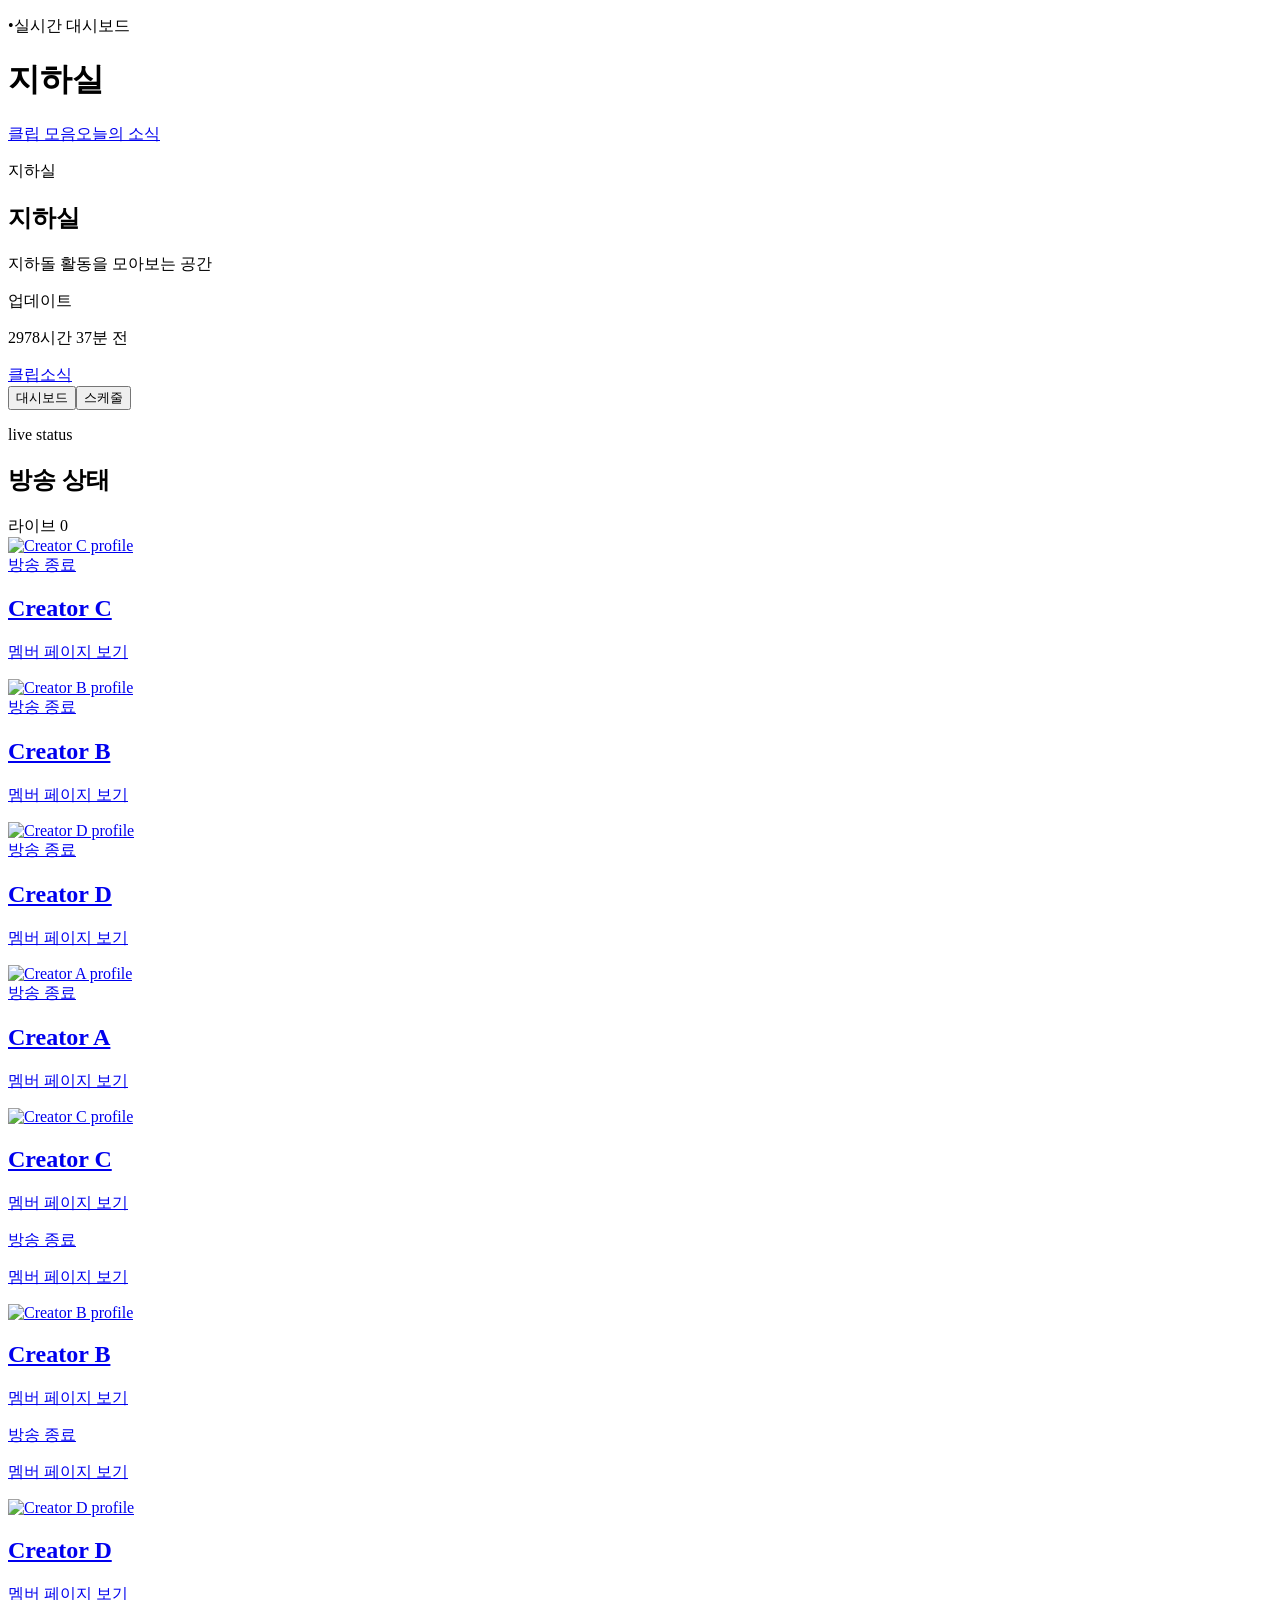
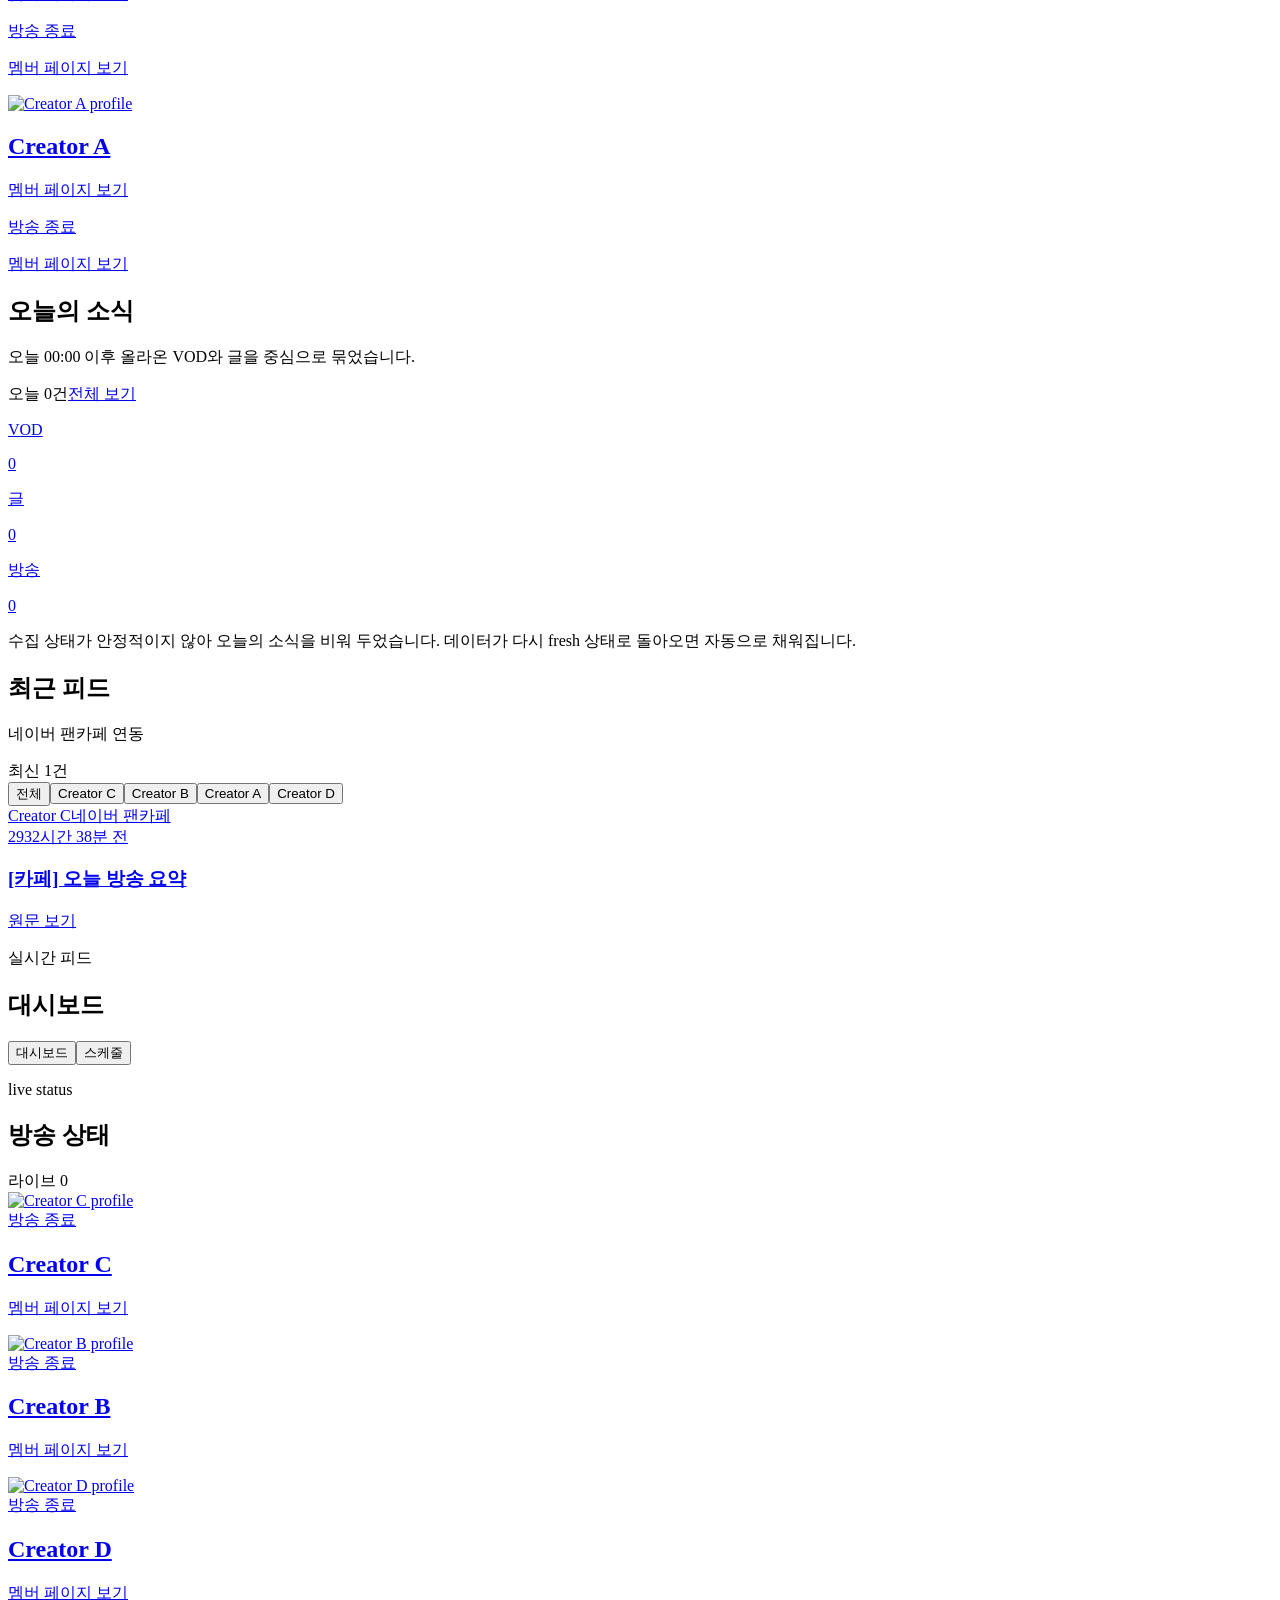
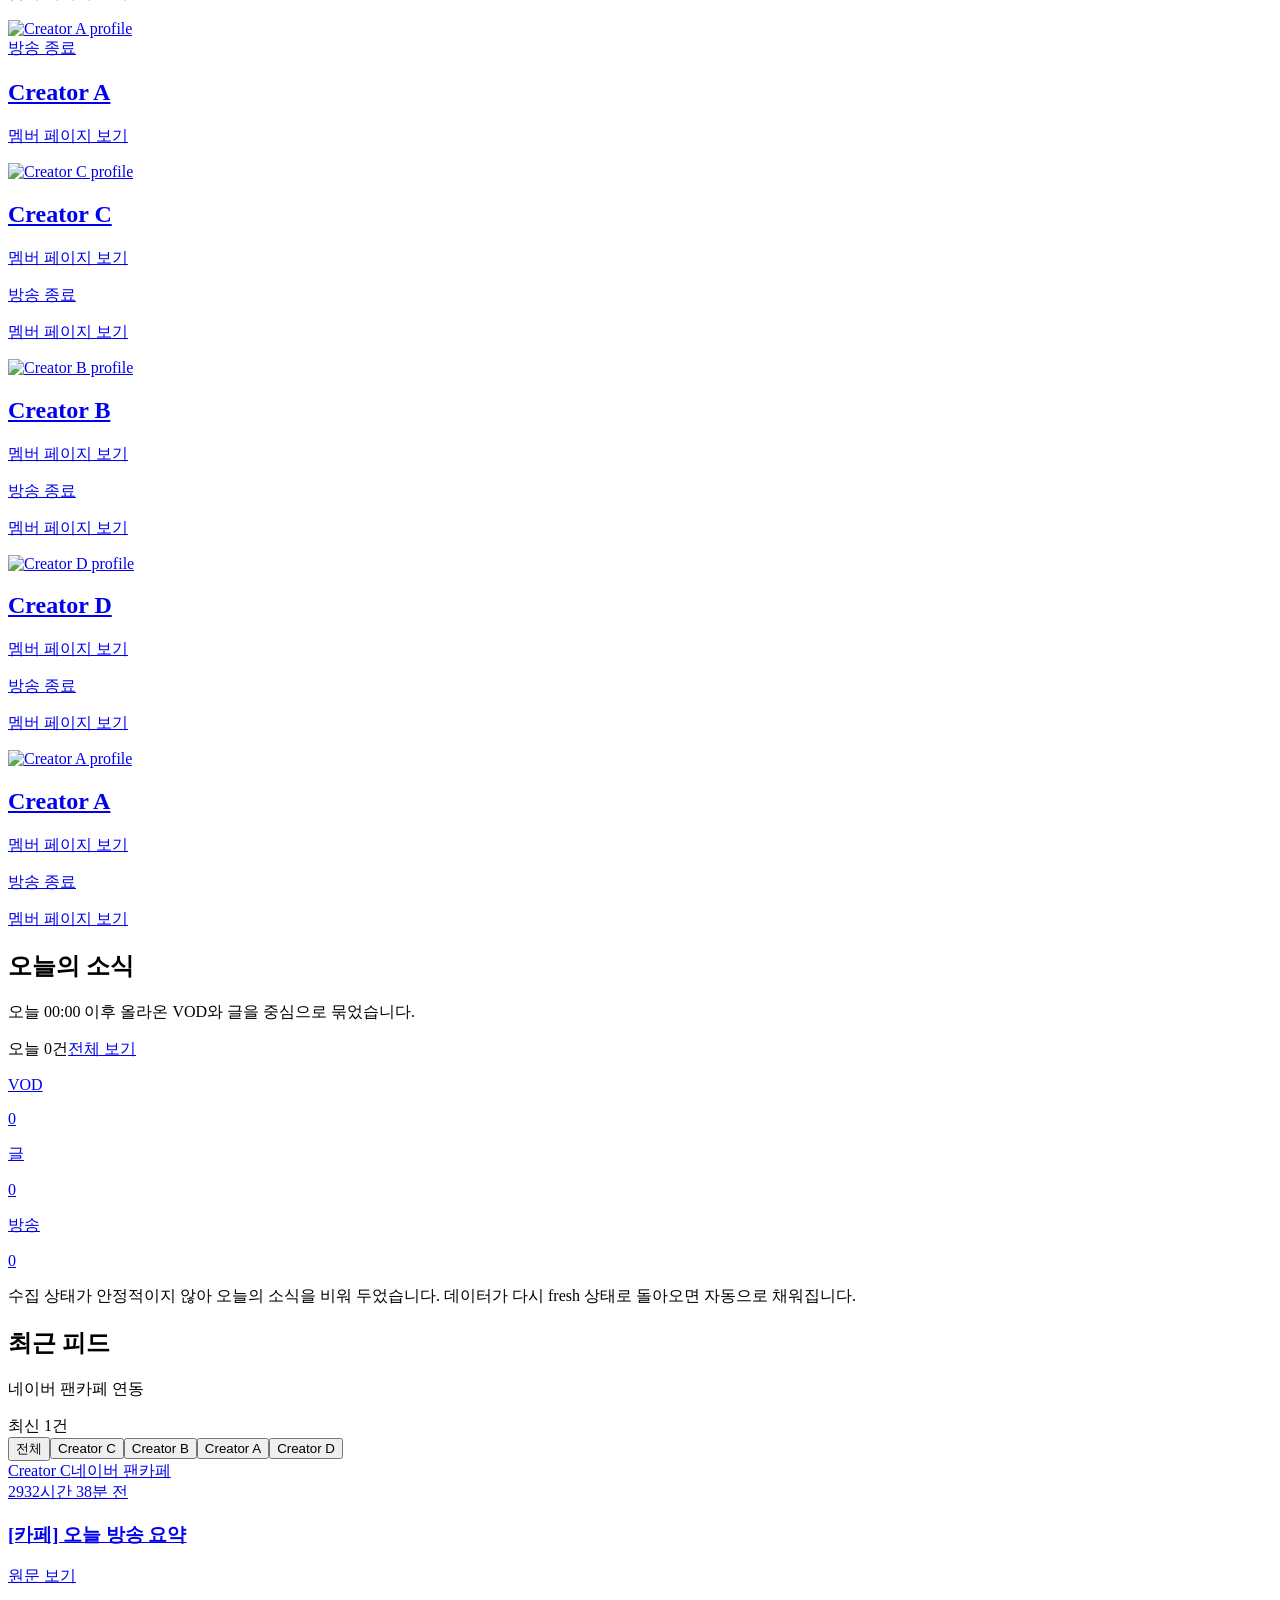
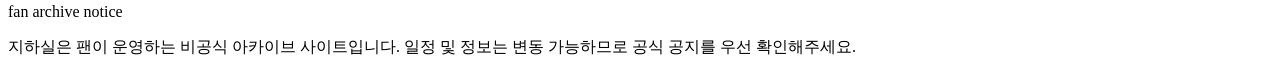
==== commit 3d70b22b: "Rebuild neutral demo assets with fresh hashes" ====
--- a/index.html
+++ b/index.html
@@ -1 +1 @@
-<!DOCTYPE html><html lang="ko"><head><meta charSet="utf-8"/><meta name="viewport" content="width=device-width, initial-scale=1"/><link rel="preload" as="image" href="/jihasil_demo/avatars/creator-a.svg" fetchPriority="high"/><link rel="stylesheet" href="/jihasil_demo/_next/static/css/8e72194b61e58136.css" data-precedence="next"/><link rel="preload" as="script" fetchPriority="low" href="/jihasil_demo/_next/static/chunks/webpack-6b45f1ba65e00423.js"/><script src="/jihasil_demo/_next/static/chunks/20fc9914-42c7f7825655b12c.js" async=""></script><script src="/jihasil_demo/_next/static/chunks/628-533f97c9cb958039.js" async=""></script><script src="/jihasil_demo/_next/static/chunks/main-app-f5538ddd75205460.js" async=""></script><script src="/jihasil_demo/_next/static/chunks/app/error-2824866a14c61a64.js" async=""></script><script src="/jihasil_demo/_next/static/chunks/132-62856e8cd2ee21de.js" async=""></script><script src="/jihasil_demo/_next/static/chunks/469-4eb7c59886f94cdf.js" async=""></script><script src="/jihasil_demo/_next/static/chunks/134-61eff3e8a76df81b.js" async=""></script><script src="/jihasil_demo/_next/static/chunks/app/page-6951f22e532d9406.js" async=""></script><title>지하실</title><meta name="description" content="지하실"/><script src="/jihasil_demo/_next/static/chunks/polyfills-42372ed130431b0a.js" noModule=""></script></head><body><!--$--><div><main class="mx-auto flex min-h-screen w-full max-w-[430px] flex-col gap-8 bg-[radial-gradient(circle_at_top,rgba(255,255,255,0.98),rgba(245,247,250,0.96)_34%,rgba(239,244,252,0.92)_100%)] px-0 py-0 md:max-w-6xl md:gap-10 md:bg-none md:px-10 md:py-12"><header data-reveal="true" data-hero-shell="true" class="hidden space-y-4 md:block"><p data-hero-item="true" class="flex items-center justify-center gap-2 text-xs font-medium text-slate-500 md:justify-start md:text-sm"><span aria-hidden="true">•</span>실시간 대시보드</p><div data-hero-item="true" class="flex flex-col items-center gap-2 md:flex-row md:items-center md:gap-3"><h1 class="text-5xl font-bold tracking-tight text-slate-950">지하실</h1></div><div data-hero-item="true" class="grid w-full grid-cols-2 gap-2 text-sm md:flex md:w-auto md:flex-wrap md:items-center md:gap-3"><a class="rounded-full border border-slate-300 bg-white px-5 py-2 text-center font-semibold text-slate-700 shadow-sm transition hover:-translate-y-0.5 hover:bg-slate-50" href="/jihasil_demo/clips/">클립 모음</a><a class="rounded-full border border-slate-300 bg-white px-5 py-2 text-center font-semibold text-slate-700 shadow-sm transition hover:-translate-y-0.5 hover:bg-slate-50" href="/jihasil_demo/recap/">오늘의 소식</a></div></header><section data-reveal="true" class="md:hidden"><div data-hero-shell="true" data-hero-item="true" class="relative overflow-hidden rounded-b-[2.25rem] border-b border-white/60 bg-[linear-gradient(180deg,rgba(249,250,252,0.98),rgba(243,246,251,0.94))] px-4 pb-5 pt-6 shadow-[0_24px_60px_rgba(148,163,184,0.16)]"><div data-floating-glow="true" aria-hidden="true" class="pointer-events-none absolute -left-10 top-0 h-32 w-32 rounded-full bg-white/80 blur-3xl"></div><div data-floating-glow="true" aria-hidden="true" class="pointer-events-none absolute -right-8 top-8 h-28 w-28 rounded-full bg-violet-200/35 blur-3xl"></div><div data-floating-glow="true" aria-hidden="true" class="pointer-events-none absolute bottom-0 left-1/3 h-20 w-40 rounded-full bg-sky-100/70 blur-3xl"></div><div class="relative space-y-5"><div data-hero-item="true" class="flex items-start justify-between gap-3"><div><p class="text-[11px] font-semibold uppercase tracking-[0.28em] text-slate-500">지하실</p><h1 class="mt-2 mobile-balance text-[2.1rem] font-semibold leading-none tracking-[-0.04em] text-slate-950">지하실</h1><p class="mt-1 text-sm text-slate-500">지하돌 활동을 모아보는 공간</p></div><div class="min-w-[6.9rem] shrink-0 rounded-[1.35rem] border border-white/70 bg-white/70 px-4 py-3 text-right shadow-[0_10px_26px_rgba(148,163,184,0.14)] backdrop-blur"><p class="text-[10px] font-semibold uppercase tracking-[0.22em] text-slate-500">업데이트</p><p class="mt-1 text-sm font-semibold text-slate-900">2977시간 53분 전</p><div class="mt-2 flex justify-end gap-1.5"><span title="Creator B" class="h-2.5 w-2.5 rounded-full bg-violet-400"></span><span title="Creator C" class="h-2.5 w-2.5 rounded-full bg-amber-400"></span><span title="Creator D" class="h-2.5 w-2.5 rounded-full bg-rose-400"></span><span title="Creator A" class="h-2.5 w-2.5 rounded-full bg-sky-400"></span></div></div></div><div data-hero-item="true" class="-mx-1 flex gap-2 overflow-x-auto px-1 pb-1 [scrollbar-width:none] [&amp;::-webkit-scrollbar]:hidden"><a class="inline-flex shrink-0 items-center gap-2 rounded-full border border-white/70 bg-white/72 px-4 py-2 text-sm font-semibold text-slate-700 shadow-[0_10px_24px_rgba(148,163,184,0.12)] backdrop-blur transition hover:bg-white" href="/jihasil_demo/clips/"><span class="h-2 w-2 rounded-full bg-violet-400"></span>클립</a><a class="inline-flex shrink-0 items-center gap-2 rounded-full border border-white/70 bg-white/72 px-4 py-2 text-sm font-semibold text-slate-700 shadow-[0_10px_24px_rgba(148,163,184,0.12)] backdrop-blur transition hover:bg-white" href="/jihasil_demo/recap/"><span class="h-2 w-2 rounded-full bg-amber-400"></span>소식</a></div><div data-hero-item="true" class="rounded-[1.6rem] border border-white/70 bg-white/55 p-1.5 shadow-[0_18px_36px_rgba(148,163,184,0.14)] backdrop-blur"><div class="grid grid-cols-2 gap-1.5"><button type="button" aria-pressed="true" class="break-keep rounded-[1.2rem] px-4 py-3 text-sm font-semibold leading-tight transition bg-slate-950 text-white shadow-[0_12px_26px_rgba(15,23,42,0.18)]">대시보드</button><button type="button" aria-pressed="false" class="break-keep rounded-[1.2rem] px-4 py-3 text-sm font-semibold leading-tight transition text-slate-500 hover:text-slate-900">스케줄</button></div></div></div></div><div data-reveal="true" class="px-4 pb-10 pt-6"><div class="min-h-[24rem]"><div data-home-panel="feed"><div data-reveal="true" class="space-y-8 md:space-y-10"><section data-reveal="true" class="space-y-4 md:hidden"><div class="flex items-end justify-between gap-3"><div><p class="text-[11px] font-semibold uppercase tracking-[0.24em] text-slate-400">live status</p><h2 class="mt-2 text-[1.9rem] font-semibold tracking-[-0.04em] text-slate-950">방송 상태</h2></div><span class="rounded-full border border-white/70 bg-white/80 px-3 py-1 text-xs font-semibold text-slate-600 shadow-sm">라이브 0</span></div><section class="flex snap-x snap-mandatory gap-4 overflow-x-auto pb-3 pr-4 [scrollbar-width:none] [&amp;::-webkit-scrollbar]:hidden"><div class="w-[14.75rem] flex-none snap-start"><a data-reveal-card="member" class="group block w-full" href="/jihasil_demo/member/inorisama/"><article class="space-y-3 w-full overflow-hidden"><div data-member-media-shell="true" class="glass-surface relative overflow-hidden border border-sky-200/80 bg-white/75  shadow-[0_22px_44px_rgba(148,163,184,0.18)] aspect-[0.78] rounded-[28px]"><div data-touch-spotlight="true" aria-hidden="true" class="pointer-events-none absolute left-1/2 top-1/2 z-[1] h-36 w-36 -translate-x-1/2 -translate-y-1/2 rounded-full bg-white/35 opacity-0 blur-3xl will-change-transform"></div><div data-touch-streak="true" aria-hidden="true" class="pointer-events-none absolute left-1/2 top-1/2 z-[1] h-20 w-40 -translate-x-1/2 -translate-y-1/2 rounded-full bg-[radial-gradient(circle_at_center,rgba(255,255,255,0.58),rgba(255,255,255,0.18)_48%,rgba(255,255,255,0)_78%)] opacity-0 blur-xl mix-blend-screen will-change-transform"></div><img src="/jihasil_demo/avatars/creator-a.svg" alt="Creator A profile" data-parallax-media="true" loading="eager" decoding="async" fetchPriority="high" width="640" height="820" class="absolute inset-0 h-full w-full object-cover transition duration-500 will-change-transform"/><div class="absolute inset-x-0 bottom-0 bg-gradient-to-t from-slate-950/70 via-slate-950/30 to-transparent h-24"></div><div class="absolute inset-x-0 bottom-0 p-3"><span class="inline-flex shrink-0 items-center whitespace-nowrap rounded-full border border-slate-200 bg-slate-100 px-3 py-1 text-xs font-semibold text-slate-500">방송 종료</span></div></div><div class="min-w-0 px-1"><h2 class="line-clamp-2 break-keep font-semibold tracking-tight text-slate-950 text-[1.15rem] leading-[1.15]">Creator A</h2><p class="mt-1 line-clamp-2 break-keep text-slate-500 text-sm leading-5">멤버 페이지 보기</p></div></article></a></div><div class="w-[10.5rem] flex-none snap-start"><a data-reveal-card="member" class="group block w-full" href="/jihasil_demo/member/bbungchi/"><article class="space-y-2.5 w-full overflow-hidden"><div data-member-media-shell="true" class="glass-surface relative overflow-hidden border border-violet-300/80 bg-white/75  shadow-[0_22px_44px_rgba(148,163,184,0.18)] aspect-[0.92] rounded-[24px]"><div data-touch-spotlight="true" aria-hidden="true" class="pointer-events-none absolute left-1/2 top-1/2 z-[1] h-36 w-36 -translate-x-1/2 -translate-y-1/2 rounded-full bg-white/35 opacity-0 blur-3xl will-change-transform"></div><div data-touch-streak="true" aria-hidden="true" class="pointer-events-none absolute left-1/2 top-1/2 z-[1] h-20 w-40 -translate-x-1/2 -translate-y-1/2 rounded-full bg-[radial-gradient(circle_at_center,rgba(255,255,255,0.58),rgba(255,255,255,0.18)_48%,rgba(255,255,255,0)_78%)] opacity-0 blur-xl mix-blend-screen will-change-transform"></div><img src="/jihasil_demo/avatars/creator-b.svg" alt="Creator B profile" data-parallax-media="true" loading="lazy" decoding="async" fetchPriority="low" width="640" height="820" class="absolute inset-0 h-full w-full object-cover transition duration-500 scale-[1.01] will-change-transform"/><div class="absolute inset-x-0 bottom-0 bg-gradient-to-t from-slate-950/70 via-slate-950/30 to-transparent h-20"></div><div class="absolute inset-x-0 bottom-0 p-2.5"><span class="inline-flex shrink-0 items-center whitespace-nowrap rounded-full border border-slate-200 bg-slate-100 px-3 py-1 text-xs font-semibold text-slate-500">방송 종료</span></div></div><div class="min-w-0 px-1"><h2 class="line-clamp-2 break-keep font-semibold tracking-tight text-slate-950 text-[1.02rem] leading-[1.2]">Creator B</h2><p class="mt-1 line-clamp-2 break-keep text-slate-500 text-[13px] leading-[1.35rem]">멤버 페이지 보기</p></div></article></a></div><div class="w-[10.5rem] flex-none snap-start"><a data-reveal-card="member" class="group block w-full" href="/jihasil_demo/member/cocomizzang/"><article class="space-y-2.5 w-full overflow-hidden"><div data-member-media-shell="true" class="glass-surface relative overflow-hidden border border-amber-200/80 bg-white/75  shadow-[0_22px_44px_rgba(148,163,184,0.18)] aspect-[0.92] rounded-[24px]"><div data-touch-spotlight="true" aria-hidden="true" class="pointer-events-none absolute left-1/2 top-1/2 z-[1] h-36 w-36 -translate-x-1/2 -translate-y-1/2 rounded-full bg-white/35 opacity-0 blur-3xl will-change-transform"></div><div data-touch-streak="true" aria-hidden="true" class="pointer-events-none absolute left-1/2 top-1/2 z-[1] h-20 w-40 -translate-x-1/2 -translate-y-1/2 rounded-full bg-[radial-gradient(circle_at_center,rgba(255,255,255,0.58),rgba(255,255,255,0.18)_48%,rgba(255,255,255,0)_78%)] opacity-0 blur-xl mix-blend-screen will-change-transform"></div><img src="/jihasil_demo/avatars/creator-c.svg" alt="Creator C profile" data-parallax-media="true" loading="lazy" decoding="async" fetchPriority="low" width="640" height="820" class="absolute inset-0 h-full w-full object-cover transition duration-500 scale-[1.01] will-change-transform"/><div class="absolute inset-x-0 bottom-0 bg-gradient-to-t from-slate-950/70 via-slate-950/30 to-transparent h-20"></div><div class="absolute inset-x-0 bottom-0 p-2.5"><span class="inline-flex shrink-0 items-center whitespace-nowrap rounded-full border border-slate-200 bg-slate-100 px-3 py-1 text-xs font-semibold text-slate-500">방송 종료</span></div></div><div class="min-w-0 px-1"><h2 class="line-clamp-2 break-keep font-semibold tracking-tight text-slate-950 text-[1.02rem] leading-[1.2]">Creator C</h2><p class="mt-1 line-clamp-2 break-keep text-slate-500 text-[13px] leading-[1.35rem]">멤버 페이지 보기</p></div></article></a></div><div class="w-[10.5rem] flex-none snap-start"><a data-reveal-card="member" class="group block w-full" href="/jihasil_demo/member/aengduwoo/"><article class="space-y-2.5 w-full overflow-hidden"><div data-member-media-shell="true" class="glass-surface relative overflow-hidden border border-rose-200/80 bg-white/75  shadow-[0_22px_44px_rgba(148,163,184,0.18)] aspect-[0.92] rounded-[24px]"><div data-touch-spotlight="true" aria-hidden="true" class="pointer-events-none absolute left-1/2 top-1/2 z-[1] h-36 w-36 -translate-x-1/2 -translate-y-1/2 rounded-full bg-white/35 opacity-0 blur-3xl will-change-transform"></div><div data-touch-streak="true" aria-hidden="true" class="pointer-events-none absolute left-1/2 top-1/2 z-[1] h-20 w-40 -translate-x-1/2 -translate-y-1/2 rounded-full bg-[radial-gradient(circle_at_center,rgba(255,255,255,0.58),rgba(255,255,255,0.18)_48%,rgba(255,255,255,0)_78%)] opacity-0 blur-xl mix-blend-screen will-change-transform"></div><img src="/jihasil_demo/avatars/creator-d.svg" alt="Creator D profile" data-parallax-media="true" loading="lazy" decoding="async" fetchPriority="low" width="640" height="820" class="absolute inset-0 h-full w-full object-cover transition duration-500 scale-[1.01] will-change-transform"/><div class="absolute inset-x-0 bottom-0 bg-gradient-to-t from-slate-950/70 via-slate-950/30 to-transparent h-20"></div><div class="absolute inset-x-0 bottom-0 p-2.5"><span class="inline-flex shrink-0 items-center whitespace-nowrap rounded-full border border-slate-200 bg-slate-100 px-3 py-1 text-xs font-semibold text-slate-500">방송 종료</span></div></div><div class="min-w-0 px-1"><h2 class="line-clamp-2 break-keep font-semibold tracking-tight text-slate-950 text-[1.02rem] leading-[1.2]">Creator D</h2><p class="mt-1 line-clamp-2 break-keep text-slate-500 text-[13px] leading-[1.35rem]">멤버 페이지 보기</p></div></article></a></div></section></section><section data-reveal="true" class="hidden gap-6 md:grid md:grid-cols-2"><a data-reveal-card="member" class="glass-surface group relative overflow-hidden rounded-3xl border p-6 shadow-sm backdrop-blur-xl transition border-sky-200/80 bg-white/75" href="/jihasil_demo/member/inorisama/"><article class="relative flex flex-col gap-5"><div class="flex items-start gap-4"><img src="/jihasil_demo/avatars/creator-a.svg" alt="Creator A profile" data-parallax-media="true" loading="lazy" decoding="async" width="56" height="56" class="h-14 w-14 rounded-full border border-white/80 object-cover shadow-sm"/><div class="min-w-0 space-y-1"><h2 class="truncate text-2xl font-semibold tracking-tight text-slate-900">Creator A</h2><p class="line-clamp-1 text-sm text-slate-500">멤버 페이지 보기</p></div></div><div><span class="inline-flex shrink-0 items-center whitespace-nowrap rounded-full border border-slate-200 bg-slate-100 px-3 py-1 text-xs font-semibold text-slate-500">방송 종료</span></div><div class="border-t border-slate-200/70 pt-4"><p class="inline-flex items-center text-sm font-medium transition text-indigo-500 group-hover:text-indigo-700">멤버 페이지 보기</p></div></article></a><a data-reveal-card="member" class="glass-surface group relative overflow-hidden rounded-3xl border p-6 shadow-sm backdrop-blur-xl transition border-violet-300/80 bg-white/75" href="/jihasil_demo/member/bbungchi/"><article class="relative flex flex-col gap-5"><div class="flex items-start gap-4"><img src="/jihasil_demo/avatars/creator-b.svg" alt="Creator B profile" data-parallax-media="true" loading="lazy" decoding="async" width="56" height="56" class="h-14 w-14 rounded-full border border-white/80 object-cover shadow-sm"/><div class="min-w-0 space-y-1"><h2 class="truncate text-2xl font-semibold tracking-tight text-slate-900">Creator B</h2><p class="line-clamp-1 text-sm text-slate-500">멤버 페이지 보기</p></div></div><div><span class="inline-flex shrink-0 items-center whitespace-nowrap rounded-full border border-slate-200 bg-slate-100 px-3 py-1 text-xs font-semibold text-slate-500">방송 종료</span></div><div class="border-t border-slate-200/70 pt-4"><p class="inline-flex items-center text-sm font-medium transition text-violet-700 group-hover:text-violet-900">멤버 페이지 보기</p></div></article></a><a data-reveal-card="member" class="glass-surface group relative overflow-hidden rounded-3xl border p-6 shadow-sm backdrop-blur-xl transition border-amber-200/80 bg-white/75" href="/jihasil_demo/member/cocomizzang/"><article class="relative flex flex-col gap-5"><div class="flex items-start gap-4"><img src="/jihasil_demo/avatars/creator-c.svg" alt="Creator C profile" data-parallax-media="true" loading="lazy" decoding="async" width="56" height="56" class="h-14 w-14 rounded-full border border-white/80 object-cover shadow-sm"/><div class="min-w-0 space-y-1"><h2 class="truncate text-2xl font-semibold tracking-tight text-slate-900">Creator C</h2><p class="line-clamp-1 text-sm text-slate-500">멤버 페이지 보기</p></div></div><div><span class="inline-flex shrink-0 items-center whitespace-nowrap rounded-full border border-slate-200 bg-slate-100 px-3 py-1 text-xs font-semibold text-slate-500">방송 종료</span></div><div class="border-t border-slate-200/70 pt-4"><p class="inline-flex items-center text-sm font-medium transition text-amber-700 group-hover:text-amber-900">멤버 페이지 보기</p></div></article></a><a data-reveal-card="member" class="glass-surface group relative overflow-hidden rounded-3xl border p-6 shadow-sm backdrop-blur-xl transition border-rose-200/80 bg-white/75" href="/jihasil_demo/member/aengduwoo/"><article class="relative flex flex-col gap-5"><div class="flex items-start gap-4"><img src="/jihasil_demo/avatars/creator-d.svg" alt="Creator D profile" data-parallax-media="true" loading="lazy" decoding="async" width="56" height="56" class="h-14 w-14 rounded-full border border-white/80 object-cover shadow-sm"/><div class="min-w-0 space-y-1"><h2 class="truncate text-2xl font-semibold tracking-tight text-slate-900">Creator D</h2><p class="line-clamp-1 text-sm text-slate-500">멤버 페이지 보기</p></div></div><div><span class="inline-flex shrink-0 items-center whitespace-nowrap rounded-full border border-slate-200 bg-slate-100 px-3 py-1 text-xs font-semibold text-slate-500">방송 종료</span></div><div class="border-t border-slate-200/70 pt-4"><p class="inline-flex items-center text-sm font-medium transition text-rose-600 group-hover:text-rose-800">멤버 페이지 보기</p></div></article></a></section><section data-reveal="true" class="mobile-defer space-y-4 md:space-y-5"><div class="flex flex-wrap items-end justify-between gap-3"><div><h2 class="text-4xl font-semibold tracking-tight text-ink">오늘의 소식</h2><p class="mt-1 text-xs text-slate-500 md:text-sm">오늘 00:00 이후 올라온 VOD와 글을 중심으로 묶었습니다.</p><div class="mt-3 flex items-center gap-2 md:hidden"><span class="h-2.5 w-2.5 rounded-full bg-amber-400"></span><span class="h-2.5 w-2.5 rounded-full bg-violet-400"></span><span class="h-2.5 w-2.5 rounded-full bg-sky-400"></span><span class="h-2.5 w-2.5 rounded-full bg-rose-400"></span></div></div><div class="flex items-center gap-2"><span class="rounded-full border border-slate-200/80 bg-white/70 px-3 py-1 text-[11px] text-slate-500 shadow-sm md:text-xs">오늘 <!-- -->0<!-- -->건</span><a class="rounded-full border border-slate-300 bg-white px-4 py-2 text-sm font-semibold text-slate-700 shadow-sm transition hover:-translate-y-0.5 hover:bg-slate-50" href="/jihasil_demo/recap/">전체 보기</a></div></div><div class="grid gap-3 grid-cols-3"><a href="/jihasil_demo/recap/#recap-vods"><div class="rounded-2xl border border-white/70 bg-white/80 px-4 py-3 shadow-sm"><p class="text-[11px] uppercase tracking-[0.18em] text-slate-500">VOD</p><p class="mt-1 text-xl font-semibold tracking-tight text-slate-900">0</p></div></a><a href="/jihasil_demo/recap/#recap-posts"><div class="rounded-2xl border border-white/70 bg-white/80 px-4 py-3 shadow-sm"><p class="text-[11px] uppercase tracking-[0.18em] text-slate-500">글</p><p class="mt-1 text-xl font-semibold tracking-tight text-slate-900">0</p></div></a><a href="/jihasil_demo/recap/#recap-broadcasts"><div class="rounded-2xl border border-white/70 bg-white/80 px-4 py-3 shadow-sm"><p class="text-[11px] uppercase tracking-[0.18em] text-slate-500">방송</p><p class="mt-1 text-xl font-semibold tracking-tight text-slate-900">0</p></div></a></div><div class="rounded-3xl border border-amber-300 bg-amber-50 px-6 py-8 text-sm leading-6 text-amber-800 mobile-pretty">수집 상태가 안정적이지 않아 오늘의 소식을 비워 두었습니다. 데이터가 다시 fresh 상태로 돌아오면 자동으로 채워집니다.</div></section><section data-reveal="true" class="mobile-defer space-y-4 md:space-y-5"><div class="flex flex-wrap items-end justify-between gap-3"><div><h2 class="text-4xl font-semibold tracking-tight text-ink md:text-4xl">최근 피드</h2><p class="mt-1 text-xs text-slate-500 md:text-sm">네이버 팬카페 연동</p><div class="mt-3 flex items-center gap-2 md:hidden"><span class="h-2.5 w-2.5 rounded-full bg-violet-400"></span><span class="h-2.5 w-2.5 rounded-full bg-amber-400"></span><span class="h-2.5 w-2.5 rounded-full bg-rose-400"></span><span class="h-2.5 w-2.5 rounded-full bg-sky-400"></span></div></div><span class="rounded-full border border-slate-200/80 bg-white/70 px-3 py-1 text-[11px] text-slate-500 shadow-sm md:text-xs">최신 <!-- -->1<!-- -->건</span></div><div class="grid grid-cols-2 gap-2 md:flex md:flex-wrap md:gap-3"><button type="button" data-filter-chip="true" data-selected="true" class="col-span-2 rounded-xl border px-3 py-2 text-xs font-semibold leading-tight transition break-keep md:col-auto md:rounded-full md:px-5 md:py-2 md:text-sm md:transform-gpu md:transition-[transform,box-shadow,background-color,color,border-color] md:duration-200 md:hover:-translate-y-[3px] md:hover:shadow-[0_14px_24px_rgba(15,23,42,0.08)] active:scale-[0.985] border-slate-800 bg-slate-900 text-white shadow-md">전체</button><button type="button" data-filter-chip="true" data-selected="false" class="rounded-xl border px-3 py-2 text-xs font-semibold leading-tight shadow-sm transition break-keep md:rounded-full md:px-5 md:py-2 md:text-sm md:transform-gpu md:transition-[transform,box-shadow,background-color,color,border-color] md:duration-200 md:hover:-translate-y-[3px] md:hover:shadow-[0_14px_24px_rgba(15,23,42,0.08)] active:scale-[0.985] border-amber-200 bg-white/80 text-amber-700 hover:bg-amber-50">Creator C</button><button type="button" data-filter-chip="true" data-selected="false" class="rounded-xl border px-3 py-2 text-xs font-semibold leading-tight shadow-sm transition break-keep md:rounded-full md:px-5 md:py-2 md:text-sm md:transform-gpu md:transition-[transform,box-shadow,background-color,color,border-color] md:duration-200 md:hover:-translate-y-[3px] md:hover:shadow-[0_14px_24px_rgba(15,23,42,0.08)] active:scale-[0.985] border-violet-200 bg-white/80 text-violet-700 hover:bg-violet-50">Creator B</button><button type="button" data-filter-chip="true" data-selected="false" class="rounded-xl border px-3 py-2 text-xs font-semibold leading-tight shadow-sm transition break-keep md:rounded-full md:px-5 md:py-2 md:text-sm md:transform-gpu md:transition-[transform,box-shadow,background-color,color,border-color] md:duration-200 md:hover:-translate-y-[3px] md:hover:shadow-[0_14px_24px_rgba(15,23,42,0.08)] active:scale-[0.985] border-sky-200 bg-white/80 text-sky-700 hover:bg-sky-50">Creator A</button><button type="button" data-filter-chip="true" data-selected="false" class="rounded-xl border px-3 py-2 text-xs font-semibold leading-tight shadow-sm transition break-keep md:rounded-full md:px-5 md:py-2 md:text-sm md:transform-gpu md:transition-[transform,box-shadow,background-color,color,border-color] md:duration-200 md:hover:-translate-y-[3px] md:hover:shadow-[0_14px_24px_rgba(15,23,42,0.08)] active:scale-[0.985] border-rose-200 bg-white/80 text-rose-700 hover:bg-rose-50">Creator D</button></div><div class="grid gap-4 md:grid-cols-2 md:gap-5 xl:grid-cols-3"><a data-reveal-card="post" href="https://cafe.naver.com" target="_blank" rel="noopener noreferrer" class="glass-surface group flex min-h-[158px] flex-col rounded-2xl border px-4 py-3.5 shadow-sm backdrop-blur-xl transition md:h-52 md:rounded-3xl md:py-4 border-amber-200/80 bg-gradient-to-br from-white/80 to-amber-50/80"><div class="flex items-start justify-between gap-2"><div class="flex items-center gap-2"><span class="inline-flex rounded-full border px-2 py-0.5 text-[11px] font-semibold border-amber-300 bg-amber-100/90 text-amber-900">Creator C</span><span class="hidden md:inline-flex"><span class="inline-flex rounded-full border px-2 py-0.5 text-[11px] font-semibold border-emerald-200 bg-emerald-50 text-emerald-700">네이버 팬카페</span></span></div><span class="shrink-0 text-[10px] text-slate-500 md:text-[11px]" title="26. 3. 3. 19:10">2931시간 54분 전</span></div><h3 class="mt-3 line-clamp-2 break-keep text-[15px] font-semibold leading-6 tracking-tight text-slate-900 mobile-pretty md:line-clamp-3 md:text-xl md:leading-8">[카페] 오늘 방송 요약</h3><div class="mt-auto border-t border-slate-200/70 pt-3"><p class="text-xs font-medium transition md:text-sm text-amber-700 group-hover:text-amber-900">원문 보기</p></div></a></div></section></div></div></div></div></section><section data-reveal="true" data-hero-shell="true" class="hidden space-y-2.5 md:block md:space-y-3"><div data-hero-item="true" class="flex flex-wrap items-center justify-between gap-3"><div><p class="text-xs font-semibold uppercase tracking-[0.2em] text-slate-500">실시간 피드</p><h2 class="mt-1.5 text-4xl font-semibold tracking-tight text-slate-950">대시보드</h2></div><div class="inline-flex rounded-full border border-slate-200 bg-white/80 p-1 shadow-sm backdrop-blur"><button type="button" aria-pressed="true" class="rounded-full px-4 py-2 text-sm font-semibold transition md:px-5 bg-slate-900 text-white shadow-[0_10px_20px_rgba(15,23,42,0.18)]">대시보드</button><button type="button" aria-pressed="false" class="rounded-full px-4 py-2 text-sm font-semibold transition md:px-5 text-slate-500 hover:text-slate-900">스케줄</button></div></div><div class="-mx-3 overflow-hidden px-3 py-0.5 md:py-1"><div class="flex w-[200%] transition-transform duration-[360ms] ease-[cubic-bezier(0.22,1,0.36,1)] translate-x-0"><div data-home-panel="feed" class="w-1/2 shrink-0 overflow-hidden pr-6 md:pr-8 [contain:paint]"><div data-reveal="true" class="space-y-8 md:space-y-10"><section data-reveal="true" class="space-y-4 md:hidden"><div class="flex items-end justify-between gap-3"><div><p class="text-[11px] font-semibold uppercase tracking-[0.24em] text-slate-400">live status</p><h2 class="mt-2 text-[1.9rem] font-semibold tracking-[-0.04em] text-slate-950">방송 상태</h2></div><span class="rounded-full border border-white/70 bg-white/80 px-3 py-1 text-xs font-semibold text-slate-600 shadow-sm">라이브 0</span></div><section class="flex snap-x snap-mandatory gap-4 overflow-x-auto pb-3 pr-4 [scrollbar-width:none] [&amp;::-webkit-scrollbar]:hidden"><div class="w-[14.75rem] flex-none snap-start"><a data-reveal-card="member" class="group block w-full" href="/jihasil_demo/member/inorisama/"><article class="space-y-3 w-full overflow-hidden"><div data-member-media-shell="true" class="glass-surface relative overflow-hidden border border-sky-200/80 bg-white/75  shadow-[0_22px_44px_rgba(148,163,184,0.18)] aspect-[0.78] rounded-[28px]"><div data-touch-spotlight="true" aria-hidden="true" class="pointer-events-none absolute left-1/2 top-1/2 z-[1] h-36 w-36 -translate-x-1/2 -translate-y-1/2 rounded-full bg-white/35 opacity-0 blur-3xl will-change-transform"></div><div data-touch-streak="true" aria-hidden="true" class="pointer-events-none absolute left-1/2 top-1/2 z-[1] h-20 w-40 -translate-x-1/2 -translate-y-1/2 rounded-full bg-[radial-gradient(circle_at_center,rgba(255,255,255,0.58),rgba(255,255,255,0.18)_48%,rgba(255,255,255,0)_78%)] opacity-0 blur-xl mix-blend-screen will-change-transform"></div><img src="/jihasil_demo/avatars/creator-a.svg" alt="Creator A profile" data-parallax-media="true" loading="eager" decoding="async" fetchPriority="high" width="640" height="820" class="absolute inset-0 h-full w-full object-cover transition duration-500 will-change-transform"/><div class="absolute inset-x-0 bottom-0 bg-gradient-to-t from-slate-950/70 via-slate-950/30 to-transparent h-24"></div><div class="absolute inset-x-0 bottom-0 p-3"><span class="inline-flex shrink-0 items-center whitespace-nowrap rounded-full border border-slate-200 bg-slate-100 px-3 py-1 text-xs font-semibold text-slate-500">방송 종료</span></div></div><div class="min-w-0 px-1"><h2 class="line-clamp-2 break-keep font-semibold tracking-tight text-slate-950 text-[1.15rem] leading-[1.15]">Creator A</h2><p class="mt-1 line-clamp-2 break-keep text-slate-500 text-sm leading-5">멤버 페이지 보기</p></div></article></a></div><div class="w-[10.5rem] flex-none snap-start"><a data-reveal-card="member" class="group block w-full" href="/jihasil_demo/member/bbungchi/"><article class="space-y-2.5 w-full overflow-hidden"><div data-member-media-shell="true" class="glass-surface relative overflow-hidden border border-violet-300/80 bg-white/75  shadow-[0_22px_44px_rgba(148,163,184,0.18)] aspect-[0.92] rounded-[24px]"><div data-touch-spotlight="true" aria-hidden="true" class="pointer-events-none absolute left-1/2 top-1/2 z-[1] h-36 w-36 -translate-x-1/2 -translate-y-1/2 rounded-full bg-white/35 opacity-0 blur-3xl will-change-transform"></div><div data-touch-streak="true" aria-hidden="true" class="pointer-events-none absolute left-1/2 top-1/2 z-[1] h-20 w-40 -translate-x-1/2 -translate-y-1/2 rounded-full bg-[radial-gradient(circle_at_center,rgba(255,255,255,0.58),rgba(255,255,255,0.18)_48%,rgba(255,255,255,0)_78%)] opacity-0 blur-xl mix-blend-screen will-change-transform"></div><img src="/jihasil_demo/avatars/creator-b.svg" alt="Creator B profile" data-parallax-media="true" loading="lazy" decoding="async" fetchPriority="low" width="640" height="820" class="absolute inset-0 h-full w-full object-cover transition duration-500 scale-[1.01] will-change-transform"/><div class="absolute inset-x-0 bottom-0 bg-gradient-to-t from-slate-950/70 via-slate-950/30 to-transparent h-20"></div><div class="absolute inset-x-0 bottom-0 p-2.5"><span class="inline-flex shrink-0 items-center whitespace-nowrap rounded-full border border-slate-200 bg-slate-100 px-3 py-1 text-xs font-semibold text-slate-500">방송 종료</span></div></div><div class="min-w-0 px-1"><h2 class="line-clamp-2 break-keep font-semibold tracking-tight text-slate-950 text-[1.02rem] leading-[1.2]">Creator B</h2><p class="mt-1 line-clamp-2 break-keep text-slate-500 text-[13px] leading-[1.35rem]">멤버 페이지 보기</p></div></article></a></div><div class="w-[10.5rem] flex-none snap-start"><a data-reveal-card="member" class="group block w-full" href="/jihasil_demo/member/cocomizzang/"><article class="space-y-2.5 w-full overflow-hidden"><div data-member-media-shell="true" class="glass-surface relative overflow-hidden border border-amber-200/80 bg-white/75  shadow-[0_22px_44px_rgba(148,163,184,0.18)] aspect-[0.92] rounded-[24px]"><div data-touch-spotlight="true" aria-hidden="true" class="pointer-events-none absolute left-1/2 top-1/2 z-[1] h-36 w-36 -translate-x-1/2 -translate-y-1/2 rounded-full bg-white/35 opacity-0 blur-3xl will-change-transform"></div><div data-touch-streak="true" aria-hidden="true" class="pointer-events-none absolute left-1/2 top-1/2 z-[1] h-20 w-40 -translate-x-1/2 -translate-y-1/2 rounded-full bg-[radial-gradient(circle_at_center,rgba(255,255,255,0.58),rgba(255,255,255,0.18)_48%,rgba(255,255,255,0)_78%)] opacity-0 blur-xl mix-blend-screen will-change-transform"></div><img src="/jihasil_demo/avatars/creator-c.svg" alt="Creator C profile" data-parallax-media="true" loading="lazy" decoding="async" fetchPriority="low" width="640" height="820" class="absolute inset-0 h-full w-full object-cover transition duration-500 scale-[1.01] will-change-transform"/><div class="absolute inset-x-0 bottom-0 bg-gradient-to-t from-slate-950/70 via-slate-950/30 to-transparent h-20"></div><div class="absolute inset-x-0 bottom-0 p-2.5"><span class="inline-flex shrink-0 items-center whitespace-nowrap rounded-full border border-slate-200 bg-slate-100 px-3 py-1 text-xs font-semibold text-slate-500">방송 종료</span></div></div><div class="min-w-0 px-1"><h2 class="line-clamp-2 break-keep font-semibold tracking-tight text-slate-950 text-[1.02rem] leading-[1.2]">Creator C</h2><p class="mt-1 line-clamp-2 break-keep text-slate-500 text-[13px] leading-[1.35rem]">멤버 페이지 보기</p></div></article></a></div><div class="w-[10.5rem] flex-none snap-start"><a data-reveal-card="member" class="group block w-full" href="/jihasil_demo/member/aengduwoo/"><article class="space-y-2.5 w-full overflow-hidden"><div data-member-media-shell="true" class="glass-surface relative overflow-hidden border border-rose-200/80 bg-white/75  shadow-[0_22px_44px_rgba(148,163,184,0.18)] aspect-[0.92] rounded-[24px]"><div data-touch-spotlight="true" aria-hidden="true" class="pointer-events-none absolute left-1/2 top-1/2 z-[1] h-36 w-36 -translate-x-1/2 -translate-y-1/2 rounded-full bg-white/35 opacity-0 blur-3xl will-change-transform"></div><div data-touch-streak="true" aria-hidden="true" class="pointer-events-none absolute left-1/2 top-1/2 z-[1] h-20 w-40 -translate-x-1/2 -translate-y-1/2 rounded-full bg-[radial-gradient(circle_at_center,rgba(255,255,255,0.58),rgba(255,255,255,0.18)_48%,rgba(255,255,255,0)_78%)] opacity-0 blur-xl mix-blend-screen will-change-transform"></div><img src="/jihasil_demo/avatars/creator-d.svg" alt="Creator D profile" data-parallax-media="true" loading="lazy" decoding="async" fetchPriority="low" width="640" height="820" class="absolute inset-0 h-full w-full object-cover transition duration-500 scale-[1.01] will-change-transform"/><div class="absolute inset-x-0 bottom-0 bg-gradient-to-t from-slate-950/70 via-slate-950/30 to-transparent h-20"></div><div class="absolute inset-x-0 bottom-0 p-2.5"><span class="inline-flex shrink-0 items-center whitespace-nowrap rounded-full border border-slate-200 bg-slate-100 px-3 py-1 text-xs font-semibold text-slate-500">방송 종료</span></div></div><div class="min-w-0 px-1"><h2 class="line-clamp-2 break-keep font-semibold tracking-tight text-slate-950 text-[1.02rem] leading-[1.2]">Creator D</h2><p class="mt-1 line-clamp-2 break-keep text-slate-500 text-[13px] leading-[1.35rem]">멤버 페이지 보기</p></div></article></a></div></section></section><section data-reveal="true" class="hidden gap-6 md:grid md:grid-cols-2"><a data-reveal-card="member" class="glass-surface group relative overflow-hidden rounded-3xl border p-6 shadow-sm backdrop-blur-xl transition border-sky-200/80 bg-white/75" href="/jihasil_demo/member/inorisama/"><article class="relative flex flex-col gap-5"><div class="flex items-start gap-4"><img src="/jihasil_demo/avatars/creator-a.svg" alt="Creator A profile" data-parallax-media="true" loading="lazy" decoding="async" width="56" height="56" class="h-14 w-14 rounded-full border border-white/80 object-cover shadow-sm"/><div class="min-w-0 space-y-1"><h2 class="truncate text-2xl font-semibold tracking-tight text-slate-900">Creator A</h2><p class="line-clamp-1 text-sm text-slate-500">멤버 페이지 보기</p></div></div><div><span class="inline-flex shrink-0 items-center whitespace-nowrap rounded-full border border-slate-200 bg-slate-100 px-3 py-1 text-xs font-semibold text-slate-500">방송 종료</span></div><div class="border-t border-slate-200/70 pt-4"><p class="inline-flex items-center text-sm font-medium transition text-indigo-500 group-hover:text-indigo-700">멤버 페이지 보기</p></div></article></a><a data-reveal-card="member" class="glass-surface group relative overflow-hidden rounded-3xl border p-6 shadow-sm backdrop-blur-xl transition border-violet-300/80 bg-white/75" href="/jihasil_demo/member/bbungchi/"><article class="relative flex flex-col gap-5"><div class="flex items-start gap-4"><img src="/jihasil_demo/avatars/creator-b.svg" alt="Creator B profile" data-parallax-media="true" loading="lazy" decoding="async" width="56" height="56" class="h-14 w-14 rounded-full border border-white/80 object-cover shadow-sm"/><div class="min-w-0 space-y-1"><h2 class="truncate text-2xl font-semibold tracking-tight text-slate-900">Creator B</h2><p class="line-clamp-1 text-sm text-slate-500">멤버 페이지 보기</p></div></div><div><span class="inline-flex shrink-0 items-center whitespace-nowrap rounded-full border border-slate-200 bg-slate-100 px-3 py-1 text-xs font-semibold text-slate-500">방송 종료</span></div><div class="border-t border-slate-200/70 pt-4"><p class="inline-flex items-center text-sm font-medium transition text-violet-700 group-hover:text-violet-900">멤버 페이지 보기</p></div></article></a><a data-reveal-card="member" class="glass-surface group relative overflow-hidden rounded-3xl border p-6 shadow-sm backdrop-blur-xl transition border-amber-200/80 bg-white/75" href="/jihasil_demo/member/cocomizzang/"><article class="relative flex flex-col gap-5"><div class="flex items-start gap-4"><img src="/jihasil_demo/avatars/creator-c.svg" alt="Creator C profile" data-parallax-media="true" loading="lazy" decoding="async" width="56" height="56" class="h-14 w-14 rounded-full border border-white/80 object-cover shadow-sm"/><div class="min-w-0 space-y-1"><h2 class="truncate text-2xl font-semibold tracking-tight text-slate-900">Creator C</h2><p class="line-clamp-1 text-sm text-slate-500">멤버 페이지 보기</p></div></div><div><span class="inline-flex shrink-0 items-center whitespace-nowrap rounded-full border border-slate-200 bg-slate-100 px-3 py-1 text-xs font-semibold text-slate-500">방송 종료</span></div><div class="border-t border-slate-200/70 pt-4"><p class="inline-flex items-center text-sm font-medium transition text-amber-700 group-hover:text-amber-900">멤버 페이지 보기</p></div></article></a><a data-reveal-card="member" class="glass-surface group relative overflow-hidden rounded-3xl border p-6 shadow-sm backdrop-blur-xl transition border-rose-200/80 bg-white/75" href="/jihasil_demo/member/aengduwoo/"><article class="relative flex flex-col gap-5"><div class="flex items-start gap-4"><img src="/jihasil_demo/avatars/creator-d.svg" alt="Creator D profile" data-parallax-media="true" loading="lazy" decoding="async" width="56" height="56" class="h-14 w-14 rounded-full border border-white/80 object-cover shadow-sm"/><div class="min-w-0 space-y-1"><h2 class="truncate text-2xl font-semibold tracking-tight text-slate-900">Creator D</h2><p class="line-clamp-1 text-sm text-slate-500">멤버 페이지 보기</p></div></div><div><span class="inline-flex shrink-0 items-center whitespace-nowrap rounded-full border border-slate-200 bg-slate-100 px-3 py-1 text-xs font-semibold text-slate-500">방송 종료</span></div><div class="border-t border-slate-200/70 pt-4"><p class="inline-flex items-center text-sm font-medium transition text-rose-600 group-hover:text-rose-800">멤버 페이지 보기</p></div></article></a></section><section data-reveal="true" class="mobile-defer space-y-4 md:space-y-5"><div class="flex flex-wrap items-end justify-between gap-3"><div><h2 class="text-4xl font-semibold tracking-tight text-ink">오늘의 소식</h2><p class="mt-1 text-xs text-slate-500 md:text-sm">오늘 00:00 이후 올라온 VOD와 글을 중심으로 묶었습니다.</p><div class="mt-3 flex items-center gap-2 md:hidden"><span class="h-2.5 w-2.5 rounded-full bg-amber-400"></span><span class="h-2.5 w-2.5 rounded-full bg-violet-400"></span><span class="h-2.5 w-2.5 rounded-full bg-sky-400"></span><span class="h-2.5 w-2.5 rounded-full bg-rose-400"></span></div></div><div class="flex items-center gap-2"><span class="rounded-full border border-slate-200/80 bg-white/70 px-3 py-1 text-[11px] text-slate-500 shadow-sm md:text-xs">오늘 <!-- -->0<!-- -->건</span><a class="rounded-full border border-slate-300 bg-white px-4 py-2 text-sm font-semibold text-slate-700 shadow-sm transition hover:-translate-y-0.5 hover:bg-slate-50" href="/jihasil_demo/recap/">전체 보기</a></div></div><div class="grid gap-3 grid-cols-3"><a href="/jihasil_demo/recap/#recap-vods"><div class="rounded-2xl border border-white/70 bg-white/80 px-4 py-3 shadow-sm"><p class="text-[11px] uppercase tracking-[0.18em] text-slate-500">VOD</p><p class="mt-1 text-xl font-semibold tracking-tight text-slate-900">0</p></div></a><a href="/jihasil_demo/recap/#recap-posts"><div class="rounded-2xl border border-white/70 bg-white/80 px-4 py-3 shadow-sm"><p class="text-[11px] uppercase tracking-[0.18em] text-slate-500">글</p><p class="mt-1 text-xl font-semibold tracking-tight text-slate-900">0</p></div></a><a href="/jihasil_demo/recap/#recap-broadcasts"><div class="rounded-2xl border border-white/70 bg-white/80 px-4 py-3 shadow-sm"><p class="text-[11px] uppercase tracking-[0.18em] text-slate-500">방송</p><p class="mt-1 text-xl font-semibold tracking-tight text-slate-900">0</p></div></a></div><div class="rounded-3xl border border-amber-300 bg-amber-50 px-6 py-8 text-sm leading-6 text-amber-800 mobile-pretty">수집 상태가 안정적이지 않아 오늘의 소식을 비워 두었습니다. 데이터가 다시 fresh 상태로 돌아오면 자동으로 채워집니다.</div></section><section data-reveal="true" class="mobile-defer space-y-4 md:space-y-5"><div class="flex flex-wrap items-end justify-between gap-3"><div><h2 class="text-4xl font-semibold tracking-tight text-ink md:text-4xl">최근 피드</h2><p class="mt-1 text-xs text-slate-500 md:text-sm">네이버 팬카페 연동</p><div class="mt-3 flex items-center gap-2 md:hidden"><span class="h-2.5 w-2.5 rounded-full bg-violet-400"></span><span class="h-2.5 w-2.5 rounded-full bg-amber-400"></span><span class="h-2.5 w-2.5 rounded-full bg-rose-400"></span><span class="h-2.5 w-2.5 rounded-full bg-sky-400"></span></div></div><span class="rounded-full border border-slate-200/80 bg-white/70 px-3 py-1 text-[11px] text-slate-500 shadow-sm md:text-xs">최신 <!-- -->1<!-- -->건</span></div><div class="grid grid-cols-2 gap-2 md:flex md:flex-wrap md:gap-3"><button type="button" data-filter-chip="true" data-selected="true" class="col-span-2 rounded-xl border px-3 py-2 text-xs font-semibold leading-tight transition break-keep md:col-auto md:rounded-full md:px-5 md:py-2 md:text-sm md:transform-gpu md:transition-[transform,box-shadow,background-color,color,border-color] md:duration-200 md:hover:-translate-y-[3px] md:hover:shadow-[0_14px_24px_rgba(15,23,42,0.08)] active:scale-[0.985] border-slate-800 bg-slate-900 text-white shadow-md">전체</button><button type="button" data-filter-chip="true" data-selected="false" class="rounded-xl border px-3 py-2 text-xs font-semibold leading-tight shadow-sm transition break-keep md:rounded-full md:px-5 md:py-2 md:text-sm md:transform-gpu md:transition-[transform,box-shadow,background-color,color,border-color] md:duration-200 md:hover:-translate-y-[3px] md:hover:shadow-[0_14px_24px_rgba(15,23,42,0.08)] active:scale-[0.985] border-amber-200 bg-white/80 text-amber-700 hover:bg-amber-50">Creator C</button><button type="button" data-filter-chip="true" data-selected="false" class="rounded-xl border px-3 py-2 text-xs font-semibold leading-tight shadow-sm transition break-keep md:rounded-full md:px-5 md:py-2 md:text-sm md:transform-gpu md:transition-[transform,box-shadow,background-color,color,border-color] md:duration-200 md:hover:-translate-y-[3px] md:hover:shadow-[0_14px_24px_rgba(15,23,42,0.08)] active:scale-[0.985] border-violet-200 bg-white/80 text-violet-700 hover:bg-violet-50">Creator B</button><button type="button" data-filter-chip="true" data-selected="false" class="rounded-xl border px-3 py-2 text-xs font-semibold leading-tight shadow-sm transition break-keep md:rounded-full md:px-5 md:py-2 md:text-sm md:transform-gpu md:transition-[transform,box-shadow,background-color,color,border-color] md:duration-200 md:hover:-translate-y-[3px] md:hover:shadow-[0_14px_24px_rgba(15,23,42,0.08)] active:scale-[0.985] border-sky-200 bg-white/80 text-sky-700 hover:bg-sky-50">Creator A</button><button type="button" data-filter-chip="true" data-selected="false" class="rounded-xl border px-3 py-2 text-xs font-semibold leading-tight shadow-sm transition break-keep md:rounded-full md:px-5 md:py-2 md:text-sm md:transform-gpu md:transition-[transform,box-shadow,background-color,color,border-color] md:duration-200 md:hover:-translate-y-[3px] md:hover:shadow-[0_14px_24px_rgba(15,23,42,0.08)] active:scale-[0.985] border-rose-200 bg-white/80 text-rose-700 hover:bg-rose-50">Creator D</button></div><div class="grid gap-4 md:grid-cols-2 md:gap-5 xl:grid-cols-3"><a data-reveal-card="post" href="https://cafe.naver.com" target="_blank" rel="noopener noreferrer" class="glass-surface group flex min-h-[158px] flex-col rounded-2xl border px-4 py-3.5 shadow-sm backdrop-blur-xl transition md:h-52 md:rounded-3xl md:py-4 border-amber-200/80 bg-gradient-to-br from-white/80 to-amber-50/80"><div class="flex items-start justify-between gap-2"><div class="flex items-center gap-2"><span class="inline-flex rounded-full border px-2 py-0.5 text-[11px] font-semibold border-amber-300 bg-amber-100/90 text-amber-900">Creator C</span><span class="hidden md:inline-flex"><span class="inline-flex rounded-full border px-2 py-0.5 text-[11px] font-semibold border-emerald-200 bg-emerald-50 text-emerald-700">네이버 팬카페</span></span></div><span class="shrink-0 text-[10px] text-slate-500 md:text-[11px]" title="26. 3. 3. 19:10">2931시간 54분 전</span></div><h3 class="mt-3 line-clamp-2 break-keep text-[15px] font-semibold leading-6 tracking-tight text-slate-900 mobile-pretty md:line-clamp-3 md:text-xl md:leading-8">[카페] 오늘 방송 요약</h3><div class="mt-auto border-t border-slate-200/70 pt-3"><p class="text-xs font-medium transition md:text-sm text-amber-700 group-hover:text-amber-900">원문 보기</p></div></a></div></section></div></div><div data-home-panel="schedule" class="w-1/2 shrink-0 overflow-hidden pl-6 md:pl-8 [contain:paint]"><div aria-hidden="true" class="min-h-[30rem]"></div></div></div></div></section><footer data-reveal="true" class="px-5 pb-8 pt-2 md:px-0 md:pb-0"><div class="rounded-[24px] border border-white/65 bg-white/70 px-5 py-4 text-center shadow-[0_16px_32px_rgba(148,163,184,0.1)] backdrop-blur-xl md:text-left"><p class="text-[11px] font-semibold uppercase tracking-[0.24em] text-slate-400 md:text-xs">fan archive notice</p><p class="mt-2 text-sm leading-6 text-slate-600 md:max-w-3xl">지하실은 팬이 운영하는 비공식 아카이브 사이트입니다. 일정 및 정보는 변동 가능하므로 공식 공지를 우선 확인해주세요.</p></div></footer></main></div><!--/$--><script src="/jihasil_demo/_next/static/chunks/webpack-6b45f1ba65e00423.js" async=""></script><script>(self.__next_f=self.__next_f||[]).push([0])</script><script>self.__next_f.push([1,"1:\"$Sreact.fragment\"\n2:I[7273,[],\"\"]\n3:I[7490,[\"39\",\"static/chunks/app/error-2824866a14c61a64.js\"],\"default\"]\n4:I[349,[],\"\"]\n6:I[8975,[],\"OutletBoundary\"]\n9:I[8975,[],\"ViewportBoundary\"]\nb:I[8975,[],\"MetadataBoundary\"]\nd:I[8520,[],\"\"]\n:HL[\"/jihasil_demo/_next/static/css/8e72194b61e58136.css\",\"style\"]\n"])</script><script>self.__next_f.push([1,"0:{\"P\":null,\"b\":\"imenZt4dFHo9YLRKYznWl\",\"p\":\"/jihasil_demo\",\"c\":[\"\",\"\"],\"i\":false,\"f\":[[[\"\",{\"children\":[\"__PAGE__\",{}]},\"$undefined\",\"$undefined\",true],[\"\",[\"$\",\"$1\",\"c\",{\"children\":[[[\"$\",\"link\",\"0\",{\"rel\":\"stylesheet\",\"href\":\"/jihasil_demo/_next/static/css/8e72194b61e58136.css\",\"precedence\":\"next\",\"crossOrigin\":\"$undefined\",\"nonce\":\"$undefined\"}]],[\"$\",\"html\",null,{\"lang\":\"ko\",\"children\":[\"$\",\"body\",null,{\"children\":[\"$\",\"$L2\",null,{\"parallelRouterKey\":\"children\",\"error\":\"$3\",\"errorStyles\":[],\"errorScripts\":[],\"template\":[\"$\",\"$L4\",null,{}],\"templateStyles\":\"$undefined\",\"templateScripts\":\"$undefined\",\"notFound\":[[[\"$\",\"title\",null,{\"children\":\"404: This page could not be found.\"}],[\"$\",\"div\",null,{\"style\":{\"fontFamily\":\"system-ui,\\\"Segoe UI\\\",Roboto,Helvetica,Arial,sans-serif,\\\"Apple Color Emoji\\\",\\\"Segoe UI Emoji\\\"\",\"height\":\"100vh\",\"textAlign\":\"center\",\"display\":\"flex\",\"flexDirection\":\"column\",\"alignItems\":\"center\",\"justifyContent\":\"center\"},\"children\":[\"$\",\"div\",null,{\"children\":[[\"$\",\"style\",null,{\"dangerouslySetInnerHTML\":{\"__html\":\"body{color:#000;background:#fff;margin:0}.next-error-h1{border-right:1px solid rgba(0,0,0,.3)}@media (prefers-color-scheme:dark){body{color:#fff;background:#000}.next-error-h1{border-right:1px solid rgba(255,255,255,.3)}}\"}}],[\"$\",\"h1\",null,{\"className\":\"next-error-h1\",\"style\":{\"display\":\"inline-block\",\"margin\":\"0 20px 0 0\",\"padding\":\"0 23px 0 0\",\"fontSize\":24,\"fontWeight\":500,\"verticalAlign\":\"top\",\"lineHeight\":\"49px\"},\"children\":404}],[\"$\",\"div\",null,{\"style\":{\"display\":\"inline-block\"},\"children\":[\"$\",\"h2\",null,{\"style\":{\"fontSize\":14,\"fontWeight\":400,\"lineHeight\":\"49px\",\"margin\":0},\"children\":\"This page could not be found.\"}]}]]}]}]],[]],\"forbidden\":\"$undefined\",\"unauthorized\":\"$undefined\"}]}]}]]}],{\"children\":[\"__PAGE__\",[\"$\",\"$1\",\"c\",{\"children\":[\"$L5\",\"$undefined\",null,[\"$\",\"$L6\",null,{\"children\":[\"$L7\",\"$L8\",null]}]]}],{},null,false]},[[\"$\",\"main\",\"l\",{\"className\":\"mx-auto flex min-h-screen w-full max-w-6xl flex-col gap-4 px-6 py-10 md:px-10\",\"children\":[[\"$\",\"div\",null,{\"className\":\"h-8 w-56 animate-pulse rounded bg-slate-200\"}],[\"$\",\"div\",null,{\"className\":\"grid gap-4 md:grid-cols-2\",\"children\":[[\"$\",\"div\",null,{\"className\":\"h-28 animate-pulse rounded-2xl bg-slate-200\"}],[\"$\",\"div\",null,{\"className\":\"h-28 animate-pulse rounded-2xl bg-slate-200\"}],[\"$\",\"div\",null,{\"className\":\"h-28 animate-pulse rounded-2xl bg-slate-200\"}],[\"$\",\"div\",null,{\"className\":\"h-28 animate-pulse rounded-2xl bg-slate-200\"}]]}]]}],[],[]],false],[\"$\",\"$1\",\"h\",{\"children\":[null,[\"$\",\"$1\",\"_tiA1trg-1vFMRxqCv929\",{\"children\":[[\"$\",\"$L9\",null,{\"children\":\"$La\"}],null]}],[\"$\",\"$Lb\",null,{\"children\":\"$Lc\"}]]}],false]],\"m\":\"$undefined\",\"G\":[\"$d\",\"$undefined\"],\"s\":false,\"S\":true}\n"])</script><script>self.__next_f.push([1,"a:[[\"$\",\"meta\",\"0\",{\"charSet\":\"utf-8\"}],[\"$\",\"meta\",\"1\",{\"name\":\"viewport\",\"content\":\"width=device-width, initial-scale=1\"}]]\n7:null\n"])</script><script>self.__next_f.push([1,"8:null\nc:[[\"$\",\"title\",\"0\",{\"children\":\"지하실\"}],[\"$\",\"meta\",\"1\",{\"name\":\"description\",\"content\":\"지하실\"}]]\n"])</script><script>self.__next_f.push([1,"e:I[4469,[\"132\",\"static/chunks/132-62856e8cd2ee21de.js\",\"469\",\"static/chunks/469-4eb7c59886f94cdf.js\",\"134\",\"static/chunks/134-61eff3e8a76df81b.js\",\"974\",\"static/chunks/app/page-6951f22e532d9406.js\"],\"default\"]\nf:I[3132,[\"132\",\"static/chunks/132-62856e8cd2ee21de.js\",\"469\",\"static/chunks/469-4eb7c59886f94cdf.js\",\"134\",\"static/chunks/134-61eff3e8a76df81b.js\",\"974\",\"static/chunks/app/page-6951f22e532d9406.js\"],\"\"]\n10:I[273,[\"132\",\"static/chunks/132-62856e8cd2ee21de.js\",\"469\",\"static/chunks/469-4eb7c59886f94cdf.js\",\"134\",\"static/chunks/134-61eff3e8a76df81b.js\",\"974\",\"static/chunks/app/page-6951f22e532d9406.js\"],\"default\"]\n11:I[3134,[\"132\",\"static/chunks/132-62856e8cd2ee21de.js\",\"469\",\"static/chunks/469-4eb7c59886f94cdf.js\",\"134\",\"static/chunks/134-61eff3e8a76df81b.js\",\"974\",\"static/chunks/app/page-6951f22e532d9406.js\"],\"default\"]\n12:I[1538,[\"132\",\"static/chunks/132-62856e8cd2ee21de.js\",\"469\",\"static/chunks/469-4eb7c59886f94cdf.js\",\"134\",\"static/chunks/134-61eff3e8a76df81b.js\",\"974\",\"static/chunks/app/page-6951f22e532d9406.js\"],\"default\"]\n"])</script><script>self.__next_f.push([1,"5:[\"$\",\"$Le\",null,{\"children\":[\"$\",\"main\",null,{\"className\":\"mx-auto flex min-h-screen w-full max-w-[430px] flex-col gap-8 bg-[radial-gradient(circle_at_top,rgba(255,255,255,0.98),rgba(245,247,250,0.96)_34%,rgba(239,244,252,0.92)_100%)] px-0 py-0 md:max-w-6xl md:gap-10 md:bg-none md:px-10 md:py-12\",\"children\":[[\"$\",\"header\",null,{\"data-reveal\":true,\"data-hero-shell\":true,\"className\":\"hidden space-y-4 md:block\",\"children\":[[\"$\",\"p\",null,{\"data-hero-item\":true,\"className\":\"flex items-center justify-center gap-2 text-xs font-medium text-slate-500 md:justify-start md:text-sm\",\"children\":[[\"$\",\"span\",null,{\"aria-hidden\":true,\"children\":\"•\"}],\"실시간 대시보드\"]}],[\"$\",\"div\",null,{\"data-hero-item\":true,\"className\":\"flex flex-col items-center gap-2 md:flex-row md:items-center md:gap-3\",\"children\":[[\"$\",\"h1\",null,{\"className\":\"text-5xl font-bold tracking-tight text-slate-950\",\"children\":\"지하실\"}],null]}],[\"$\",\"div\",null,{\"data-hero-item\":true,\"className\":\"grid w-full grid-cols-2 gap-2 text-sm md:flex md:w-auto md:flex-wrap md:items-center md:gap-3\",\"children\":[[\"$\",\"$Lf\",null,{\"href\":\"/clips\",\"className\":\"rounded-full border border-slate-300 bg-white px-5 py-2 text-center font-semibold text-slate-700 shadow-sm transition hover:-translate-y-0.5 hover:bg-slate-50\",\"children\":\"클립 모음\"}],[\"$\",\"$Lf\",null,{\"href\":\"/recap\",\"className\":\"rounded-full border border-slate-300 bg-white px-5 py-2 text-center font-semibold text-slate-700 shadow-sm transition hover:-translate-y-0.5 hover:bg-slate-50\",\"children\":\"오늘의 소식\"}]]}]]}],[\"$\",\"$L10\",null,{\"feed\":[\"$\",\"div\",null,{\"data-reveal\":true,\"className\":\"space-y-8 md:space-y-10\",\"children\":[[\"$\",\"section\",null,{\"data-reveal\":true,\"className\":\"space-y-4 md:hidden\",\"children\":[[\"$\",\"div\",null,{\"className\":\"flex items-end justify-between gap-3\",\"children\":[[\"$\",\"div\",null,{\"children\":[[\"$\",\"p\",null,{\"className\":\"text-[11px] font-semibold uppercase tracking-[0.24em] text-slate-400\",\"children\":\"live status\"}],[\"$\",\"h2\",null,{\"className\":\"mt-2 text-[1.9rem] font-semibold tracking-[-0.04em] text-slate-950\",\"children\":\"방송 상태\"}]]}],[\"$\",\"span\",null,{\"className\":\"rounded-full border border-white/70 bg-white/80 px-3 py-1 text-xs font-semibold text-slate-600 shadow-sm\",\"children\":\"라이브 0\"}]]}],[\"$\",\"section\",null,{\"className\":\"flex snap-x snap-mandatory gap-4 overflow-x-auto pb-3 pr-4 [scrollbar-width:none] [\u0026::-webkit-scrollbar]:hidden\",\"children\":[[\"$\",\"div\",\"mobile-inorisama\",{\"className\":\"w-[14.75rem] flex-none snap-start\",\"children\":[\"$\",\"$Lf\",null,{\"href\":\"/member/inorisama\",\"data-reveal-card\":\"member\",\"className\":\"group block w-full\",\"children\":[\"$\",\"article\",null,{\"className\":\"space-y-3 w-full overflow-hidden\",\"children\":[[\"$\",\"div\",null,{\"data-member-media-shell\":true,\"data-live-card\":\"$undefined\",\"className\":\"glass-surface relative overflow-hidden border border-sky-200/80 bg-white/75  shadow-[0_22px_44px_rgba(148,163,184,0.18)] aspect-[0.78] rounded-[28px]\",\"children\":[[\"$\",\"div\",null,{\"data-touch-spotlight\":true,\"aria-hidden\":true,\"className\":\"pointer-events-none absolute left-1/2 top-1/2 z-[1] h-36 w-36 -translate-x-1/2 -translate-y-1/2 rounded-full bg-white/35 opacity-0 blur-3xl will-change-transform\"}],[\"$\",\"div\",null,{\"data-touch-streak\":true,\"aria-hidden\":true,\"className\":\"pointer-events-none absolute left-1/2 top-1/2 z-[1] h-20 w-40 -translate-x-1/2 -translate-y-1/2 rounded-full bg-[radial-gradient(circle_at_center,rgba(255,255,255,0.58),rgba(255,255,255,0.18)_48%,rgba(255,255,255,0)_78%)] opacity-0 blur-xl mix-blend-screen will-change-transform\"}],[\"$\",\"img\",null,{\"src\":\"/jihasil_demo/avatars/creator-a.svg\",\"alt\":\"Creator A profile\",\"data-parallax-media\":true,\"loading\":\"eager\",\"decoding\":\"async\",\"fetchPriority\":\"high\",\"width\":640,\"height\":820,\"className\":\"absolute inset-0 h-full w-full object-cover transition duration-500 will-change-transform\"}],[\"$\",\"div\",null,{\"className\":\"absolute inset-x-0 bottom-0 bg-gradient-to-t from-slate-950/70 via-slate-950/30 to-transparent h-24\"}],[\"$\",\"div\",null,{\"className\":\"absolute inset-x-0 bottom-0 p-3\",\"children\":[\"$\",\"span\",null,{\"className\":\"inline-flex shrink-0 items-center whitespace-nowrap rounded-full border border-slate-200 bg-slate-100 px-3 py-1 text-xs font-semibold text-slate-500\",\"children\":\"방송 종료\"}]}]]}],[\"$\",\"div\",null,{\"className\":\"min-w-0 px-1\",\"children\":[[\"$\",\"h2\",null,{\"className\":\"line-clamp-2 break-keep font-semibold tracking-tight text-slate-950 text-[1.15rem] leading-[1.15]\",\"children\":\"Creator A\"}],[\"$\",\"p\",null,{\"className\":\"mt-1 line-clamp-2 break-keep text-slate-500 text-sm leading-5\",\"children\":\"멤버 페이지 보기\"}],null]}]]}]}]}],[\"$\",\"div\",\"mobile-bbungchi\",{\"className\":\"w-[10.5rem] flex-none snap-start\",\"children\":[\"$\",\"$Lf\",null,{\"href\":\"/member/bbungchi\",\"data-reveal-card\":\"member\",\"className\":\"group block w-full\",\"children\":[\"$\",\"article\",null,{\"className\":\"space-y-2.5 w-full overflow-hidden\",\"children\":[[\"$\",\"div\",null,{\"data-member-media-shell\":true,\"data-live-card\":\"$undefined\",\"className\":\"glass-surface relative overflow-hidden border border-violet-300/80 bg-white/75  shadow-[0_22px_44px_rgba(148,163,184,0.18)] aspect-[0.92] rounded-[24px]\",\"children\":[[\"$\",\"div\",null,{\"data-touch-spotlight\":true,\"aria-hidden\":true,\"className\":\"pointer-events-none absolute left-1/2 top-1/2 z-[1] h-36 w-36 -translate-x-1/2 -translate-y-1/2 rounded-full bg-white/35 opacity-0 blur-3xl will-change-transform\"}],[\"$\",\"div\",null,{\"data-touch-streak\":true,\"aria-hidden\":true,\"className\":\"pointer-events-none absolute left-1/2 top-1/2 z-[1] h-20 w-40 -translate-x-1/2 -translate-y-1/2 rounded-full bg-[radial-gradient(circle_at_center,rgba(255,255,255,0.58),rgba(255,255,255,0.18)_48%,rgba(255,255,255,0)_78%)] opacity-0 blur-xl mix-blend-screen will-change-transform\"}],[\"$\",\"img\",null,{\"src\":\"/jihasil_demo/avatars/creator-b.svg\",\"alt\":\"Creator B profile\",\"data-parallax-media\":true,\"loading\":\"lazy\",\"decoding\":\"async\",\"fetchPriority\":\"low\",\"width\":640,\"height\":820,\"className\":\"absolute inset-0 h-full w-full object-cover transition duration-500 scale-[1.01] will-change-transform\"}],[\"$\",\"div\",null,{\"className\":\"absolute inset-x-0 bottom-0 bg-gradient-to-t from-slate-950/70 via-slate-950/30 to-transparent h-20\"}],[\"$\",\"div\",null,{\"className\":\"absolute inset-x-0 bottom-0 p-2.5\",\"children\":[\"$\",\"span\",null,{\"className\":\"inline-flex shrink-0 items-center whitespace-nowrap rounded-full border border-slate-200 bg-slate-100 px-3 py-1 text-xs font-semibold text-slate-500\",\"children\":\"방송 종료\"}]}]]}],[\"$\",\"div\",null,{\"className\":\"min-w-0 px-1\",\"children\":[[\"$\",\"h2\",null,{\"className\":\"line-clamp-2 break-keep font-semibold tracking-tight text-slate-950 text-[1.02rem] leading-[1.2]\",\"children\":\"Creator B\"}],[\"$\",\"p\",null,{\"className\":\"mt-1 line-clamp-2 break-keep text-slate-500 text-[13px] leading-[1.35rem]\",\"children\":\"멤버 페이지 보기\"}],null]}]]}]}]}],[\"$\",\"div\",\"mobile-cocomizzang\",{\"className\":\"w-[10.5rem] flex-none snap-start\",\"children\":[\"$\",\"$Lf\",null,{\"href\":\"/member/cocomizzang\",\"data-reveal-card\":\"member\",\"className\":\"group block w-full\",\"children\":[\"$\",\"article\",null,{\"className\":\"space-y-2.5 w-full overflow-hidden\",\"children\":[[\"$\",\"div\",null,{\"data-member-media-shell\":true,\"data-live-card\":\"$undefined\",\"className\":\"glass-surface relative overflow-hidden border border-amber-200/80 bg-white/75  shadow-[0_22px_44px_rgba(148,163,184,0.18)] aspect-[0.92] rounded-[24px]\",\"children\":[[\"$\",\"div\",null,{\"data-touch-spotlight\":true,\"aria-hidden\":true,\"className\":\"pointer-events-none absolute left-1/2 top-1/2 z-[1] h-36 w-36 -translate-x-1/2 -translate-y-1/2 rounded-full bg-white/35 opacity-0 blur-3xl will-change-transform\"}],[\"$\",\"div\",null,{\"data-touch-streak\":true,\"aria-hidden\":true,\"className\":\"pointer-events-none absolute left-1/2 top-1/2 z-[1] h-20 w-40 -translate-x-1/2 -translate-y-1/2 rounded-full bg-[radial-gradient(circle_at_center,rgba(255,255,255,0.58),rgba(255,255,255,0.18)_48%,rgba(255,255,255,0)_78%)] opacity-0 blur-xl mix-blend-screen will-change-transform\"}],[\"$\",\"img\",null,{\"src\":\"/jihasil_demo/avatars/creator-c.svg\",\"alt\":\"Creator C profile\",\"data-parallax-media\":true,\"loading\":\"lazy\",\"decoding\":\"async\",\"fetchPriority\":\"low\",\"width\":640,\"height\":820,\"className\":\"absolute inset-0 h-full w-full object-cover transition duration-500 scale-[1.01] will-change-transform\"}],[\"$\",\"div\",null,{\"className\":\"absolute inset-x-0 bottom-0 bg-gradient-to-t from-slate-950/70 via-slate-950/30 to-transparent h-20\"}],[\"$\",\"div\",null,{\"className\":\"absolute inset-x-0 bottom-0 p-2.5\",\"children\":[\"$\",\"span\",null,{\"className\":\"inline-flex shrink-0 items-center whitespace-nowrap rounded-full border border-slate-200 bg-slate-100 px-3 py-1 text-xs font-semibold text-slate-500\",\"children\":\"방송 종료\"}]}]]}],[\"$\",\"div\",null,{\"className\":\"min-w-0 px-1\",\"children\":[[\"$\",\"h2\",null,{\"className\":\"line-clamp-2 break-keep font-semibold tracking-tight text-slate-950 text-[1.02rem] leading-[1.2]\",\"children\":\"Creator C\"}],[\"$\",\"p\",null,{\"className\":\"mt-1 line-clamp-2 break-keep text-slate-500 text-[13px] leading-[1.35rem]\",\"children\":\"멤버 페이지 보기\"}],null]}]]}]}]}],[\"$\",\"div\",\"mobile-aengduwoo\",{\"className\":\"w-[10.5rem] flex-none snap-start\",\"children\":[\"$\",\"$Lf\",null,{\"href\":\"/member/aengduwoo\",\"data-reveal-card\":\"member\",\"className\":\"group block w-full\",\"children\":[\"$\",\"article\",null,{\"className\":\"space-y-2.5 w-full overflow-hidden\",\"children\":[[\"$\",\"div\",null,{\"data-member-media-shell\":true,\"data-live-card\":\"$undefined\",\"className\":\"glass-surface relative overflow-hidden border border-rose-200/80 bg-white/75  shadow-[0_22px_44px_rgba(148,163,184,0.18)] aspect-[0.92] rounded-[24px]\",\"children\":[[\"$\",\"div\",null,{\"data-touch-spotlight\":true,\"aria-hidden\":true,\"className\":\"pointer-events-none absolute left-1/2 top-1/2 z-[1] h-36 w-36 -translate-x-1/2 -translate-y-1/2 rounded-full bg-white/35 opacity-0 blur-3xl will-change-transform\"}],[\"$\",\"div\",null,{\"data-touch-streak\":true,\"aria-hidden\":true,\"className\":\"pointer-events-none absolute left-1/2 top-1/2 z-[1] h-20 w-40 -translate-x-1/2 -translate-y-1/2 rounded-full bg-[radial-gradient(circle_at_center,rgba(255,255,255,0.58),rgba(255,255,255,0.18)_48%,rgba(255,255,255,0)_78%)] opacity-0 blur-xl mix-blend-screen will-change-transform\"}],[\"$\",\"img\",null,{\"src\":\"/jihasil_demo/avatars/creator-d.svg\",\"alt\":\"Creator D profile\",\"data-parallax-media\":true,\"loading\":\"lazy\",\"decoding\":\"async\",\"fetchPriority\":\"low\",\"width\":640,\"height\":820,\"className\":\"absolute inset-0 h-full w-full object-cover transition duration-500 scale-[1.01] will-change-transform\"}],[\"$\",\"div\",null,{\"className\":\"absolute inset-x-0 bottom-0 bg-gradient-to-t from-slate-950/70 via-slate-950/30 to-transparent h-20\"}],[\"$\",\"div\",null,{\"className\":\"absolute inset-x-0 bottom-0 p-2.5\",\"children\":[\"$\",\"span\",null,{\"className\":\"inline-flex shrink-0 items-center whitespace-nowrap rounded-full border border-slate-200 bg-slate-100 px-3 py-1 text-xs font-semibold text-slate-500\",\"children\":\"방송 종료\"}]}]]}],[\"$\",\"div\",null,{\"className\":\"min-w-0 px-1\",\"children\":[[\"$\",\"h2\",null,{\"className\":\"line-clamp-2 break-keep font-semibold tracking-tight text-slate-950 text-[1.02rem] leading-[1.2]\",\"children\":\"Creator D\"}],[\"$\",\"p\",null,{\"className\":\"mt-1 line-clamp-2 break-keep text-slate-500 text-[13px] leading-[1.35rem]\",\"children\":\"멤버 페이지 보기\"}],null]}]]}]}]}]]}]]}],[\"$\",\"section\",null,{\"data-reveal\":true,\"className\":\"hidden gap-6 md:grid md:grid-cols-2\",\"children\":[[\"$\",\"$Lf\",\"inorisama\",{\"href\":\"/member/inorisama\",\"data-reveal-card\":\"member\",\"data-live-card\":\"$undefined\",\"className\":\"glass-surface group relative overflow-hidden rounded-3xl border p-6 shadow-sm backdrop-blur-xl transition border-sky-200/80 bg-white/75\",\"children\":[\"$\",\"article\",null,{\"className\":\"relative flex flex-col gap-5\",\"children\":[[\"$\",\"div\",null,{\"className\":\"flex items-start gap-4\",\"children\":[[\"$\",\"img\",null,{\"src\":\"/jihasil_demo/avatars/creator-a.svg\",\"alt\":\"Creator A profile\",\"data-parallax-media\":true,\"loading\":\"lazy\",\"decoding\":\"async\",\"width\":56,\"height\":56,\"className\":\"h-14 w-14 rounded-full border border-white/80 object-cover shadow-sm\"}],[\"$\",\"div\",null,{\"className\":\"min-w-0 space-y-1\",\"children\":[[\"$\",\"h2\",null,{\"className\":\"truncate text-2xl font-semibold tracking-tight text-slate-900\",\"children\":\"Creator A\"}],[\"$\",\"p\",null,{\"className\":\"line-clamp-1 text-sm text-slate-500\",\"children\":\"멤버 페이지 보기\"}]]}]]}],[\"$\",\"div\",null,{\"children\":[\"$\",\"span\",null,{\"className\":\"inline-flex shrink-0 items-center whitespace-nowrap rounded-full border border-slate-200 bg-slate-100 px-3 py-1 text-xs font-semibold text-slate-500\",\"children\":\"방송 종료\"}]}],[\"$\",\"div\",null,{\"className\":\"border-t border-slate-200/70 pt-4\",\"children\":[\"$\",\"p\",null,{\"className\":\"inline-flex items-center text-sm font-medium transition text-indigo-500 group-hover:text-indigo-700\",\"children\":\"멤버 페이지 보기\"}]}]]}]}],[\"$\",\"$Lf\",\"bbungchi\",{\"href\":\"/member/bbungchi\",\"data-reveal-card\":\"member\",\"data-live-card\":\"$undefined\",\"className\":\"glass-surface group relative overflow-hidden rounded-3xl border p-6 shadow-sm backdrop-blur-xl transition border-violet-300/80 bg-white/75\",\"children\":[\"$\",\"article\",null,{\"className\":\"relative flex flex-col gap-5\",\"children\":[[\"$\",\"div\",null,{\"className\":\"flex items-start gap-4\",\"children\":[[\"$\",\"img\",null,{\"src\":\"/jihasil_demo/avatars/creator-b.svg\",\"alt\":\"Creator B profile\",\"data-parallax-media\":true,\"loading\":\"lazy\",\"decoding\":\"async\",\"width\":56,\"height\":56,\"className\":\"h-14 w-14 rounded-full border border-white/80 object-cover shadow-sm\"}],[\"$\",\"div\",null,{\"className\":\"min-w-0 space-y-1\",\"children\":[[\"$\",\"h2\",null,{\"className\":\"truncate text-2xl font-semibold tracking-tight text-slate-900\",\"children\":\"Creator B\"}],[\"$\",\"p\",null,{\"className\":\"line-clamp-1 text-sm text-slate-500\",\"children\":\"멤버 페이지 보기\"}]]}]]}],[\"$\",\"div\",null,{\"children\":[\"$\",\"span\",null,{\"className\":\"inline-flex shrink-0 items-center whitespace-nowrap rounded-full border border-slate-200 bg-slate-100 px-3 py-1 text-xs font-semibold text-slate-500\",\"children\":\"방송 종료\"}]}],[\"$\",\"div\",null,{\"className\":\"border-t border-slate-200/70 pt-4\",\"children\":[\"$\",\"p\",null,{\"className\":\"inline-flex items-center text-sm font-medium transition text-violet-700 group-hover:text-violet-900\",\"children\":\"멤버 페이지 보기\"}]}]]}]}],[\"$\",\"$Lf\",\"cocomizzang\",{\"href\":\"/member/cocomizzang\",\"data-reveal-card\":\"member\",\"data-live-card\":\"$undefined\",\"className\":\"glass-surface group relative overflow-hidden rounded-3xl border p-6 shadow-sm backdrop-blur-xl transition border-amber-200/80 bg-white/75\",\"children\":[\"$\",\"article\",null,{\"className\":\"relative flex flex-col gap-5\",\"children\":[[\"$\",\"div\",null,{\"className\":\"flex items-start gap-4\",\"children\":[[\"$\",\"img\",null,{\"src\":\"/jihasil_demo/avatars/creator-c.svg\",\"alt\":\"Creator C profile\",\"data-parallax-media\":true,\"loading\":\"lazy\",\"decoding\":\"async\",\"width\":56,\"height\":56,\"className\":\"h-14 w-14 rounded-full border border-white/80 object-cover shadow-sm\"}],[\"$\",\"div\",null,{\"className\":\"min-w-0 space-y-1\",\"children\":[[\"$\",\"h2\",null,{\"className\":\"truncate text-2xl font-semibold tracking-tight text-slate-900\",\"children\":\"Creator C\"}],[\"$\",\"p\",null,{\"className\":\"line-clamp-1 text-sm text-slate-500\",\"children\":\"멤버 페이지 보기\"}]]}]]}],[\"$\",\"div\",null,{\"children\":[\"$\",\"span\",null,{\"className\":\"inline-flex shrink-0 items-center whitespace-nowrap rounded-full border border-slate-200 bg-slate-100 px-3 py-1 text-xs font-semibold text-slate-500\",\"children\":\"방송 종료\"}]}],[\"$\",\"div\",null,{\"className\":\"border-t border-slate-200/70 pt-4\",\"children\":[\"$\",\"p\",null,{\"className\":\"inline-flex items-center text-sm font-medium transition text-amber-700 group-hover:text-amber-900\",\"children\":\"멤버 페이지 보기\"}]}]]}]}],[\"$\",\"$Lf\",\"aengduwoo\",{\"href\":\"/member/aengduwoo\",\"data-reveal-card\":\"member\",\"data-live-card\":\"$undefined\",\"className\":\"glass-surface group relative overflow-hidden rounded-3xl border p-6 shadow-sm backdrop-blur-xl transition border-rose-200/80 bg-white/75\",\"children\":[\"$\",\"article\",null,{\"className\":\"relative flex flex-col gap-5\",\"children\":[[\"$\",\"div\",null,{\"className\":\"flex items-start gap-4\",\"children\":[[\"$\",\"img\",null,{\"src\":\"/jihasil_demo/avatars/creator-d.svg\",\"alt\":\"Creator D profile\",\"data-parallax-media\":true,\"loading\":\"lazy\",\"decoding\":\"async\",\"width\":56,\"height\":56,\"className\":\"h-14 w-14 rounded-full border border-white/80 object-cover shadow-sm\"}],[\"$\",\"div\",null,{\"className\":\"min-w-0 space-y-1\",\"children\":[[\"$\",\"h2\",null,{\"className\":\"truncate text-2xl font-semibold tracking-tight text-slate-900\",\"children\":\"Creator D\"}],[\"$\",\"p\",null,{\"className\":\"line-clamp-1 text-sm text-slate-500\",\"children\":\"멤버 페이지 보기\"}]]}]]}],[\"$\",\"div\",null,{\"children\":[\"$\",\"span\",null,{\"className\":\"inline-flex shrink-0 items-center whitespace-nowrap rounded-full border border-slate-200 bg-slate-100 px-3 py-1 text-xs font-semibold text-slate-500\",\"children\":\"방송 종료\"}]}],[\"$\",\"div\",null,{\"className\":\"border-t border-slate-200/70 pt-4\",\"children\":[\"$\",\"p\",null,{\"className\":\"inline-flex items-center text-sm font-medium transition text-rose-600 group-hover:text-rose-800\",\"children\":\"멤버 페이지 보기\"}]}]]}]}]]}],[\"$\",\"$L11\",null,{\"mode\":\"compact\",\"nowMs\":1783087444942,\"staleState\":\"danger\",\"sessions\":[],\"catches\":[{\"id\":\"mock:catch:1\",\"type\":\"catch\",\"member_id\":\"bbungchi\",\"soop_url\":\"https://vod.sooplive.co.kr/player/188742181/catch\",\"vod_url\":\"https://vod.sooplive.co.kr/player/188742181\",\"title\":\"[캐치] 테스트 항목 1\",\"thumb_url\":null,\"created_at\":\"2026-03-05T01:55:54.000Z\",\"external_id\":\"188742181\",\"view_count\":16,\"like_count\":2,\"fetched_at\":\"2026-03-05T02:00:00.000Z\"},{\"id\":\"mock:catch:2\",\"type\":\"catch\",\"member_id\":\"cocomizzang\",\"soop_url\":\"https://vod.sooplive.co.kr/player/188739743/catch\",\"vod_url\":\"https://vod.sooplive.co.kr/player/188739743\",\"title\":\"[캐치] 테스트 항목 2\",\"thumb_url\":null,\"created_at\":\"2026-03-05T01:30:08.000Z\",\"external_id\":\"188739743\",\"view_count\":14,\"like_count\":1,\"fetched_at\":\"2026-03-05T02:00:00.000Z\"}],\"clips\":[{\"id\":\"mock:clip:1\",\"type\":\"clip\",\"member_id\":\"bbungchi\",\"soop_url\":\"https://vod.sooplive.co.kr/player/188125567\",\"vod_url\":\"https://vod.sooplive.co.kr/player/188125567\",\"title\":\"[클립] 테스트 항목 1\",\"thumb_url\":\"https://videoimg.sooplive.co.kr/php/SnapshotLoad.php?rowKey=clip1\",\"created_at\":\"2026-02-27T00:22:12.000Z\",\"external_id\":\"188125567\",\"view_count\":16,\"like_count\":0,\"fetched_at\":\"2026-03-05T02:00:00.000Z\"},{\"id\":\"mock:clip:2\",\"type\":\"clip\",\"member_id\":\"inorisama\",\"soop_url\":\"https://vod.sooplive.co.kr/player/188111563\",\"vod_url\":\"https://vod.sooplive.co.kr/player/188111563\",\"title\":\"[클립] 테스트 항목 2\",\"thumb_url\":\"https://videoimg.sooplive.co.kr/php/SnapshotLoad.php?rowKey=clip2\",\"created_at\":\"2026-02-27T02:54:19.000Z\",\"external_id\":\"188111563\",\"view_count\":14,\"like_count\":0,\"fetched_at\":\"2026-03-05T02:00:00.000Z\"}],\"posts\":[{\"id\":\"mock:nc:1\",\"source\":\"naver_cafe\",\"title\":\"[카페] 오늘 방송 요약\",\"url\":\"https://cafe.naver.com\",\"image_url\":null,\"published_at\":\"2026-03-03T10:10:00.000Z\",\"fetched_at\":\"2026-03-03T10:20:00.000Z\",\"og_fetched_at\":\"2026-03-03T10:20:00.000Z\",\"writer\":\"cocomizzang\"},{\"id\":\"mock:soop:1\",\"source\":\"soop\",\"title\":\"[SOOP] 멤버 방송 업데이트\",\"url\":\"https://www.sooplive.co.kr\",\"image_url\":null,\"published_at\":\"2026-03-03T08:40:00.000Z\",\"fetched_at\":\"2026-03-03T08:41:00.000Z\",\"og_fetched_at\":\"2026-03-03T08:41:00.000Z\",\"writer\":\"inorisama\"}]}],null,[\"$\",\"$L12\",null,{\"posts\":[{\"id\":\"mock:nc:1\",\"source\":\"naver_cafe\",\"title\":\"[카페] 오늘 방송 요약\",\"url\":\"https://cafe.naver.com\",\"image_url\":null,\"published_at\":\"2026-03-03T10:10:00.000Z\",\"fetched_at\":\"2026-03-03T10:20:00.000Z\",\"og_fetched_at\":\"2026-03-03T10:20:00.000Z\",\"writer\":\"cocomizzang\"},{\"id\":\"mock:soop:1\",\"source\":\"soop\",\"title\":\"[SOOP] 멤버 방송 업데이트\",\"url\":\"https://www.sooplive.co.kr\",\"image_url\":null,\"published_at\":\"2026-03-03T08:40:00.000Z\",\"fetched_at\":\"2026-03-03T08:41:00.000Z\",\"og_fetched_at\":\"2026-03-03T08:41:00.000Z\",\"writer\":\"inorisama\"}],\"nowMs\":1783087444942}]]}],\"scheduleEntries\":[{\"id\":\"mock-schedule-1\",\"member_id\":\"bbungchi\",\"title\":\"밤 방송 합방 가능성\",\"details\":\"시간은 변동될 수 있습니다.\",\"starts_at\":\"2026-03-06T12:00:00.000Z\",\"ends_at\":\"2026-03-06T15:00:00.000Z\",\"status\":\"tentative\",\"source_url\":null,\"created_at\":\"2026-03-06T02:00:00.000Z\",\"updated_at\":\"2026-03-06T02:00:00.000Z\",\"member_name\":\"Creator B\",\"profile_image\":\"/jihasil_demo/avatars/creator-b.svg\"},{\"id\":\"mock-schedule-2\",\"member_id\":\"cocomizzang\",\"title\":\"저녁 방송\",\"details\":\"게임 또는 토크 예정\",\"starts_at\":\"2026-03-06T10:00:00.000Z\",\"ends_at\":\"2026-03-06T13:00:00.000Z\",\"status\":\"scheduled\",\"source_url\":null,\"created_at\":\"2026-03-06T01:00:00.000Z\",\"updated_at\":\"2026-03-06T01:00:00.000Z\",\"member_name\":\"Creator C\",\"profile_image\":\"/jihasil_demo/avatars/creator-c.svg\"}],\"scheduleMembers\":[{\"member_id\":\"bbungchi\",\"member_name\":\"Creator B\",\"is_live\":true,\"title\":\"Mock Live Session\",\"category\":\"Just Chatting\",\"viewer_count\":250,\"stream_url\":\"https://www.sooplive.co.kr/station/bbungchi\",\"profile_image\":\"/jihasil_demo/avatars/creator-b.svg\",\"live_started_at\":\"2026-03-01T12:00:00+00:00\",\"updated_at\":\"2026-03-01T12:11:00+00:00\",\"source\":\"mock\"},{\"member_id\":\"cocomizzang\",\"member_name\":\"Creator C\",\"is_live\":false,\"title\":null,\"category\":null,\"viewer_count\":null,\"stream_url\":\"https://www.sooplive.co.kr/station/cocomizzang\",\"profile_image\":\"/jihasil_demo/avatars/creator-c.svg\",\"live_started_at\":null,\"updated_at\":\"2026-03-01T12:11:00+00:00\",\"source\":\"mock\"},{\"member_id\":\"aengduwoo\",\"member_name\":\"Creator D\",\"is_live\":true,\"title\":\"Mock Live Session\",\"category\":\"Game\",\"viewer_count\":316,\"stream_url\":\"https://www.sooplive.co.kr/station/aengduwoo\",\"profile_image\":\"/jihasil_demo/avatars/creator-d.svg\",\"live_started_at\":\"2026-03-01T12:00:00+00:00\",\"updated_at\":\"2026-03-01T12:11:00+00:00\",\"source\":\"mock\"},{\"member_id\":\"inorisama\",\"member_name\":\"Creator A\",\"is_live\":false,\"title\":null,\"category\":null,\"viewer_count\":null,\"stream_url\":\"https://www.sooplive.co.kr/station/inorisama\",\"profile_image\":\"/jihasil_demo/avatars/creator-a.svg\",\"live_started_at\":null,\"updated_at\":\"2026-03-01T12:11:00+00:00\",\"source\":\"mock\"}],\"statusLabel\":\"2977시간 53분 전\",\"statusTimestamp\":\"2026-03-01T12:11:00+00:00\",\"initialNowMs\":1783087444942,\"mobileActions\":[{\"href\":\"/clips\",\"label\":\"클립\"},{\"href\":\"/recap\",\"label\":\"소식\"}]}],[\"$\",\"footer\",null,{\"data-reveal\":true,\"className\":\"px-5 pb-8 pt-2 md:px-0 md:pb-0\",\"children\":[\"$\",\"div\",null,{\"className\":\"rounded-[24px] border border-white/65 bg-white/70 px-5 py-4 text-center shadow-[0_16px_32px_rgba(148,163,184,0.1)] backdrop-blur-xl md:text-left\",\"children\":[[\"$\",\"p\",null,{\"className\":\"text-[11px] font-semibold uppercase tracking-[0.24em] text-slate-400 md:text-xs\",\"children\":\"fan archive notice\"}],[\"$\",\"p\",null,{\"className\":\"mt-2 text-sm leading-6 text-slate-600 md:max-w-3xl\",\"children\":\"지하실은 팬이 운영하는 비공식 아카이브 사이트입니다. 일정 및 정보는 변동 가능하므로 공식 공지를 우선 확인해주세요.\"}]]}]}]]}]}]\n"])</script></body></html>+<!DOCTYPE html><html lang="ko"><head><meta charSet="utf-8"/><meta name="viewport" content="width=device-width, initial-scale=1"/><link rel="preload" as="image" href="/jihasil_demo/avatars/creator-c.svg" fetchPriority="high"/><link rel="stylesheet" href="/jihasil_demo/_next/static/css/8e72194b61e58136.css" data-precedence="next"/><link rel="preload" as="script" fetchPriority="low" href="/jihasil_demo/_next/static/chunks/webpack-6b45f1ba65e00423.js"/><script src="/jihasil_demo/_next/static/chunks/20fc9914-42c7f7825655b12c.js" async=""></script><script src="/jihasil_demo/_next/static/chunks/628-533f97c9cb958039.js" async=""></script><script src="/jihasil_demo/_next/static/chunks/main-app-f5538ddd75205460.js" async=""></script><script src="/jihasil_demo/_next/static/chunks/app/error-2824866a14c61a64.js" async=""></script><script src="/jihasil_demo/_next/static/chunks/132-62856e8cd2ee21de.js" async=""></script><script src="/jihasil_demo/_next/static/chunks/469-4eb7c59886f94cdf.js" async=""></script><script src="/jihasil_demo/_next/static/chunks/134-f2ff7cded4d33536.js" async=""></script><script src="/jihasil_demo/_next/static/chunks/app/page-1823fadf699d15dd.js" async=""></script><title>지하실</title><meta name="description" content="지하실"/><script src="/jihasil_demo/_next/static/chunks/polyfills-42372ed130431b0a.js" noModule=""></script></head><body><!--$--><div><main class="mx-auto flex min-h-screen w-full max-w-[430px] flex-col gap-8 bg-[radial-gradient(circle_at_top,rgba(255,255,255,0.98),rgba(245,247,250,0.96)_34%,rgba(239,244,252,0.92)_100%)] px-0 py-0 md:max-w-6xl md:gap-10 md:bg-none md:px-10 md:py-12"><header data-reveal="true" data-hero-shell="true" class="hidden space-y-4 md:block"><p data-hero-item="true" class="flex items-center justify-center gap-2 text-xs font-medium text-slate-500 md:justify-start md:text-sm"><span aria-hidden="true">•</span>실시간 대시보드</p><div data-hero-item="true" class="flex flex-col items-center gap-2 md:flex-row md:items-center md:gap-3"><h1 class="text-5xl font-bold tracking-tight text-slate-950">지하실</h1></div><div data-hero-item="true" class="grid w-full grid-cols-2 gap-2 text-sm md:flex md:w-auto md:flex-wrap md:items-center md:gap-3"><a class="rounded-full border border-slate-300 bg-white px-5 py-2 text-center font-semibold text-slate-700 shadow-sm transition hover:-translate-y-0.5 hover:bg-slate-50" href="/jihasil_demo/clips/">클립 모음</a><a class="rounded-full border border-slate-300 bg-white px-5 py-2 text-center font-semibold text-slate-700 shadow-sm transition hover:-translate-y-0.5 hover:bg-slate-50" href="/jihasil_demo/recap/">오늘의 소식</a></div></header><section data-reveal="true" class="md:hidden"><div data-hero-shell="true" data-hero-item="true" class="relative overflow-hidden rounded-b-[2.25rem] border-b border-white/60 bg-[linear-gradient(180deg,rgba(249,250,252,0.98),rgba(243,246,251,0.94))] px-4 pb-5 pt-6 shadow-[0_24px_60px_rgba(148,163,184,0.16)]"><div data-floating-glow="true" aria-hidden="true" class="pointer-events-none absolute -left-10 top-0 h-32 w-32 rounded-full bg-white/80 blur-3xl"></div><div data-floating-glow="true" aria-hidden="true" class="pointer-events-none absolute -right-8 top-8 h-28 w-28 rounded-full bg-violet-200/35 blur-3xl"></div><div data-floating-glow="true" aria-hidden="true" class="pointer-events-none absolute bottom-0 left-1/3 h-20 w-40 rounded-full bg-sky-100/70 blur-3xl"></div><div class="relative space-y-5"><div data-hero-item="true" class="flex items-start justify-between gap-3"><div><p class="text-[11px] font-semibold uppercase tracking-[0.28em] text-slate-500">지하실</p><h1 class="mt-2 mobile-balance text-[2.1rem] font-semibold leading-none tracking-[-0.04em] text-slate-950">지하실</h1><p class="mt-1 text-sm text-slate-500">지하돌 활동을 모아보는 공간</p></div><div class="min-w-[6.9rem] shrink-0 rounded-[1.35rem] border border-white/70 bg-white/70 px-4 py-3 text-right shadow-[0_10px_26px_rgba(148,163,184,0.14)] backdrop-blur"><p class="text-[10px] font-semibold uppercase tracking-[0.22em] text-slate-500">업데이트</p><p class="mt-1 text-sm font-semibold text-slate-900">2978시간 37분 전</p><div class="mt-2 flex justify-end gap-1.5"><span title="Creator B" class="h-2.5 w-2.5 rounded-full bg-violet-400"></span><span title="Creator C" class="h-2.5 w-2.5 rounded-full bg-amber-400"></span><span title="Creator D" class="h-2.5 w-2.5 rounded-full bg-rose-400"></span><span title="Creator A" class="h-2.5 w-2.5 rounded-full bg-sky-400"></span></div></div></div><div data-hero-item="true" class="-mx-1 flex gap-2 overflow-x-auto px-1 pb-1 [scrollbar-width:none] [&amp;::-webkit-scrollbar]:hidden"><a class="inline-flex shrink-0 items-center gap-2 rounded-full border border-white/70 bg-white/72 px-4 py-2 text-sm font-semibold text-slate-700 shadow-[0_10px_24px_rgba(148,163,184,0.12)] backdrop-blur transition hover:bg-white" href="/jihasil_demo/clips/"><span class="h-2 w-2 rounded-full bg-violet-400"></span>클립</a><a class="inline-flex shrink-0 items-center gap-2 rounded-full border border-white/70 bg-white/72 px-4 py-2 text-sm font-semibold text-slate-700 shadow-[0_10px_24px_rgba(148,163,184,0.12)] backdrop-blur transition hover:bg-white" href="/jihasil_demo/recap/"><span class="h-2 w-2 rounded-full bg-amber-400"></span>소식</a></div><div data-hero-item="true" class="rounded-[1.6rem] border border-white/70 bg-white/55 p-1.5 shadow-[0_18px_36px_rgba(148,163,184,0.14)] backdrop-blur"><div class="grid grid-cols-2 gap-1.5"><button type="button" aria-pressed="true" class="break-keep rounded-[1.2rem] px-4 py-3 text-sm font-semibold leading-tight transition bg-slate-950 text-white shadow-[0_12px_26px_rgba(15,23,42,0.18)]">대시보드</button><button type="button" aria-pressed="false" class="break-keep rounded-[1.2rem] px-4 py-3 text-sm font-semibold leading-tight transition text-slate-500 hover:text-slate-900">스케줄</button></div></div></div></div><div data-reveal="true" class="px-4 pb-10 pt-6"><div class="min-h-[24rem]"><div data-home-panel="feed"><div data-reveal="true" class="space-y-8 md:space-y-10"><section data-reveal="true" class="space-y-4 md:hidden"><div class="flex items-end justify-between gap-3"><div><p class="text-[11px] font-semibold uppercase tracking-[0.24em] text-slate-400">live status</p><h2 class="mt-2 text-[1.9rem] font-semibold tracking-[-0.04em] text-slate-950">방송 상태</h2></div><span class="rounded-full border border-white/70 bg-white/80 px-3 py-1 text-xs font-semibold text-slate-600 shadow-sm">라이브 0</span></div><section class="flex snap-x snap-mandatory gap-4 overflow-x-auto pb-3 pr-4 [scrollbar-width:none] [&amp;::-webkit-scrollbar]:hidden"><div class="w-[14.75rem] flex-none snap-start"><a data-reveal-card="member" class="group block w-full" href="/jihasil_demo/member/cocomizzang/"><article class="space-y-3 w-full overflow-hidden"><div data-member-media-shell="true" class="glass-surface relative overflow-hidden border border-amber-200/80 bg-white/75  shadow-[0_22px_44px_rgba(148,163,184,0.18)] aspect-[0.78] rounded-[28px]"><div data-touch-spotlight="true" aria-hidden="true" class="pointer-events-none absolute left-1/2 top-1/2 z-[1] h-36 w-36 -translate-x-1/2 -translate-y-1/2 rounded-full bg-white/35 opacity-0 blur-3xl will-change-transform"></div><div data-touch-streak="true" aria-hidden="true" class="pointer-events-none absolute left-1/2 top-1/2 z-[1] h-20 w-40 -translate-x-1/2 -translate-y-1/2 rounded-full bg-[radial-gradient(circle_at_center,rgba(255,255,255,0.58),rgba(255,255,255,0.18)_48%,rgba(255,255,255,0)_78%)] opacity-0 blur-xl mix-blend-screen will-change-transform"></div><img src="/jihasil_demo/avatars/creator-c.svg" alt="Creator C profile" data-parallax-media="true" loading="eager" decoding="async" fetchPriority="high" width="640" height="820" class="absolute inset-0 h-full w-full object-cover transition duration-500 will-change-transform"/><div class="absolute inset-x-0 bottom-0 bg-gradient-to-t from-slate-950/70 via-slate-950/30 to-transparent h-24"></div><div class="absolute inset-x-0 bottom-0 p-3"><span class="inline-flex shrink-0 items-center whitespace-nowrap rounded-full border border-slate-200 bg-slate-100 px-3 py-1 text-xs font-semibold text-slate-500">방송 종료</span></div></div><div class="min-w-0 px-1"><h2 class="line-clamp-2 break-keep font-semibold tracking-tight text-slate-950 text-[1.15rem] leading-[1.15]">Creator C</h2><p class="mt-1 line-clamp-2 break-keep text-slate-500 text-sm leading-5">멤버 페이지 보기</p></div></article></a></div><div class="w-[10.5rem] flex-none snap-start"><a data-reveal-card="member" class="group block w-full" href="/jihasil_demo/member/bbungchi/"><article class="space-y-2.5 w-full overflow-hidden"><div data-member-media-shell="true" class="glass-surface relative overflow-hidden border border-violet-300/80 bg-white/75  shadow-[0_22px_44px_rgba(148,163,184,0.18)] aspect-[0.92] rounded-[24px]"><div data-touch-spotlight="true" aria-hidden="true" class="pointer-events-none absolute left-1/2 top-1/2 z-[1] h-36 w-36 -translate-x-1/2 -translate-y-1/2 rounded-full bg-white/35 opacity-0 blur-3xl will-change-transform"></div><div data-touch-streak="true" aria-hidden="true" class="pointer-events-none absolute left-1/2 top-1/2 z-[1] h-20 w-40 -translate-x-1/2 -translate-y-1/2 rounded-full bg-[radial-gradient(circle_at_center,rgba(255,255,255,0.58),rgba(255,255,255,0.18)_48%,rgba(255,255,255,0)_78%)] opacity-0 blur-xl mix-blend-screen will-change-transform"></div><img src="/jihasil_demo/avatars/creator-b.svg" alt="Creator B profile" data-parallax-media="true" loading="lazy" decoding="async" fetchPriority="low" width="640" height="820" class="absolute inset-0 h-full w-full object-cover transition duration-500 scale-[1.01] will-change-transform"/><div class="absolute inset-x-0 bottom-0 bg-gradient-to-t from-slate-950/70 via-slate-950/30 to-transparent h-20"></div><div class="absolute inset-x-0 bottom-0 p-2.5"><span class="inline-flex shrink-0 items-center whitespace-nowrap rounded-full border border-slate-200 bg-slate-100 px-3 py-1 text-xs font-semibold text-slate-500">방송 종료</span></div></div><div class="min-w-0 px-1"><h2 class="line-clamp-2 break-keep font-semibold tracking-tight text-slate-950 text-[1.02rem] leading-[1.2]">Creator B</h2><p class="mt-1 line-clamp-2 break-keep text-slate-500 text-[13px] leading-[1.35rem]">멤버 페이지 보기</p></div></article></a></div><div class="w-[10.5rem] flex-none snap-start"><a data-reveal-card="member" class="group block w-full" href="/jihasil_demo/member/aengduwoo/"><article class="space-y-2.5 w-full overflow-hidden"><div data-member-media-shell="true" class="glass-surface relative overflow-hidden border border-rose-200/80 bg-white/75  shadow-[0_22px_44px_rgba(148,163,184,0.18)] aspect-[0.92] rounded-[24px]"><div data-touch-spotlight="true" aria-hidden="true" class="pointer-events-none absolute left-1/2 top-1/2 z-[1] h-36 w-36 -translate-x-1/2 -translate-y-1/2 rounded-full bg-white/35 opacity-0 blur-3xl will-change-transform"></div><div data-touch-streak="true" aria-hidden="true" class="pointer-events-none absolute left-1/2 top-1/2 z-[1] h-20 w-40 -translate-x-1/2 -translate-y-1/2 rounded-full bg-[radial-gradient(circle_at_center,rgba(255,255,255,0.58),rgba(255,255,255,0.18)_48%,rgba(255,255,255,0)_78%)] opacity-0 blur-xl mix-blend-screen will-change-transform"></div><img src="/jihasil_demo/avatars/creator-d.svg" alt="Creator D profile" data-parallax-media="true" loading="lazy" decoding="async" fetchPriority="low" width="640" height="820" class="absolute inset-0 h-full w-full object-cover transition duration-500 scale-[1.01] will-change-transform"/><div class="absolute inset-x-0 bottom-0 bg-gradient-to-t from-slate-950/70 via-slate-950/30 to-transparent h-20"></div><div class="absolute inset-x-0 bottom-0 p-2.5"><span class="inline-flex shrink-0 items-center whitespace-nowrap rounded-full border border-slate-200 bg-slate-100 px-3 py-1 text-xs font-semibold text-slate-500">방송 종료</span></div></div><div class="min-w-0 px-1"><h2 class="line-clamp-2 break-keep font-semibold tracking-tight text-slate-950 text-[1.02rem] leading-[1.2]">Creator D</h2><p class="mt-1 line-clamp-2 break-keep text-slate-500 text-[13px] leading-[1.35rem]">멤버 페이지 보기</p></div></article></a></div><div class="w-[10.5rem] flex-none snap-start"><a data-reveal-card="member" class="group block w-full" href="/jihasil_demo/member/inorisama/"><article class="space-y-2.5 w-full overflow-hidden"><div data-member-media-shell="true" class="glass-surface relative overflow-hidden border border-sky-200/80 bg-white/75  shadow-[0_22px_44px_rgba(148,163,184,0.18)] aspect-[0.92] rounded-[24px]"><div data-touch-spotlight="true" aria-hidden="true" class="pointer-events-none absolute left-1/2 top-1/2 z-[1] h-36 w-36 -translate-x-1/2 -translate-y-1/2 rounded-full bg-white/35 opacity-0 blur-3xl will-change-transform"></div><div data-touch-streak="true" aria-hidden="true" class="pointer-events-none absolute left-1/2 top-1/2 z-[1] h-20 w-40 -translate-x-1/2 -translate-y-1/2 rounded-full bg-[radial-gradient(circle_at_center,rgba(255,255,255,0.58),rgba(255,255,255,0.18)_48%,rgba(255,255,255,0)_78%)] opacity-0 blur-xl mix-blend-screen will-change-transform"></div><img src="/jihasil_demo/avatars/creator-a.svg" alt="Creator A profile" data-parallax-media="true" loading="lazy" decoding="async" fetchPriority="low" width="640" height="820" class="absolute inset-0 h-full w-full object-cover transition duration-500 scale-[1.01] will-change-transform"/><div class="absolute inset-x-0 bottom-0 bg-gradient-to-t from-slate-950/70 via-slate-950/30 to-transparent h-20"></div><div class="absolute inset-x-0 bottom-0 p-2.5"><span class="inline-flex shrink-0 items-center whitespace-nowrap rounded-full border border-slate-200 bg-slate-100 px-3 py-1 text-xs font-semibold text-slate-500">방송 종료</span></div></div><div class="min-w-0 px-1"><h2 class="line-clamp-2 break-keep font-semibold tracking-tight text-slate-950 text-[1.02rem] leading-[1.2]">Creator A</h2><p class="mt-1 line-clamp-2 break-keep text-slate-500 text-[13px] leading-[1.35rem]">멤버 페이지 보기</p></div></article></a></div></section></section><section data-reveal="true" class="hidden gap-6 md:grid md:grid-cols-2"><a data-reveal-card="member" class="glass-surface group relative overflow-hidden rounded-3xl border p-6 shadow-sm backdrop-blur-xl transition border-amber-200/80 bg-white/75" href="/jihasil_demo/member/cocomizzang/"><article class="relative flex flex-col gap-5"><div class="flex items-start gap-4"><img src="/jihasil_demo/avatars/creator-c.svg" alt="Creator C profile" data-parallax-media="true" loading="lazy" decoding="async" width="56" height="56" class="h-14 w-14 rounded-full border border-white/80 object-cover shadow-sm"/><div class="min-w-0 space-y-1"><h2 class="truncate text-2xl font-semibold tracking-tight text-slate-900">Creator C</h2><p class="line-clamp-1 text-sm text-slate-500">멤버 페이지 보기</p></div></div><div><span class="inline-flex shrink-0 items-center whitespace-nowrap rounded-full border border-slate-200 bg-slate-100 px-3 py-1 text-xs font-semibold text-slate-500">방송 종료</span></div><div class="border-t border-slate-200/70 pt-4"><p class="inline-flex items-center text-sm font-medium transition text-amber-700 group-hover:text-amber-900">멤버 페이지 보기</p></div></article></a><a data-reveal-card="member" class="glass-surface group relative overflow-hidden rounded-3xl border p-6 shadow-sm backdrop-blur-xl transition border-violet-300/80 bg-white/75" href="/jihasil_demo/member/bbungchi/"><article class="relative flex flex-col gap-5"><div class="flex items-start gap-4"><img src="/jihasil_demo/avatars/creator-b.svg" alt="Creator B profile" data-parallax-media="true" loading="lazy" decoding="async" width="56" height="56" class="h-14 w-14 rounded-full border border-white/80 object-cover shadow-sm"/><div class="min-w-0 space-y-1"><h2 class="truncate text-2xl font-semibold tracking-tight text-slate-900">Creator B</h2><p class="line-clamp-1 text-sm text-slate-500">멤버 페이지 보기</p></div></div><div><span class="inline-flex shrink-0 items-center whitespace-nowrap rounded-full border border-slate-200 bg-slate-100 px-3 py-1 text-xs font-semibold text-slate-500">방송 종료</span></div><div class="border-t border-slate-200/70 pt-4"><p class="inline-flex items-center text-sm font-medium transition text-violet-700 group-hover:text-violet-900">멤버 페이지 보기</p></div></article></a><a data-reveal-card="member" class="glass-surface group relative overflow-hidden rounded-3xl border p-6 shadow-sm backdrop-blur-xl transition border-rose-200/80 bg-white/75" href="/jihasil_demo/member/aengduwoo/"><article class="relative flex flex-col gap-5"><div class="flex items-start gap-4"><img src="/jihasil_demo/avatars/creator-d.svg" alt="Creator D profile" data-parallax-media="true" loading="lazy" decoding="async" width="56" height="56" class="h-14 w-14 rounded-full border border-white/80 object-cover shadow-sm"/><div class="min-w-0 space-y-1"><h2 class="truncate text-2xl font-semibold tracking-tight text-slate-900">Creator D</h2><p class="line-clamp-1 text-sm text-slate-500">멤버 페이지 보기</p></div></div><div><span class="inline-flex shrink-0 items-center whitespace-nowrap rounded-full border border-slate-200 bg-slate-100 px-3 py-1 text-xs font-semibold text-slate-500">방송 종료</span></div><div class="border-t border-slate-200/70 pt-4"><p class="inline-flex items-center text-sm font-medium transition text-rose-600 group-hover:text-rose-800">멤버 페이지 보기</p></div></article></a><a data-reveal-card="member" class="glass-surface group relative overflow-hidden rounded-3xl border p-6 shadow-sm backdrop-blur-xl transition border-sky-200/80 bg-white/75" href="/jihasil_demo/member/inorisama/"><article class="relative flex flex-col gap-5"><div class="flex items-start gap-4"><img src="/jihasil_demo/avatars/creator-a.svg" alt="Creator A profile" data-parallax-media="true" loading="lazy" decoding="async" width="56" height="56" class="h-14 w-14 rounded-full border border-white/80 object-cover shadow-sm"/><div class="min-w-0 space-y-1"><h2 class="truncate text-2xl font-semibold tracking-tight text-slate-900">Creator A</h2><p class="line-clamp-1 text-sm text-slate-500">멤버 페이지 보기</p></div></div><div><span class="inline-flex shrink-0 items-center whitespace-nowrap rounded-full border border-slate-200 bg-slate-100 px-3 py-1 text-xs font-semibold text-slate-500">방송 종료</span></div><div class="border-t border-slate-200/70 pt-4"><p class="inline-flex items-center text-sm font-medium transition text-indigo-500 group-hover:text-indigo-700">멤버 페이지 보기</p></div></article></a></section><section data-reveal="true" class="mobile-defer space-y-4 md:space-y-5"><div class="flex flex-wrap items-end justify-between gap-3"><div><h2 class="text-4xl font-semibold tracking-tight text-ink">오늘의 소식</h2><p class="mt-1 text-xs text-slate-500 md:text-sm">오늘 00:00 이후 올라온 VOD와 글을 중심으로 묶었습니다.</p><div class="mt-3 flex items-center gap-2 md:hidden"><span class="h-2.5 w-2.5 rounded-full bg-amber-400"></span><span class="h-2.5 w-2.5 rounded-full bg-violet-400"></span><span class="h-2.5 w-2.5 rounded-full bg-sky-400"></span><span class="h-2.5 w-2.5 rounded-full bg-rose-400"></span></div></div><div class="flex items-center gap-2"><span class="rounded-full border border-slate-200/80 bg-white/70 px-3 py-1 text-[11px] text-slate-500 shadow-sm md:text-xs">오늘 <!-- -->0<!-- -->건</span><a class="rounded-full border border-slate-300 bg-white px-4 py-2 text-sm font-semibold text-slate-700 shadow-sm transition hover:-translate-y-0.5 hover:bg-slate-50" href="/jihasil_demo/recap/">전체 보기</a></div></div><div class="grid gap-3 grid-cols-3"><a href="/jihasil_demo/recap/#recap-vods"><div class="rounded-2xl border border-white/70 bg-white/80 px-4 py-3 shadow-sm"><p class="text-[11px] uppercase tracking-[0.18em] text-slate-500">VOD</p><p class="mt-1 text-xl font-semibold tracking-tight text-slate-900">0</p></div></a><a href="/jihasil_demo/recap/#recap-posts"><div class="rounded-2xl border border-white/70 bg-white/80 px-4 py-3 shadow-sm"><p class="text-[11px] uppercase tracking-[0.18em] text-slate-500">글</p><p class="mt-1 text-xl font-semibold tracking-tight text-slate-900">0</p></div></a><a href="/jihasil_demo/recap/#recap-broadcasts"><div class="rounded-2xl border border-white/70 bg-white/80 px-4 py-3 shadow-sm"><p class="text-[11px] uppercase tracking-[0.18em] text-slate-500">방송</p><p class="mt-1 text-xl font-semibold tracking-tight text-slate-900">0</p></div></a></div><div class="rounded-3xl border border-amber-300 bg-amber-50 px-6 py-8 text-sm leading-6 text-amber-800 mobile-pretty">수집 상태가 안정적이지 않아 오늘의 소식을 비워 두었습니다. 데이터가 다시 fresh 상태로 돌아오면 자동으로 채워집니다.</div></section><section data-reveal="true" class="mobile-defer space-y-4 md:space-y-5"><div class="flex flex-wrap items-end justify-between gap-3"><div><h2 class="text-4xl font-semibold tracking-tight text-ink md:text-4xl">최근 피드</h2><p class="mt-1 text-xs text-slate-500 md:text-sm">네이버 팬카페 연동</p><div class="mt-3 flex items-center gap-2 md:hidden"><span class="h-2.5 w-2.5 rounded-full bg-violet-400"></span><span class="h-2.5 w-2.5 rounded-full bg-amber-400"></span><span class="h-2.5 w-2.5 rounded-full bg-rose-400"></span><span class="h-2.5 w-2.5 rounded-full bg-sky-400"></span></div></div><span class="rounded-full border border-slate-200/80 bg-white/70 px-3 py-1 text-[11px] text-slate-500 shadow-sm md:text-xs">최신 <!-- -->1<!-- -->건</span></div><div class="grid grid-cols-2 gap-2 md:flex md:flex-wrap md:gap-3"><button type="button" data-filter-chip="true" data-selected="true" class="col-span-2 rounded-xl border px-3 py-2 text-xs font-semibold leading-tight transition break-keep md:col-auto md:rounded-full md:px-5 md:py-2 md:text-sm md:transform-gpu md:transition-[transform,box-shadow,background-color,color,border-color] md:duration-200 md:hover:-translate-y-[3px] md:hover:shadow-[0_14px_24px_rgba(15,23,42,0.08)] active:scale-[0.985] border-slate-800 bg-slate-900 text-white shadow-md">전체</button><button type="button" data-filter-chip="true" data-selected="false" class="rounded-xl border px-3 py-2 text-xs font-semibold leading-tight shadow-sm transition break-keep md:rounded-full md:px-5 md:py-2 md:text-sm md:transform-gpu md:transition-[transform,box-shadow,background-color,color,border-color] md:duration-200 md:hover:-translate-y-[3px] md:hover:shadow-[0_14px_24px_rgba(15,23,42,0.08)] active:scale-[0.985] border-amber-200 bg-white/80 text-amber-700 hover:bg-amber-50">Creator C</button><button type="button" data-filter-chip="true" data-selected="false" class="rounded-xl border px-3 py-2 text-xs font-semibold leading-tight shadow-sm transition break-keep md:rounded-full md:px-5 md:py-2 md:text-sm md:transform-gpu md:transition-[transform,box-shadow,background-color,color,border-color] md:duration-200 md:hover:-translate-y-[3px] md:hover:shadow-[0_14px_24px_rgba(15,23,42,0.08)] active:scale-[0.985] border-violet-200 bg-white/80 text-violet-700 hover:bg-violet-50">Creator B</button><button type="button" data-filter-chip="true" data-selected="false" class="rounded-xl border px-3 py-2 text-xs font-semibold leading-tight shadow-sm transition break-keep md:rounded-full md:px-5 md:py-2 md:text-sm md:transform-gpu md:transition-[transform,box-shadow,background-color,color,border-color] md:duration-200 md:hover:-translate-y-[3px] md:hover:shadow-[0_14px_24px_rgba(15,23,42,0.08)] active:scale-[0.985] border-sky-200 bg-white/80 text-sky-700 hover:bg-sky-50">Creator A</button><button type="button" data-filter-chip="true" data-selected="false" class="rounded-xl border px-3 py-2 text-xs font-semibold leading-tight shadow-sm transition break-keep md:rounded-full md:px-5 md:py-2 md:text-sm md:transform-gpu md:transition-[transform,box-shadow,background-color,color,border-color] md:duration-200 md:hover:-translate-y-[3px] md:hover:shadow-[0_14px_24px_rgba(15,23,42,0.08)] active:scale-[0.985] border-rose-200 bg-white/80 text-rose-700 hover:bg-rose-50">Creator D</button></div><div class="grid gap-4 md:grid-cols-2 md:gap-5 xl:grid-cols-3"><a data-reveal-card="post" href="https://cafe.naver.com" target="_blank" rel="noopener noreferrer" class="glass-surface group flex min-h-[158px] flex-col rounded-2xl border px-4 py-3.5 shadow-sm backdrop-blur-xl transition md:h-52 md:rounded-3xl md:py-4 border-amber-200/80 bg-gradient-to-br from-white/80 to-amber-50/80"><div class="flex items-start justify-between gap-2"><div class="flex items-center gap-2"><span class="inline-flex rounded-full border px-2 py-0.5 text-[11px] font-semibold border-amber-300 bg-amber-100/90 text-amber-900">Creator C</span><span class="hidden md:inline-flex"><span class="inline-flex rounded-full border px-2 py-0.5 text-[11px] font-semibold border-emerald-200 bg-emerald-50 text-emerald-700">네이버 팬카페</span></span></div><span class="shrink-0 text-[10px] text-slate-500 md:text-[11px]" title="26. 3. 3. 19:10">2932시간 38분 전</span></div><h3 class="mt-3 line-clamp-2 break-keep text-[15px] font-semibold leading-6 tracking-tight text-slate-900 mobile-pretty md:line-clamp-3 md:text-xl md:leading-8">[카페] 오늘 방송 요약</h3><div class="mt-auto border-t border-slate-200/70 pt-3"><p class="text-xs font-medium transition md:text-sm text-amber-700 group-hover:text-amber-900">원문 보기</p></div></a></div></section></div></div></div></div></section><section data-reveal="true" data-hero-shell="true" class="hidden space-y-2.5 md:block md:space-y-3"><div data-hero-item="true" class="flex flex-wrap items-center justify-between gap-3"><div><p class="text-xs font-semibold uppercase tracking-[0.2em] text-slate-500">실시간 피드</p><h2 class="mt-1.5 text-4xl font-semibold tracking-tight text-slate-950">대시보드</h2></div><div class="inline-flex rounded-full border border-slate-200 bg-white/80 p-1 shadow-sm backdrop-blur"><button type="button" aria-pressed="true" class="rounded-full px-4 py-2 text-sm font-semibold transition md:px-5 bg-slate-900 text-white shadow-[0_10px_20px_rgba(15,23,42,0.18)]">대시보드</button><button type="button" aria-pressed="false" class="rounded-full px-4 py-2 text-sm font-semibold transition md:px-5 text-slate-500 hover:text-slate-900">스케줄</button></div></div><div class="-mx-3 overflow-hidden px-3 py-0.5 md:py-1"><div class="flex w-[200%] transition-transform duration-[360ms] ease-[cubic-bezier(0.22,1,0.36,1)] translate-x-0"><div data-home-panel="feed" class="w-1/2 shrink-0 overflow-hidden pr-6 md:pr-8 [contain:paint]"><div data-reveal="true" class="space-y-8 md:space-y-10"><section data-reveal="true" class="space-y-4 md:hidden"><div class="flex items-end justify-between gap-3"><div><p class="text-[11px] font-semibold uppercase tracking-[0.24em] text-slate-400">live status</p><h2 class="mt-2 text-[1.9rem] font-semibold tracking-[-0.04em] text-slate-950">방송 상태</h2></div><span class="rounded-full border border-white/70 bg-white/80 px-3 py-1 text-xs font-semibold text-slate-600 shadow-sm">라이브 0</span></div><section class="flex snap-x snap-mandatory gap-4 overflow-x-auto pb-3 pr-4 [scrollbar-width:none] [&amp;::-webkit-scrollbar]:hidden"><div class="w-[14.75rem] flex-none snap-start"><a data-reveal-card="member" class="group block w-full" href="/jihasil_demo/member/cocomizzang/"><article class="space-y-3 w-full overflow-hidden"><div data-member-media-shell="true" class="glass-surface relative overflow-hidden border border-amber-200/80 bg-white/75  shadow-[0_22px_44px_rgba(148,163,184,0.18)] aspect-[0.78] rounded-[28px]"><div data-touch-spotlight="true" aria-hidden="true" class="pointer-events-none absolute left-1/2 top-1/2 z-[1] h-36 w-36 -translate-x-1/2 -translate-y-1/2 rounded-full bg-white/35 opacity-0 blur-3xl will-change-transform"></div><div data-touch-streak="true" aria-hidden="true" class="pointer-events-none absolute left-1/2 top-1/2 z-[1] h-20 w-40 -translate-x-1/2 -translate-y-1/2 rounded-full bg-[radial-gradient(circle_at_center,rgba(255,255,255,0.58),rgba(255,255,255,0.18)_48%,rgba(255,255,255,0)_78%)] opacity-0 blur-xl mix-blend-screen will-change-transform"></div><img src="/jihasil_demo/avatars/creator-c.svg" alt="Creator C profile" data-parallax-media="true" loading="eager" decoding="async" fetchPriority="high" width="640" height="820" class="absolute inset-0 h-full w-full object-cover transition duration-500 will-change-transform"/><div class="absolute inset-x-0 bottom-0 bg-gradient-to-t from-slate-950/70 via-slate-950/30 to-transparent h-24"></div><div class="absolute inset-x-0 bottom-0 p-3"><span class="inline-flex shrink-0 items-center whitespace-nowrap rounded-full border border-slate-200 bg-slate-100 px-3 py-1 text-xs font-semibold text-slate-500">방송 종료</span></div></div><div class="min-w-0 px-1"><h2 class="line-clamp-2 break-keep font-semibold tracking-tight text-slate-950 text-[1.15rem] leading-[1.15]">Creator C</h2><p class="mt-1 line-clamp-2 break-keep text-slate-500 text-sm leading-5">멤버 페이지 보기</p></div></article></a></div><div class="w-[10.5rem] flex-none snap-start"><a data-reveal-card="member" class="group block w-full" href="/jihasil_demo/member/bbungchi/"><article class="space-y-2.5 w-full overflow-hidden"><div data-member-media-shell="true" class="glass-surface relative overflow-hidden border border-violet-300/80 bg-white/75  shadow-[0_22px_44px_rgba(148,163,184,0.18)] aspect-[0.92] rounded-[24px]"><div data-touch-spotlight="true" aria-hidden="true" class="pointer-events-none absolute left-1/2 top-1/2 z-[1] h-36 w-36 -translate-x-1/2 -translate-y-1/2 rounded-full bg-white/35 opacity-0 blur-3xl will-change-transform"></div><div data-touch-streak="true" aria-hidden="true" class="pointer-events-none absolute left-1/2 top-1/2 z-[1] h-20 w-40 -translate-x-1/2 -translate-y-1/2 rounded-full bg-[radial-gradient(circle_at_center,rgba(255,255,255,0.58),rgba(255,255,255,0.18)_48%,rgba(255,255,255,0)_78%)] opacity-0 blur-xl mix-blend-screen will-change-transform"></div><img src="/jihasil_demo/avatars/creator-b.svg" alt="Creator B profile" data-parallax-media="true" loading="lazy" decoding="async" fetchPriority="low" width="640" height="820" class="absolute inset-0 h-full w-full object-cover transition duration-500 scale-[1.01] will-change-transform"/><div class="absolute inset-x-0 bottom-0 bg-gradient-to-t from-slate-950/70 via-slate-950/30 to-transparent h-20"></div><div class="absolute inset-x-0 bottom-0 p-2.5"><span class="inline-flex shrink-0 items-center whitespace-nowrap rounded-full border border-slate-200 bg-slate-100 px-3 py-1 text-xs font-semibold text-slate-500">방송 종료</span></div></div><div class="min-w-0 px-1"><h2 class="line-clamp-2 break-keep font-semibold tracking-tight text-slate-950 text-[1.02rem] leading-[1.2]">Creator B</h2><p class="mt-1 line-clamp-2 break-keep text-slate-500 text-[13px] leading-[1.35rem]">멤버 페이지 보기</p></div></article></a></div><div class="w-[10.5rem] flex-none snap-start"><a data-reveal-card="member" class="group block w-full" href="/jihasil_demo/member/aengduwoo/"><article class="space-y-2.5 w-full overflow-hidden"><div data-member-media-shell="true" class="glass-surface relative overflow-hidden border border-rose-200/80 bg-white/75  shadow-[0_22px_44px_rgba(148,163,184,0.18)] aspect-[0.92] rounded-[24px]"><div data-touch-spotlight="true" aria-hidden="true" class="pointer-events-none absolute left-1/2 top-1/2 z-[1] h-36 w-36 -translate-x-1/2 -translate-y-1/2 rounded-full bg-white/35 opacity-0 blur-3xl will-change-transform"></div><div data-touch-streak="true" aria-hidden="true" class="pointer-events-none absolute left-1/2 top-1/2 z-[1] h-20 w-40 -translate-x-1/2 -translate-y-1/2 rounded-full bg-[radial-gradient(circle_at_center,rgba(255,255,255,0.58),rgba(255,255,255,0.18)_48%,rgba(255,255,255,0)_78%)] opacity-0 blur-xl mix-blend-screen will-change-transform"></div><img src="/jihasil_demo/avatars/creator-d.svg" alt="Creator D profile" data-parallax-media="true" loading="lazy" decoding="async" fetchPriority="low" width="640" height="820" class="absolute inset-0 h-full w-full object-cover transition duration-500 scale-[1.01] will-change-transform"/><div class="absolute inset-x-0 bottom-0 bg-gradient-to-t from-slate-950/70 via-slate-950/30 to-transparent h-20"></div><div class="absolute inset-x-0 bottom-0 p-2.5"><span class="inline-flex shrink-0 items-center whitespace-nowrap rounded-full border border-slate-200 bg-slate-100 px-3 py-1 text-xs font-semibold text-slate-500">방송 종료</span></div></div><div class="min-w-0 px-1"><h2 class="line-clamp-2 break-keep font-semibold tracking-tight text-slate-950 text-[1.02rem] leading-[1.2]">Creator D</h2><p class="mt-1 line-clamp-2 break-keep text-slate-500 text-[13px] leading-[1.35rem]">멤버 페이지 보기</p></div></article></a></div><div class="w-[10.5rem] flex-none snap-start"><a data-reveal-card="member" class="group block w-full" href="/jihasil_demo/member/inorisama/"><article class="space-y-2.5 w-full overflow-hidden"><div data-member-media-shell="true" class="glass-surface relative overflow-hidden border border-sky-200/80 bg-white/75  shadow-[0_22px_44px_rgba(148,163,184,0.18)] aspect-[0.92] rounded-[24px]"><div data-touch-spotlight="true" aria-hidden="true" class="pointer-events-none absolute left-1/2 top-1/2 z-[1] h-36 w-36 -translate-x-1/2 -translate-y-1/2 rounded-full bg-white/35 opacity-0 blur-3xl will-change-transform"></div><div data-touch-streak="true" aria-hidden="true" class="pointer-events-none absolute left-1/2 top-1/2 z-[1] h-20 w-40 -translate-x-1/2 -translate-y-1/2 rounded-full bg-[radial-gradient(circle_at_center,rgba(255,255,255,0.58),rgba(255,255,255,0.18)_48%,rgba(255,255,255,0)_78%)] opacity-0 blur-xl mix-blend-screen will-change-transform"></div><img src="/jihasil_demo/avatars/creator-a.svg" alt="Creator A profile" data-parallax-media="true" loading="lazy" decoding="async" fetchPriority="low" width="640" height="820" class="absolute inset-0 h-full w-full object-cover transition duration-500 scale-[1.01] will-change-transform"/><div class="absolute inset-x-0 bottom-0 bg-gradient-to-t from-slate-950/70 via-slate-950/30 to-transparent h-20"></div><div class="absolute inset-x-0 bottom-0 p-2.5"><span class="inline-flex shrink-0 items-center whitespace-nowrap rounded-full border border-slate-200 bg-slate-100 px-3 py-1 text-xs font-semibold text-slate-500">방송 종료</span></div></div><div class="min-w-0 px-1"><h2 class="line-clamp-2 break-keep font-semibold tracking-tight text-slate-950 text-[1.02rem] leading-[1.2]">Creator A</h2><p class="mt-1 line-clamp-2 break-keep text-slate-500 text-[13px] leading-[1.35rem]">멤버 페이지 보기</p></div></article></a></div></section></section><section data-reveal="true" class="hidden gap-6 md:grid md:grid-cols-2"><a data-reveal-card="member" class="glass-surface group relative overflow-hidden rounded-3xl border p-6 shadow-sm backdrop-blur-xl transition border-amber-200/80 bg-white/75" href="/jihasil_demo/member/cocomizzang/"><article class="relative flex flex-col gap-5"><div class="flex items-start gap-4"><img src="/jihasil_demo/avatars/creator-c.svg" alt="Creator C profile" data-parallax-media="true" loading="lazy" decoding="async" width="56" height="56" class="h-14 w-14 rounded-full border border-white/80 object-cover shadow-sm"/><div class="min-w-0 space-y-1"><h2 class="truncate text-2xl font-semibold tracking-tight text-slate-900">Creator C</h2><p class="line-clamp-1 text-sm text-slate-500">멤버 페이지 보기</p></div></div><div><span class="inline-flex shrink-0 items-center whitespace-nowrap rounded-full border border-slate-200 bg-slate-100 px-3 py-1 text-xs font-semibold text-slate-500">방송 종료</span></div><div class="border-t border-slate-200/70 pt-4"><p class="inline-flex items-center text-sm font-medium transition text-amber-700 group-hover:text-amber-900">멤버 페이지 보기</p></div></article></a><a data-reveal-card="member" class="glass-surface group relative overflow-hidden rounded-3xl border p-6 shadow-sm backdrop-blur-xl transition border-violet-300/80 bg-white/75" href="/jihasil_demo/member/bbungchi/"><article class="relative flex flex-col gap-5"><div class="flex items-start gap-4"><img src="/jihasil_demo/avatars/creator-b.svg" alt="Creator B profile" data-parallax-media="true" loading="lazy" decoding="async" width="56" height="56" class="h-14 w-14 rounded-full border border-white/80 object-cover shadow-sm"/><div class="min-w-0 space-y-1"><h2 class="truncate text-2xl font-semibold tracking-tight text-slate-900">Creator B</h2><p class="line-clamp-1 text-sm text-slate-500">멤버 페이지 보기</p></div></div><div><span class="inline-flex shrink-0 items-center whitespace-nowrap rounded-full border border-slate-200 bg-slate-100 px-3 py-1 text-xs font-semibold text-slate-500">방송 종료</span></div><div class="border-t border-slate-200/70 pt-4"><p class="inline-flex items-center text-sm font-medium transition text-violet-700 group-hover:text-violet-900">멤버 페이지 보기</p></div></article></a><a data-reveal-card="member" class="glass-surface group relative overflow-hidden rounded-3xl border p-6 shadow-sm backdrop-blur-xl transition border-rose-200/80 bg-white/75" href="/jihasil_demo/member/aengduwoo/"><article class="relative flex flex-col gap-5"><div class="flex items-start gap-4"><img src="/jihasil_demo/avatars/creator-d.svg" alt="Creator D profile" data-parallax-media="true" loading="lazy" decoding="async" width="56" height="56" class="h-14 w-14 rounded-full border border-white/80 object-cover shadow-sm"/><div class="min-w-0 space-y-1"><h2 class="truncate text-2xl font-semibold tracking-tight text-slate-900">Creator D</h2><p class="line-clamp-1 text-sm text-slate-500">멤버 페이지 보기</p></div></div><div><span class="inline-flex shrink-0 items-center whitespace-nowrap rounded-full border border-slate-200 bg-slate-100 px-3 py-1 text-xs font-semibold text-slate-500">방송 종료</span></div><div class="border-t border-slate-200/70 pt-4"><p class="inline-flex items-center text-sm font-medium transition text-rose-600 group-hover:text-rose-800">멤버 페이지 보기</p></div></article></a><a data-reveal-card="member" class="glass-surface group relative overflow-hidden rounded-3xl border p-6 shadow-sm backdrop-blur-xl transition border-sky-200/80 bg-white/75" href="/jihasil_demo/member/inorisama/"><article class="relative flex flex-col gap-5"><div class="flex items-start gap-4"><img src="/jihasil_demo/avatars/creator-a.svg" alt="Creator A profile" data-parallax-media="true" loading="lazy" decoding="async" width="56" height="56" class="h-14 w-14 rounded-full border border-white/80 object-cover shadow-sm"/><div class="min-w-0 space-y-1"><h2 class="truncate text-2xl font-semibold tracking-tight text-slate-900">Creator A</h2><p class="line-clamp-1 text-sm text-slate-500">멤버 페이지 보기</p></div></div><div><span class="inline-flex shrink-0 items-center whitespace-nowrap rounded-full border border-slate-200 bg-slate-100 px-3 py-1 text-xs font-semibold text-slate-500">방송 종료</span></div><div class="border-t border-slate-200/70 pt-4"><p class="inline-flex items-center text-sm font-medium transition text-indigo-500 group-hover:text-indigo-700">멤버 페이지 보기</p></div></article></a></section><section data-reveal="true" class="mobile-defer space-y-4 md:space-y-5"><div class="flex flex-wrap items-end justify-between gap-3"><div><h2 class="text-4xl font-semibold tracking-tight text-ink">오늘의 소식</h2><p class="mt-1 text-xs text-slate-500 md:text-sm">오늘 00:00 이후 올라온 VOD와 글을 중심으로 묶었습니다.</p><div class="mt-3 flex items-center gap-2 md:hidden"><span class="h-2.5 w-2.5 rounded-full bg-amber-400"></span><span class="h-2.5 w-2.5 rounded-full bg-violet-400"></span><span class="h-2.5 w-2.5 rounded-full bg-sky-400"></span><span class="h-2.5 w-2.5 rounded-full bg-rose-400"></span></div></div><div class="flex items-center gap-2"><span class="rounded-full border border-slate-200/80 bg-white/70 px-3 py-1 text-[11px] text-slate-500 shadow-sm md:text-xs">오늘 <!-- -->0<!-- -->건</span><a class="rounded-full border border-slate-300 bg-white px-4 py-2 text-sm font-semibold text-slate-700 shadow-sm transition hover:-translate-y-0.5 hover:bg-slate-50" href="/jihasil_demo/recap/">전체 보기</a></div></div><div class="grid gap-3 grid-cols-3"><a href="/jihasil_demo/recap/#recap-vods"><div class="rounded-2xl border border-white/70 bg-white/80 px-4 py-3 shadow-sm"><p class="text-[11px] uppercase tracking-[0.18em] text-slate-500">VOD</p><p class="mt-1 text-xl font-semibold tracking-tight text-slate-900">0</p></div></a><a href="/jihasil_demo/recap/#recap-posts"><div class="rounded-2xl border border-white/70 bg-white/80 px-4 py-3 shadow-sm"><p class="text-[11px] uppercase tracking-[0.18em] text-slate-500">글</p><p class="mt-1 text-xl font-semibold tracking-tight text-slate-900">0</p></div></a><a href="/jihasil_demo/recap/#recap-broadcasts"><div class="rounded-2xl border border-white/70 bg-white/80 px-4 py-3 shadow-sm"><p class="text-[11px] uppercase tracking-[0.18em] text-slate-500">방송</p><p class="mt-1 text-xl font-semibold tracking-tight text-slate-900">0</p></div></a></div><div class="rounded-3xl border border-amber-300 bg-amber-50 px-6 py-8 text-sm leading-6 text-amber-800 mobile-pretty">수집 상태가 안정적이지 않아 오늘의 소식을 비워 두었습니다. 데이터가 다시 fresh 상태로 돌아오면 자동으로 채워집니다.</div></section><section data-reveal="true" class="mobile-defer space-y-4 md:space-y-5"><div class="flex flex-wrap items-end justify-between gap-3"><div><h2 class="text-4xl font-semibold tracking-tight text-ink md:text-4xl">최근 피드</h2><p class="mt-1 text-xs text-slate-500 md:text-sm">네이버 팬카페 연동</p><div class="mt-3 flex items-center gap-2 md:hidden"><span class="h-2.5 w-2.5 rounded-full bg-violet-400"></span><span class="h-2.5 w-2.5 rounded-full bg-amber-400"></span><span class="h-2.5 w-2.5 rounded-full bg-rose-400"></span><span class="h-2.5 w-2.5 rounded-full bg-sky-400"></span></div></div><span class="rounded-full border border-slate-200/80 bg-white/70 px-3 py-1 text-[11px] text-slate-500 shadow-sm md:text-xs">최신 <!-- -->1<!-- -->건</span></div><div class="grid grid-cols-2 gap-2 md:flex md:flex-wrap md:gap-3"><button type="button" data-filter-chip="true" data-selected="true" class="col-span-2 rounded-xl border px-3 py-2 text-xs font-semibold leading-tight transition break-keep md:col-auto md:rounded-full md:px-5 md:py-2 md:text-sm md:transform-gpu md:transition-[transform,box-shadow,background-color,color,border-color] md:duration-200 md:hover:-translate-y-[3px] md:hover:shadow-[0_14px_24px_rgba(15,23,42,0.08)] active:scale-[0.985] border-slate-800 bg-slate-900 text-white shadow-md">전체</button><button type="button" data-filter-chip="true" data-selected="false" class="rounded-xl border px-3 py-2 text-xs font-semibold leading-tight shadow-sm transition break-keep md:rounded-full md:px-5 md:py-2 md:text-sm md:transform-gpu md:transition-[transform,box-shadow,background-color,color,border-color] md:duration-200 md:hover:-translate-y-[3px] md:hover:shadow-[0_14px_24px_rgba(15,23,42,0.08)] active:scale-[0.985] border-amber-200 bg-white/80 text-amber-700 hover:bg-amber-50">Creator C</button><button type="button" data-filter-chip="true" data-selected="false" class="rounded-xl border px-3 py-2 text-xs font-semibold leading-tight shadow-sm transition break-keep md:rounded-full md:px-5 md:py-2 md:text-sm md:transform-gpu md:transition-[transform,box-shadow,background-color,color,border-color] md:duration-200 md:hover:-translate-y-[3px] md:hover:shadow-[0_14px_24px_rgba(15,23,42,0.08)] active:scale-[0.985] border-violet-200 bg-white/80 text-violet-700 hover:bg-violet-50">Creator B</button><button type="button" data-filter-chip="true" data-selected="false" class="rounded-xl border px-3 py-2 text-xs font-semibold leading-tight shadow-sm transition break-keep md:rounded-full md:px-5 md:py-2 md:text-sm md:transform-gpu md:transition-[transform,box-shadow,background-color,color,border-color] md:duration-200 md:hover:-translate-y-[3px] md:hover:shadow-[0_14px_24px_rgba(15,23,42,0.08)] active:scale-[0.985] border-sky-200 bg-white/80 text-sky-700 hover:bg-sky-50">Creator A</button><button type="button" data-filter-chip="true" data-selected="false" class="rounded-xl border px-3 py-2 text-xs font-semibold leading-tight shadow-sm transition break-keep md:rounded-full md:px-5 md:py-2 md:text-sm md:transform-gpu md:transition-[transform,box-shadow,background-color,color,border-color] md:duration-200 md:hover:-translate-y-[3px] md:hover:shadow-[0_14px_24px_rgba(15,23,42,0.08)] active:scale-[0.985] border-rose-200 bg-white/80 text-rose-700 hover:bg-rose-50">Creator D</button></div><div class="grid gap-4 md:grid-cols-2 md:gap-5 xl:grid-cols-3"><a data-reveal-card="post" href="https://cafe.naver.com" target="_blank" rel="noopener noreferrer" class="glass-surface group flex min-h-[158px] flex-col rounded-2xl border px-4 py-3.5 shadow-sm backdrop-blur-xl transition md:h-52 md:rounded-3xl md:py-4 border-amber-200/80 bg-gradient-to-br from-white/80 to-amber-50/80"><div class="flex items-start justify-between gap-2"><div class="flex items-center gap-2"><span class="inline-flex rounded-full border px-2 py-0.5 text-[11px] font-semibold border-amber-300 bg-amber-100/90 text-amber-900">Creator C</span><span class="hidden md:inline-flex"><span class="inline-flex rounded-full border px-2 py-0.5 text-[11px] font-semibold border-emerald-200 bg-emerald-50 text-emerald-700">네이버 팬카페</span></span></div><span class="shrink-0 text-[10px] text-slate-500 md:text-[11px]" title="26. 3. 3. 19:10">2932시간 38분 전</span></div><h3 class="mt-3 line-clamp-2 break-keep text-[15px] font-semibold leading-6 tracking-tight text-slate-900 mobile-pretty md:line-clamp-3 md:text-xl md:leading-8">[카페] 오늘 방송 요약</h3><div class="mt-auto border-t border-slate-200/70 pt-3"><p class="text-xs font-medium transition md:text-sm text-amber-700 group-hover:text-amber-900">원문 보기</p></div></a></div></section></div></div><div data-home-panel="schedule" class="w-1/2 shrink-0 overflow-hidden pl-6 md:pl-8 [contain:paint]"><div aria-hidden="true" class="min-h-[30rem]"></div></div></div></div></section><footer data-reveal="true" class="px-5 pb-8 pt-2 md:px-0 md:pb-0"><div class="rounded-[24px] border border-white/65 bg-white/70 px-5 py-4 text-center shadow-[0_16px_32px_rgba(148,163,184,0.1)] backdrop-blur-xl md:text-left"><p class="text-[11px] font-semibold uppercase tracking-[0.24em] text-slate-400 md:text-xs">fan archive notice</p><p class="mt-2 text-sm leading-6 text-slate-600 md:max-w-3xl">지하실은 팬이 운영하는 비공식 아카이브 사이트입니다. 일정 및 정보는 변동 가능하므로 공식 공지를 우선 확인해주세요.</p></div></footer></main></div><!--/$--><script src="/jihasil_demo/_next/static/chunks/webpack-6b45f1ba65e00423.js" async=""></script><script>(self.__next_f=self.__next_f||[]).push([0])</script><script>self.__next_f.push([1,"1:\"$Sreact.fragment\"\n2:I[7273,[],\"\"]\n3:I[7490,[\"39\",\"static/chunks/app/error-2824866a14c61a64.js\"],\"default\"]\n4:I[349,[],\"\"]\n6:I[8975,[],\"OutletBoundary\"]\n9:I[8975,[],\"ViewportBoundary\"]\nb:I[8975,[],\"MetadataBoundary\"]\nd:I[8520,[],\"\"]\n:HL[\"/jihasil_demo/_next/static/css/8e72194b61e58136.css\",\"style\"]\n"])</script><script>self.__next_f.push([1,"0:{\"P\":null,\"b\":\"V8Q-lmvW8Rm8ujMHPq9I3\",\"p\":\"/jihasil_demo\",\"c\":[\"\",\"\"],\"i\":false,\"f\":[[[\"\",{\"children\":[\"__PAGE__\",{}]},\"$undefined\",\"$undefined\",true],[\"\",[\"$\",\"$1\",\"c\",{\"children\":[[[\"$\",\"link\",\"0\",{\"rel\":\"stylesheet\",\"href\":\"/jihasil_demo/_next/static/css/8e72194b61e58136.css\",\"precedence\":\"next\",\"crossOrigin\":\"$undefined\",\"nonce\":\"$undefined\"}]],[\"$\",\"html\",null,{\"lang\":\"ko\",\"children\":[\"$\",\"body\",null,{\"children\":[\"$\",\"$L2\",null,{\"parallelRouterKey\":\"children\",\"error\":\"$3\",\"errorStyles\":[],\"errorScripts\":[],\"template\":[\"$\",\"$L4\",null,{}],\"templateStyles\":\"$undefined\",\"templateScripts\":\"$undefined\",\"notFound\":[[[\"$\",\"title\",null,{\"children\":\"404: This page could not be found.\"}],[\"$\",\"div\",null,{\"style\":{\"fontFamily\":\"system-ui,\\\"Segoe UI\\\",Roboto,Helvetica,Arial,sans-serif,\\\"Apple Color Emoji\\\",\\\"Segoe UI Emoji\\\"\",\"height\":\"100vh\",\"textAlign\":\"center\",\"display\":\"flex\",\"flexDirection\":\"column\",\"alignItems\":\"center\",\"justifyContent\":\"center\"},\"children\":[\"$\",\"div\",null,{\"children\":[[\"$\",\"style\",null,{\"dangerouslySetInnerHTML\":{\"__html\":\"body{color:#000;background:#fff;margin:0}.next-error-h1{border-right:1px solid rgba(0,0,0,.3)}@media (prefers-color-scheme:dark){body{color:#fff;background:#000}.next-error-h1{border-right:1px solid rgba(255,255,255,.3)}}\"}}],[\"$\",\"h1\",null,{\"className\":\"next-error-h1\",\"style\":{\"display\":\"inline-block\",\"margin\":\"0 20px 0 0\",\"padding\":\"0 23px 0 0\",\"fontSize\":24,\"fontWeight\":500,\"verticalAlign\":\"top\",\"lineHeight\":\"49px\"},\"children\":404}],[\"$\",\"div\",null,{\"style\":{\"display\":\"inline-block\"},\"children\":[\"$\",\"h2\",null,{\"style\":{\"fontSize\":14,\"fontWeight\":400,\"lineHeight\":\"49px\",\"margin\":0},\"children\":\"This page could not be found.\"}]}]]}]}]],[]],\"forbidden\":\"$undefined\",\"unauthorized\":\"$undefined\"}]}]}]]}],{\"children\":[\"__PAGE__\",[\"$\",\"$1\",\"c\",{\"children\":[\"$L5\",\"$undefined\",null,[\"$\",\"$L6\",null,{\"children\":[\"$L7\",\"$L8\",null]}]]}],{},null,false]},[[\"$\",\"main\",\"l\",{\"className\":\"mx-auto flex min-h-screen w-full max-w-6xl flex-col gap-4 px-6 py-10 md:px-10\",\"children\":[[\"$\",\"div\",null,{\"className\":\"h-8 w-56 animate-pulse rounded bg-slate-200\"}],[\"$\",\"div\",null,{\"className\":\"grid gap-4 md:grid-cols-2\",\"children\":[[\"$\",\"div\",null,{\"className\":\"h-28 animate-pulse rounded-2xl bg-slate-200\"}],[\"$\",\"div\",null,{\"className\":\"h-28 animate-pulse rounded-2xl bg-slate-200\"}],[\"$\",\"div\",null,{\"className\":\"h-28 animate-pulse rounded-2xl bg-slate-200\"}],[\"$\",\"div\",null,{\"className\":\"h-28 animate-pulse rounded-2xl bg-slate-200\"}]]}]]}],[],[]],false],[\"$\",\"$1\",\"h\",{\"children\":[null,[\"$\",\"$1\",\"WApboMI1Nxpty57cd2K7z\",{\"children\":[[\"$\",\"$L9\",null,{\"children\":\"$La\"}],null]}],[\"$\",\"$Lb\",null,{\"children\":\"$Lc\"}]]}],false]],\"m\":\"$undefined\",\"G\":[\"$d\",\"$undefined\"],\"s\":false,\"S\":true}\n"])</script><script>self.__next_f.push([1,"a:[[\"$\",\"meta\",\"0\",{\"charSet\":\"utf-8\"}],[\"$\",\"meta\",\"1\",{\"name\":\"viewport\",\"content\":\"width=device-width, initial-scale=1\"}]]\n7:null\n"])</script><script>self.__next_f.push([1,"8:null\nc:[[\"$\",\"title\",\"0\",{\"children\":\"지하실\"}],[\"$\",\"meta\",\"1\",{\"name\":\"description\",\"content\":\"지하실\"}]]\n"])</script><script>self.__next_f.push([1,"e:I[4469,[\"132\",\"static/chunks/132-62856e8cd2ee21de.js\",\"469\",\"static/chunks/469-4eb7c59886f94cdf.js\",\"134\",\"static/chunks/134-f2ff7cded4d33536.js\",\"974\",\"static/chunks/app/page-1823fadf699d15dd.js\"],\"default\"]\nf:I[3132,[\"132\",\"static/chunks/132-62856e8cd2ee21de.js\",\"469\",\"static/chunks/469-4eb7c59886f94cdf.js\",\"134\",\"static/chunks/134-f2ff7cded4d33536.js\",\"974\",\"static/chunks/app/page-1823fadf699d15dd.js\"],\"\"]\n10:I[273,[\"132\",\"static/chunks/132-62856e8cd2ee21de.js\",\"469\",\"static/chunks/469-4eb7c59886f94cdf.js\",\"134\",\"static/chunks/134-f2ff7cded4d33536.js\",\"974\",\"static/chunks/app/page-1823fadf699d15dd.js\"],\"default\"]\n11:I[3134,[\"132\",\"static/chunks/132-62856e8cd2ee21de.js\",\"469\",\"static/chunks/469-4eb7c59886f94cdf.js\",\"134\",\"static/chunks/134-f2ff7cded4d33536.js\",\"974\",\"static/chunks/app/page-1823fadf699d15dd.js\"],\"default\"]\n12:I[1538,[\"132\",\"static/chunks/132-62856e8cd2ee21de.js\",\"469\",\"static/chunks/469-4eb7c59886f94cdf.js\",\"134\",\"static/chunks/134-f2ff7cded4d33536.js\",\"974\",\"static/chunks/app/page-1823fadf699d15dd.js\"],\"default\"]\n"])</script><script>self.__next_f.push([1,"5:[\"$\",\"$Le\",null,{\"children\":[\"$\",\"main\",null,{\"className\":\"mx-auto flex min-h-screen w-full max-w-[430px] flex-col gap-8 bg-[radial-gradient(circle_at_top,rgba(255,255,255,0.98),rgba(245,247,250,0.96)_34%,rgba(239,244,252,0.92)_100%)] px-0 py-0 md:max-w-6xl md:gap-10 md:bg-none md:px-10 md:py-12\",\"children\":[[\"$\",\"header\",null,{\"data-reveal\":true,\"data-hero-shell\":true,\"className\":\"hidden space-y-4 md:block\",\"children\":[[\"$\",\"p\",null,{\"data-hero-item\":true,\"className\":\"flex items-center justify-center gap-2 text-xs font-medium text-slate-500 md:justify-start md:text-sm\",\"children\":[[\"$\",\"span\",null,{\"aria-hidden\":true,\"children\":\"•\"}],\"실시간 대시보드\"]}],[\"$\",\"div\",null,{\"data-hero-item\":true,\"className\":\"flex flex-col items-center gap-2 md:flex-row md:items-center md:gap-3\",\"children\":[[\"$\",\"h1\",null,{\"className\":\"text-5xl font-bold tracking-tight text-slate-950\",\"children\":\"지하실\"}],null]}],[\"$\",\"div\",null,{\"data-hero-item\":true,\"className\":\"grid w-full grid-cols-2 gap-2 text-sm md:flex md:w-auto md:flex-wrap md:items-center md:gap-3\",\"children\":[[\"$\",\"$Lf\",null,{\"href\":\"/clips\",\"className\":\"rounded-full border border-slate-300 bg-white px-5 py-2 text-center font-semibold text-slate-700 shadow-sm transition hover:-translate-y-0.5 hover:bg-slate-50\",\"children\":\"클립 모음\"}],[\"$\",\"$Lf\",null,{\"href\":\"/recap\",\"className\":\"rounded-full border border-slate-300 bg-white px-5 py-2 text-center font-semibold text-slate-700 shadow-sm transition hover:-translate-y-0.5 hover:bg-slate-50\",\"children\":\"오늘의 소식\"}]]}]]}],[\"$\",\"$L10\",null,{\"feed\":[\"$\",\"div\",null,{\"data-reveal\":true,\"className\":\"space-y-8 md:space-y-10\",\"children\":[[\"$\",\"section\",null,{\"data-reveal\":true,\"className\":\"space-y-4 md:hidden\",\"children\":[[\"$\",\"div\",null,{\"className\":\"flex items-end justify-between gap-3\",\"children\":[[\"$\",\"div\",null,{\"children\":[[\"$\",\"p\",null,{\"className\":\"text-[11px] font-semibold uppercase tracking-[0.24em] text-slate-400\",\"children\":\"live status\"}],[\"$\",\"h2\",null,{\"className\":\"mt-2 text-[1.9rem] font-semibold tracking-[-0.04em] text-slate-950\",\"children\":\"방송 상태\"}]]}],[\"$\",\"span\",null,{\"className\":\"rounded-full border border-white/70 bg-white/80 px-3 py-1 text-xs font-semibold text-slate-600 shadow-sm\",\"children\":\"라이브 0\"}]]}],[\"$\",\"section\",null,{\"className\":\"flex snap-x snap-mandatory gap-4 overflow-x-auto pb-3 pr-4 [scrollbar-width:none] [\u0026::-webkit-scrollbar]:hidden\",\"children\":[[\"$\",\"div\",\"mobile-cocomizzang\",{\"className\":\"w-[14.75rem] flex-none snap-start\",\"children\":[\"$\",\"$Lf\",null,{\"href\":\"/member/cocomizzang\",\"data-reveal-card\":\"member\",\"className\":\"group block w-full\",\"children\":[\"$\",\"article\",null,{\"className\":\"space-y-3 w-full overflow-hidden\",\"children\":[[\"$\",\"div\",null,{\"data-member-media-shell\":true,\"data-live-card\":\"$undefined\",\"className\":\"glass-surface relative overflow-hidden border border-amber-200/80 bg-white/75  shadow-[0_22px_44px_rgba(148,163,184,0.18)] aspect-[0.78] rounded-[28px]\",\"children\":[[\"$\",\"div\",null,{\"data-touch-spotlight\":true,\"aria-hidden\":true,\"className\":\"pointer-events-none absolute left-1/2 top-1/2 z-[1] h-36 w-36 -translate-x-1/2 -translate-y-1/2 rounded-full bg-white/35 opacity-0 blur-3xl will-change-transform\"}],[\"$\",\"div\",null,{\"data-touch-streak\":true,\"aria-hidden\":true,\"className\":\"pointer-events-none absolute left-1/2 top-1/2 z-[1] h-20 w-40 -translate-x-1/2 -translate-y-1/2 rounded-full bg-[radial-gradient(circle_at_center,rgba(255,255,255,0.58),rgba(255,255,255,0.18)_48%,rgba(255,255,255,0)_78%)] opacity-0 blur-xl mix-blend-screen will-change-transform\"}],[\"$\",\"img\",null,{\"src\":\"/jihasil_demo/avatars/creator-c.svg\",\"alt\":\"Creator C profile\",\"data-parallax-media\":true,\"loading\":\"eager\",\"decoding\":\"async\",\"fetchPriority\":\"high\",\"width\":640,\"height\":820,\"className\":\"absolute inset-0 h-full w-full object-cover transition duration-500 will-change-transform\"}],[\"$\",\"div\",null,{\"className\":\"absolute inset-x-0 bottom-0 bg-gradient-to-t from-slate-950/70 via-slate-950/30 to-transparent h-24\"}],[\"$\",\"div\",null,{\"className\":\"absolute inset-x-0 bottom-0 p-3\",\"children\":[\"$\",\"span\",null,{\"className\":\"inline-flex shrink-0 items-center whitespace-nowrap rounded-full border border-slate-200 bg-slate-100 px-3 py-1 text-xs font-semibold text-slate-500\",\"children\":\"방송 종료\"}]}]]}],[\"$\",\"div\",null,{\"className\":\"min-w-0 px-1\",\"children\":[[\"$\",\"h2\",null,{\"className\":\"line-clamp-2 break-keep font-semibold tracking-tight text-slate-950 text-[1.15rem] leading-[1.15]\",\"children\":\"Creator C\"}],[\"$\",\"p\",null,{\"className\":\"mt-1 line-clamp-2 break-keep text-slate-500 text-sm leading-5\",\"children\":\"멤버 페이지 보기\"}],null]}]]}]}]}],[\"$\",\"div\",\"mobile-bbungchi\",{\"className\":\"w-[10.5rem] flex-none snap-start\",\"children\":[\"$\",\"$Lf\",null,{\"href\":\"/member/bbungchi\",\"data-reveal-card\":\"member\",\"className\":\"group block w-full\",\"children\":[\"$\",\"article\",null,{\"className\":\"space-y-2.5 w-full overflow-hidden\",\"children\":[[\"$\",\"div\",null,{\"data-member-media-shell\":true,\"data-live-card\":\"$undefined\",\"className\":\"glass-surface relative overflow-hidden border border-violet-300/80 bg-white/75  shadow-[0_22px_44px_rgba(148,163,184,0.18)] aspect-[0.92] rounded-[24px]\",\"children\":[[\"$\",\"div\",null,{\"data-touch-spotlight\":true,\"aria-hidden\":true,\"className\":\"pointer-events-none absolute left-1/2 top-1/2 z-[1] h-36 w-36 -translate-x-1/2 -translate-y-1/2 rounded-full bg-white/35 opacity-0 blur-3xl will-change-transform\"}],[\"$\",\"div\",null,{\"data-touch-streak\":true,\"aria-hidden\":true,\"className\":\"pointer-events-none absolute left-1/2 top-1/2 z-[1] h-20 w-40 -translate-x-1/2 -translate-y-1/2 rounded-full bg-[radial-gradient(circle_at_center,rgba(255,255,255,0.58),rgba(255,255,255,0.18)_48%,rgba(255,255,255,0)_78%)] opacity-0 blur-xl mix-blend-screen will-change-transform\"}],[\"$\",\"img\",null,{\"src\":\"/jihasil_demo/avatars/creator-b.svg\",\"alt\":\"Creator B profile\",\"data-parallax-media\":true,\"loading\":\"lazy\",\"decoding\":\"async\",\"fetchPriority\":\"low\",\"width\":640,\"height\":820,\"className\":\"absolute inset-0 h-full w-full object-cover transition duration-500 scale-[1.01] will-change-transform\"}],[\"$\",\"div\",null,{\"className\":\"absolute inset-x-0 bottom-0 bg-gradient-to-t from-slate-950/70 via-slate-950/30 to-transparent h-20\"}],[\"$\",\"div\",null,{\"className\":\"absolute inset-x-0 bottom-0 p-2.5\",\"children\":[\"$\",\"span\",null,{\"className\":\"inline-flex shrink-0 items-center whitespace-nowrap rounded-full border border-slate-200 bg-slate-100 px-3 py-1 text-xs font-semibold text-slate-500\",\"children\":\"방송 종료\"}]}]]}],[\"$\",\"div\",null,{\"className\":\"min-w-0 px-1\",\"children\":[[\"$\",\"h2\",null,{\"className\":\"line-clamp-2 break-keep font-semibold tracking-tight text-slate-950 text-[1.02rem] leading-[1.2]\",\"children\":\"Creator B\"}],[\"$\",\"p\",null,{\"className\":\"mt-1 line-clamp-2 break-keep text-slate-500 text-[13px] leading-[1.35rem]\",\"children\":\"멤버 페이지 보기\"}],null]}]]}]}]}],[\"$\",\"div\",\"mobile-aengduwoo\",{\"className\":\"w-[10.5rem] flex-none snap-start\",\"children\":[\"$\",\"$Lf\",null,{\"href\":\"/member/aengduwoo\",\"data-reveal-card\":\"member\",\"className\":\"group block w-full\",\"children\":[\"$\",\"article\",null,{\"className\":\"space-y-2.5 w-full overflow-hidden\",\"children\":[[\"$\",\"div\",null,{\"data-member-media-shell\":true,\"data-live-card\":\"$undefined\",\"className\":\"glass-surface relative overflow-hidden border border-rose-200/80 bg-white/75  shadow-[0_22px_44px_rgba(148,163,184,0.18)] aspect-[0.92] rounded-[24px]\",\"children\":[[\"$\",\"div\",null,{\"data-touch-spotlight\":true,\"aria-hidden\":true,\"className\":\"pointer-events-none absolute left-1/2 top-1/2 z-[1] h-36 w-36 -translate-x-1/2 -translate-y-1/2 rounded-full bg-white/35 opacity-0 blur-3xl will-change-transform\"}],[\"$\",\"div\",null,{\"data-touch-streak\":true,\"aria-hidden\":true,\"className\":\"pointer-events-none absolute left-1/2 top-1/2 z-[1] h-20 w-40 -translate-x-1/2 -translate-y-1/2 rounded-full bg-[radial-gradient(circle_at_center,rgba(255,255,255,0.58),rgba(255,255,255,0.18)_48%,rgba(255,255,255,0)_78%)] opacity-0 blur-xl mix-blend-screen will-change-transform\"}],[\"$\",\"img\",null,{\"src\":\"/jihasil_demo/avatars/creator-d.svg\",\"alt\":\"Creator D profile\",\"data-parallax-media\":true,\"loading\":\"lazy\",\"decoding\":\"async\",\"fetchPriority\":\"low\",\"width\":640,\"height\":820,\"className\":\"absolute inset-0 h-full w-full object-cover transition duration-500 scale-[1.01] will-change-transform\"}],[\"$\",\"div\",null,{\"className\":\"absolute inset-x-0 bottom-0 bg-gradient-to-t from-slate-950/70 via-slate-950/30 to-transparent h-20\"}],[\"$\",\"div\",null,{\"className\":\"absolute inset-x-0 bottom-0 p-2.5\",\"children\":[\"$\",\"span\",null,{\"className\":\"inline-flex shrink-0 items-center whitespace-nowrap rounded-full border border-slate-200 bg-slate-100 px-3 py-1 text-xs font-semibold text-slate-500\",\"children\":\"방송 종료\"}]}]]}],[\"$\",\"div\",null,{\"className\":\"min-w-0 px-1\",\"children\":[[\"$\",\"h2\",null,{\"className\":\"line-clamp-2 break-keep font-semibold tracking-tight text-slate-950 text-[1.02rem] leading-[1.2]\",\"children\":\"Creator D\"}],[\"$\",\"p\",null,{\"className\":\"mt-1 line-clamp-2 break-keep text-slate-500 text-[13px] leading-[1.35rem]\",\"children\":\"멤버 페이지 보기\"}],null]}]]}]}]}],[\"$\",\"div\",\"mobile-inorisama\",{\"className\":\"w-[10.5rem] flex-none snap-start\",\"children\":[\"$\",\"$Lf\",null,{\"href\":\"/member/inorisama\",\"data-reveal-card\":\"member\",\"className\":\"group block w-full\",\"children\":[\"$\",\"article\",null,{\"className\":\"space-y-2.5 w-full overflow-hidden\",\"children\":[[\"$\",\"div\",null,{\"data-member-media-shell\":true,\"data-live-card\":\"$undefined\",\"className\":\"glass-surface relative overflow-hidden border border-sky-200/80 bg-white/75  shadow-[0_22px_44px_rgba(148,163,184,0.18)] aspect-[0.92] rounded-[24px]\",\"children\":[[\"$\",\"div\",null,{\"data-touch-spotlight\":true,\"aria-hidden\":true,\"className\":\"pointer-events-none absolute left-1/2 top-1/2 z-[1] h-36 w-36 -translate-x-1/2 -translate-y-1/2 rounded-full bg-white/35 opacity-0 blur-3xl will-change-transform\"}],[\"$\",\"div\",null,{\"data-touch-streak\":true,\"aria-hidden\":true,\"className\":\"pointer-events-none absolute left-1/2 top-1/2 z-[1] h-20 w-40 -translate-x-1/2 -translate-y-1/2 rounded-full bg-[radial-gradient(circle_at_center,rgba(255,255,255,0.58),rgba(255,255,255,0.18)_48%,rgba(255,255,255,0)_78%)] opacity-0 blur-xl mix-blend-screen will-change-transform\"}],[\"$\",\"img\",null,{\"src\":\"/jihasil_demo/avatars/creator-a.svg\",\"alt\":\"Creator A profile\",\"data-parallax-media\":true,\"loading\":\"lazy\",\"decoding\":\"async\",\"fetchPriority\":\"low\",\"width\":640,\"height\":820,\"className\":\"absolute inset-0 h-full w-full object-cover transition duration-500 scale-[1.01] will-change-transform\"}],[\"$\",\"div\",null,{\"className\":\"absolute inset-x-0 bottom-0 bg-gradient-to-t from-slate-950/70 via-slate-950/30 to-transparent h-20\"}],[\"$\",\"div\",null,{\"className\":\"absolute inset-x-0 bottom-0 p-2.5\",\"children\":[\"$\",\"span\",null,{\"className\":\"inline-flex shrink-0 items-center whitespace-nowrap rounded-full border border-slate-200 bg-slate-100 px-3 py-1 text-xs font-semibold text-slate-500\",\"children\":\"방송 종료\"}]}]]}],[\"$\",\"div\",null,{\"className\":\"min-w-0 px-1\",\"children\":[[\"$\",\"h2\",null,{\"className\":\"line-clamp-2 break-keep font-semibold tracking-tight text-slate-950 text-[1.02rem] leading-[1.2]\",\"children\":\"Creator A\"}],[\"$\",\"p\",null,{\"className\":\"mt-1 line-clamp-2 break-keep text-slate-500 text-[13px] leading-[1.35rem]\",\"children\":\"멤버 페이지 보기\"}],null]}]]}]}]}]]}]]}],[\"$\",\"section\",null,{\"data-reveal\":true,\"className\":\"hidden gap-6 md:grid md:grid-cols-2\",\"children\":[[\"$\",\"$Lf\",\"cocomizzang\",{\"href\":\"/member/cocomizzang\",\"data-reveal-card\":\"member\",\"data-live-card\":\"$undefined\",\"className\":\"glass-surface group relative overflow-hidden rounded-3xl border p-6 shadow-sm backdrop-blur-xl transition border-amber-200/80 bg-white/75\",\"children\":[\"$\",\"article\",null,{\"className\":\"relative flex flex-col gap-5\",\"children\":[[\"$\",\"div\",null,{\"className\":\"flex items-start gap-4\",\"children\":[[\"$\",\"img\",null,{\"src\":\"/jihasil_demo/avatars/creator-c.svg\",\"alt\":\"Creator C profile\",\"data-parallax-media\":true,\"loading\":\"lazy\",\"decoding\":\"async\",\"width\":56,\"height\":56,\"className\":\"h-14 w-14 rounded-full border border-white/80 object-cover shadow-sm\"}],[\"$\",\"div\",null,{\"className\":\"min-w-0 space-y-1\",\"children\":[[\"$\",\"h2\",null,{\"className\":\"truncate text-2xl font-semibold tracking-tight text-slate-900\",\"children\":\"Creator C\"}],[\"$\",\"p\",null,{\"className\":\"line-clamp-1 text-sm text-slate-500\",\"children\":\"멤버 페이지 보기\"}]]}]]}],[\"$\",\"div\",null,{\"children\":[\"$\",\"span\",null,{\"className\":\"inline-flex shrink-0 items-center whitespace-nowrap rounded-full border border-slate-200 bg-slate-100 px-3 py-1 text-xs font-semibold text-slate-500\",\"children\":\"방송 종료\"}]}],[\"$\",\"div\",null,{\"className\":\"border-t border-slate-200/70 pt-4\",\"children\":[\"$\",\"p\",null,{\"className\":\"inline-flex items-center text-sm font-medium transition text-amber-700 group-hover:text-amber-900\",\"children\":\"멤버 페이지 보기\"}]}]]}]}],[\"$\",\"$Lf\",\"bbungchi\",{\"href\":\"/member/bbungchi\",\"data-reveal-card\":\"member\",\"data-live-card\":\"$undefined\",\"className\":\"glass-surface group relative overflow-hidden rounded-3xl border p-6 shadow-sm backdrop-blur-xl transition border-violet-300/80 bg-white/75\",\"children\":[\"$\",\"article\",null,{\"className\":\"relative flex flex-col gap-5\",\"children\":[[\"$\",\"div\",null,{\"className\":\"flex items-start gap-4\",\"children\":[[\"$\",\"img\",null,{\"src\":\"/jihasil_demo/avatars/creator-b.svg\",\"alt\":\"Creator B profile\",\"data-parallax-media\":true,\"loading\":\"lazy\",\"decoding\":\"async\",\"width\":56,\"height\":56,\"className\":\"h-14 w-14 rounded-full border border-white/80 object-cover shadow-sm\"}],[\"$\",\"div\",null,{\"className\":\"min-w-0 space-y-1\",\"children\":[[\"$\",\"h2\",null,{\"className\":\"truncate text-2xl font-semibold tracking-tight text-slate-900\",\"children\":\"Creator B\"}],[\"$\",\"p\",null,{\"className\":\"line-clamp-1 text-sm text-slate-500\",\"children\":\"멤버 페이지 보기\"}]]}]]}],[\"$\",\"div\",null,{\"children\":[\"$\",\"span\",null,{\"className\":\"inline-flex shrink-0 items-center whitespace-nowrap rounded-full border border-slate-200 bg-slate-100 px-3 py-1 text-xs font-semibold text-slate-500\",\"children\":\"방송 종료\"}]}],[\"$\",\"div\",null,{\"className\":\"border-t border-slate-200/70 pt-4\",\"children\":[\"$\",\"p\",null,{\"className\":\"inline-flex items-center text-sm font-medium transition text-violet-700 group-hover:text-violet-900\",\"children\":\"멤버 페이지 보기\"}]}]]}]}],[\"$\",\"$Lf\",\"aengduwoo\",{\"href\":\"/member/aengduwoo\",\"data-reveal-card\":\"member\",\"data-live-card\":\"$undefined\",\"className\":\"glass-surface group relative overflow-hidden rounded-3xl border p-6 shadow-sm backdrop-blur-xl transition border-rose-200/80 bg-white/75\",\"children\":[\"$\",\"article\",null,{\"className\":\"relative flex flex-col gap-5\",\"children\":[[\"$\",\"div\",null,{\"className\":\"flex items-start gap-4\",\"children\":[[\"$\",\"img\",null,{\"src\":\"/jihasil_demo/avatars/creator-d.svg\",\"alt\":\"Creator D profile\",\"data-parallax-media\":true,\"loading\":\"lazy\",\"decoding\":\"async\",\"width\":56,\"height\":56,\"className\":\"h-14 w-14 rounded-full border border-white/80 object-cover shadow-sm\"}],[\"$\",\"div\",null,{\"className\":\"min-w-0 space-y-1\",\"children\":[[\"$\",\"h2\",null,{\"className\":\"truncate text-2xl font-semibold tracking-tight text-slate-900\",\"children\":\"Creator D\"}],[\"$\",\"p\",null,{\"className\":\"line-clamp-1 text-sm text-slate-500\",\"children\":\"멤버 페이지 보기\"}]]}]]}],[\"$\",\"div\",null,{\"children\":[\"$\",\"span\",null,{\"className\":\"inline-flex shrink-0 items-center whitespace-nowrap rounded-full border border-slate-200 bg-slate-100 px-3 py-1 text-xs font-semibold text-slate-500\",\"children\":\"방송 종료\"}]}],[\"$\",\"div\",null,{\"className\":\"border-t border-slate-200/70 pt-4\",\"children\":[\"$\",\"p\",null,{\"className\":\"inline-flex items-center text-sm font-medium transition text-rose-600 group-hover:text-rose-800\",\"children\":\"멤버 페이지 보기\"}]}]]}]}],[\"$\",\"$Lf\",\"inorisama\",{\"href\":\"/member/inorisama\",\"data-reveal-card\":\"member\",\"data-live-card\":\"$undefined\",\"className\":\"glass-surface group relative overflow-hidden rounded-3xl border p-6 shadow-sm backdrop-blur-xl transition border-sky-200/80 bg-white/75\",\"children\":[\"$\",\"article\",null,{\"className\":\"relative flex flex-col gap-5\",\"children\":[[\"$\",\"div\",null,{\"className\":\"flex items-start gap-4\",\"children\":[[\"$\",\"img\",null,{\"src\":\"/jihasil_demo/avatars/creator-a.svg\",\"alt\":\"Creator A profile\",\"data-parallax-media\":true,\"loading\":\"lazy\",\"decoding\":\"async\",\"width\":56,\"height\":56,\"className\":\"h-14 w-14 rounded-full border border-white/80 object-cover shadow-sm\"}],[\"$\",\"div\",null,{\"className\":\"min-w-0 space-y-1\",\"children\":[[\"$\",\"h2\",null,{\"className\":\"truncate text-2xl font-semibold tracking-tight text-slate-900\",\"children\":\"Creator A\"}],[\"$\",\"p\",null,{\"className\":\"line-clamp-1 text-sm text-slate-500\",\"children\":\"멤버 페이지 보기\"}]]}]]}],[\"$\",\"div\",null,{\"children\":[\"$\",\"span\",null,{\"className\":\"inline-flex shrink-0 items-center whitespace-nowrap rounded-full border border-slate-200 bg-slate-100 px-3 py-1 text-xs font-semibold text-slate-500\",\"children\":\"방송 종료\"}]}],[\"$\",\"div\",null,{\"className\":\"border-t border-slate-200/70 pt-4\",\"children\":[\"$\",\"p\",null,{\"className\":\"inline-flex items-center text-sm font-medium transition text-indigo-500 group-hover:text-indigo-700\",\"children\":\"멤버 페이지 보기\"}]}]]}]}]]}],[\"$\",\"$L11\",null,{\"mode\":\"compact\",\"nowMs\":1783090081061,\"staleState\":\"danger\",\"sessions\":[],\"catches\":[{\"id\":\"mock:catch:1\",\"type\":\"catch\",\"member_id\":\"bbungchi\",\"soop_url\":\"https://vod.sooplive.co.kr/player/188742181/catch\",\"vod_url\":\"https://vod.sooplive.co.kr/player/188742181\",\"title\":\"[캐치] 테스트 항목 1\",\"thumb_url\":null,\"created_at\":\"2026-03-05T01:55:54.000Z\",\"external_id\":\"188742181\",\"view_count\":16,\"like_count\":2,\"fetched_at\":\"2026-03-05T02:00:00.000Z\"},{\"id\":\"mock:catch:2\",\"type\":\"catch\",\"member_id\":\"cocomizzang\",\"soop_url\":\"https://vod.sooplive.co.kr/player/188739743/catch\",\"vod_url\":\"https://vod.sooplive.co.kr/player/188739743\",\"title\":\"[캐치] 테스트 항목 2\",\"thumb_url\":null,\"created_at\":\"2026-03-05T01:30:08.000Z\",\"external_id\":\"188739743\",\"view_count\":14,\"like_count\":1,\"fetched_at\":\"2026-03-05T02:00:00.000Z\"}],\"clips\":[{\"id\":\"mock:clip:1\",\"type\":\"clip\",\"member_id\":\"bbungchi\",\"soop_url\":\"https://vod.sooplive.co.kr/player/188125567\",\"vod_url\":\"https://vod.sooplive.co.kr/player/188125567\",\"title\":\"[클립] 테스트 항목 1\",\"thumb_url\":\"https://videoimg.sooplive.co.kr/php/SnapshotLoad.php?rowKey=clip1\",\"created_at\":\"2026-02-27T00:22:12.000Z\",\"external_id\":\"188125567\",\"view_count\":16,\"like_count\":0,\"fetched_at\":\"2026-03-05T02:00:00.000Z\"},{\"id\":\"mock:clip:2\",\"type\":\"clip\",\"member_id\":\"inorisama\",\"soop_url\":\"https://vod.sooplive.co.kr/player/188111563\",\"vod_url\":\"https://vod.sooplive.co.kr/player/188111563\",\"title\":\"[클립] 테스트 항목 2\",\"thumb_url\":\"https://videoimg.sooplive.co.kr/php/SnapshotLoad.php?rowKey=clip2\",\"created_at\":\"2026-02-27T02:54:19.000Z\",\"external_id\":\"188111563\",\"view_count\":14,\"like_count\":0,\"fetched_at\":\"2026-03-05T02:00:00.000Z\"}],\"posts\":[{\"id\":\"mock:nc:1\",\"source\":\"naver_cafe\",\"title\":\"[카페] 오늘 방송 요약\",\"url\":\"https://cafe.naver.com\",\"image_url\":null,\"published_at\":\"2026-03-03T10:10:00.000Z\",\"fetched_at\":\"2026-03-03T10:20:00.000Z\",\"og_fetched_at\":\"2026-03-03T10:20:00.000Z\",\"writer\":\"cocomizzang\"},{\"id\":\"mock:soop:1\",\"source\":\"soop\",\"title\":\"[SOOP] 멤버 방송 업데이트\",\"url\":\"https://www.sooplive.co.kr\",\"image_url\":null,\"published_at\":\"2026-03-03T08:40:00.000Z\",\"fetched_at\":\"2026-03-03T08:41:00.000Z\",\"og_fetched_at\":\"2026-03-03T08:41:00.000Z\",\"writer\":\"inorisama\"}]}],null,[\"$\",\"$L12\",null,{\"posts\":[{\"id\":\"mock:nc:1\",\"source\":\"naver_cafe\",\"title\":\"[카페] 오늘 방송 요약\",\"url\":\"https://cafe.naver.com\",\"image_url\":null,\"published_at\":\"2026-03-03T10:10:00.000Z\",\"fetched_at\":\"2026-03-03T10:20:00.000Z\",\"og_fetched_at\":\"2026-03-03T10:20:00.000Z\",\"writer\":\"cocomizzang\"},{\"id\":\"mock:soop:1\",\"source\":\"soop\",\"title\":\"[SOOP] 멤버 방송 업데이트\",\"url\":\"https://www.sooplive.co.kr\",\"image_url\":null,\"published_at\":\"2026-03-03T08:40:00.000Z\",\"fetched_at\":\"2026-03-03T08:41:00.000Z\",\"og_fetched_at\":\"2026-03-03T08:41:00.000Z\",\"writer\":\"inorisama\"}],\"nowMs\":1783090081061}]]}],\"scheduleEntries\":[{\"id\":\"mock-schedule-1\",\"member_id\":\"bbungchi\",\"title\":\"밤 방송 합방 가능성\",\"details\":\"시간은 변동될 수 있습니다.\",\"starts_at\":\"2026-03-06T12:00:00.000Z\",\"ends_at\":\"2026-03-06T15:00:00.000Z\",\"status\":\"tentative\",\"source_url\":null,\"created_at\":\"2026-03-06T02:00:00.000Z\",\"updated_at\":\"2026-03-06T02:00:00.000Z\",\"member_name\":\"Creator B\",\"profile_image\":\"/jihasil_demo/avatars/creator-b.svg\"},{\"id\":\"mock-schedule-2\",\"member_id\":\"cocomizzang\",\"title\":\"저녁 방송\",\"details\":\"게임 또는 토크 예정\",\"starts_at\":\"2026-03-06T10:00:00.000Z\",\"ends_at\":\"2026-03-06T13:00:00.000Z\",\"status\":\"scheduled\",\"source_url\":null,\"created_at\":\"2026-03-06T01:00:00.000Z\",\"updated_at\":\"2026-03-06T01:00:00.000Z\",\"member_name\":\"Creator C\",\"profile_image\":\"/jihasil_demo/avatars/creator-c.svg\"}],\"scheduleMembers\":[{\"member_id\":\"bbungchi\",\"member_name\":\"Creator B\",\"is_live\":true,\"title\":\"Mock Live Session\",\"category\":\"Just Chatting\",\"viewer_count\":250,\"stream_url\":\"https://www.sooplive.co.kr/station/bbungchi\",\"profile_image\":\"/jihasil_demo/avatars/creator-b.svg\",\"live_started_at\":\"2026-03-01T12:00:00+00:00\",\"updated_at\":\"2026-03-01T12:11:00+00:00\",\"source\":\"mock\"},{\"member_id\":\"cocomizzang\",\"member_name\":\"Creator C\",\"is_live\":false,\"title\":null,\"category\":null,\"viewer_count\":null,\"stream_url\":\"https://www.sooplive.co.kr/station/cocomizzang\",\"profile_image\":\"/jihasil_demo/avatars/creator-c.svg\",\"live_started_at\":null,\"updated_at\":\"2026-03-01T12:11:00+00:00\",\"source\":\"mock\"},{\"member_id\":\"aengduwoo\",\"member_name\":\"Creator D\",\"is_live\":true,\"title\":\"Mock Live Session\",\"category\":\"Game\",\"viewer_count\":316,\"stream_url\":\"https://www.sooplive.co.kr/station/aengduwoo\",\"profile_image\":\"/jihasil_demo/avatars/creator-d.svg\",\"live_started_at\":\"2026-03-01T12:00:00+00:00\",\"updated_at\":\"2026-03-01T12:11:00+00:00\",\"source\":\"mock\"},{\"member_id\":\"inorisama\",\"member_name\":\"Creator A\",\"is_live\":false,\"title\":null,\"category\":null,\"viewer_count\":null,\"stream_url\":\"https://www.sooplive.co.kr/station/inorisama\",\"profile_image\":\"/jihasil_demo/avatars/creator-a.svg\",\"live_started_at\":null,\"updated_at\":\"2026-03-01T12:11:00+00:00\",\"source\":\"mock\"}],\"statusLabel\":\"2978시간 37분 전\",\"statusTimestamp\":\"2026-03-01T12:11:00+00:00\",\"initialNowMs\":1783090081061,\"mobileActions\":[{\"href\":\"/clips\",\"label\":\"클립\"},{\"href\":\"/recap\",\"label\":\"소식\"}]}],[\"$\",\"footer\",null,{\"data-reveal\":true,\"className\":\"px-5 pb-8 pt-2 md:px-0 md:pb-0\",\"children\":[\"$\",\"div\",null,{\"className\":\"rounded-[24px] border border-white/65 bg-white/70 px-5 py-4 text-center shadow-[0_16px_32px_rgba(148,163,184,0.1)] backdrop-blur-xl md:text-left\",\"children\":[[\"$\",\"p\",null,{\"className\":\"text-[11px] font-semibold uppercase tracking-[0.24em] text-slate-400 md:text-xs\",\"children\":\"fan archive notice\"}],[\"$\",\"p\",null,{\"className\":\"mt-2 text-sm leading-6 text-slate-600 md:max-w-3xl\",\"children\":\"지하실은 팬이 운영하는 비공식 아카이브 사이트입니다. 일정 및 정보는 변동 가능하므로 공식 공지를 우선 확인해주세요.\"}]]}]}]]}]}]\n"])</script></body></html>
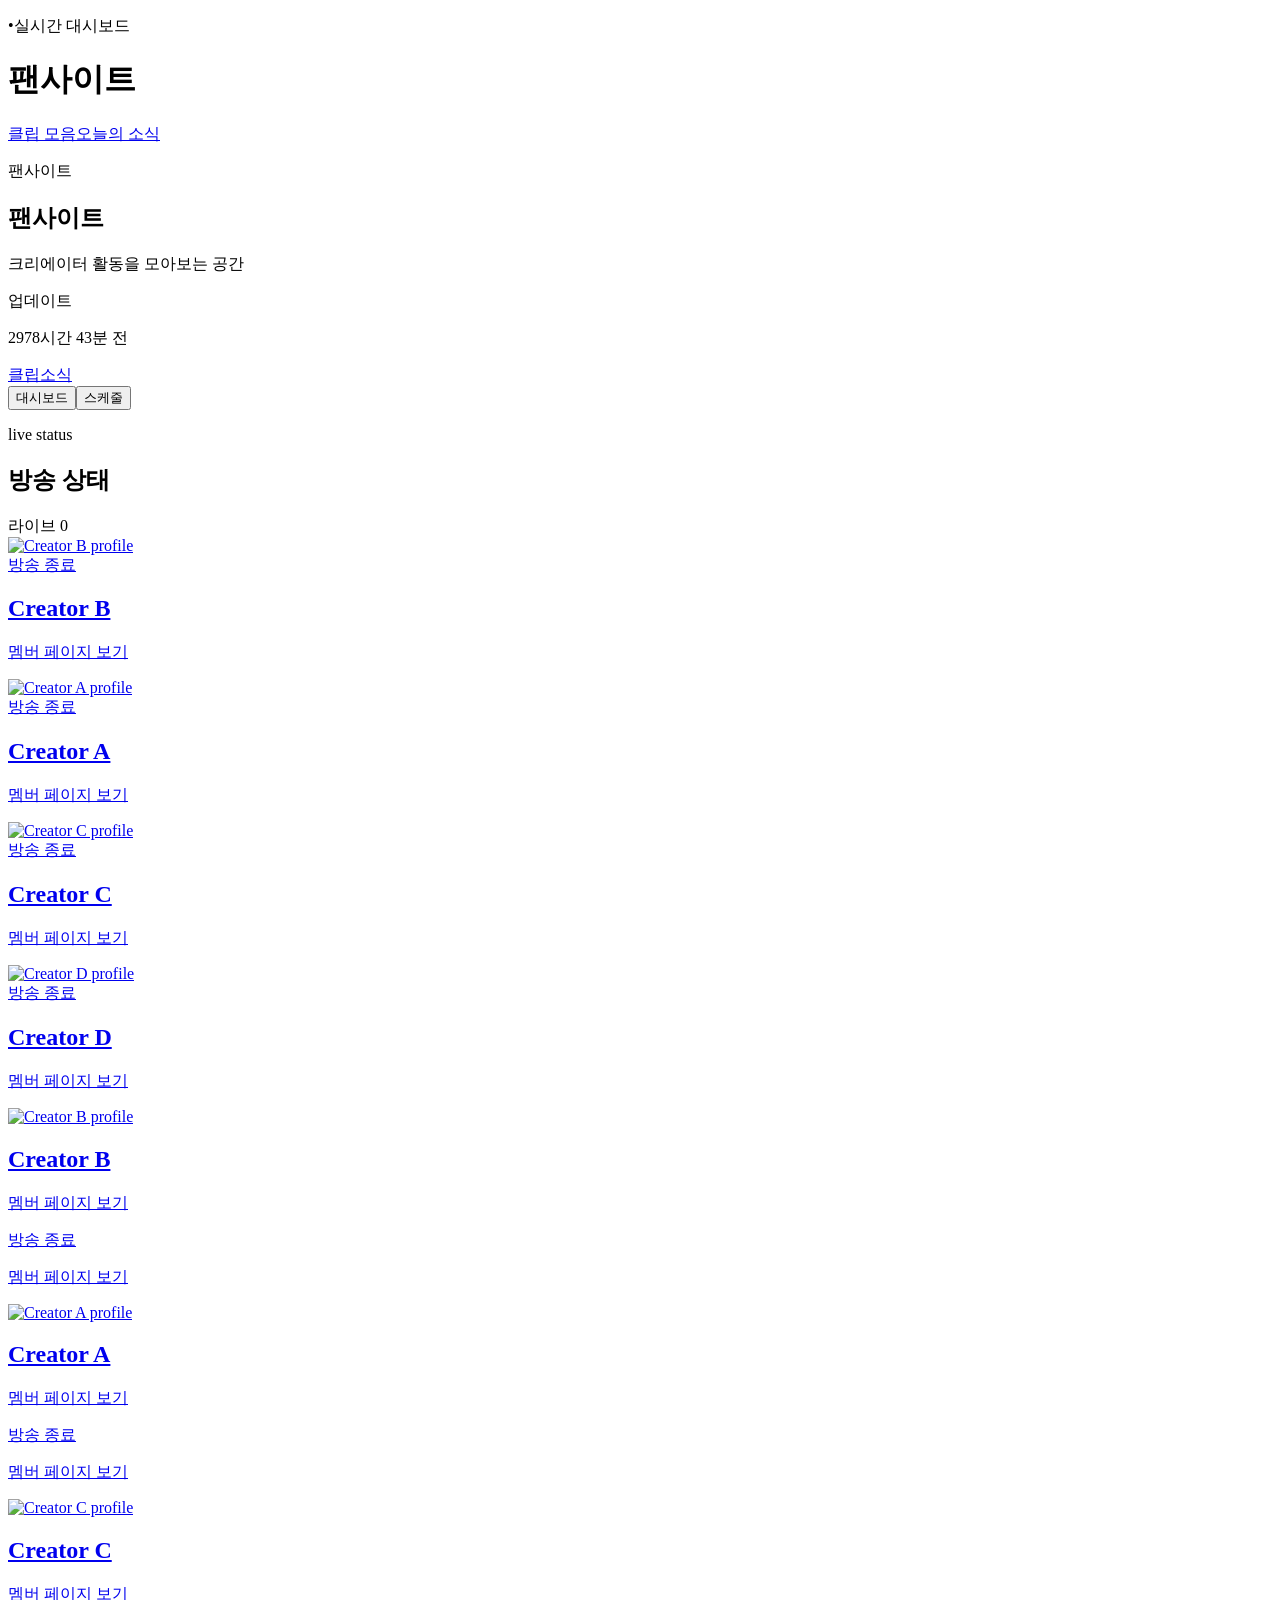
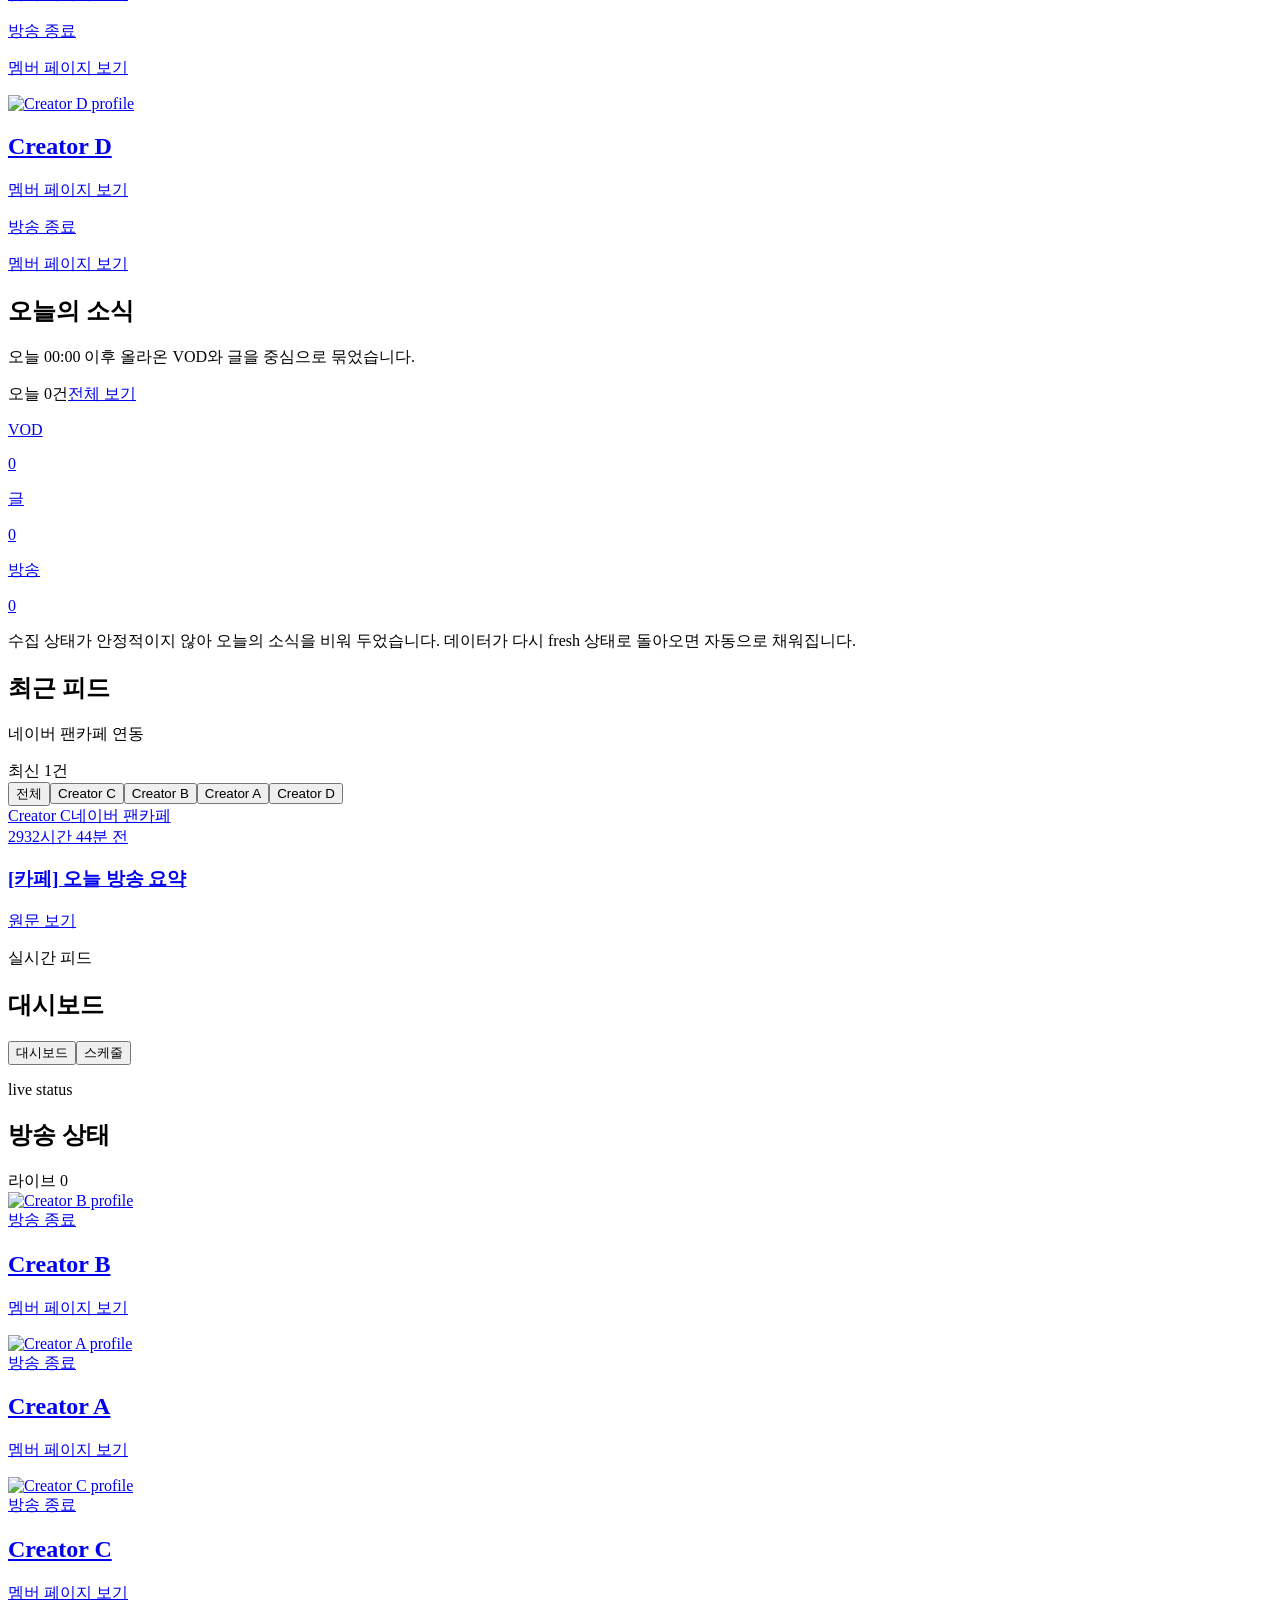
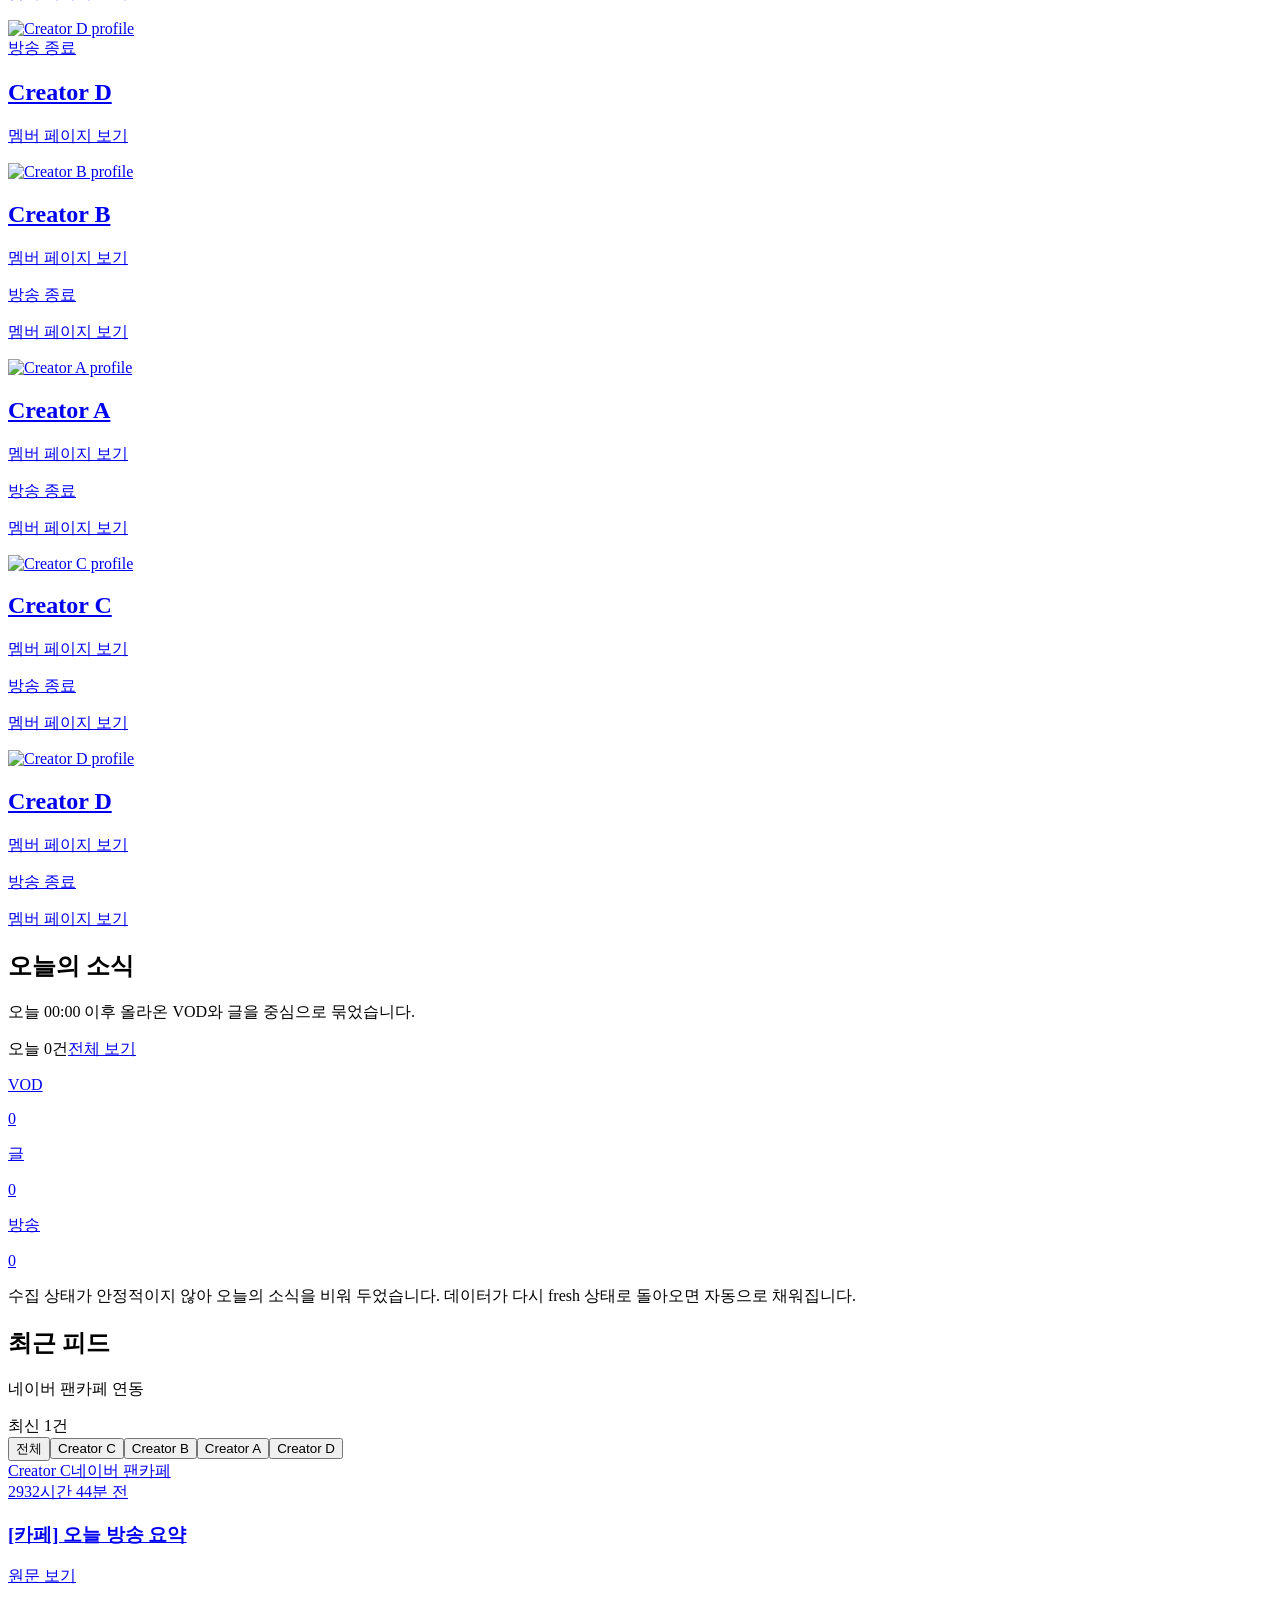
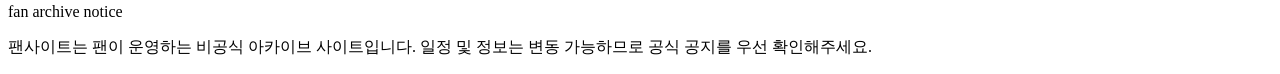
==== commit 489c4cb7: "Rename demo to fan site" ====
--- a/index.html
+++ b/index.html
@@ -1 +1 @@
-<!DOCTYPE html><html lang="ko"><head><meta charSet="utf-8"/><meta name="viewport" content="width=device-width, initial-scale=1"/><link rel="preload" as="image" href="/jihasil_demo/avatars/creator-c.svg" fetchPriority="high"/><link rel="stylesheet" href="/jihasil_demo/_next/static/css/8e72194b61e58136.css" data-precedence="next"/><link rel="preload" as="script" fetchPriority="low" href="/jihasil_demo/_next/static/chunks/webpack-6b45f1ba65e00423.js"/><script src="/jihasil_demo/_next/static/chunks/20fc9914-42c7f7825655b12c.js" async=""></script><script src="/jihasil_demo/_next/static/chunks/628-533f97c9cb958039.js" async=""></script><script src="/jihasil_demo/_next/static/chunks/main-app-f5538ddd75205460.js" async=""></script><script src="/jihasil_demo/_next/static/chunks/app/error-2824866a14c61a64.js" async=""></script><script src="/jihasil_demo/_next/static/chunks/132-62856e8cd2ee21de.js" async=""></script><script src="/jihasil_demo/_next/static/chunks/469-4eb7c59886f94cdf.js" async=""></script><script src="/jihasil_demo/_next/static/chunks/134-f2ff7cded4d33536.js" async=""></script><script src="/jihasil_demo/_next/static/chunks/app/page-1823fadf699d15dd.js" async=""></script><title>지하실</title><meta name="description" content="지하실"/><script src="/jihasil_demo/_next/static/chunks/polyfills-42372ed130431b0a.js" noModule=""></script></head><body><!--$--><div><main class="mx-auto flex min-h-screen w-full max-w-[430px] flex-col gap-8 bg-[radial-gradient(circle_at_top,rgba(255,255,255,0.98),rgba(245,247,250,0.96)_34%,rgba(239,244,252,0.92)_100%)] px-0 py-0 md:max-w-6xl md:gap-10 md:bg-none md:px-10 md:py-12"><header data-reveal="true" data-hero-shell="true" class="hidden space-y-4 md:block"><p data-hero-item="true" class="flex items-center justify-center gap-2 text-xs font-medium text-slate-500 md:justify-start md:text-sm"><span aria-hidden="true">•</span>실시간 대시보드</p><div data-hero-item="true" class="flex flex-col items-center gap-2 md:flex-row md:items-center md:gap-3"><h1 class="text-5xl font-bold tracking-tight text-slate-950">지하실</h1></div><div data-hero-item="true" class="grid w-full grid-cols-2 gap-2 text-sm md:flex md:w-auto md:flex-wrap md:items-center md:gap-3"><a class="rounded-full border border-slate-300 bg-white px-5 py-2 text-center font-semibold text-slate-700 shadow-sm transition hover:-translate-y-0.5 hover:bg-slate-50" href="/jihasil_demo/clips/">클립 모음</a><a class="rounded-full border border-slate-300 bg-white px-5 py-2 text-center font-semibold text-slate-700 shadow-sm transition hover:-translate-y-0.5 hover:bg-slate-50" href="/jihasil_demo/recap/">오늘의 소식</a></div></header><section data-reveal="true" class="md:hidden"><div data-hero-shell="true" data-hero-item="true" class="relative overflow-hidden rounded-b-[2.25rem] border-b border-white/60 bg-[linear-gradient(180deg,rgba(249,250,252,0.98),rgba(243,246,251,0.94))] px-4 pb-5 pt-6 shadow-[0_24px_60px_rgba(148,163,184,0.16)]"><div data-floating-glow="true" aria-hidden="true" class="pointer-events-none absolute -left-10 top-0 h-32 w-32 rounded-full bg-white/80 blur-3xl"></div><div data-floating-glow="true" aria-hidden="true" class="pointer-events-none absolute -right-8 top-8 h-28 w-28 rounded-full bg-violet-200/35 blur-3xl"></div><div data-floating-glow="true" aria-hidden="true" class="pointer-events-none absolute bottom-0 left-1/3 h-20 w-40 rounded-full bg-sky-100/70 blur-3xl"></div><div class="relative space-y-5"><div data-hero-item="true" class="flex items-start justify-between gap-3"><div><p class="text-[11px] font-semibold uppercase tracking-[0.28em] text-slate-500">지하실</p><h1 class="mt-2 mobile-balance text-[2.1rem] font-semibold leading-none tracking-[-0.04em] text-slate-950">지하실</h1><p class="mt-1 text-sm text-slate-500">지하돌 활동을 모아보는 공간</p></div><div class="min-w-[6.9rem] shrink-0 rounded-[1.35rem] border border-white/70 bg-white/70 px-4 py-3 text-right shadow-[0_10px_26px_rgba(148,163,184,0.14)] backdrop-blur"><p class="text-[10px] font-semibold uppercase tracking-[0.22em] text-slate-500">업데이트</p><p class="mt-1 text-sm font-semibold text-slate-900">2978시간 37분 전</p><div class="mt-2 flex justify-end gap-1.5"><span title="Creator B" class="h-2.5 w-2.5 rounded-full bg-violet-400"></span><span title="Creator C" class="h-2.5 w-2.5 rounded-full bg-amber-400"></span><span title="Creator D" class="h-2.5 w-2.5 rounded-full bg-rose-400"></span><span title="Creator A" class="h-2.5 w-2.5 rounded-full bg-sky-400"></span></div></div></div><div data-hero-item="true" class="-mx-1 flex gap-2 overflow-x-auto px-1 pb-1 [scrollbar-width:none] [&amp;::-webkit-scrollbar]:hidden"><a class="inline-flex shrink-0 items-center gap-2 rounded-full border border-white/70 bg-white/72 px-4 py-2 text-sm font-semibold text-slate-700 shadow-[0_10px_24px_rgba(148,163,184,0.12)] backdrop-blur transition hover:bg-white" href="/jihasil_demo/clips/"><span class="h-2 w-2 rounded-full bg-violet-400"></span>클립</a><a class="inline-flex shrink-0 items-center gap-2 rounded-full border border-white/70 bg-white/72 px-4 py-2 text-sm font-semibold text-slate-700 shadow-[0_10px_24px_rgba(148,163,184,0.12)] backdrop-blur transition hover:bg-white" href="/jihasil_demo/recap/"><span class="h-2 w-2 rounded-full bg-amber-400"></span>소식</a></div><div data-hero-item="true" class="rounded-[1.6rem] border border-white/70 bg-white/55 p-1.5 shadow-[0_18px_36px_rgba(148,163,184,0.14)] backdrop-blur"><div class="grid grid-cols-2 gap-1.5"><button type="button" aria-pressed="true" class="break-keep rounded-[1.2rem] px-4 py-3 text-sm font-semibold leading-tight transition bg-slate-950 text-white shadow-[0_12px_26px_rgba(15,23,42,0.18)]">대시보드</button><button type="button" aria-pressed="false" class="break-keep rounded-[1.2rem] px-4 py-3 text-sm font-semibold leading-tight transition text-slate-500 hover:text-slate-900">스케줄</button></div></div></div></div><div data-reveal="true" class="px-4 pb-10 pt-6"><div class="min-h-[24rem]"><div data-home-panel="feed"><div data-reveal="true" class="space-y-8 md:space-y-10"><section data-reveal="true" class="space-y-4 md:hidden"><div class="flex items-end justify-between gap-3"><div><p class="text-[11px] font-semibold uppercase tracking-[0.24em] text-slate-400">live status</p><h2 class="mt-2 text-[1.9rem] font-semibold tracking-[-0.04em] text-slate-950">방송 상태</h2></div><span class="rounded-full border border-white/70 bg-white/80 px-3 py-1 text-xs font-semibold text-slate-600 shadow-sm">라이브 0</span></div><section class="flex snap-x snap-mandatory gap-4 overflow-x-auto pb-3 pr-4 [scrollbar-width:none] [&amp;::-webkit-scrollbar]:hidden"><div class="w-[14.75rem] flex-none snap-start"><a data-reveal-card="member" class="group block w-full" href="/jihasil_demo/member/cocomizzang/"><article class="space-y-3 w-full overflow-hidden"><div data-member-media-shell="true" class="glass-surface relative overflow-hidden border border-amber-200/80 bg-white/75  shadow-[0_22px_44px_rgba(148,163,184,0.18)] aspect-[0.78] rounded-[28px]"><div data-touch-spotlight="true" aria-hidden="true" class="pointer-events-none absolute left-1/2 top-1/2 z-[1] h-36 w-36 -translate-x-1/2 -translate-y-1/2 rounded-full bg-white/35 opacity-0 blur-3xl will-change-transform"></div><div data-touch-streak="true" aria-hidden="true" class="pointer-events-none absolute left-1/2 top-1/2 z-[1] h-20 w-40 -translate-x-1/2 -translate-y-1/2 rounded-full bg-[radial-gradient(circle_at_center,rgba(255,255,255,0.58),rgba(255,255,255,0.18)_48%,rgba(255,255,255,0)_78%)] opacity-0 blur-xl mix-blend-screen will-change-transform"></div><img src="/jihasil_demo/avatars/creator-c.svg" alt="Creator C profile" data-parallax-media="true" loading="eager" decoding="async" fetchPriority="high" width="640" height="820" class="absolute inset-0 h-full w-full object-cover transition duration-500 will-change-transform"/><div class="absolute inset-x-0 bottom-0 bg-gradient-to-t from-slate-950/70 via-slate-950/30 to-transparent h-24"></div><div class="absolute inset-x-0 bottom-0 p-3"><span class="inline-flex shrink-0 items-center whitespace-nowrap rounded-full border border-slate-200 bg-slate-100 px-3 py-1 text-xs font-semibold text-slate-500">방송 종료</span></div></div><div class="min-w-0 px-1"><h2 class="line-clamp-2 break-keep font-semibold tracking-tight text-slate-950 text-[1.15rem] leading-[1.15]">Creator C</h2><p class="mt-1 line-clamp-2 break-keep text-slate-500 text-sm leading-5">멤버 페이지 보기</p></div></article></a></div><div class="w-[10.5rem] flex-none snap-start"><a data-reveal-card="member" class="group block w-full" href="/jihasil_demo/member/bbungchi/"><article class="space-y-2.5 w-full overflow-hidden"><div data-member-media-shell="true" class="glass-surface relative overflow-hidden border border-violet-300/80 bg-white/75  shadow-[0_22px_44px_rgba(148,163,184,0.18)] aspect-[0.92] rounded-[24px]"><div data-touch-spotlight="true" aria-hidden="true" class="pointer-events-none absolute left-1/2 top-1/2 z-[1] h-36 w-36 -translate-x-1/2 -translate-y-1/2 rounded-full bg-white/35 opacity-0 blur-3xl will-change-transform"></div><div data-touch-streak="true" aria-hidden="true" class="pointer-events-none absolute left-1/2 top-1/2 z-[1] h-20 w-40 -translate-x-1/2 -translate-y-1/2 rounded-full bg-[radial-gradient(circle_at_center,rgba(255,255,255,0.58),rgba(255,255,255,0.18)_48%,rgba(255,255,255,0)_78%)] opacity-0 blur-xl mix-blend-screen will-change-transform"></div><img src="/jihasil_demo/avatars/creator-b.svg" alt="Creator B profile" data-parallax-media="true" loading="lazy" decoding="async" fetchPriority="low" width="640" height="820" class="absolute inset-0 h-full w-full object-cover transition duration-500 scale-[1.01] will-change-transform"/><div class="absolute inset-x-0 bottom-0 bg-gradient-to-t from-slate-950/70 via-slate-950/30 to-transparent h-20"></div><div class="absolute inset-x-0 bottom-0 p-2.5"><span class="inline-flex shrink-0 items-center whitespace-nowrap rounded-full border border-slate-200 bg-slate-100 px-3 py-1 text-xs font-semibold text-slate-500">방송 종료</span></div></div><div class="min-w-0 px-1"><h2 class="line-clamp-2 break-keep font-semibold tracking-tight text-slate-950 text-[1.02rem] leading-[1.2]">Creator B</h2><p class="mt-1 line-clamp-2 break-keep text-slate-500 text-[13px] leading-[1.35rem]">멤버 페이지 보기</p></div></article></a></div><div class="w-[10.5rem] flex-none snap-start"><a data-reveal-card="member" class="group block w-full" href="/jihasil_demo/member/aengduwoo/"><article class="space-y-2.5 w-full overflow-hidden"><div data-member-media-shell="true" class="glass-surface relative overflow-hidden border border-rose-200/80 bg-white/75  shadow-[0_22px_44px_rgba(148,163,184,0.18)] aspect-[0.92] rounded-[24px]"><div data-touch-spotlight="true" aria-hidden="true" class="pointer-events-none absolute left-1/2 top-1/2 z-[1] h-36 w-36 -translate-x-1/2 -translate-y-1/2 rounded-full bg-white/35 opacity-0 blur-3xl will-change-transform"></div><div data-touch-streak="true" aria-hidden="true" class="pointer-events-none absolute left-1/2 top-1/2 z-[1] h-20 w-40 -translate-x-1/2 -translate-y-1/2 rounded-full bg-[radial-gradient(circle_at_center,rgba(255,255,255,0.58),rgba(255,255,255,0.18)_48%,rgba(255,255,255,0)_78%)] opacity-0 blur-xl mix-blend-screen will-change-transform"></div><img src="/jihasil_demo/avatars/creator-d.svg" alt="Creator D profile" data-parallax-media="true" loading="lazy" decoding="async" fetchPriority="low" width="640" height="820" class="absolute inset-0 h-full w-full object-cover transition duration-500 scale-[1.01] will-change-transform"/><div class="absolute inset-x-0 bottom-0 bg-gradient-to-t from-slate-950/70 via-slate-950/30 to-transparent h-20"></div><div class="absolute inset-x-0 bottom-0 p-2.5"><span class="inline-flex shrink-0 items-center whitespace-nowrap rounded-full border border-slate-200 bg-slate-100 px-3 py-1 text-xs font-semibold text-slate-500">방송 종료</span></div></div><div class="min-w-0 px-1"><h2 class="line-clamp-2 break-keep font-semibold tracking-tight text-slate-950 text-[1.02rem] leading-[1.2]">Creator D</h2><p class="mt-1 line-clamp-2 break-keep text-slate-500 text-[13px] leading-[1.35rem]">멤버 페이지 보기</p></div></article></a></div><div class="w-[10.5rem] flex-none snap-start"><a data-reveal-card="member" class="group block w-full" href="/jihasil_demo/member/inorisama/"><article class="space-y-2.5 w-full overflow-hidden"><div data-member-media-shell="true" class="glass-surface relative overflow-hidden border border-sky-200/80 bg-white/75  shadow-[0_22px_44px_rgba(148,163,184,0.18)] aspect-[0.92] rounded-[24px]"><div data-touch-spotlight="true" aria-hidden="true" class="pointer-events-none absolute left-1/2 top-1/2 z-[1] h-36 w-36 -translate-x-1/2 -translate-y-1/2 rounded-full bg-white/35 opacity-0 blur-3xl will-change-transform"></div><div data-touch-streak="true" aria-hidden="true" class="pointer-events-none absolute left-1/2 top-1/2 z-[1] h-20 w-40 -translate-x-1/2 -translate-y-1/2 rounded-full bg-[radial-gradient(circle_at_center,rgba(255,255,255,0.58),rgba(255,255,255,0.18)_48%,rgba(255,255,255,0)_78%)] opacity-0 blur-xl mix-blend-screen will-change-transform"></div><img src="/jihasil_demo/avatars/creator-a.svg" alt="Creator A profile" data-parallax-media="true" loading="lazy" decoding="async" fetchPriority="low" width="640" height="820" class="absolute inset-0 h-full w-full object-cover transition duration-500 scale-[1.01] will-change-transform"/><div class="absolute inset-x-0 bottom-0 bg-gradient-to-t from-slate-950/70 via-slate-950/30 to-transparent h-20"></div><div class="absolute inset-x-0 bottom-0 p-2.5"><span class="inline-flex shrink-0 items-center whitespace-nowrap rounded-full border border-slate-200 bg-slate-100 px-3 py-1 text-xs font-semibold text-slate-500">방송 종료</span></div></div><div class="min-w-0 px-1"><h2 class="line-clamp-2 break-keep font-semibold tracking-tight text-slate-950 text-[1.02rem] leading-[1.2]">Creator A</h2><p class="mt-1 line-clamp-2 break-keep text-slate-500 text-[13px] leading-[1.35rem]">멤버 페이지 보기</p></div></article></a></div></section></section><section data-reveal="true" class="hidden gap-6 md:grid md:grid-cols-2"><a data-reveal-card="member" class="glass-surface group relative overflow-hidden rounded-3xl border p-6 shadow-sm backdrop-blur-xl transition border-amber-200/80 bg-white/75" href="/jihasil_demo/member/cocomizzang/"><article class="relative flex flex-col gap-5"><div class="flex items-start gap-4"><img src="/jihasil_demo/avatars/creator-c.svg" alt="Creator C profile" data-parallax-media="true" loading="lazy" decoding="async" width="56" height="56" class="h-14 w-14 rounded-full border border-white/80 object-cover shadow-sm"/><div class="min-w-0 space-y-1"><h2 class="truncate text-2xl font-semibold tracking-tight text-slate-900">Creator C</h2><p class="line-clamp-1 text-sm text-slate-500">멤버 페이지 보기</p></div></div><div><span class="inline-flex shrink-0 items-center whitespace-nowrap rounded-full border border-slate-200 bg-slate-100 px-3 py-1 text-xs font-semibold text-slate-500">방송 종료</span></div><div class="border-t border-slate-200/70 pt-4"><p class="inline-flex items-center text-sm font-medium transition text-amber-700 group-hover:text-amber-900">멤버 페이지 보기</p></div></article></a><a data-reveal-card="member" class="glass-surface group relative overflow-hidden rounded-3xl border p-6 shadow-sm backdrop-blur-xl transition border-violet-300/80 bg-white/75" href="/jihasil_demo/member/bbungchi/"><article class="relative flex flex-col gap-5"><div class="flex items-start gap-4"><img src="/jihasil_demo/avatars/creator-b.svg" alt="Creator B profile" data-parallax-media="true" loading="lazy" decoding="async" width="56" height="56" class="h-14 w-14 rounded-full border border-white/80 object-cover shadow-sm"/><div class="min-w-0 space-y-1"><h2 class="truncate text-2xl font-semibold tracking-tight text-slate-900">Creator B</h2><p class="line-clamp-1 text-sm text-slate-500">멤버 페이지 보기</p></div></div><div><span class="inline-flex shrink-0 items-center whitespace-nowrap rounded-full border border-slate-200 bg-slate-100 px-3 py-1 text-xs font-semibold text-slate-500">방송 종료</span></div><div class="border-t border-slate-200/70 pt-4"><p class="inline-flex items-center text-sm font-medium transition text-violet-700 group-hover:text-violet-900">멤버 페이지 보기</p></div></article></a><a data-reveal-card="member" class="glass-surface group relative overflow-hidden rounded-3xl border p-6 shadow-sm backdrop-blur-xl transition border-rose-200/80 bg-white/75" href="/jihasil_demo/member/aengduwoo/"><article class="relative flex flex-col gap-5"><div class="flex items-start gap-4"><img src="/jihasil_demo/avatars/creator-d.svg" alt="Creator D profile" data-parallax-media="true" loading="lazy" decoding="async" width="56" height="56" class="h-14 w-14 rounded-full border border-white/80 object-cover shadow-sm"/><div class="min-w-0 space-y-1"><h2 class="truncate text-2xl font-semibold tracking-tight text-slate-900">Creator D</h2><p class="line-clamp-1 text-sm text-slate-500">멤버 페이지 보기</p></div></div><div><span class="inline-flex shrink-0 items-center whitespace-nowrap rounded-full border border-slate-200 bg-slate-100 px-3 py-1 text-xs font-semibold text-slate-500">방송 종료</span></div><div class="border-t border-slate-200/70 pt-4"><p class="inline-flex items-center text-sm font-medium transition text-rose-600 group-hover:text-rose-800">멤버 페이지 보기</p></div></article></a><a data-reveal-card="member" class="glass-surface group relative overflow-hidden rounded-3xl border p-6 shadow-sm backdrop-blur-xl transition border-sky-200/80 bg-white/75" href="/jihasil_demo/member/inorisama/"><article class="relative flex flex-col gap-5"><div class="flex items-start gap-4"><img src="/jihasil_demo/avatars/creator-a.svg" alt="Creator A profile" data-parallax-media="true" loading="lazy" decoding="async" width="56" height="56" class="h-14 w-14 rounded-full border border-white/80 object-cover shadow-sm"/><div class="min-w-0 space-y-1"><h2 class="truncate text-2xl font-semibold tracking-tight text-slate-900">Creator A</h2><p class="line-clamp-1 text-sm text-slate-500">멤버 페이지 보기</p></div></div><div><span class="inline-flex shrink-0 items-center whitespace-nowrap rounded-full border border-slate-200 bg-slate-100 px-3 py-1 text-xs font-semibold text-slate-500">방송 종료</span></div><div class="border-t border-slate-200/70 pt-4"><p class="inline-flex items-center text-sm font-medium transition text-indigo-500 group-hover:text-indigo-700">멤버 페이지 보기</p></div></article></a></section><section data-reveal="true" class="mobile-defer space-y-4 md:space-y-5"><div class="flex flex-wrap items-end justify-between gap-3"><div><h2 class="text-4xl font-semibold tracking-tight text-ink">오늘의 소식</h2><p class="mt-1 text-xs text-slate-500 md:text-sm">오늘 00:00 이후 올라온 VOD와 글을 중심으로 묶었습니다.</p><div class="mt-3 flex items-center gap-2 md:hidden"><span class="h-2.5 w-2.5 rounded-full bg-amber-400"></span><span class="h-2.5 w-2.5 rounded-full bg-violet-400"></span><span class="h-2.5 w-2.5 rounded-full bg-sky-400"></span><span class="h-2.5 w-2.5 rounded-full bg-rose-400"></span></div></div><div class="flex items-center gap-2"><span class="rounded-full border border-slate-200/80 bg-white/70 px-3 py-1 text-[11px] text-slate-500 shadow-sm md:text-xs">오늘 <!-- -->0<!-- -->건</span><a class="rounded-full border border-slate-300 bg-white px-4 py-2 text-sm font-semibold text-slate-700 shadow-sm transition hover:-translate-y-0.5 hover:bg-slate-50" href="/jihasil_demo/recap/">전체 보기</a></div></div><div class="grid gap-3 grid-cols-3"><a href="/jihasil_demo/recap/#recap-vods"><div class="rounded-2xl border border-white/70 bg-white/80 px-4 py-3 shadow-sm"><p class="text-[11px] uppercase tracking-[0.18em] text-slate-500">VOD</p><p class="mt-1 text-xl font-semibold tracking-tight text-slate-900">0</p></div></a><a href="/jihasil_demo/recap/#recap-posts"><div class="rounded-2xl border border-white/70 bg-white/80 px-4 py-3 shadow-sm"><p class="text-[11px] uppercase tracking-[0.18em] text-slate-500">글</p><p class="mt-1 text-xl font-semibold tracking-tight text-slate-900">0</p></div></a><a href="/jihasil_demo/recap/#recap-broadcasts"><div class="rounded-2xl border border-white/70 bg-white/80 px-4 py-3 shadow-sm"><p class="text-[11px] uppercase tracking-[0.18em] text-slate-500">방송</p><p class="mt-1 text-xl font-semibold tracking-tight text-slate-900">0</p></div></a></div><div class="rounded-3xl border border-amber-300 bg-amber-50 px-6 py-8 text-sm leading-6 text-amber-800 mobile-pretty">수집 상태가 안정적이지 않아 오늘의 소식을 비워 두었습니다. 데이터가 다시 fresh 상태로 돌아오면 자동으로 채워집니다.</div></section><section data-reveal="true" class="mobile-defer space-y-4 md:space-y-5"><div class="flex flex-wrap items-end justify-between gap-3"><div><h2 class="text-4xl font-semibold tracking-tight text-ink md:text-4xl">최근 피드</h2><p class="mt-1 text-xs text-slate-500 md:text-sm">네이버 팬카페 연동</p><div class="mt-3 flex items-center gap-2 md:hidden"><span class="h-2.5 w-2.5 rounded-full bg-violet-400"></span><span class="h-2.5 w-2.5 rounded-full bg-amber-400"></span><span class="h-2.5 w-2.5 rounded-full bg-rose-400"></span><span class="h-2.5 w-2.5 rounded-full bg-sky-400"></span></div></div><span class="rounded-full border border-slate-200/80 bg-white/70 px-3 py-1 text-[11px] text-slate-500 shadow-sm md:text-xs">최신 <!-- -->1<!-- -->건</span></div><div class="grid grid-cols-2 gap-2 md:flex md:flex-wrap md:gap-3"><button type="button" data-filter-chip="true" data-selected="true" class="col-span-2 rounded-xl border px-3 py-2 text-xs font-semibold leading-tight transition break-keep md:col-auto md:rounded-full md:px-5 md:py-2 md:text-sm md:transform-gpu md:transition-[transform,box-shadow,background-color,color,border-color] md:duration-200 md:hover:-translate-y-[3px] md:hover:shadow-[0_14px_24px_rgba(15,23,42,0.08)] active:scale-[0.985] border-slate-800 bg-slate-900 text-white shadow-md">전체</button><button type="button" data-filter-chip="true" data-selected="false" class="rounded-xl border px-3 py-2 text-xs font-semibold leading-tight shadow-sm transition break-keep md:rounded-full md:px-5 md:py-2 md:text-sm md:transform-gpu md:transition-[transform,box-shadow,background-color,color,border-color] md:duration-200 md:hover:-translate-y-[3px] md:hover:shadow-[0_14px_24px_rgba(15,23,42,0.08)] active:scale-[0.985] border-amber-200 bg-white/80 text-amber-700 hover:bg-amber-50">Creator C</button><button type="button" data-filter-chip="true" data-selected="false" class="rounded-xl border px-3 py-2 text-xs font-semibold leading-tight shadow-sm transition break-keep md:rounded-full md:px-5 md:py-2 md:text-sm md:transform-gpu md:transition-[transform,box-shadow,background-color,color,border-color] md:duration-200 md:hover:-translate-y-[3px] md:hover:shadow-[0_14px_24px_rgba(15,23,42,0.08)] active:scale-[0.985] border-violet-200 bg-white/80 text-violet-700 hover:bg-violet-50">Creator B</button><button type="button" data-filter-chip="true" data-selected="false" class="rounded-xl border px-3 py-2 text-xs font-semibold leading-tight shadow-sm transition break-keep md:rounded-full md:px-5 md:py-2 md:text-sm md:transform-gpu md:transition-[transform,box-shadow,background-color,color,border-color] md:duration-200 md:hover:-translate-y-[3px] md:hover:shadow-[0_14px_24px_rgba(15,23,42,0.08)] active:scale-[0.985] border-sky-200 bg-white/80 text-sky-700 hover:bg-sky-50">Creator A</button><button type="button" data-filter-chip="true" data-selected="false" class="rounded-xl border px-3 py-2 text-xs font-semibold leading-tight shadow-sm transition break-keep md:rounded-full md:px-5 md:py-2 md:text-sm md:transform-gpu md:transition-[transform,box-shadow,background-color,color,border-color] md:duration-200 md:hover:-translate-y-[3px] md:hover:shadow-[0_14px_24px_rgba(15,23,42,0.08)] active:scale-[0.985] border-rose-200 bg-white/80 text-rose-700 hover:bg-rose-50">Creator D</button></div><div class="grid gap-4 md:grid-cols-2 md:gap-5 xl:grid-cols-3"><a data-reveal-card="post" href="https://cafe.naver.com" target="_blank" rel="noopener noreferrer" class="glass-surface group flex min-h-[158px] flex-col rounded-2xl border px-4 py-3.5 shadow-sm backdrop-blur-xl transition md:h-52 md:rounded-3xl md:py-4 border-amber-200/80 bg-gradient-to-br from-white/80 to-amber-50/80"><div class="flex items-start justify-between gap-2"><div class="flex items-center gap-2"><span class="inline-flex rounded-full border px-2 py-0.5 text-[11px] font-semibold border-amber-300 bg-amber-100/90 text-amber-900">Creator C</span><span class="hidden md:inline-flex"><span class="inline-flex rounded-full border px-2 py-0.5 text-[11px] font-semibold border-emerald-200 bg-emerald-50 text-emerald-700">네이버 팬카페</span></span></div><span class="shrink-0 text-[10px] text-slate-500 md:text-[11px]" title="26. 3. 3. 19:10">2932시간 38분 전</span></div><h3 class="mt-3 line-clamp-2 break-keep text-[15px] font-semibold leading-6 tracking-tight text-slate-900 mobile-pretty md:line-clamp-3 md:text-xl md:leading-8">[카페] 오늘 방송 요약</h3><div class="mt-auto border-t border-slate-200/70 pt-3"><p class="text-xs font-medium transition md:text-sm text-amber-700 group-hover:text-amber-900">원문 보기</p></div></a></div></section></div></div></div></div></section><section data-reveal="true" data-hero-shell="true" class="hidden space-y-2.5 md:block md:space-y-3"><div data-hero-item="true" class="flex flex-wrap items-center justify-between gap-3"><div><p class="text-xs font-semibold uppercase tracking-[0.2em] text-slate-500">실시간 피드</p><h2 class="mt-1.5 text-4xl font-semibold tracking-tight text-slate-950">대시보드</h2></div><div class="inline-flex rounded-full border border-slate-200 bg-white/80 p-1 shadow-sm backdrop-blur"><button type="button" aria-pressed="true" class="rounded-full px-4 py-2 text-sm font-semibold transition md:px-5 bg-slate-900 text-white shadow-[0_10px_20px_rgba(15,23,42,0.18)]">대시보드</button><button type="button" aria-pressed="false" class="rounded-full px-4 py-2 text-sm font-semibold transition md:px-5 text-slate-500 hover:text-slate-900">스케줄</button></div></div><div class="-mx-3 overflow-hidden px-3 py-0.5 md:py-1"><div class="flex w-[200%] transition-transform duration-[360ms] ease-[cubic-bezier(0.22,1,0.36,1)] translate-x-0"><div data-home-panel="feed" class="w-1/2 shrink-0 overflow-hidden pr-6 md:pr-8 [contain:paint]"><div data-reveal="true" class="space-y-8 md:space-y-10"><section data-reveal="true" class="space-y-4 md:hidden"><div class="flex items-end justify-between gap-3"><div><p class="text-[11px] font-semibold uppercase tracking-[0.24em] text-slate-400">live status</p><h2 class="mt-2 text-[1.9rem] font-semibold tracking-[-0.04em] text-slate-950">방송 상태</h2></div><span class="rounded-full border border-white/70 bg-white/80 px-3 py-1 text-xs font-semibold text-slate-600 shadow-sm">라이브 0</span></div><section class="flex snap-x snap-mandatory gap-4 overflow-x-auto pb-3 pr-4 [scrollbar-width:none] [&amp;::-webkit-scrollbar]:hidden"><div class="w-[14.75rem] flex-none snap-start"><a data-reveal-card="member" class="group block w-full" href="/jihasil_demo/member/cocomizzang/"><article class="space-y-3 w-full overflow-hidden"><div data-member-media-shell="true" class="glass-surface relative overflow-hidden border border-amber-200/80 bg-white/75  shadow-[0_22px_44px_rgba(148,163,184,0.18)] aspect-[0.78] rounded-[28px]"><div data-touch-spotlight="true" aria-hidden="true" class="pointer-events-none absolute left-1/2 top-1/2 z-[1] h-36 w-36 -translate-x-1/2 -translate-y-1/2 rounded-full bg-white/35 opacity-0 blur-3xl will-change-transform"></div><div data-touch-streak="true" aria-hidden="true" class="pointer-events-none absolute left-1/2 top-1/2 z-[1] h-20 w-40 -translate-x-1/2 -translate-y-1/2 rounded-full bg-[radial-gradient(circle_at_center,rgba(255,255,255,0.58),rgba(255,255,255,0.18)_48%,rgba(255,255,255,0)_78%)] opacity-0 blur-xl mix-blend-screen will-change-transform"></div><img src="/jihasil_demo/avatars/creator-c.svg" alt="Creator C profile" data-parallax-media="true" loading="eager" decoding="async" fetchPriority="high" width="640" height="820" class="absolute inset-0 h-full w-full object-cover transition duration-500 will-change-transform"/><div class="absolute inset-x-0 bottom-0 bg-gradient-to-t from-slate-950/70 via-slate-950/30 to-transparent h-24"></div><div class="absolute inset-x-0 bottom-0 p-3"><span class="inline-flex shrink-0 items-center whitespace-nowrap rounded-full border border-slate-200 bg-slate-100 px-3 py-1 text-xs font-semibold text-slate-500">방송 종료</span></div></div><div class="min-w-0 px-1"><h2 class="line-clamp-2 break-keep font-semibold tracking-tight text-slate-950 text-[1.15rem] leading-[1.15]">Creator C</h2><p class="mt-1 line-clamp-2 break-keep text-slate-500 text-sm leading-5">멤버 페이지 보기</p></div></article></a></div><div class="w-[10.5rem] flex-none snap-start"><a data-reveal-card="member" class="group block w-full" href="/jihasil_demo/member/bbungchi/"><article class="space-y-2.5 w-full overflow-hidden"><div data-member-media-shell="true" class="glass-surface relative overflow-hidden border border-violet-300/80 bg-white/75  shadow-[0_22px_44px_rgba(148,163,184,0.18)] aspect-[0.92] rounded-[24px]"><div data-touch-spotlight="true" aria-hidden="true" class="pointer-events-none absolute left-1/2 top-1/2 z-[1] h-36 w-36 -translate-x-1/2 -translate-y-1/2 rounded-full bg-white/35 opacity-0 blur-3xl will-change-transform"></div><div data-touch-streak="true" aria-hidden="true" class="pointer-events-none absolute left-1/2 top-1/2 z-[1] h-20 w-40 -translate-x-1/2 -translate-y-1/2 rounded-full bg-[radial-gradient(circle_at_center,rgba(255,255,255,0.58),rgba(255,255,255,0.18)_48%,rgba(255,255,255,0)_78%)] opacity-0 blur-xl mix-blend-screen will-change-transform"></div><img src="/jihasil_demo/avatars/creator-b.svg" alt="Creator B profile" data-parallax-media="true" loading="lazy" decoding="async" fetchPriority="low" width="640" height="820" class="absolute inset-0 h-full w-full object-cover transition duration-500 scale-[1.01] will-change-transform"/><div class="absolute inset-x-0 bottom-0 bg-gradient-to-t from-slate-950/70 via-slate-950/30 to-transparent h-20"></div><div class="absolute inset-x-0 bottom-0 p-2.5"><span class="inline-flex shrink-0 items-center whitespace-nowrap rounded-full border border-slate-200 bg-slate-100 px-3 py-1 text-xs font-semibold text-slate-500">방송 종료</span></div></div><div class="min-w-0 px-1"><h2 class="line-clamp-2 break-keep font-semibold tracking-tight text-slate-950 text-[1.02rem] leading-[1.2]">Creator B</h2><p class="mt-1 line-clamp-2 break-keep text-slate-500 text-[13px] leading-[1.35rem]">멤버 페이지 보기</p></div></article></a></div><div class="w-[10.5rem] flex-none snap-start"><a data-reveal-card="member" class="group block w-full" href="/jihasil_demo/member/aengduwoo/"><article class="space-y-2.5 w-full overflow-hidden"><div data-member-media-shell="true" class="glass-surface relative overflow-hidden border border-rose-200/80 bg-white/75  shadow-[0_22px_44px_rgba(148,163,184,0.18)] aspect-[0.92] rounded-[24px]"><div data-touch-spotlight="true" aria-hidden="true" class="pointer-events-none absolute left-1/2 top-1/2 z-[1] h-36 w-36 -translate-x-1/2 -translate-y-1/2 rounded-full bg-white/35 opacity-0 blur-3xl will-change-transform"></div><div data-touch-streak="true" aria-hidden="true" class="pointer-events-none absolute left-1/2 top-1/2 z-[1] h-20 w-40 -translate-x-1/2 -translate-y-1/2 rounded-full bg-[radial-gradient(circle_at_center,rgba(255,255,255,0.58),rgba(255,255,255,0.18)_48%,rgba(255,255,255,0)_78%)] opacity-0 blur-xl mix-blend-screen will-change-transform"></div><img src="/jihasil_demo/avatars/creator-d.svg" alt="Creator D profile" data-parallax-media="true" loading="lazy" decoding="async" fetchPriority="low" width="640" height="820" class="absolute inset-0 h-full w-full object-cover transition duration-500 scale-[1.01] will-change-transform"/><div class="absolute inset-x-0 bottom-0 bg-gradient-to-t from-slate-950/70 via-slate-950/30 to-transparent h-20"></div><div class="absolute inset-x-0 bottom-0 p-2.5"><span class="inline-flex shrink-0 items-center whitespace-nowrap rounded-full border border-slate-200 bg-slate-100 px-3 py-1 text-xs font-semibold text-slate-500">방송 종료</span></div></div><div class="min-w-0 px-1"><h2 class="line-clamp-2 break-keep font-semibold tracking-tight text-slate-950 text-[1.02rem] leading-[1.2]">Creator D</h2><p class="mt-1 line-clamp-2 break-keep text-slate-500 text-[13px] leading-[1.35rem]">멤버 페이지 보기</p></div></article></a></div><div class="w-[10.5rem] flex-none snap-start"><a data-reveal-card="member" class="group block w-full" href="/jihasil_demo/member/inorisama/"><article class="space-y-2.5 w-full overflow-hidden"><div data-member-media-shell="true" class="glass-surface relative overflow-hidden border border-sky-200/80 bg-white/75  shadow-[0_22px_44px_rgba(148,163,184,0.18)] aspect-[0.92] rounded-[24px]"><div data-touch-spotlight="true" aria-hidden="true" class="pointer-events-none absolute left-1/2 top-1/2 z-[1] h-36 w-36 -translate-x-1/2 -translate-y-1/2 rounded-full bg-white/35 opacity-0 blur-3xl will-change-transform"></div><div data-touch-streak="true" aria-hidden="true" class="pointer-events-none absolute left-1/2 top-1/2 z-[1] h-20 w-40 -translate-x-1/2 -translate-y-1/2 rounded-full bg-[radial-gradient(circle_at_center,rgba(255,255,255,0.58),rgba(255,255,255,0.18)_48%,rgba(255,255,255,0)_78%)] opacity-0 blur-xl mix-blend-screen will-change-transform"></div><img src="/jihasil_demo/avatars/creator-a.svg" alt="Creator A profile" data-parallax-media="true" loading="lazy" decoding="async" fetchPriority="low" width="640" height="820" class="absolute inset-0 h-full w-full object-cover transition duration-500 scale-[1.01] will-change-transform"/><div class="absolute inset-x-0 bottom-0 bg-gradient-to-t from-slate-950/70 via-slate-950/30 to-transparent h-20"></div><div class="absolute inset-x-0 bottom-0 p-2.5"><span class="inline-flex shrink-0 items-center whitespace-nowrap rounded-full border border-slate-200 bg-slate-100 px-3 py-1 text-xs font-semibold text-slate-500">방송 종료</span></div></div><div class="min-w-0 px-1"><h2 class="line-clamp-2 break-keep font-semibold tracking-tight text-slate-950 text-[1.02rem] leading-[1.2]">Creator A</h2><p class="mt-1 line-clamp-2 break-keep text-slate-500 text-[13px] leading-[1.35rem]">멤버 페이지 보기</p></div></article></a></div></section></section><section data-reveal="true" class="hidden gap-6 md:grid md:grid-cols-2"><a data-reveal-card="member" class="glass-surface group relative overflow-hidden rounded-3xl border p-6 shadow-sm backdrop-blur-xl transition border-amber-200/80 bg-white/75" href="/jihasil_demo/member/cocomizzang/"><article class="relative flex flex-col gap-5"><div class="flex items-start gap-4"><img src="/jihasil_demo/avatars/creator-c.svg" alt="Creator C profile" data-parallax-media="true" loading="lazy" decoding="async" width="56" height="56" class="h-14 w-14 rounded-full border border-white/80 object-cover shadow-sm"/><div class="min-w-0 space-y-1"><h2 class="truncate text-2xl font-semibold tracking-tight text-slate-900">Creator C</h2><p class="line-clamp-1 text-sm text-slate-500">멤버 페이지 보기</p></div></div><div><span class="inline-flex shrink-0 items-center whitespace-nowrap rounded-full border border-slate-200 bg-slate-100 px-3 py-1 text-xs font-semibold text-slate-500">방송 종료</span></div><div class="border-t border-slate-200/70 pt-4"><p class="inline-flex items-center text-sm font-medium transition text-amber-700 group-hover:text-amber-900">멤버 페이지 보기</p></div></article></a><a data-reveal-card="member" class="glass-surface group relative overflow-hidden rounded-3xl border p-6 shadow-sm backdrop-blur-xl transition border-violet-300/80 bg-white/75" href="/jihasil_demo/member/bbungchi/"><article class="relative flex flex-col gap-5"><div class="flex items-start gap-4"><img src="/jihasil_demo/avatars/creator-b.svg" alt="Creator B profile" data-parallax-media="true" loading="lazy" decoding="async" width="56" height="56" class="h-14 w-14 rounded-full border border-white/80 object-cover shadow-sm"/><div class="min-w-0 space-y-1"><h2 class="truncate text-2xl font-semibold tracking-tight text-slate-900">Creator B</h2><p class="line-clamp-1 text-sm text-slate-500">멤버 페이지 보기</p></div></div><div><span class="inline-flex shrink-0 items-center whitespace-nowrap rounded-full border border-slate-200 bg-slate-100 px-3 py-1 text-xs font-semibold text-slate-500">방송 종료</span></div><div class="border-t border-slate-200/70 pt-4"><p class="inline-flex items-center text-sm font-medium transition text-violet-700 group-hover:text-violet-900">멤버 페이지 보기</p></div></article></a><a data-reveal-card="member" class="glass-surface group relative overflow-hidden rounded-3xl border p-6 shadow-sm backdrop-blur-xl transition border-rose-200/80 bg-white/75" href="/jihasil_demo/member/aengduwoo/"><article class="relative flex flex-col gap-5"><div class="flex items-start gap-4"><img src="/jihasil_demo/avatars/creator-d.svg" alt="Creator D profile" data-parallax-media="true" loading="lazy" decoding="async" width="56" height="56" class="h-14 w-14 rounded-full border border-white/80 object-cover shadow-sm"/><div class="min-w-0 space-y-1"><h2 class="truncate text-2xl font-semibold tracking-tight text-slate-900">Creator D</h2><p class="line-clamp-1 text-sm text-slate-500">멤버 페이지 보기</p></div></div><div><span class="inline-flex shrink-0 items-center whitespace-nowrap rounded-full border border-slate-200 bg-slate-100 px-3 py-1 text-xs font-semibold text-slate-500">방송 종료</span></div><div class="border-t border-slate-200/70 pt-4"><p class="inline-flex items-center text-sm font-medium transition text-rose-600 group-hover:text-rose-800">멤버 페이지 보기</p></div></article></a><a data-reveal-card="member" class="glass-surface group relative overflow-hidden rounded-3xl border p-6 shadow-sm backdrop-blur-xl transition border-sky-200/80 bg-white/75" href="/jihasil_demo/member/inorisama/"><article class="relative flex flex-col gap-5"><div class="flex items-start gap-4"><img src="/jihasil_demo/avatars/creator-a.svg" alt="Creator A profile" data-parallax-media="true" loading="lazy" decoding="async" width="56" height="56" class="h-14 w-14 rounded-full border border-white/80 object-cover shadow-sm"/><div class="min-w-0 space-y-1"><h2 class="truncate text-2xl font-semibold tracking-tight text-slate-900">Creator A</h2><p class="line-clamp-1 text-sm text-slate-500">멤버 페이지 보기</p></div></div><div><span class="inline-flex shrink-0 items-center whitespace-nowrap rounded-full border border-slate-200 bg-slate-100 px-3 py-1 text-xs font-semibold text-slate-500">방송 종료</span></div><div class="border-t border-slate-200/70 pt-4"><p class="inline-flex items-center text-sm font-medium transition text-indigo-500 group-hover:text-indigo-700">멤버 페이지 보기</p></div></article></a></section><section data-reveal="true" class="mobile-defer space-y-4 md:space-y-5"><div class="flex flex-wrap items-end justify-between gap-3"><div><h2 class="text-4xl font-semibold tracking-tight text-ink">오늘의 소식</h2><p class="mt-1 text-xs text-slate-500 md:text-sm">오늘 00:00 이후 올라온 VOD와 글을 중심으로 묶었습니다.</p><div class="mt-3 flex items-center gap-2 md:hidden"><span class="h-2.5 w-2.5 rounded-full bg-amber-400"></span><span class="h-2.5 w-2.5 rounded-full bg-violet-400"></span><span class="h-2.5 w-2.5 rounded-full bg-sky-400"></span><span class="h-2.5 w-2.5 rounded-full bg-rose-400"></span></div></div><div class="flex items-center gap-2"><span class="rounded-full border border-slate-200/80 bg-white/70 px-3 py-1 text-[11px] text-slate-500 shadow-sm md:text-xs">오늘 <!-- -->0<!-- -->건</span><a class="rounded-full border border-slate-300 bg-white px-4 py-2 text-sm font-semibold text-slate-700 shadow-sm transition hover:-translate-y-0.5 hover:bg-slate-50" href="/jihasil_demo/recap/">전체 보기</a></div></div><div class="grid gap-3 grid-cols-3"><a href="/jihasil_demo/recap/#recap-vods"><div class="rounded-2xl border border-white/70 bg-white/80 px-4 py-3 shadow-sm"><p class="text-[11px] uppercase tracking-[0.18em] text-slate-500">VOD</p><p class="mt-1 text-xl font-semibold tracking-tight text-slate-900">0</p></div></a><a href="/jihasil_demo/recap/#recap-posts"><div class="rounded-2xl border border-white/70 bg-white/80 px-4 py-3 shadow-sm"><p class="text-[11px] uppercase tracking-[0.18em] text-slate-500">글</p><p class="mt-1 text-xl font-semibold tracking-tight text-slate-900">0</p></div></a><a href="/jihasil_demo/recap/#recap-broadcasts"><div class="rounded-2xl border border-white/70 bg-white/80 px-4 py-3 shadow-sm"><p class="text-[11px] uppercase tracking-[0.18em] text-slate-500">방송</p><p class="mt-1 text-xl font-semibold tracking-tight text-slate-900">0</p></div></a></div><div class="rounded-3xl border border-amber-300 bg-amber-50 px-6 py-8 text-sm leading-6 text-amber-800 mobile-pretty">수집 상태가 안정적이지 않아 오늘의 소식을 비워 두었습니다. 데이터가 다시 fresh 상태로 돌아오면 자동으로 채워집니다.</div></section><section data-reveal="true" class="mobile-defer space-y-4 md:space-y-5"><div class="flex flex-wrap items-end justify-between gap-3"><div><h2 class="text-4xl font-semibold tracking-tight text-ink md:text-4xl">최근 피드</h2><p class="mt-1 text-xs text-slate-500 md:text-sm">네이버 팬카페 연동</p><div class="mt-3 flex items-center gap-2 md:hidden"><span class="h-2.5 w-2.5 rounded-full bg-violet-400"></span><span class="h-2.5 w-2.5 rounded-full bg-amber-400"></span><span class="h-2.5 w-2.5 rounded-full bg-rose-400"></span><span class="h-2.5 w-2.5 rounded-full bg-sky-400"></span></div></div><span class="rounded-full border border-slate-200/80 bg-white/70 px-3 py-1 text-[11px] text-slate-500 shadow-sm md:text-xs">최신 <!-- -->1<!-- -->건</span></div><div class="grid grid-cols-2 gap-2 md:flex md:flex-wrap md:gap-3"><button type="button" data-filter-chip="true" data-selected="true" class="col-span-2 rounded-xl border px-3 py-2 text-xs font-semibold leading-tight transition break-keep md:col-auto md:rounded-full md:px-5 md:py-2 md:text-sm md:transform-gpu md:transition-[transform,box-shadow,background-color,color,border-color] md:duration-200 md:hover:-translate-y-[3px] md:hover:shadow-[0_14px_24px_rgba(15,23,42,0.08)] active:scale-[0.985] border-slate-800 bg-slate-900 text-white shadow-md">전체</button><button type="button" data-filter-chip="true" data-selected="false" class="rounded-xl border px-3 py-2 text-xs font-semibold leading-tight shadow-sm transition break-keep md:rounded-full md:px-5 md:py-2 md:text-sm md:transform-gpu md:transition-[transform,box-shadow,background-color,color,border-color] md:duration-200 md:hover:-translate-y-[3px] md:hover:shadow-[0_14px_24px_rgba(15,23,42,0.08)] active:scale-[0.985] border-amber-200 bg-white/80 text-amber-700 hover:bg-amber-50">Creator C</button><button type="button" data-filter-chip="true" data-selected="false" class="rounded-xl border px-3 py-2 text-xs font-semibold leading-tight shadow-sm transition break-keep md:rounded-full md:px-5 md:py-2 md:text-sm md:transform-gpu md:transition-[transform,box-shadow,background-color,color,border-color] md:duration-200 md:hover:-translate-y-[3px] md:hover:shadow-[0_14px_24px_rgba(15,23,42,0.08)] active:scale-[0.985] border-violet-200 bg-white/80 text-violet-700 hover:bg-violet-50">Creator B</button><button type="button" data-filter-chip="true" data-selected="false" class="rounded-xl border px-3 py-2 text-xs font-semibold leading-tight shadow-sm transition break-keep md:rounded-full md:px-5 md:py-2 md:text-sm md:transform-gpu md:transition-[transform,box-shadow,background-color,color,border-color] md:duration-200 md:hover:-translate-y-[3px] md:hover:shadow-[0_14px_24px_rgba(15,23,42,0.08)] active:scale-[0.985] border-sky-200 bg-white/80 text-sky-700 hover:bg-sky-50">Creator A</button><button type="button" data-filter-chip="true" data-selected="false" class="rounded-xl border px-3 py-2 text-xs font-semibold leading-tight shadow-sm transition break-keep md:rounded-full md:px-5 md:py-2 md:text-sm md:transform-gpu md:transition-[transform,box-shadow,background-color,color,border-color] md:duration-200 md:hover:-translate-y-[3px] md:hover:shadow-[0_14px_24px_rgba(15,23,42,0.08)] active:scale-[0.985] border-rose-200 bg-white/80 text-rose-700 hover:bg-rose-50">Creator D</button></div><div class="grid gap-4 md:grid-cols-2 md:gap-5 xl:grid-cols-3"><a data-reveal-card="post" href="https://cafe.naver.com" target="_blank" rel="noopener noreferrer" class="glass-surface group flex min-h-[158px] flex-col rounded-2xl border px-4 py-3.5 shadow-sm backdrop-blur-xl transition md:h-52 md:rounded-3xl md:py-4 border-amber-200/80 bg-gradient-to-br from-white/80 to-amber-50/80"><div class="flex items-start justify-between gap-2"><div class="flex items-center gap-2"><span class="inline-flex rounded-full border px-2 py-0.5 text-[11px] font-semibold border-amber-300 bg-amber-100/90 text-amber-900">Creator C</span><span class="hidden md:inline-flex"><span class="inline-flex rounded-full border px-2 py-0.5 text-[11px] font-semibold border-emerald-200 bg-emerald-50 text-emerald-700">네이버 팬카페</span></span></div><span class="shrink-0 text-[10px] text-slate-500 md:text-[11px]" title="26. 3. 3. 19:10">2932시간 38분 전</span></div><h3 class="mt-3 line-clamp-2 break-keep text-[15px] font-semibold leading-6 tracking-tight text-slate-900 mobile-pretty md:line-clamp-3 md:text-xl md:leading-8">[카페] 오늘 방송 요약</h3><div class="mt-auto border-t border-slate-200/70 pt-3"><p class="text-xs font-medium transition md:text-sm text-amber-700 group-hover:text-amber-900">원문 보기</p></div></a></div></section></div></div><div data-home-panel="schedule" class="w-1/2 shrink-0 overflow-hidden pl-6 md:pl-8 [contain:paint]"><div aria-hidden="true" class="min-h-[30rem]"></div></div></div></div></section><footer data-reveal="true" class="px-5 pb-8 pt-2 md:px-0 md:pb-0"><div class="rounded-[24px] border border-white/65 bg-white/70 px-5 py-4 text-center shadow-[0_16px_32px_rgba(148,163,184,0.1)] backdrop-blur-xl md:text-left"><p class="text-[11px] font-semibold uppercase tracking-[0.24em] text-slate-400 md:text-xs">fan archive notice</p><p class="mt-2 text-sm leading-6 text-slate-600 md:max-w-3xl">지하실은 팬이 운영하는 비공식 아카이브 사이트입니다. 일정 및 정보는 변동 가능하므로 공식 공지를 우선 확인해주세요.</p></div></footer></main></div><!--/$--><script src="/jihasil_demo/_next/static/chunks/webpack-6b45f1ba65e00423.js" async=""></script><script>(self.__next_f=self.__next_f||[]).push([0])</script><script>self.__next_f.push([1,"1:\"$Sreact.fragment\"\n2:I[7273,[],\"\"]\n3:I[7490,[\"39\",\"static/chunks/app/error-2824866a14c61a64.js\"],\"default\"]\n4:I[349,[],\"\"]\n6:I[8975,[],\"OutletBoundary\"]\n9:I[8975,[],\"ViewportBoundary\"]\nb:I[8975,[],\"MetadataBoundary\"]\nd:I[8520,[],\"\"]\n:HL[\"/jihasil_demo/_next/static/css/8e72194b61e58136.css\",\"style\"]\n"])</script><script>self.__next_f.push([1,"0:{\"P\":null,\"b\":\"V8Q-lmvW8Rm8ujMHPq9I3\",\"p\":\"/jihasil_demo\",\"c\":[\"\",\"\"],\"i\":false,\"f\":[[[\"\",{\"children\":[\"__PAGE__\",{}]},\"$undefined\",\"$undefined\",true],[\"\",[\"$\",\"$1\",\"c\",{\"children\":[[[\"$\",\"link\",\"0\",{\"rel\":\"stylesheet\",\"href\":\"/jihasil_demo/_next/static/css/8e72194b61e58136.css\",\"precedence\":\"next\",\"crossOrigin\":\"$undefined\",\"nonce\":\"$undefined\"}]],[\"$\",\"html\",null,{\"lang\":\"ko\",\"children\":[\"$\",\"body\",null,{\"children\":[\"$\",\"$L2\",null,{\"parallelRouterKey\":\"children\",\"error\":\"$3\",\"errorStyles\":[],\"errorScripts\":[],\"template\":[\"$\",\"$L4\",null,{}],\"templateStyles\":\"$undefined\",\"templateScripts\":\"$undefined\",\"notFound\":[[[\"$\",\"title\",null,{\"children\":\"404: This page could not be found.\"}],[\"$\",\"div\",null,{\"style\":{\"fontFamily\":\"system-ui,\\\"Segoe UI\\\",Roboto,Helvetica,Arial,sans-serif,\\\"Apple Color Emoji\\\",\\\"Segoe UI Emoji\\\"\",\"height\":\"100vh\",\"textAlign\":\"center\",\"display\":\"flex\",\"flexDirection\":\"column\",\"alignItems\":\"center\",\"justifyContent\":\"center\"},\"children\":[\"$\",\"div\",null,{\"children\":[[\"$\",\"style\",null,{\"dangerouslySetInnerHTML\":{\"__html\":\"body{color:#000;background:#fff;margin:0}.next-error-h1{border-right:1px solid rgba(0,0,0,.3)}@media (prefers-color-scheme:dark){body{color:#fff;background:#000}.next-error-h1{border-right:1px solid rgba(255,255,255,.3)}}\"}}],[\"$\",\"h1\",null,{\"className\":\"next-error-h1\",\"style\":{\"display\":\"inline-block\",\"margin\":\"0 20px 0 0\",\"padding\":\"0 23px 0 0\",\"fontSize\":24,\"fontWeight\":500,\"verticalAlign\":\"top\",\"lineHeight\":\"49px\"},\"children\":404}],[\"$\",\"div\",null,{\"style\":{\"display\":\"inline-block\"},\"children\":[\"$\",\"h2\",null,{\"style\":{\"fontSize\":14,\"fontWeight\":400,\"lineHeight\":\"49px\",\"margin\":0},\"children\":\"This page could not be found.\"}]}]]}]}]],[]],\"forbidden\":\"$undefined\",\"unauthorized\":\"$undefined\"}]}]}]]}],{\"children\":[\"__PAGE__\",[\"$\",\"$1\",\"c\",{\"children\":[\"$L5\",\"$undefined\",null,[\"$\",\"$L6\",null,{\"children\":[\"$L7\",\"$L8\",null]}]]}],{},null,false]},[[\"$\",\"main\",\"l\",{\"className\":\"mx-auto flex min-h-screen w-full max-w-6xl flex-col gap-4 px-6 py-10 md:px-10\",\"children\":[[\"$\",\"div\",null,{\"className\":\"h-8 w-56 animate-pulse rounded bg-slate-200\"}],[\"$\",\"div\",null,{\"className\":\"grid gap-4 md:grid-cols-2\",\"children\":[[\"$\",\"div\",null,{\"className\":\"h-28 animate-pulse rounded-2xl bg-slate-200\"}],[\"$\",\"div\",null,{\"className\":\"h-28 animate-pulse rounded-2xl bg-slate-200\"}],[\"$\",\"div\",null,{\"className\":\"h-28 animate-pulse rounded-2xl bg-slate-200\"}],[\"$\",\"div\",null,{\"className\":\"h-28 animate-pulse rounded-2xl bg-slate-200\"}]]}]]}],[],[]],false],[\"$\",\"$1\",\"h\",{\"children\":[null,[\"$\",\"$1\",\"WApboMI1Nxpty57cd2K7z\",{\"children\":[[\"$\",\"$L9\",null,{\"children\":\"$La\"}],null]}],[\"$\",\"$Lb\",null,{\"children\":\"$Lc\"}]]}],false]],\"m\":\"$undefined\",\"G\":[\"$d\",\"$undefined\"],\"s\":false,\"S\":true}\n"])</script><script>self.__next_f.push([1,"a:[[\"$\",\"meta\",\"0\",{\"charSet\":\"utf-8\"}],[\"$\",\"meta\",\"1\",{\"name\":\"viewport\",\"content\":\"width=device-width, initial-scale=1\"}]]\n7:null\n"])</script><script>self.__next_f.push([1,"8:null\nc:[[\"$\",\"title\",\"0\",{\"children\":\"지하실\"}],[\"$\",\"meta\",\"1\",{\"name\":\"description\",\"content\":\"지하실\"}]]\n"])</script><script>self.__next_f.push([1,"e:I[4469,[\"132\",\"static/chunks/132-62856e8cd2ee21de.js\",\"469\",\"static/chunks/469-4eb7c59886f94cdf.js\",\"134\",\"static/chunks/134-f2ff7cded4d33536.js\",\"974\",\"static/chunks/app/page-1823fadf699d15dd.js\"],\"default\"]\nf:I[3132,[\"132\",\"static/chunks/132-62856e8cd2ee21de.js\",\"469\",\"static/chunks/469-4eb7c59886f94cdf.js\",\"134\",\"static/chunks/134-f2ff7cded4d33536.js\",\"974\",\"static/chunks/app/page-1823fadf699d15dd.js\"],\"\"]\n10:I[273,[\"132\",\"static/chunks/132-62856e8cd2ee21de.js\",\"469\",\"static/chunks/469-4eb7c59886f94cdf.js\",\"134\",\"static/chunks/134-f2ff7cded4d33536.js\",\"974\",\"static/chunks/app/page-1823fadf699d15dd.js\"],\"default\"]\n11:I[3134,[\"132\",\"static/chunks/132-62856e8cd2ee21de.js\",\"469\",\"static/chunks/469-4eb7c59886f94cdf.js\",\"134\",\"static/chunks/134-f2ff7cded4d33536.js\",\"974\",\"static/chunks/app/page-1823fadf699d15dd.js\"],\"default\"]\n12:I[1538,[\"132\",\"static/chunks/132-62856e8cd2ee21de.js\",\"469\",\"static/chunks/469-4eb7c59886f94cdf.js\",\"134\",\"static/chunks/134-f2ff7cded4d33536.js\",\"974\",\"static/chunks/app/page-1823fadf699d15dd.js\"],\"default\"]\n"])</script><script>self.__next_f.push([1,"5:[\"$\",\"$Le\",null,{\"children\":[\"$\",\"main\",null,{\"className\":\"mx-auto flex min-h-screen w-full max-w-[430px] flex-col gap-8 bg-[radial-gradient(circle_at_top,rgba(255,255,255,0.98),rgba(245,247,250,0.96)_34%,rgba(239,244,252,0.92)_100%)] px-0 py-0 md:max-w-6xl md:gap-10 md:bg-none md:px-10 md:py-12\",\"children\":[[\"$\",\"header\",null,{\"data-reveal\":true,\"data-hero-shell\":true,\"className\":\"hidden space-y-4 md:block\",\"children\":[[\"$\",\"p\",null,{\"data-hero-item\":true,\"className\":\"flex items-center justify-center gap-2 text-xs font-medium text-slate-500 md:justify-start md:text-sm\",\"children\":[[\"$\",\"span\",null,{\"aria-hidden\":true,\"children\":\"•\"}],\"실시간 대시보드\"]}],[\"$\",\"div\",null,{\"data-hero-item\":true,\"className\":\"flex flex-col items-center gap-2 md:flex-row md:items-center md:gap-3\",\"children\":[[\"$\",\"h1\",null,{\"className\":\"text-5xl font-bold tracking-tight text-slate-950\",\"children\":\"지하실\"}],null]}],[\"$\",\"div\",null,{\"data-hero-item\":true,\"className\":\"grid w-full grid-cols-2 gap-2 text-sm md:flex md:w-auto md:flex-wrap md:items-center md:gap-3\",\"children\":[[\"$\",\"$Lf\",null,{\"href\":\"/clips\",\"className\":\"rounded-full border border-slate-300 bg-white px-5 py-2 text-center font-semibold text-slate-700 shadow-sm transition hover:-translate-y-0.5 hover:bg-slate-50\",\"children\":\"클립 모음\"}],[\"$\",\"$Lf\",null,{\"href\":\"/recap\",\"className\":\"rounded-full border border-slate-300 bg-white px-5 py-2 text-center font-semibold text-slate-700 shadow-sm transition hover:-translate-y-0.5 hover:bg-slate-50\",\"children\":\"오늘의 소식\"}]]}]]}],[\"$\",\"$L10\",null,{\"feed\":[\"$\",\"div\",null,{\"data-reveal\":true,\"className\":\"space-y-8 md:space-y-10\",\"children\":[[\"$\",\"section\",null,{\"data-reveal\":true,\"className\":\"space-y-4 md:hidden\",\"children\":[[\"$\",\"div\",null,{\"className\":\"flex items-end justify-between gap-3\",\"children\":[[\"$\",\"div\",null,{\"children\":[[\"$\",\"p\",null,{\"className\":\"text-[11px] font-semibold uppercase tracking-[0.24em] text-slate-400\",\"children\":\"live status\"}],[\"$\",\"h2\",null,{\"className\":\"mt-2 text-[1.9rem] font-semibold tracking-[-0.04em] text-slate-950\",\"children\":\"방송 상태\"}]]}],[\"$\",\"span\",null,{\"className\":\"rounded-full border border-white/70 bg-white/80 px-3 py-1 text-xs font-semibold text-slate-600 shadow-sm\",\"children\":\"라이브 0\"}]]}],[\"$\",\"section\",null,{\"className\":\"flex snap-x snap-mandatory gap-4 overflow-x-auto pb-3 pr-4 [scrollbar-width:none] [\u0026::-webkit-scrollbar]:hidden\",\"children\":[[\"$\",\"div\",\"mobile-cocomizzang\",{\"className\":\"w-[14.75rem] flex-none snap-start\",\"children\":[\"$\",\"$Lf\",null,{\"href\":\"/member/cocomizzang\",\"data-reveal-card\":\"member\",\"className\":\"group block w-full\",\"children\":[\"$\",\"article\",null,{\"className\":\"space-y-3 w-full overflow-hidden\",\"children\":[[\"$\",\"div\",null,{\"data-member-media-shell\":true,\"data-live-card\":\"$undefined\",\"className\":\"glass-surface relative overflow-hidden border border-amber-200/80 bg-white/75  shadow-[0_22px_44px_rgba(148,163,184,0.18)] aspect-[0.78] rounded-[28px]\",\"children\":[[\"$\",\"div\",null,{\"data-touch-spotlight\":true,\"aria-hidden\":true,\"className\":\"pointer-events-none absolute left-1/2 top-1/2 z-[1] h-36 w-36 -translate-x-1/2 -translate-y-1/2 rounded-full bg-white/35 opacity-0 blur-3xl will-change-transform\"}],[\"$\",\"div\",null,{\"data-touch-streak\":true,\"aria-hidden\":true,\"className\":\"pointer-events-none absolute left-1/2 top-1/2 z-[1] h-20 w-40 -translate-x-1/2 -translate-y-1/2 rounded-full bg-[radial-gradient(circle_at_center,rgba(255,255,255,0.58),rgba(255,255,255,0.18)_48%,rgba(255,255,255,0)_78%)] opacity-0 blur-xl mix-blend-screen will-change-transform\"}],[\"$\",\"img\",null,{\"src\":\"/jihasil_demo/avatars/creator-c.svg\",\"alt\":\"Creator C profile\",\"data-parallax-media\":true,\"loading\":\"eager\",\"decoding\":\"async\",\"fetchPriority\":\"high\",\"width\":640,\"height\":820,\"className\":\"absolute inset-0 h-full w-full object-cover transition duration-500 will-change-transform\"}],[\"$\",\"div\",null,{\"className\":\"absolute inset-x-0 bottom-0 bg-gradient-to-t from-slate-950/70 via-slate-950/30 to-transparent h-24\"}],[\"$\",\"div\",null,{\"className\":\"absolute inset-x-0 bottom-0 p-3\",\"children\":[\"$\",\"span\",null,{\"className\":\"inline-flex shrink-0 items-center whitespace-nowrap rounded-full border border-slate-200 bg-slate-100 px-3 py-1 text-xs font-semibold text-slate-500\",\"children\":\"방송 종료\"}]}]]}],[\"$\",\"div\",null,{\"className\":\"min-w-0 px-1\",\"children\":[[\"$\",\"h2\",null,{\"className\":\"line-clamp-2 break-keep font-semibold tracking-tight text-slate-950 text-[1.15rem] leading-[1.15]\",\"children\":\"Creator C\"}],[\"$\",\"p\",null,{\"className\":\"mt-1 line-clamp-2 break-keep text-slate-500 text-sm leading-5\",\"children\":\"멤버 페이지 보기\"}],null]}]]}]}]}],[\"$\",\"div\",\"mobile-bbungchi\",{\"className\":\"w-[10.5rem] flex-none snap-start\",\"children\":[\"$\",\"$Lf\",null,{\"href\":\"/member/bbungchi\",\"data-reveal-card\":\"member\",\"className\":\"group block w-full\",\"children\":[\"$\",\"article\",null,{\"className\":\"space-y-2.5 w-full overflow-hidden\",\"children\":[[\"$\",\"div\",null,{\"data-member-media-shell\":true,\"data-live-card\":\"$undefined\",\"className\":\"glass-surface relative overflow-hidden border border-violet-300/80 bg-white/75  shadow-[0_22px_44px_rgba(148,163,184,0.18)] aspect-[0.92] rounded-[24px]\",\"children\":[[\"$\",\"div\",null,{\"data-touch-spotlight\":true,\"aria-hidden\":true,\"className\":\"pointer-events-none absolute left-1/2 top-1/2 z-[1] h-36 w-36 -translate-x-1/2 -translate-y-1/2 rounded-full bg-white/35 opacity-0 blur-3xl will-change-transform\"}],[\"$\",\"div\",null,{\"data-touch-streak\":true,\"aria-hidden\":true,\"className\":\"pointer-events-none absolute left-1/2 top-1/2 z-[1] h-20 w-40 -translate-x-1/2 -translate-y-1/2 rounded-full bg-[radial-gradient(circle_at_center,rgba(255,255,255,0.58),rgba(255,255,255,0.18)_48%,rgba(255,255,255,0)_78%)] opacity-0 blur-xl mix-blend-screen will-change-transform\"}],[\"$\",\"img\",null,{\"src\":\"/jihasil_demo/avatars/creator-b.svg\",\"alt\":\"Creator B profile\",\"data-parallax-media\":true,\"loading\":\"lazy\",\"decoding\":\"async\",\"fetchPriority\":\"low\",\"width\":640,\"height\":820,\"className\":\"absolute inset-0 h-full w-full object-cover transition duration-500 scale-[1.01] will-change-transform\"}],[\"$\",\"div\",null,{\"className\":\"absolute inset-x-0 bottom-0 bg-gradient-to-t from-slate-950/70 via-slate-950/30 to-transparent h-20\"}],[\"$\",\"div\",null,{\"className\":\"absolute inset-x-0 bottom-0 p-2.5\",\"children\":[\"$\",\"span\",null,{\"className\":\"inline-flex shrink-0 items-center whitespace-nowrap rounded-full border border-slate-200 bg-slate-100 px-3 py-1 text-xs font-semibold text-slate-500\",\"children\":\"방송 종료\"}]}]]}],[\"$\",\"div\",null,{\"className\":\"min-w-0 px-1\",\"children\":[[\"$\",\"h2\",null,{\"className\":\"line-clamp-2 break-keep font-semibold tracking-tight text-slate-950 text-[1.02rem] leading-[1.2]\",\"children\":\"Creator B\"}],[\"$\",\"p\",null,{\"className\":\"mt-1 line-clamp-2 break-keep text-slate-500 text-[13px] leading-[1.35rem]\",\"children\":\"멤버 페이지 보기\"}],null]}]]}]}]}],[\"$\",\"div\",\"mobile-aengduwoo\",{\"className\":\"w-[10.5rem] flex-none snap-start\",\"children\":[\"$\",\"$Lf\",null,{\"href\":\"/member/aengduwoo\",\"data-reveal-card\":\"member\",\"className\":\"group block w-full\",\"children\":[\"$\",\"article\",null,{\"className\":\"space-y-2.5 w-full overflow-hidden\",\"children\":[[\"$\",\"div\",null,{\"data-member-media-shell\":true,\"data-live-card\":\"$undefined\",\"className\":\"glass-surface relative overflow-hidden border border-rose-200/80 bg-white/75  shadow-[0_22px_44px_rgba(148,163,184,0.18)] aspect-[0.92] rounded-[24px]\",\"children\":[[\"$\",\"div\",null,{\"data-touch-spotlight\":true,\"aria-hidden\":true,\"className\":\"pointer-events-none absolute left-1/2 top-1/2 z-[1] h-36 w-36 -translate-x-1/2 -translate-y-1/2 rounded-full bg-white/35 opacity-0 blur-3xl will-change-transform\"}],[\"$\",\"div\",null,{\"data-touch-streak\":true,\"aria-hidden\":true,\"className\":\"pointer-events-none absolute left-1/2 top-1/2 z-[1] h-20 w-40 -translate-x-1/2 -translate-y-1/2 rounded-full bg-[radial-gradient(circle_at_center,rgba(255,255,255,0.58),rgba(255,255,255,0.18)_48%,rgba(255,255,255,0)_78%)] opacity-0 blur-xl mix-blend-screen will-change-transform\"}],[\"$\",\"img\",null,{\"src\":\"/jihasil_demo/avatars/creator-d.svg\",\"alt\":\"Creator D profile\",\"data-parallax-media\":true,\"loading\":\"lazy\",\"decoding\":\"async\",\"fetchPriority\":\"low\",\"width\":640,\"height\":820,\"className\":\"absolute inset-0 h-full w-full object-cover transition duration-500 scale-[1.01] will-change-transform\"}],[\"$\",\"div\",null,{\"className\":\"absolute inset-x-0 bottom-0 bg-gradient-to-t from-slate-950/70 via-slate-950/30 to-transparent h-20\"}],[\"$\",\"div\",null,{\"className\":\"absolute inset-x-0 bottom-0 p-2.5\",\"children\":[\"$\",\"span\",null,{\"className\":\"inline-flex shrink-0 items-center whitespace-nowrap rounded-full border border-slate-200 bg-slate-100 px-3 py-1 text-xs font-semibold text-slate-500\",\"children\":\"방송 종료\"}]}]]}],[\"$\",\"div\",null,{\"className\":\"min-w-0 px-1\",\"children\":[[\"$\",\"h2\",null,{\"className\":\"line-clamp-2 break-keep font-semibold tracking-tight text-slate-950 text-[1.02rem] leading-[1.2]\",\"children\":\"Creator D\"}],[\"$\",\"p\",null,{\"className\":\"mt-1 line-clamp-2 break-keep text-slate-500 text-[13px] leading-[1.35rem]\",\"children\":\"멤버 페이지 보기\"}],null]}]]}]}]}],[\"$\",\"div\",\"mobile-inorisama\",{\"className\":\"w-[10.5rem] flex-none snap-start\",\"children\":[\"$\",\"$Lf\",null,{\"href\":\"/member/inorisama\",\"data-reveal-card\":\"member\",\"className\":\"group block w-full\",\"children\":[\"$\",\"article\",null,{\"className\":\"space-y-2.5 w-full overflow-hidden\",\"children\":[[\"$\",\"div\",null,{\"data-member-media-shell\":true,\"data-live-card\":\"$undefined\",\"className\":\"glass-surface relative overflow-hidden border border-sky-200/80 bg-white/75  shadow-[0_22px_44px_rgba(148,163,184,0.18)] aspect-[0.92] rounded-[24px]\",\"children\":[[\"$\",\"div\",null,{\"data-touch-spotlight\":true,\"aria-hidden\":true,\"className\":\"pointer-events-none absolute left-1/2 top-1/2 z-[1] h-36 w-36 -translate-x-1/2 -translate-y-1/2 rounded-full bg-white/35 opacity-0 blur-3xl will-change-transform\"}],[\"$\",\"div\",null,{\"data-touch-streak\":true,\"aria-hidden\":true,\"className\":\"pointer-events-none absolute left-1/2 top-1/2 z-[1] h-20 w-40 -translate-x-1/2 -translate-y-1/2 rounded-full bg-[radial-gradient(circle_at_center,rgba(255,255,255,0.58),rgba(255,255,255,0.18)_48%,rgba(255,255,255,0)_78%)] opacity-0 blur-xl mix-blend-screen will-change-transform\"}],[\"$\",\"img\",null,{\"src\":\"/jihasil_demo/avatars/creator-a.svg\",\"alt\":\"Creator A profile\",\"data-parallax-media\":true,\"loading\":\"lazy\",\"decoding\":\"async\",\"fetchPriority\":\"low\",\"width\":640,\"height\":820,\"className\":\"absolute inset-0 h-full w-full object-cover transition duration-500 scale-[1.01] will-change-transform\"}],[\"$\",\"div\",null,{\"className\":\"absolute inset-x-0 bottom-0 bg-gradient-to-t from-slate-950/70 via-slate-950/30 to-transparent h-20\"}],[\"$\",\"div\",null,{\"className\":\"absolute inset-x-0 bottom-0 p-2.5\",\"children\":[\"$\",\"span\",null,{\"className\":\"inline-flex shrink-0 items-center whitespace-nowrap rounded-full border border-slate-200 bg-slate-100 px-3 py-1 text-xs font-semibold text-slate-500\",\"children\":\"방송 종료\"}]}]]}],[\"$\",\"div\",null,{\"className\":\"min-w-0 px-1\",\"children\":[[\"$\",\"h2\",null,{\"className\":\"line-clamp-2 break-keep font-semibold tracking-tight text-slate-950 text-[1.02rem] leading-[1.2]\",\"children\":\"Creator A\"}],[\"$\",\"p\",null,{\"className\":\"mt-1 line-clamp-2 break-keep text-slate-500 text-[13px] leading-[1.35rem]\",\"children\":\"멤버 페이지 보기\"}],null]}]]}]}]}]]}]]}],[\"$\",\"section\",null,{\"data-reveal\":true,\"className\":\"hidden gap-6 md:grid md:grid-cols-2\",\"children\":[[\"$\",\"$Lf\",\"cocomizzang\",{\"href\":\"/member/cocomizzang\",\"data-reveal-card\":\"member\",\"data-live-card\":\"$undefined\",\"className\":\"glass-surface group relative overflow-hidden rounded-3xl border p-6 shadow-sm backdrop-blur-xl transition border-amber-200/80 bg-white/75\",\"children\":[\"$\",\"article\",null,{\"className\":\"relative flex flex-col gap-5\",\"children\":[[\"$\",\"div\",null,{\"className\":\"flex items-start gap-4\",\"children\":[[\"$\",\"img\",null,{\"src\":\"/jihasil_demo/avatars/creator-c.svg\",\"alt\":\"Creator C profile\",\"data-parallax-media\":true,\"loading\":\"lazy\",\"decoding\":\"async\",\"width\":56,\"height\":56,\"className\":\"h-14 w-14 rounded-full border border-white/80 object-cover shadow-sm\"}],[\"$\",\"div\",null,{\"className\":\"min-w-0 space-y-1\",\"children\":[[\"$\",\"h2\",null,{\"className\":\"truncate text-2xl font-semibold tracking-tight text-slate-900\",\"children\":\"Creator C\"}],[\"$\",\"p\",null,{\"className\":\"line-clamp-1 text-sm text-slate-500\",\"children\":\"멤버 페이지 보기\"}]]}]]}],[\"$\",\"div\",null,{\"children\":[\"$\",\"span\",null,{\"className\":\"inline-flex shrink-0 items-center whitespace-nowrap rounded-full border border-slate-200 bg-slate-100 px-3 py-1 text-xs font-semibold text-slate-500\",\"children\":\"방송 종료\"}]}],[\"$\",\"div\",null,{\"className\":\"border-t border-slate-200/70 pt-4\",\"children\":[\"$\",\"p\",null,{\"className\":\"inline-flex items-center text-sm font-medium transition text-amber-700 group-hover:text-amber-900\",\"children\":\"멤버 페이지 보기\"}]}]]}]}],[\"$\",\"$Lf\",\"bbungchi\",{\"href\":\"/member/bbungchi\",\"data-reveal-card\":\"member\",\"data-live-card\":\"$undefined\",\"className\":\"glass-surface group relative overflow-hidden rounded-3xl border p-6 shadow-sm backdrop-blur-xl transition border-violet-300/80 bg-white/75\",\"children\":[\"$\",\"article\",null,{\"className\":\"relative flex flex-col gap-5\",\"children\":[[\"$\",\"div\",null,{\"className\":\"flex items-start gap-4\",\"children\":[[\"$\",\"img\",null,{\"src\":\"/jihasil_demo/avatars/creator-b.svg\",\"alt\":\"Creator B profile\",\"data-parallax-media\":true,\"loading\":\"lazy\",\"decoding\":\"async\",\"width\":56,\"height\":56,\"className\":\"h-14 w-14 rounded-full border border-white/80 object-cover shadow-sm\"}],[\"$\",\"div\",null,{\"className\":\"min-w-0 space-y-1\",\"children\":[[\"$\",\"h2\",null,{\"className\":\"truncate text-2xl font-semibold tracking-tight text-slate-900\",\"children\":\"Creator B\"}],[\"$\",\"p\",null,{\"className\":\"line-clamp-1 text-sm text-slate-500\",\"children\":\"멤버 페이지 보기\"}]]}]]}],[\"$\",\"div\",null,{\"children\":[\"$\",\"span\",null,{\"className\":\"inline-flex shrink-0 items-center whitespace-nowrap rounded-full border border-slate-200 bg-slate-100 px-3 py-1 text-xs font-semibold text-slate-500\",\"children\":\"방송 종료\"}]}],[\"$\",\"div\",null,{\"className\":\"border-t border-slate-200/70 pt-4\",\"children\":[\"$\",\"p\",null,{\"className\":\"inline-flex items-center text-sm font-medium transition text-violet-700 group-hover:text-violet-900\",\"children\":\"멤버 페이지 보기\"}]}]]}]}],[\"$\",\"$Lf\",\"aengduwoo\",{\"href\":\"/member/aengduwoo\",\"data-reveal-card\":\"member\",\"data-live-card\":\"$undefined\",\"className\":\"glass-surface group relative overflow-hidden rounded-3xl border p-6 shadow-sm backdrop-blur-xl transition border-rose-200/80 bg-white/75\",\"children\":[\"$\",\"article\",null,{\"className\":\"relative flex flex-col gap-5\",\"children\":[[\"$\",\"div\",null,{\"className\":\"flex items-start gap-4\",\"children\":[[\"$\",\"img\",null,{\"src\":\"/jihasil_demo/avatars/creator-d.svg\",\"alt\":\"Creator D profile\",\"data-parallax-media\":true,\"loading\":\"lazy\",\"decoding\":\"async\",\"width\":56,\"height\":56,\"className\":\"h-14 w-14 rounded-full border border-white/80 object-cover shadow-sm\"}],[\"$\",\"div\",null,{\"className\":\"min-w-0 space-y-1\",\"children\":[[\"$\",\"h2\",null,{\"className\":\"truncate text-2xl font-semibold tracking-tight text-slate-900\",\"children\":\"Creator D\"}],[\"$\",\"p\",null,{\"className\":\"line-clamp-1 text-sm text-slate-500\",\"children\":\"멤버 페이지 보기\"}]]}]]}],[\"$\",\"div\",null,{\"children\":[\"$\",\"span\",null,{\"className\":\"inline-flex shrink-0 items-center whitespace-nowrap rounded-full border border-slate-200 bg-slate-100 px-3 py-1 text-xs font-semibold text-slate-500\",\"children\":\"방송 종료\"}]}],[\"$\",\"div\",null,{\"className\":\"border-t border-slate-200/70 pt-4\",\"children\":[\"$\",\"p\",null,{\"className\":\"inline-flex items-center text-sm font-medium transition text-rose-600 group-hover:text-rose-800\",\"children\":\"멤버 페이지 보기\"}]}]]}]}],[\"$\",\"$Lf\",\"inorisama\",{\"href\":\"/member/inorisama\",\"data-reveal-card\":\"member\",\"data-live-card\":\"$undefined\",\"className\":\"glass-surface group relative overflow-hidden rounded-3xl border p-6 shadow-sm backdrop-blur-xl transition border-sky-200/80 bg-white/75\",\"children\":[\"$\",\"article\",null,{\"className\":\"relative flex flex-col gap-5\",\"children\":[[\"$\",\"div\",null,{\"className\":\"flex items-start gap-4\",\"children\":[[\"$\",\"img\",null,{\"src\":\"/jihasil_demo/avatars/creator-a.svg\",\"alt\":\"Creator A profile\",\"data-parallax-media\":true,\"loading\":\"lazy\",\"decoding\":\"async\",\"width\":56,\"height\":56,\"className\":\"h-14 w-14 rounded-full border border-white/80 object-cover shadow-sm\"}],[\"$\",\"div\",null,{\"className\":\"min-w-0 space-y-1\",\"children\":[[\"$\",\"h2\",null,{\"className\":\"truncate text-2xl font-semibold tracking-tight text-slate-900\",\"children\":\"Creator A\"}],[\"$\",\"p\",null,{\"className\":\"line-clamp-1 text-sm text-slate-500\",\"children\":\"멤버 페이지 보기\"}]]}]]}],[\"$\",\"div\",null,{\"children\":[\"$\",\"span\",null,{\"className\":\"inline-flex shrink-0 items-center whitespace-nowrap rounded-full border border-slate-200 bg-slate-100 px-3 py-1 text-xs font-semibold text-slate-500\",\"children\":\"방송 종료\"}]}],[\"$\",\"div\",null,{\"className\":\"border-t border-slate-200/70 pt-4\",\"children\":[\"$\",\"p\",null,{\"className\":\"inline-flex items-center text-sm font-medium transition text-indigo-500 group-hover:text-indigo-700\",\"children\":\"멤버 페이지 보기\"}]}]]}]}]]}],[\"$\",\"$L11\",null,{\"mode\":\"compact\",\"nowMs\":1783090081061,\"staleState\":\"danger\",\"sessions\":[],\"catches\":[{\"id\":\"mock:catch:1\",\"type\":\"catch\",\"member_id\":\"bbungchi\",\"soop_url\":\"https://vod.sooplive.co.kr/player/188742181/catch\",\"vod_url\":\"https://vod.sooplive.co.kr/player/188742181\",\"title\":\"[캐치] 테스트 항목 1\",\"thumb_url\":null,\"created_at\":\"2026-03-05T01:55:54.000Z\",\"external_id\":\"188742181\",\"view_count\":16,\"like_count\":2,\"fetched_at\":\"2026-03-05T02:00:00.000Z\"},{\"id\":\"mock:catch:2\",\"type\":\"catch\",\"member_id\":\"cocomizzang\",\"soop_url\":\"https://vod.sooplive.co.kr/player/188739743/catch\",\"vod_url\":\"https://vod.sooplive.co.kr/player/188739743\",\"title\":\"[캐치] 테스트 항목 2\",\"thumb_url\":null,\"created_at\":\"2026-03-05T01:30:08.000Z\",\"external_id\":\"188739743\",\"view_count\":14,\"like_count\":1,\"fetched_at\":\"2026-03-05T02:00:00.000Z\"}],\"clips\":[{\"id\":\"mock:clip:1\",\"type\":\"clip\",\"member_id\":\"bbungchi\",\"soop_url\":\"https://vod.sooplive.co.kr/player/188125567\",\"vod_url\":\"https://vod.sooplive.co.kr/player/188125567\",\"title\":\"[클립] 테스트 항목 1\",\"thumb_url\":\"https://videoimg.sooplive.co.kr/php/SnapshotLoad.php?rowKey=clip1\",\"created_at\":\"2026-02-27T00:22:12.000Z\",\"external_id\":\"188125567\",\"view_count\":16,\"like_count\":0,\"fetched_at\":\"2026-03-05T02:00:00.000Z\"},{\"id\":\"mock:clip:2\",\"type\":\"clip\",\"member_id\":\"inorisama\",\"soop_url\":\"https://vod.sooplive.co.kr/player/188111563\",\"vod_url\":\"https://vod.sooplive.co.kr/player/188111563\",\"title\":\"[클립] 테스트 항목 2\",\"thumb_url\":\"https://videoimg.sooplive.co.kr/php/SnapshotLoad.php?rowKey=clip2\",\"created_at\":\"2026-02-27T02:54:19.000Z\",\"external_id\":\"188111563\",\"view_count\":14,\"like_count\":0,\"fetched_at\":\"2026-03-05T02:00:00.000Z\"}],\"posts\":[{\"id\":\"mock:nc:1\",\"source\":\"naver_cafe\",\"title\":\"[카페] 오늘 방송 요약\",\"url\":\"https://cafe.naver.com\",\"image_url\":null,\"published_at\":\"2026-03-03T10:10:00.000Z\",\"fetched_at\":\"2026-03-03T10:20:00.000Z\",\"og_fetched_at\":\"2026-03-03T10:20:00.000Z\",\"writer\":\"cocomizzang\"},{\"id\":\"mock:soop:1\",\"source\":\"soop\",\"title\":\"[SOOP] 멤버 방송 업데이트\",\"url\":\"https://www.sooplive.co.kr\",\"image_url\":null,\"published_at\":\"2026-03-03T08:40:00.000Z\",\"fetched_at\":\"2026-03-03T08:41:00.000Z\",\"og_fetched_at\":\"2026-03-03T08:41:00.000Z\",\"writer\":\"inorisama\"}]}],null,[\"$\",\"$L12\",null,{\"posts\":[{\"id\":\"mock:nc:1\",\"source\":\"naver_cafe\",\"title\":\"[카페] 오늘 방송 요약\",\"url\":\"https://cafe.naver.com\",\"image_url\":null,\"published_at\":\"2026-03-03T10:10:00.000Z\",\"fetched_at\":\"2026-03-03T10:20:00.000Z\",\"og_fetched_at\":\"2026-03-03T10:20:00.000Z\",\"writer\":\"cocomizzang\"},{\"id\":\"mock:soop:1\",\"source\":\"soop\",\"title\":\"[SOOP] 멤버 방송 업데이트\",\"url\":\"https://www.sooplive.co.kr\",\"image_url\":null,\"published_at\":\"2026-03-03T08:40:00.000Z\",\"fetched_at\":\"2026-03-03T08:41:00.000Z\",\"og_fetched_at\":\"2026-03-03T08:41:00.000Z\",\"writer\":\"inorisama\"}],\"nowMs\":1783090081061}]]}],\"scheduleEntries\":[{\"id\":\"mock-schedule-1\",\"member_id\":\"bbungchi\",\"title\":\"밤 방송 합방 가능성\",\"details\":\"시간은 변동될 수 있습니다.\",\"starts_at\":\"2026-03-06T12:00:00.000Z\",\"ends_at\":\"2026-03-06T15:00:00.000Z\",\"status\":\"tentative\",\"source_url\":null,\"created_at\":\"2026-03-06T02:00:00.000Z\",\"updated_at\":\"2026-03-06T02:00:00.000Z\",\"member_name\":\"Creator B\",\"profile_image\":\"/jihasil_demo/avatars/creator-b.svg\"},{\"id\":\"mock-schedule-2\",\"member_id\":\"cocomizzang\",\"title\":\"저녁 방송\",\"details\":\"게임 또는 토크 예정\",\"starts_at\":\"2026-03-06T10:00:00.000Z\",\"ends_at\":\"2026-03-06T13:00:00.000Z\",\"status\":\"scheduled\",\"source_url\":null,\"created_at\":\"2026-03-06T01:00:00.000Z\",\"updated_at\":\"2026-03-06T01:00:00.000Z\",\"member_name\":\"Creator C\",\"profile_image\":\"/jihasil_demo/avatars/creator-c.svg\"}],\"scheduleMembers\":[{\"member_id\":\"bbungchi\",\"member_name\":\"Creator B\",\"is_live\":true,\"title\":\"Mock Live Session\",\"category\":\"Just Chatting\",\"viewer_count\":250,\"stream_url\":\"https://www.sooplive.co.kr/station/bbungchi\",\"profile_image\":\"/jihasil_demo/avatars/creator-b.svg\",\"live_started_at\":\"2026-03-01T12:00:00+00:00\",\"updated_at\":\"2026-03-01T12:11:00+00:00\",\"source\":\"mock\"},{\"member_id\":\"cocomizzang\",\"member_name\":\"Creator C\",\"is_live\":false,\"title\":null,\"category\":null,\"viewer_count\":null,\"stream_url\":\"https://www.sooplive.co.kr/station/cocomizzang\",\"profile_image\":\"/jihasil_demo/avatars/creator-c.svg\",\"live_started_at\":null,\"updated_at\":\"2026-03-01T12:11:00+00:00\",\"source\":\"mock\"},{\"member_id\":\"aengduwoo\",\"member_name\":\"Creator D\",\"is_live\":true,\"title\":\"Mock Live Session\",\"category\":\"Game\",\"viewer_count\":316,\"stream_url\":\"https://www.sooplive.co.kr/station/aengduwoo\",\"profile_image\":\"/jihasil_demo/avatars/creator-d.svg\",\"live_started_at\":\"2026-03-01T12:00:00+00:00\",\"updated_at\":\"2026-03-01T12:11:00+00:00\",\"source\":\"mock\"},{\"member_id\":\"inorisama\",\"member_name\":\"Creator A\",\"is_live\":false,\"title\":null,\"category\":null,\"viewer_count\":null,\"stream_url\":\"https://www.sooplive.co.kr/station/inorisama\",\"profile_image\":\"/jihasil_demo/avatars/creator-a.svg\",\"live_started_at\":null,\"updated_at\":\"2026-03-01T12:11:00+00:00\",\"source\":\"mock\"}],\"statusLabel\":\"2978시간 37분 전\",\"statusTimestamp\":\"2026-03-01T12:11:00+00:00\",\"initialNowMs\":1783090081061,\"mobileActions\":[{\"href\":\"/clips\",\"label\":\"클립\"},{\"href\":\"/recap\",\"label\":\"소식\"}]}],[\"$\",\"footer\",null,{\"data-reveal\":true,\"className\":\"px-5 pb-8 pt-2 md:px-0 md:pb-0\",\"children\":[\"$\",\"div\",null,{\"className\":\"rounded-[24px] border border-white/65 bg-white/70 px-5 py-4 text-center shadow-[0_16px_32px_rgba(148,163,184,0.1)] backdrop-blur-xl md:text-left\",\"children\":[[\"$\",\"p\",null,{\"className\":\"text-[11px] font-semibold uppercase tracking-[0.24em] text-slate-400 md:text-xs\",\"children\":\"fan archive notice\"}],[\"$\",\"p\",null,{\"className\":\"mt-2 text-sm leading-6 text-slate-600 md:max-w-3xl\",\"children\":\"지하실은 팬이 운영하는 비공식 아카이브 사이트입니다. 일정 및 정보는 변동 가능하므로 공식 공지를 우선 확인해주세요.\"}]]}]}]]}]}]\n"])</script></body></html>+<!DOCTYPE html><html lang="ko"><head><meta charSet="utf-8"/><meta name="viewport" content="width=device-width, initial-scale=1"/><link rel="preload" as="image" href="/creator_fansite/avatars/creator-b.svg" fetchPriority="high"/><link rel="stylesheet" href="/creator_fansite/_next/static/css/8e72194b61e58136.css" data-precedence="next"/><link rel="preload" as="script" fetchPriority="low" href="/creator_fansite/_next/static/chunks/webpack-ab872e3fce8cf545.js"/><script src="/creator_fansite/_next/static/chunks/20fc9914-42c7f7825655b12c.js" async=""></script><script src="/creator_fansite/_next/static/chunks/628-d8b94d68cdfd4af3.js" async=""></script><script src="/creator_fansite/_next/static/chunks/main-app-f5538ddd75205460.js" async=""></script><script src="/creator_fansite/_next/static/chunks/app/error-2824866a14c61a64.js" async=""></script><script src="/creator_fansite/_next/static/chunks/132-62856e8cd2ee21de.js" async=""></script><script src="/creator_fansite/_next/static/chunks/469-4eb7c59886f94cdf.js" async=""></script><script src="/creator_fansite/_next/static/chunks/134-f2ff7cded4d33536.js" async=""></script><script src="/creator_fansite/_next/static/chunks/app/page-fa081ea8ddeeb545.js" async=""></script><title>팬사이트</title><meta name="description" content="팬사이트"/><script src="/creator_fansite/_next/static/chunks/polyfills-42372ed130431b0a.js" noModule=""></script></head><body><!--$--><div><main class="mx-auto flex min-h-screen w-full max-w-[430px] flex-col gap-8 bg-[radial-gradient(circle_at_top,rgba(255,255,255,0.98),rgba(245,247,250,0.96)_34%,rgba(239,244,252,0.92)_100%)] px-0 py-0 md:max-w-6xl md:gap-10 md:bg-none md:px-10 md:py-12"><header data-reveal="true" data-hero-shell="true" class="hidden space-y-4 md:block"><p data-hero-item="true" class="flex items-center justify-center gap-2 text-xs font-medium text-slate-500 md:justify-start md:text-sm"><span aria-hidden="true">•</span>실시간 대시보드</p><div data-hero-item="true" class="flex flex-col items-center gap-2 md:flex-row md:items-center md:gap-3"><h1 class="text-5xl font-bold tracking-tight text-slate-950">팬사이트</h1></div><div data-hero-item="true" class="grid w-full grid-cols-2 gap-2 text-sm md:flex md:w-auto md:flex-wrap md:items-center md:gap-3"><a class="rounded-full border border-slate-300 bg-white px-5 py-2 text-center font-semibold text-slate-700 shadow-sm transition hover:-translate-y-0.5 hover:bg-slate-50" href="/creator_fansite/clips/">클립 모음</a><a class="rounded-full border border-slate-300 bg-white px-5 py-2 text-center font-semibold text-slate-700 shadow-sm transition hover:-translate-y-0.5 hover:bg-slate-50" href="/creator_fansite/recap/">오늘의 소식</a></div></header><section data-reveal="true" class="md:hidden"><div data-hero-shell="true" data-hero-item="true" class="relative overflow-hidden rounded-b-[2.25rem] border-b border-white/60 bg-[linear-gradient(180deg,rgba(249,250,252,0.98),rgba(243,246,251,0.94))] px-4 pb-5 pt-6 shadow-[0_24px_60px_rgba(148,163,184,0.16)]"><div data-floating-glow="true" aria-hidden="true" class="pointer-events-none absolute -left-10 top-0 h-32 w-32 rounded-full bg-white/80 blur-3xl"></div><div data-floating-glow="true" aria-hidden="true" class="pointer-events-none absolute -right-8 top-8 h-28 w-28 rounded-full bg-violet-200/35 blur-3xl"></div><div data-floating-glow="true" aria-hidden="true" class="pointer-events-none absolute bottom-0 left-1/3 h-20 w-40 rounded-full bg-sky-100/70 blur-3xl"></div><div class="relative space-y-5"><div data-hero-item="true" class="flex items-start justify-between gap-3"><div><p class="text-[11px] font-semibold uppercase tracking-[0.28em] text-slate-500">팬사이트</p><h1 class="mt-2 mobile-balance text-[2.1rem] font-semibold leading-none tracking-[-0.04em] text-slate-950">팬사이트</h1><p class="mt-1 text-sm text-slate-500">크리에이터 활동을 모아보는 공간</p></div><div class="min-w-[6.9rem] shrink-0 rounded-[1.35rem] border border-white/70 bg-white/70 px-4 py-3 text-right shadow-[0_10px_26px_rgba(148,163,184,0.14)] backdrop-blur"><p class="text-[10px] font-semibold uppercase tracking-[0.22em] text-slate-500">업데이트</p><p class="mt-1 text-sm font-semibold text-slate-900">2978시간 43분 전</p><div class="mt-2 flex justify-end gap-1.5"><span title="Creator B" class="h-2.5 w-2.5 rounded-full bg-violet-400"></span><span title="Creator C" class="h-2.5 w-2.5 rounded-full bg-amber-400"></span><span title="Creator D" class="h-2.5 w-2.5 rounded-full bg-rose-400"></span><span title="Creator A" class="h-2.5 w-2.5 rounded-full bg-sky-400"></span></div></div></div><div data-hero-item="true" class="-mx-1 flex gap-2 overflow-x-auto px-1 pb-1 [scrollbar-width:none] [&amp;::-webkit-scrollbar]:hidden"><a class="inline-flex shrink-0 items-center gap-2 rounded-full border border-white/70 bg-white/72 px-4 py-2 text-sm font-semibold text-slate-700 shadow-[0_10px_24px_rgba(148,163,184,0.12)] backdrop-blur transition hover:bg-white" href="/creator_fansite/clips/"><span class="h-2 w-2 rounded-full bg-violet-400"></span>클립</a><a class="inline-flex shrink-0 items-center gap-2 rounded-full border border-white/70 bg-white/72 px-4 py-2 text-sm font-semibold text-slate-700 shadow-[0_10px_24px_rgba(148,163,184,0.12)] backdrop-blur transition hover:bg-white" href="/creator_fansite/recap/"><span class="h-2 w-2 rounded-full bg-amber-400"></span>소식</a></div><div data-hero-item="true" class="rounded-[1.6rem] border border-white/70 bg-white/55 p-1.5 shadow-[0_18px_36px_rgba(148,163,184,0.14)] backdrop-blur"><div class="grid grid-cols-2 gap-1.5"><button type="button" aria-pressed="true" class="break-keep rounded-[1.2rem] px-4 py-3 text-sm font-semibold leading-tight transition bg-slate-950 text-white shadow-[0_12px_26px_rgba(15,23,42,0.18)]">대시보드</button><button type="button" aria-pressed="false" class="break-keep rounded-[1.2rem] px-4 py-3 text-sm font-semibold leading-tight transition text-slate-500 hover:text-slate-900">스케줄</button></div></div></div></div><div data-reveal="true" class="px-4 pb-10 pt-6"><div class="min-h-[24rem]"><div data-home-panel="feed"><div data-reveal="true" class="space-y-8 md:space-y-10"><section data-reveal="true" class="space-y-4 md:hidden"><div class="flex items-end justify-between gap-3"><div><p class="text-[11px] font-semibold uppercase tracking-[0.24em] text-slate-400">live status</p><h2 class="mt-2 text-[1.9rem] font-semibold tracking-[-0.04em] text-slate-950">방송 상태</h2></div><span class="rounded-full border border-white/70 bg-white/80 px-3 py-1 text-xs font-semibold text-slate-600 shadow-sm">라이브 0</span></div><section class="flex snap-x snap-mandatory gap-4 overflow-x-auto pb-3 pr-4 [scrollbar-width:none] [&amp;::-webkit-scrollbar]:hidden"><div class="w-[14.75rem] flex-none snap-start"><a data-reveal-card="member" class="group block w-full" href="/creator_fansite/member/bbungchi/"><article class="space-y-3 w-full overflow-hidden"><div data-member-media-shell="true" class="glass-surface relative overflow-hidden border border-violet-300/80 bg-white/75  shadow-[0_22px_44px_rgba(148,163,184,0.18)] aspect-[0.78] rounded-[28px]"><div data-touch-spotlight="true" aria-hidden="true" class="pointer-events-none absolute left-1/2 top-1/2 z-[1] h-36 w-36 -translate-x-1/2 -translate-y-1/2 rounded-full bg-white/35 opacity-0 blur-3xl will-change-transform"></div><div data-touch-streak="true" aria-hidden="true" class="pointer-events-none absolute left-1/2 top-1/2 z-[1] h-20 w-40 -translate-x-1/2 -translate-y-1/2 rounded-full bg-[radial-gradient(circle_at_center,rgba(255,255,255,0.58),rgba(255,255,255,0.18)_48%,rgba(255,255,255,0)_78%)] opacity-0 blur-xl mix-blend-screen will-change-transform"></div><img src="/creator_fansite/avatars/creator-b.svg" alt="Creator B profile" data-parallax-media="true" loading="eager" decoding="async" fetchPriority="high" width="640" height="820" class="absolute inset-0 h-full w-full object-cover transition duration-500 will-change-transform"/><div class="absolute inset-x-0 bottom-0 bg-gradient-to-t from-slate-950/70 via-slate-950/30 to-transparent h-24"></div><div class="absolute inset-x-0 bottom-0 p-3"><span class="inline-flex shrink-0 items-center whitespace-nowrap rounded-full border border-slate-200 bg-slate-100 px-3 py-1 text-xs font-semibold text-slate-500">방송 종료</span></div></div><div class="min-w-0 px-1"><h2 class="line-clamp-2 break-keep font-semibold tracking-tight text-slate-950 text-[1.15rem] leading-[1.15]">Creator B</h2><p class="mt-1 line-clamp-2 break-keep text-slate-500 text-sm leading-5">멤버 페이지 보기</p></div></article></a></div><div class="w-[10.5rem] flex-none snap-start"><a data-reveal-card="member" class="group block w-full" href="/creator_fansite/member/inorisama/"><article class="space-y-2.5 w-full overflow-hidden"><div data-member-media-shell="true" class="glass-surface relative overflow-hidden border border-sky-200/80 bg-white/75  shadow-[0_22px_44px_rgba(148,163,184,0.18)] aspect-[0.92] rounded-[24px]"><div data-touch-spotlight="true" aria-hidden="true" class="pointer-events-none absolute left-1/2 top-1/2 z-[1] h-36 w-36 -translate-x-1/2 -translate-y-1/2 rounded-full bg-white/35 opacity-0 blur-3xl will-change-transform"></div><div data-touch-streak="true" aria-hidden="true" class="pointer-events-none absolute left-1/2 top-1/2 z-[1] h-20 w-40 -translate-x-1/2 -translate-y-1/2 rounded-full bg-[radial-gradient(circle_at_center,rgba(255,255,255,0.58),rgba(255,255,255,0.18)_48%,rgba(255,255,255,0)_78%)] opacity-0 blur-xl mix-blend-screen will-change-transform"></div><img src="/creator_fansite/avatars/creator-a.svg" alt="Creator A profile" data-parallax-media="true" loading="lazy" decoding="async" fetchPriority="low" width="640" height="820" class="absolute inset-0 h-full w-full object-cover transition duration-500 scale-[1.01] will-change-transform"/><div class="absolute inset-x-0 bottom-0 bg-gradient-to-t from-slate-950/70 via-slate-950/30 to-transparent h-20"></div><div class="absolute inset-x-0 bottom-0 p-2.5"><span class="inline-flex shrink-0 items-center whitespace-nowrap rounded-full border border-slate-200 bg-slate-100 px-3 py-1 text-xs font-semibold text-slate-500">방송 종료</span></div></div><div class="min-w-0 px-1"><h2 class="line-clamp-2 break-keep font-semibold tracking-tight text-slate-950 text-[1.02rem] leading-[1.2]">Creator A</h2><p class="mt-1 line-clamp-2 break-keep text-slate-500 text-[13px] leading-[1.35rem]">멤버 페이지 보기</p></div></article></a></div><div class="w-[10.5rem] flex-none snap-start"><a data-reveal-card="member" class="group block w-full" href="/creator_fansite/member/cocomizzang/"><article class="space-y-2.5 w-full overflow-hidden"><div data-member-media-shell="true" class="glass-surface relative overflow-hidden border border-amber-200/80 bg-white/75  shadow-[0_22px_44px_rgba(148,163,184,0.18)] aspect-[0.92] rounded-[24px]"><div data-touch-spotlight="true" aria-hidden="true" class="pointer-events-none absolute left-1/2 top-1/2 z-[1] h-36 w-36 -translate-x-1/2 -translate-y-1/2 rounded-full bg-white/35 opacity-0 blur-3xl will-change-transform"></div><div data-touch-streak="true" aria-hidden="true" class="pointer-events-none absolute left-1/2 top-1/2 z-[1] h-20 w-40 -translate-x-1/2 -translate-y-1/2 rounded-full bg-[radial-gradient(circle_at_center,rgba(255,255,255,0.58),rgba(255,255,255,0.18)_48%,rgba(255,255,255,0)_78%)] opacity-0 blur-xl mix-blend-screen will-change-transform"></div><img src="/creator_fansite/avatars/creator-c.svg" alt="Creator C profile" data-parallax-media="true" loading="lazy" decoding="async" fetchPriority="low" width="640" height="820" class="absolute inset-0 h-full w-full object-cover transition duration-500 scale-[1.01] will-change-transform"/><div class="absolute inset-x-0 bottom-0 bg-gradient-to-t from-slate-950/70 via-slate-950/30 to-transparent h-20"></div><div class="absolute inset-x-0 bottom-0 p-2.5"><span class="inline-flex shrink-0 items-center whitespace-nowrap rounded-full border border-slate-200 bg-slate-100 px-3 py-1 text-xs font-semibold text-slate-500">방송 종료</span></div></div><div class="min-w-0 px-1"><h2 class="line-clamp-2 break-keep font-semibold tracking-tight text-slate-950 text-[1.02rem] leading-[1.2]">Creator C</h2><p class="mt-1 line-clamp-2 break-keep text-slate-500 text-[13px] leading-[1.35rem]">멤버 페이지 보기</p></div></article></a></div><div class="w-[10.5rem] flex-none snap-start"><a data-reveal-card="member" class="group block w-full" href="/creator_fansite/member/aengduwoo/"><article class="space-y-2.5 w-full overflow-hidden"><div data-member-media-shell="true" class="glass-surface relative overflow-hidden border border-rose-200/80 bg-white/75  shadow-[0_22px_44px_rgba(148,163,184,0.18)] aspect-[0.92] rounded-[24px]"><div data-touch-spotlight="true" aria-hidden="true" class="pointer-events-none absolute left-1/2 top-1/2 z-[1] h-36 w-36 -translate-x-1/2 -translate-y-1/2 rounded-full bg-white/35 opacity-0 blur-3xl will-change-transform"></div><div data-touch-streak="true" aria-hidden="true" class="pointer-events-none absolute left-1/2 top-1/2 z-[1] h-20 w-40 -translate-x-1/2 -translate-y-1/2 rounded-full bg-[radial-gradient(circle_at_center,rgba(255,255,255,0.58),rgba(255,255,255,0.18)_48%,rgba(255,255,255,0)_78%)] opacity-0 blur-xl mix-blend-screen will-change-transform"></div><img src="/creator_fansite/avatars/creator-d.svg" alt="Creator D profile" data-parallax-media="true" loading="lazy" decoding="async" fetchPriority="low" width="640" height="820" class="absolute inset-0 h-full w-full object-cover transition duration-500 scale-[1.01] will-change-transform"/><div class="absolute inset-x-0 bottom-0 bg-gradient-to-t from-slate-950/70 via-slate-950/30 to-transparent h-20"></div><div class="absolute inset-x-0 bottom-0 p-2.5"><span class="inline-flex shrink-0 items-center whitespace-nowrap rounded-full border border-slate-200 bg-slate-100 px-3 py-1 text-xs font-semibold text-slate-500">방송 종료</span></div></div><div class="min-w-0 px-1"><h2 class="line-clamp-2 break-keep font-semibold tracking-tight text-slate-950 text-[1.02rem] leading-[1.2]">Creator D</h2><p class="mt-1 line-clamp-2 break-keep text-slate-500 text-[13px] leading-[1.35rem]">멤버 페이지 보기</p></div></article></a></div></section></section><section data-reveal="true" class="hidden gap-6 md:grid md:grid-cols-2"><a data-reveal-card="member" class="glass-surface group relative overflow-hidden rounded-3xl border p-6 shadow-sm backdrop-blur-xl transition border-violet-300/80 bg-white/75" href="/creator_fansite/member/bbungchi/"><article class="relative flex flex-col gap-5"><div class="flex items-start gap-4"><img src="/creator_fansite/avatars/creator-b.svg" alt="Creator B profile" data-parallax-media="true" loading="lazy" decoding="async" width="56" height="56" class="h-14 w-14 rounded-full border border-white/80 object-cover shadow-sm"/><div class="min-w-0 space-y-1"><h2 class="truncate text-2xl font-semibold tracking-tight text-slate-900">Creator B</h2><p class="line-clamp-1 text-sm text-slate-500">멤버 페이지 보기</p></div></div><div><span class="inline-flex shrink-0 items-center whitespace-nowrap rounded-full border border-slate-200 bg-slate-100 px-3 py-1 text-xs font-semibold text-slate-500">방송 종료</span></div><div class="border-t border-slate-200/70 pt-4"><p class="inline-flex items-center text-sm font-medium transition text-violet-700 group-hover:text-violet-900">멤버 페이지 보기</p></div></article></a><a data-reveal-card="member" class="glass-surface group relative overflow-hidden rounded-3xl border p-6 shadow-sm backdrop-blur-xl transition border-sky-200/80 bg-white/75" href="/creator_fansite/member/inorisama/"><article class="relative flex flex-col gap-5"><div class="flex items-start gap-4"><img src="/creator_fansite/avatars/creator-a.svg" alt="Creator A profile" data-parallax-media="true" loading="lazy" decoding="async" width="56" height="56" class="h-14 w-14 rounded-full border border-white/80 object-cover shadow-sm"/><div class="min-w-0 space-y-1"><h2 class="truncate text-2xl font-semibold tracking-tight text-slate-900">Creator A</h2><p class="line-clamp-1 text-sm text-slate-500">멤버 페이지 보기</p></div></div><div><span class="inline-flex shrink-0 items-center whitespace-nowrap rounded-full border border-slate-200 bg-slate-100 px-3 py-1 text-xs font-semibold text-slate-500">방송 종료</span></div><div class="border-t border-slate-200/70 pt-4"><p class="inline-flex items-center text-sm font-medium transition text-indigo-500 group-hover:text-indigo-700">멤버 페이지 보기</p></div></article></a><a data-reveal-card="member" class="glass-surface group relative overflow-hidden rounded-3xl border p-6 shadow-sm backdrop-blur-xl transition border-amber-200/80 bg-white/75" href="/creator_fansite/member/cocomizzang/"><article class="relative flex flex-col gap-5"><div class="flex items-start gap-4"><img src="/creator_fansite/avatars/creator-c.svg" alt="Creator C profile" data-parallax-media="true" loading="lazy" decoding="async" width="56" height="56" class="h-14 w-14 rounded-full border border-white/80 object-cover shadow-sm"/><div class="min-w-0 space-y-1"><h2 class="truncate text-2xl font-semibold tracking-tight text-slate-900">Creator C</h2><p class="line-clamp-1 text-sm text-slate-500">멤버 페이지 보기</p></div></div><div><span class="inline-flex shrink-0 items-center whitespace-nowrap rounded-full border border-slate-200 bg-slate-100 px-3 py-1 text-xs font-semibold text-slate-500">방송 종료</span></div><div class="border-t border-slate-200/70 pt-4"><p class="inline-flex items-center text-sm font-medium transition text-amber-700 group-hover:text-amber-900">멤버 페이지 보기</p></div></article></a><a data-reveal-card="member" class="glass-surface group relative overflow-hidden rounded-3xl border p-6 shadow-sm backdrop-blur-xl transition border-rose-200/80 bg-white/75" href="/creator_fansite/member/aengduwoo/"><article class="relative flex flex-col gap-5"><div class="flex items-start gap-4"><img src="/creator_fansite/avatars/creator-d.svg" alt="Creator D profile" data-parallax-media="true" loading="lazy" decoding="async" width="56" height="56" class="h-14 w-14 rounded-full border border-white/80 object-cover shadow-sm"/><div class="min-w-0 space-y-1"><h2 class="truncate text-2xl font-semibold tracking-tight text-slate-900">Creator D</h2><p class="line-clamp-1 text-sm text-slate-500">멤버 페이지 보기</p></div></div><div><span class="inline-flex shrink-0 items-center whitespace-nowrap rounded-full border border-slate-200 bg-slate-100 px-3 py-1 text-xs font-semibold text-slate-500">방송 종료</span></div><div class="border-t border-slate-200/70 pt-4"><p class="inline-flex items-center text-sm font-medium transition text-rose-600 group-hover:text-rose-800">멤버 페이지 보기</p></div></article></a></section><section data-reveal="true" class="mobile-defer space-y-4 md:space-y-5"><div class="flex flex-wrap items-end justify-between gap-3"><div><h2 class="text-4xl font-semibold tracking-tight text-ink">오늘의 소식</h2><p class="mt-1 text-xs text-slate-500 md:text-sm">오늘 00:00 이후 올라온 VOD와 글을 중심으로 묶었습니다.</p><div class="mt-3 flex items-center gap-2 md:hidden"><span class="h-2.5 w-2.5 rounded-full bg-amber-400"></span><span class="h-2.5 w-2.5 rounded-full bg-violet-400"></span><span class="h-2.5 w-2.5 rounded-full bg-sky-400"></span><span class="h-2.5 w-2.5 rounded-full bg-rose-400"></span></div></div><div class="flex items-center gap-2"><span class="rounded-full border border-slate-200/80 bg-white/70 px-3 py-1 text-[11px] text-slate-500 shadow-sm md:text-xs">오늘 <!-- -->0<!-- -->건</span><a class="rounded-full border border-slate-300 bg-white px-4 py-2 text-sm font-semibold text-slate-700 shadow-sm transition hover:-translate-y-0.5 hover:bg-slate-50" href="/creator_fansite/recap/">전체 보기</a></div></div><div class="grid gap-3 grid-cols-3"><a href="/creator_fansite/recap/#recap-vods"><div class="rounded-2xl border border-white/70 bg-white/80 px-4 py-3 shadow-sm"><p class="text-[11px] uppercase tracking-[0.18em] text-slate-500">VOD</p><p class="mt-1 text-xl font-semibold tracking-tight text-slate-900">0</p></div></a><a href="/creator_fansite/recap/#recap-posts"><div class="rounded-2xl border border-white/70 bg-white/80 px-4 py-3 shadow-sm"><p class="text-[11px] uppercase tracking-[0.18em] text-slate-500">글</p><p class="mt-1 text-xl font-semibold tracking-tight text-slate-900">0</p></div></a><a href="/creator_fansite/recap/#recap-broadcasts"><div class="rounded-2xl border border-white/70 bg-white/80 px-4 py-3 shadow-sm"><p class="text-[11px] uppercase tracking-[0.18em] text-slate-500">방송</p><p class="mt-1 text-xl font-semibold tracking-tight text-slate-900">0</p></div></a></div><div class="rounded-3xl border border-amber-300 bg-amber-50 px-6 py-8 text-sm leading-6 text-amber-800 mobile-pretty">수집 상태가 안정적이지 않아 오늘의 소식을 비워 두었습니다. 데이터가 다시 fresh 상태로 돌아오면 자동으로 채워집니다.</div></section><section data-reveal="true" class="mobile-defer space-y-4 md:space-y-5"><div class="flex flex-wrap items-end justify-between gap-3"><div><h2 class="text-4xl font-semibold tracking-tight text-ink md:text-4xl">최근 피드</h2><p class="mt-1 text-xs text-slate-500 md:text-sm">네이버 팬카페 연동</p><div class="mt-3 flex items-center gap-2 md:hidden"><span class="h-2.5 w-2.5 rounded-full bg-violet-400"></span><span class="h-2.5 w-2.5 rounded-full bg-amber-400"></span><span class="h-2.5 w-2.5 rounded-full bg-rose-400"></span><span class="h-2.5 w-2.5 rounded-full bg-sky-400"></span></div></div><span class="rounded-full border border-slate-200/80 bg-white/70 px-3 py-1 text-[11px] text-slate-500 shadow-sm md:text-xs">최신 <!-- -->1<!-- -->건</span></div><div class="grid grid-cols-2 gap-2 md:flex md:flex-wrap md:gap-3"><button type="button" data-filter-chip="true" data-selected="true" class="col-span-2 rounded-xl border px-3 py-2 text-xs font-semibold leading-tight transition break-keep md:col-auto md:rounded-full md:px-5 md:py-2 md:text-sm md:transform-gpu md:transition-[transform,box-shadow,background-color,color,border-color] md:duration-200 md:hover:-translate-y-[3px] md:hover:shadow-[0_14px_24px_rgba(15,23,42,0.08)] active:scale-[0.985] border-slate-800 bg-slate-900 text-white shadow-md">전체</button><button type="button" data-filter-chip="true" data-selected="false" class="rounded-xl border px-3 py-2 text-xs font-semibold leading-tight shadow-sm transition break-keep md:rounded-full md:px-5 md:py-2 md:text-sm md:transform-gpu md:transition-[transform,box-shadow,background-color,color,border-color] md:duration-200 md:hover:-translate-y-[3px] md:hover:shadow-[0_14px_24px_rgba(15,23,42,0.08)] active:scale-[0.985] border-amber-200 bg-white/80 text-amber-700 hover:bg-amber-50">Creator C</button><button type="button" data-filter-chip="true" data-selected="false" class="rounded-xl border px-3 py-2 text-xs font-semibold leading-tight shadow-sm transition break-keep md:rounded-full md:px-5 md:py-2 md:text-sm md:transform-gpu md:transition-[transform,box-shadow,background-color,color,border-color] md:duration-200 md:hover:-translate-y-[3px] md:hover:shadow-[0_14px_24px_rgba(15,23,42,0.08)] active:scale-[0.985] border-violet-200 bg-white/80 text-violet-700 hover:bg-violet-50">Creator B</button><button type="button" data-filter-chip="true" data-selected="false" class="rounded-xl border px-3 py-2 text-xs font-semibold leading-tight shadow-sm transition break-keep md:rounded-full md:px-5 md:py-2 md:text-sm md:transform-gpu md:transition-[transform,box-shadow,background-color,color,border-color] md:duration-200 md:hover:-translate-y-[3px] md:hover:shadow-[0_14px_24px_rgba(15,23,42,0.08)] active:scale-[0.985] border-sky-200 bg-white/80 text-sky-700 hover:bg-sky-50">Creator A</button><button type="button" data-filter-chip="true" data-selected="false" class="rounded-xl border px-3 py-2 text-xs font-semibold leading-tight shadow-sm transition break-keep md:rounded-full md:px-5 md:py-2 md:text-sm md:transform-gpu md:transition-[transform,box-shadow,background-color,color,border-color] md:duration-200 md:hover:-translate-y-[3px] md:hover:shadow-[0_14px_24px_rgba(15,23,42,0.08)] active:scale-[0.985] border-rose-200 bg-white/80 text-rose-700 hover:bg-rose-50">Creator D</button></div><div class="grid gap-4 md:grid-cols-2 md:gap-5 xl:grid-cols-3"><a data-reveal-card="post" href="https://cafe.naver.com" target="_blank" rel="noopener noreferrer" class="glass-surface group flex min-h-[158px] flex-col rounded-2xl border px-4 py-3.5 shadow-sm backdrop-blur-xl transition md:h-52 md:rounded-3xl md:py-4 border-amber-200/80 bg-gradient-to-br from-white/80 to-amber-50/80"><div class="flex items-start justify-between gap-2"><div class="flex items-center gap-2"><span class="inline-flex rounded-full border px-2 py-0.5 text-[11px] font-semibold border-amber-300 bg-amber-100/90 text-amber-900">Creator C</span><span class="hidden md:inline-flex"><span class="inline-flex rounded-full border px-2 py-0.5 text-[11px] font-semibold border-emerald-200 bg-emerald-50 text-emerald-700">네이버 팬카페</span></span></div><span class="shrink-0 text-[10px] text-slate-500 md:text-[11px]" title="26. 3. 3. 19:10">2932시간 44분 전</span></div><h3 class="mt-3 line-clamp-2 break-keep text-[15px] font-semibold leading-6 tracking-tight text-slate-900 mobile-pretty md:line-clamp-3 md:text-xl md:leading-8">[카페] 오늘 방송 요약</h3><div class="mt-auto border-t border-slate-200/70 pt-3"><p class="text-xs font-medium transition md:text-sm text-amber-700 group-hover:text-amber-900">원문 보기</p></div></a></div></section></div></div></div></div></section><section data-reveal="true" data-hero-shell="true" class="hidden space-y-2.5 md:block md:space-y-3"><div data-hero-item="true" class="flex flex-wrap items-center justify-between gap-3"><div><p class="text-xs font-semibold uppercase tracking-[0.2em] text-slate-500">실시간 피드</p><h2 class="mt-1.5 text-4xl font-semibold tracking-tight text-slate-950">대시보드</h2></div><div class="inline-flex rounded-full border border-slate-200 bg-white/80 p-1 shadow-sm backdrop-blur"><button type="button" aria-pressed="true" class="rounded-full px-4 py-2 text-sm font-semibold transition md:px-5 bg-slate-900 text-white shadow-[0_10px_20px_rgba(15,23,42,0.18)]">대시보드</button><button type="button" aria-pressed="false" class="rounded-full px-4 py-2 text-sm font-semibold transition md:px-5 text-slate-500 hover:text-slate-900">스케줄</button></div></div><div class="-mx-3 overflow-hidden px-3 py-0.5 md:py-1"><div class="flex w-[200%] transition-transform duration-[360ms] ease-[cubic-bezier(0.22,1,0.36,1)] translate-x-0"><div data-home-panel="feed" class="w-1/2 shrink-0 overflow-hidden pr-6 md:pr-8 [contain:paint]"><div data-reveal="true" class="space-y-8 md:space-y-10"><section data-reveal="true" class="space-y-4 md:hidden"><div class="flex items-end justify-between gap-3"><div><p class="text-[11px] font-semibold uppercase tracking-[0.24em] text-slate-400">live status</p><h2 class="mt-2 text-[1.9rem] font-semibold tracking-[-0.04em] text-slate-950">방송 상태</h2></div><span class="rounded-full border border-white/70 bg-white/80 px-3 py-1 text-xs font-semibold text-slate-600 shadow-sm">라이브 0</span></div><section class="flex snap-x snap-mandatory gap-4 overflow-x-auto pb-3 pr-4 [scrollbar-width:none] [&amp;::-webkit-scrollbar]:hidden"><div class="w-[14.75rem] flex-none snap-start"><a data-reveal-card="member" class="group block w-full" href="/creator_fansite/member/bbungchi/"><article class="space-y-3 w-full overflow-hidden"><div data-member-media-shell="true" class="glass-surface relative overflow-hidden border border-violet-300/80 bg-white/75  shadow-[0_22px_44px_rgba(148,163,184,0.18)] aspect-[0.78] rounded-[28px]"><div data-touch-spotlight="true" aria-hidden="true" class="pointer-events-none absolute left-1/2 top-1/2 z-[1] h-36 w-36 -translate-x-1/2 -translate-y-1/2 rounded-full bg-white/35 opacity-0 blur-3xl will-change-transform"></div><div data-touch-streak="true" aria-hidden="true" class="pointer-events-none absolute left-1/2 top-1/2 z-[1] h-20 w-40 -translate-x-1/2 -translate-y-1/2 rounded-full bg-[radial-gradient(circle_at_center,rgba(255,255,255,0.58),rgba(255,255,255,0.18)_48%,rgba(255,255,255,0)_78%)] opacity-0 blur-xl mix-blend-screen will-change-transform"></div><img src="/creator_fansite/avatars/creator-b.svg" alt="Creator B profile" data-parallax-media="true" loading="eager" decoding="async" fetchPriority="high" width="640" height="820" class="absolute inset-0 h-full w-full object-cover transition duration-500 will-change-transform"/><div class="absolute inset-x-0 bottom-0 bg-gradient-to-t from-slate-950/70 via-slate-950/30 to-transparent h-24"></div><div class="absolute inset-x-0 bottom-0 p-3"><span class="inline-flex shrink-0 items-center whitespace-nowrap rounded-full border border-slate-200 bg-slate-100 px-3 py-1 text-xs font-semibold text-slate-500">방송 종료</span></div></div><div class="min-w-0 px-1"><h2 class="line-clamp-2 break-keep font-semibold tracking-tight text-slate-950 text-[1.15rem] leading-[1.15]">Creator B</h2><p class="mt-1 line-clamp-2 break-keep text-slate-500 text-sm leading-5">멤버 페이지 보기</p></div></article></a></div><div class="w-[10.5rem] flex-none snap-start"><a data-reveal-card="member" class="group block w-full" href="/creator_fansite/member/inorisama/"><article class="space-y-2.5 w-full overflow-hidden"><div data-member-media-shell="true" class="glass-surface relative overflow-hidden border border-sky-200/80 bg-white/75  shadow-[0_22px_44px_rgba(148,163,184,0.18)] aspect-[0.92] rounded-[24px]"><div data-touch-spotlight="true" aria-hidden="true" class="pointer-events-none absolute left-1/2 top-1/2 z-[1] h-36 w-36 -translate-x-1/2 -translate-y-1/2 rounded-full bg-white/35 opacity-0 blur-3xl will-change-transform"></div><div data-touch-streak="true" aria-hidden="true" class="pointer-events-none absolute left-1/2 top-1/2 z-[1] h-20 w-40 -translate-x-1/2 -translate-y-1/2 rounded-full bg-[radial-gradient(circle_at_center,rgba(255,255,255,0.58),rgba(255,255,255,0.18)_48%,rgba(255,255,255,0)_78%)] opacity-0 blur-xl mix-blend-screen will-change-transform"></div><img src="/creator_fansite/avatars/creator-a.svg" alt="Creator A profile" data-parallax-media="true" loading="lazy" decoding="async" fetchPriority="low" width="640" height="820" class="absolute inset-0 h-full w-full object-cover transition duration-500 scale-[1.01] will-change-transform"/><div class="absolute inset-x-0 bottom-0 bg-gradient-to-t from-slate-950/70 via-slate-950/30 to-transparent h-20"></div><div class="absolute inset-x-0 bottom-0 p-2.5"><span class="inline-flex shrink-0 items-center whitespace-nowrap rounded-full border border-slate-200 bg-slate-100 px-3 py-1 text-xs font-semibold text-slate-500">방송 종료</span></div></div><div class="min-w-0 px-1"><h2 class="line-clamp-2 break-keep font-semibold tracking-tight text-slate-950 text-[1.02rem] leading-[1.2]">Creator A</h2><p class="mt-1 line-clamp-2 break-keep text-slate-500 text-[13px] leading-[1.35rem]">멤버 페이지 보기</p></div></article></a></div><div class="w-[10.5rem] flex-none snap-start"><a data-reveal-card="member" class="group block w-full" href="/creator_fansite/member/cocomizzang/"><article class="space-y-2.5 w-full overflow-hidden"><div data-member-media-shell="true" class="glass-surface relative overflow-hidden border border-amber-200/80 bg-white/75  shadow-[0_22px_44px_rgba(148,163,184,0.18)] aspect-[0.92] rounded-[24px]"><div data-touch-spotlight="true" aria-hidden="true" class="pointer-events-none absolute left-1/2 top-1/2 z-[1] h-36 w-36 -translate-x-1/2 -translate-y-1/2 rounded-full bg-white/35 opacity-0 blur-3xl will-change-transform"></div><div data-touch-streak="true" aria-hidden="true" class="pointer-events-none absolute left-1/2 top-1/2 z-[1] h-20 w-40 -translate-x-1/2 -translate-y-1/2 rounded-full bg-[radial-gradient(circle_at_center,rgba(255,255,255,0.58),rgba(255,255,255,0.18)_48%,rgba(255,255,255,0)_78%)] opacity-0 blur-xl mix-blend-screen will-change-transform"></div><img src="/creator_fansite/avatars/creator-c.svg" alt="Creator C profile" data-parallax-media="true" loading="lazy" decoding="async" fetchPriority="low" width="640" height="820" class="absolute inset-0 h-full w-full object-cover transition duration-500 scale-[1.01] will-change-transform"/><div class="absolute inset-x-0 bottom-0 bg-gradient-to-t from-slate-950/70 via-slate-950/30 to-transparent h-20"></div><div class="absolute inset-x-0 bottom-0 p-2.5"><span class="inline-flex shrink-0 items-center whitespace-nowrap rounded-full border border-slate-200 bg-slate-100 px-3 py-1 text-xs font-semibold text-slate-500">방송 종료</span></div></div><div class="min-w-0 px-1"><h2 class="line-clamp-2 break-keep font-semibold tracking-tight text-slate-950 text-[1.02rem] leading-[1.2]">Creator C</h2><p class="mt-1 line-clamp-2 break-keep text-slate-500 text-[13px] leading-[1.35rem]">멤버 페이지 보기</p></div></article></a></div><div class="w-[10.5rem] flex-none snap-start"><a data-reveal-card="member" class="group block w-full" href="/creator_fansite/member/aengduwoo/"><article class="space-y-2.5 w-full overflow-hidden"><div data-member-media-shell="true" class="glass-surface relative overflow-hidden border border-rose-200/80 bg-white/75  shadow-[0_22px_44px_rgba(148,163,184,0.18)] aspect-[0.92] rounded-[24px]"><div data-touch-spotlight="true" aria-hidden="true" class="pointer-events-none absolute left-1/2 top-1/2 z-[1] h-36 w-36 -translate-x-1/2 -translate-y-1/2 rounded-full bg-white/35 opacity-0 blur-3xl will-change-transform"></div><div data-touch-streak="true" aria-hidden="true" class="pointer-events-none absolute left-1/2 top-1/2 z-[1] h-20 w-40 -translate-x-1/2 -translate-y-1/2 rounded-full bg-[radial-gradient(circle_at_center,rgba(255,255,255,0.58),rgba(255,255,255,0.18)_48%,rgba(255,255,255,0)_78%)] opacity-0 blur-xl mix-blend-screen will-change-transform"></div><img src="/creator_fansite/avatars/creator-d.svg" alt="Creator D profile" data-parallax-media="true" loading="lazy" decoding="async" fetchPriority="low" width="640" height="820" class="absolute inset-0 h-full w-full object-cover transition duration-500 scale-[1.01] will-change-transform"/><div class="absolute inset-x-0 bottom-0 bg-gradient-to-t from-slate-950/70 via-slate-950/30 to-transparent h-20"></div><div class="absolute inset-x-0 bottom-0 p-2.5"><span class="inline-flex shrink-0 items-center whitespace-nowrap rounded-full border border-slate-200 bg-slate-100 px-3 py-1 text-xs font-semibold text-slate-500">방송 종료</span></div></div><div class="min-w-0 px-1"><h2 class="line-clamp-2 break-keep font-semibold tracking-tight text-slate-950 text-[1.02rem] leading-[1.2]">Creator D</h2><p class="mt-1 line-clamp-2 break-keep text-slate-500 text-[13px] leading-[1.35rem]">멤버 페이지 보기</p></div></article></a></div></section></section><section data-reveal="true" class="hidden gap-6 md:grid md:grid-cols-2"><a data-reveal-card="member" class="glass-surface group relative overflow-hidden rounded-3xl border p-6 shadow-sm backdrop-blur-xl transition border-violet-300/80 bg-white/75" href="/creator_fansite/member/bbungchi/"><article class="relative flex flex-col gap-5"><div class="flex items-start gap-4"><img src="/creator_fansite/avatars/creator-b.svg" alt="Creator B profile" data-parallax-media="true" loading="lazy" decoding="async" width="56" height="56" class="h-14 w-14 rounded-full border border-white/80 object-cover shadow-sm"/><div class="min-w-0 space-y-1"><h2 class="truncate text-2xl font-semibold tracking-tight text-slate-900">Creator B</h2><p class="line-clamp-1 text-sm text-slate-500">멤버 페이지 보기</p></div></div><div><span class="inline-flex shrink-0 items-center whitespace-nowrap rounded-full border border-slate-200 bg-slate-100 px-3 py-1 text-xs font-semibold text-slate-500">방송 종료</span></div><div class="border-t border-slate-200/70 pt-4"><p class="inline-flex items-center text-sm font-medium transition text-violet-700 group-hover:text-violet-900">멤버 페이지 보기</p></div></article></a><a data-reveal-card="member" class="glass-surface group relative overflow-hidden rounded-3xl border p-6 shadow-sm backdrop-blur-xl transition border-sky-200/80 bg-white/75" href="/creator_fansite/member/inorisama/"><article class="relative flex flex-col gap-5"><div class="flex items-start gap-4"><img src="/creator_fansite/avatars/creator-a.svg" alt="Creator A profile" data-parallax-media="true" loading="lazy" decoding="async" width="56" height="56" class="h-14 w-14 rounded-full border border-white/80 object-cover shadow-sm"/><div class="min-w-0 space-y-1"><h2 class="truncate text-2xl font-semibold tracking-tight text-slate-900">Creator A</h2><p class="line-clamp-1 text-sm text-slate-500">멤버 페이지 보기</p></div></div><div><span class="inline-flex shrink-0 items-center whitespace-nowrap rounded-full border border-slate-200 bg-slate-100 px-3 py-1 text-xs font-semibold text-slate-500">방송 종료</span></div><div class="border-t border-slate-200/70 pt-4"><p class="inline-flex items-center text-sm font-medium transition text-indigo-500 group-hover:text-indigo-700">멤버 페이지 보기</p></div></article></a><a data-reveal-card="member" class="glass-surface group relative overflow-hidden rounded-3xl border p-6 shadow-sm backdrop-blur-xl transition border-amber-200/80 bg-white/75" href="/creator_fansite/member/cocomizzang/"><article class="relative flex flex-col gap-5"><div class="flex items-start gap-4"><img src="/creator_fansite/avatars/creator-c.svg" alt="Creator C profile" data-parallax-media="true" loading="lazy" decoding="async" width="56" height="56" class="h-14 w-14 rounded-full border border-white/80 object-cover shadow-sm"/><div class="min-w-0 space-y-1"><h2 class="truncate text-2xl font-semibold tracking-tight text-slate-900">Creator C</h2><p class="line-clamp-1 text-sm text-slate-500">멤버 페이지 보기</p></div></div><div><span class="inline-flex shrink-0 items-center whitespace-nowrap rounded-full border border-slate-200 bg-slate-100 px-3 py-1 text-xs font-semibold text-slate-500">방송 종료</span></div><div class="border-t border-slate-200/70 pt-4"><p class="inline-flex items-center text-sm font-medium transition text-amber-700 group-hover:text-amber-900">멤버 페이지 보기</p></div></article></a><a data-reveal-card="member" class="glass-surface group relative overflow-hidden rounded-3xl border p-6 shadow-sm backdrop-blur-xl transition border-rose-200/80 bg-white/75" href="/creator_fansite/member/aengduwoo/"><article class="relative flex flex-col gap-5"><div class="flex items-start gap-4"><img src="/creator_fansite/avatars/creator-d.svg" alt="Creator D profile" data-parallax-media="true" loading="lazy" decoding="async" width="56" height="56" class="h-14 w-14 rounded-full border border-white/80 object-cover shadow-sm"/><div class="min-w-0 space-y-1"><h2 class="truncate text-2xl font-semibold tracking-tight text-slate-900">Creator D</h2><p class="line-clamp-1 text-sm text-slate-500">멤버 페이지 보기</p></div></div><div><span class="inline-flex shrink-0 items-center whitespace-nowrap rounded-full border border-slate-200 bg-slate-100 px-3 py-1 text-xs font-semibold text-slate-500">방송 종료</span></div><div class="border-t border-slate-200/70 pt-4"><p class="inline-flex items-center text-sm font-medium transition text-rose-600 group-hover:text-rose-800">멤버 페이지 보기</p></div></article></a></section><section data-reveal="true" class="mobile-defer space-y-4 md:space-y-5"><div class="flex flex-wrap items-end justify-between gap-3"><div><h2 class="text-4xl font-semibold tracking-tight text-ink">오늘의 소식</h2><p class="mt-1 text-xs text-slate-500 md:text-sm">오늘 00:00 이후 올라온 VOD와 글을 중심으로 묶었습니다.</p><div class="mt-3 flex items-center gap-2 md:hidden"><span class="h-2.5 w-2.5 rounded-full bg-amber-400"></span><span class="h-2.5 w-2.5 rounded-full bg-violet-400"></span><span class="h-2.5 w-2.5 rounded-full bg-sky-400"></span><span class="h-2.5 w-2.5 rounded-full bg-rose-400"></span></div></div><div class="flex items-center gap-2"><span class="rounded-full border border-slate-200/80 bg-white/70 px-3 py-1 text-[11px] text-slate-500 shadow-sm md:text-xs">오늘 <!-- -->0<!-- -->건</span><a class="rounded-full border border-slate-300 bg-white px-4 py-2 text-sm font-semibold text-slate-700 shadow-sm transition hover:-translate-y-0.5 hover:bg-slate-50" href="/creator_fansite/recap/">전체 보기</a></div></div><div class="grid gap-3 grid-cols-3"><a href="/creator_fansite/recap/#recap-vods"><div class="rounded-2xl border border-white/70 bg-white/80 px-4 py-3 shadow-sm"><p class="text-[11px] uppercase tracking-[0.18em] text-slate-500">VOD</p><p class="mt-1 text-xl font-semibold tracking-tight text-slate-900">0</p></div></a><a href="/creator_fansite/recap/#recap-posts"><div class="rounded-2xl border border-white/70 bg-white/80 px-4 py-3 shadow-sm"><p class="text-[11px] uppercase tracking-[0.18em] text-slate-500">글</p><p class="mt-1 text-xl font-semibold tracking-tight text-slate-900">0</p></div></a><a href="/creator_fansite/recap/#recap-broadcasts"><div class="rounded-2xl border border-white/70 bg-white/80 px-4 py-3 shadow-sm"><p class="text-[11px] uppercase tracking-[0.18em] text-slate-500">방송</p><p class="mt-1 text-xl font-semibold tracking-tight text-slate-900">0</p></div></a></div><div class="rounded-3xl border border-amber-300 bg-amber-50 px-6 py-8 text-sm leading-6 text-amber-800 mobile-pretty">수집 상태가 안정적이지 않아 오늘의 소식을 비워 두었습니다. 데이터가 다시 fresh 상태로 돌아오면 자동으로 채워집니다.</div></section><section data-reveal="true" class="mobile-defer space-y-4 md:space-y-5"><div class="flex flex-wrap items-end justify-between gap-3"><div><h2 class="text-4xl font-semibold tracking-tight text-ink md:text-4xl">최근 피드</h2><p class="mt-1 text-xs text-slate-500 md:text-sm">네이버 팬카페 연동</p><div class="mt-3 flex items-center gap-2 md:hidden"><span class="h-2.5 w-2.5 rounded-full bg-violet-400"></span><span class="h-2.5 w-2.5 rounded-full bg-amber-400"></span><span class="h-2.5 w-2.5 rounded-full bg-rose-400"></span><span class="h-2.5 w-2.5 rounded-full bg-sky-400"></span></div></div><span class="rounded-full border border-slate-200/80 bg-white/70 px-3 py-1 text-[11px] text-slate-500 shadow-sm md:text-xs">최신 <!-- -->1<!-- -->건</span></div><div class="grid grid-cols-2 gap-2 md:flex md:flex-wrap md:gap-3"><button type="button" data-filter-chip="true" data-selected="true" class="col-span-2 rounded-xl border px-3 py-2 text-xs font-semibold leading-tight transition break-keep md:col-auto md:rounded-full md:px-5 md:py-2 md:text-sm md:transform-gpu md:transition-[transform,box-shadow,background-color,color,border-color] md:duration-200 md:hover:-translate-y-[3px] md:hover:shadow-[0_14px_24px_rgba(15,23,42,0.08)] active:scale-[0.985] border-slate-800 bg-slate-900 text-white shadow-md">전체</button><button type="button" data-filter-chip="true" data-selected="false" class="rounded-xl border px-3 py-2 text-xs font-semibold leading-tight shadow-sm transition break-keep md:rounded-full md:px-5 md:py-2 md:text-sm md:transform-gpu md:transition-[transform,box-shadow,background-color,color,border-color] md:duration-200 md:hover:-translate-y-[3px] md:hover:shadow-[0_14px_24px_rgba(15,23,42,0.08)] active:scale-[0.985] border-amber-200 bg-white/80 text-amber-700 hover:bg-amber-50">Creator C</button><button type="button" data-filter-chip="true" data-selected="false" class="rounded-xl border px-3 py-2 text-xs font-semibold leading-tight shadow-sm transition break-keep md:rounded-full md:px-5 md:py-2 md:text-sm md:transform-gpu md:transition-[transform,box-shadow,background-color,color,border-color] md:duration-200 md:hover:-translate-y-[3px] md:hover:shadow-[0_14px_24px_rgba(15,23,42,0.08)] active:scale-[0.985] border-violet-200 bg-white/80 text-violet-700 hover:bg-violet-50">Creator B</button><button type="button" data-filter-chip="true" data-selected="false" class="rounded-xl border px-3 py-2 text-xs font-semibold leading-tight shadow-sm transition break-keep md:rounded-full md:px-5 md:py-2 md:text-sm md:transform-gpu md:transition-[transform,box-shadow,background-color,color,border-color] md:duration-200 md:hover:-translate-y-[3px] md:hover:shadow-[0_14px_24px_rgba(15,23,42,0.08)] active:scale-[0.985] border-sky-200 bg-white/80 text-sky-700 hover:bg-sky-50">Creator A</button><button type="button" data-filter-chip="true" data-selected="false" class="rounded-xl border px-3 py-2 text-xs font-semibold leading-tight shadow-sm transition break-keep md:rounded-full md:px-5 md:py-2 md:text-sm md:transform-gpu md:transition-[transform,box-shadow,background-color,color,border-color] md:duration-200 md:hover:-translate-y-[3px] md:hover:shadow-[0_14px_24px_rgba(15,23,42,0.08)] active:scale-[0.985] border-rose-200 bg-white/80 text-rose-700 hover:bg-rose-50">Creator D</button></div><div class="grid gap-4 md:grid-cols-2 md:gap-5 xl:grid-cols-3"><a data-reveal-card="post" href="https://cafe.naver.com" target="_blank" rel="noopener noreferrer" class="glass-surface group flex min-h-[158px] flex-col rounded-2xl border px-4 py-3.5 shadow-sm backdrop-blur-xl transition md:h-52 md:rounded-3xl md:py-4 border-amber-200/80 bg-gradient-to-br from-white/80 to-amber-50/80"><div class="flex items-start justify-between gap-2"><div class="flex items-center gap-2"><span class="inline-flex rounded-full border px-2 py-0.5 text-[11px] font-semibold border-amber-300 bg-amber-100/90 text-amber-900">Creator C</span><span class="hidden md:inline-flex"><span class="inline-flex rounded-full border px-2 py-0.5 text-[11px] font-semibold border-emerald-200 bg-emerald-50 text-emerald-700">네이버 팬카페</span></span></div><span class="shrink-0 text-[10px] text-slate-500 md:text-[11px]" title="26. 3. 3. 19:10">2932시간 44분 전</span></div><h3 class="mt-3 line-clamp-2 break-keep text-[15px] font-semibold leading-6 tracking-tight text-slate-900 mobile-pretty md:line-clamp-3 md:text-xl md:leading-8">[카페] 오늘 방송 요약</h3><div class="mt-auto border-t border-slate-200/70 pt-3"><p class="text-xs font-medium transition md:text-sm text-amber-700 group-hover:text-amber-900">원문 보기</p></div></a></div></section></div></div><div data-home-panel="schedule" class="w-1/2 shrink-0 overflow-hidden pl-6 md:pl-8 [contain:paint]"><div aria-hidden="true" class="min-h-[30rem]"></div></div></div></div></section><footer data-reveal="true" class="px-5 pb-8 pt-2 md:px-0 md:pb-0"><div class="rounded-[24px] border border-white/65 bg-white/70 px-5 py-4 text-center shadow-[0_16px_32px_rgba(148,163,184,0.1)] backdrop-blur-xl md:text-left"><p class="text-[11px] font-semibold uppercase tracking-[0.24em] text-slate-400 md:text-xs">fan archive notice</p><p class="mt-2 text-sm leading-6 text-slate-600 md:max-w-3xl">팬사이트는 팬이 운영하는 비공식 아카이브 사이트입니다. 일정 및 정보는 변동 가능하므로 공식 공지를 우선 확인해주세요.</p></div></footer></main></div><!--/$--><script src="/creator_fansite/_next/static/chunks/webpack-ab872e3fce8cf545.js" async=""></script><script>(self.__next_f=self.__next_f||[]).push([0])</script><script>self.__next_f.push([1,"1:\"$Sreact.fragment\"\n2:I[7273,[],\"\"]\n3:I[7490,[\"39\",\"static/chunks/app/error-2824866a14c61a64.js\"],\"default\"]\n4:I[349,[],\"\"]\n6:I[8975,[],\"OutletBoundary\"]\n9:I[8975,[],\"ViewportBoundary\"]\nb:I[8975,[],\"MetadataBoundary\"]\nd:I[8520,[],\"\"]\n:HL[\"/creator_fansite/_next/static/css/8e72194b61e58136.css\",\"style\"]\n"])</script><script>self.__next_f.push([1,"0:{\"P\":null,\"b\":\"M5-4OP4qA57xFlNLoCMsO\",\"p\":\"/creator_fansite\",\"c\":[\"\",\"\"],\"i\":false,\"f\":[[[\"\",{\"children\":[\"__PAGE__\",{}]},\"$undefined\",\"$undefined\",true],[\"\",[\"$\",\"$1\",\"c\",{\"children\":[[[\"$\",\"link\",\"0\",{\"rel\":\"stylesheet\",\"href\":\"/creator_fansite/_next/static/css/8e72194b61e58136.css\",\"precedence\":\"next\",\"crossOrigin\":\"$undefined\",\"nonce\":\"$undefined\"}]],[\"$\",\"html\",null,{\"lang\":\"ko\",\"children\":[\"$\",\"body\",null,{\"children\":[\"$\",\"$L2\",null,{\"parallelRouterKey\":\"children\",\"error\":\"$3\",\"errorStyles\":[],\"errorScripts\":[],\"template\":[\"$\",\"$L4\",null,{}],\"templateStyles\":\"$undefined\",\"templateScripts\":\"$undefined\",\"notFound\":[[[\"$\",\"title\",null,{\"children\":\"404: This page could not be found.\"}],[\"$\",\"div\",null,{\"style\":{\"fontFamily\":\"system-ui,\\\"Segoe UI\\\",Roboto,Helvetica,Arial,sans-serif,\\\"Apple Color Emoji\\\",\\\"Segoe UI Emoji\\\"\",\"height\":\"100vh\",\"textAlign\":\"center\",\"display\":\"flex\",\"flexDirection\":\"column\",\"alignItems\":\"center\",\"justifyContent\":\"center\"},\"children\":[\"$\",\"div\",null,{\"children\":[[\"$\",\"style\",null,{\"dangerouslySetInnerHTML\":{\"__html\":\"body{color:#000;background:#fff;margin:0}.next-error-h1{border-right:1px solid rgba(0,0,0,.3)}@media (prefers-color-scheme:dark){body{color:#fff;background:#000}.next-error-h1{border-right:1px solid rgba(255,255,255,.3)}}\"}}],[\"$\",\"h1\",null,{\"className\":\"next-error-h1\",\"style\":{\"display\":\"inline-block\",\"margin\":\"0 20px 0 0\",\"padding\":\"0 23px 0 0\",\"fontSize\":24,\"fontWeight\":500,\"verticalAlign\":\"top\",\"lineHeight\":\"49px\"},\"children\":404}],[\"$\",\"div\",null,{\"style\":{\"display\":\"inline-block\"},\"children\":[\"$\",\"h2\",null,{\"style\":{\"fontSize\":14,\"fontWeight\":400,\"lineHeight\":\"49px\",\"margin\":0},\"children\":\"This page could not be found.\"}]}]]}]}]],[]],\"forbidden\":\"$undefined\",\"unauthorized\":\"$undefined\"}]}]}]]}],{\"children\":[\"__PAGE__\",[\"$\",\"$1\",\"c\",{\"children\":[\"$L5\",\"$undefined\",null,[\"$\",\"$L6\",null,{\"children\":[\"$L7\",\"$L8\",null]}]]}],{},null,false]},[[\"$\",\"main\",\"l\",{\"className\":\"mx-auto flex min-h-screen w-full max-w-6xl flex-col gap-4 px-6 py-10 md:px-10\",\"children\":[[\"$\",\"div\",null,{\"className\":\"h-8 w-56 animate-pulse rounded bg-slate-200\"}],[\"$\",\"div\",null,{\"className\":\"grid gap-4 md:grid-cols-2\",\"children\":[[\"$\",\"div\",null,{\"className\":\"h-28 animate-pulse rounded-2xl bg-slate-200\"}],[\"$\",\"div\",null,{\"className\":\"h-28 animate-pulse rounded-2xl bg-slate-200\"}],[\"$\",\"div\",null,{\"className\":\"h-28 animate-pulse rounded-2xl bg-slate-200\"}],[\"$\",\"div\",null,{\"className\":\"h-28 animate-pulse rounded-2xl bg-slate-200\"}]]}]]}],[],[]],false],[\"$\",\"$1\",\"h\",{\"children\":[null,[\"$\",\"$1\",\"9SZtTPkKuCchYuhaJCQX0\",{\"children\":[[\"$\",\"$L9\",null,{\"children\":\"$La\"}],null]}],[\"$\",\"$Lb\",null,{\"children\":\"$Lc\"}]]}],false]],\"m\":\"$undefined\",\"G\":[\"$d\",\"$undefined\"],\"s\":false,\"S\":true}\n"])</script><script>self.__next_f.push([1,"a:[[\"$\",\"meta\",\"0\",{\"charSet\":\"utf-8\"}],[\"$\",\"meta\",\"1\",{\"name\":\"viewport\",\"content\":\"width=device-width, initial-scale=1\"}]]\n7:null\n"])</script><script>self.__next_f.push([1,"8:null\nc:[[\"$\",\"title\",\"0\",{\"children\":\"팬사이트\"}],[\"$\",\"meta\",\"1\",{\"name\":\"description\",\"content\":\"팬사이트\"}]]\n"])</script><script>self.__next_f.push([1,"e:I[4469,[\"132\",\"static/chunks/132-62856e8cd2ee21de.js\",\"469\",\"static/chunks/469-4eb7c59886f94cdf.js\",\"134\",\"static/chunks/134-f2ff7cded4d33536.js\",\"974\",\"static/chunks/app/page-fa081ea8ddeeb545.js\"],\"default\"]\nf:I[3132,[\"132\",\"static/chunks/132-62856e8cd2ee21de.js\",\"469\",\"static/chunks/469-4eb7c59886f94cdf.js\",\"134\",\"static/chunks/134-f2ff7cded4d33536.js\",\"974\",\"static/chunks/app/page-fa081ea8ddeeb545.js\"],\"\"]\n10:I[273,[\"132\",\"static/chunks/132-62856e8cd2ee21de.js\",\"469\",\"static/chunks/469-4eb7c59886f94cdf.js\",\"134\",\"static/chunks/134-f2ff7cded4d33536.js\",\"974\",\"static/chunks/app/page-fa081ea8ddeeb545.js\"],\"default\"]\n11:I[3134,[\"132\",\"static/chunks/132-62856e8cd2ee21de.js\",\"469\",\"static/chunks/469-4eb7c59886f94cdf.js\",\"134\",\"static/chunks/134-f2ff7cded4d33536.js\",\"974\",\"static/chunks/app/page-fa081ea8ddeeb545.js\"],\"default\"]\n12:I[1538,[\"132\",\"static/chunks/132-62856e8cd2ee21de.js\",\"469\",\"static/chunks/469-4eb7c59886f94cdf.js\",\"134\",\"static/chunks/134-f2ff7cded4d33536.js\",\"974\",\"static/chunks/app/page-fa081ea8ddeeb545.js\"],\"default\"]\n"])</script><script>self.__next_f.push([1,"5:[\"$\",\"$Le\",null,{\"children\":[\"$\",\"main\",null,{\"className\":\"mx-auto flex min-h-screen w-full max-w-[430px] flex-col gap-8 bg-[radial-gradient(circle_at_top,rgba(255,255,255,0.98),rgba(245,247,250,0.96)_34%,rgba(239,244,252,0.92)_100%)] px-0 py-0 md:max-w-6xl md:gap-10 md:bg-none md:px-10 md:py-12\",\"children\":[[\"$\",\"header\",null,{\"data-reveal\":true,\"data-hero-shell\":true,\"className\":\"hidden space-y-4 md:block\",\"children\":[[\"$\",\"p\",null,{\"data-hero-item\":true,\"className\":\"flex items-center justify-center gap-2 text-xs font-medium text-slate-500 md:justify-start md:text-sm\",\"children\":[[\"$\",\"span\",null,{\"aria-hidden\":true,\"children\":\"•\"}],\"실시간 대시보드\"]}],[\"$\",\"div\",null,{\"data-hero-item\":true,\"className\":\"flex flex-col items-center gap-2 md:flex-row md:items-center md:gap-3\",\"children\":[[\"$\",\"h1\",null,{\"className\":\"text-5xl font-bold tracking-tight text-slate-950\",\"children\":\"팬사이트\"}],null]}],[\"$\",\"div\",null,{\"data-hero-item\":true,\"className\":\"grid w-full grid-cols-2 gap-2 text-sm md:flex md:w-auto md:flex-wrap md:items-center md:gap-3\",\"children\":[[\"$\",\"$Lf\",null,{\"href\":\"/clips\",\"className\":\"rounded-full border border-slate-300 bg-white px-5 py-2 text-center font-semibold text-slate-700 shadow-sm transition hover:-translate-y-0.5 hover:bg-slate-50\",\"children\":\"클립 모음\"}],[\"$\",\"$Lf\",null,{\"href\":\"/recap\",\"className\":\"rounded-full border border-slate-300 bg-white px-5 py-2 text-center font-semibold text-slate-700 shadow-sm transition hover:-translate-y-0.5 hover:bg-slate-50\",\"children\":\"오늘의 소식\"}]]}]]}],[\"$\",\"$L10\",null,{\"feed\":[\"$\",\"div\",null,{\"data-reveal\":true,\"className\":\"space-y-8 md:space-y-10\",\"children\":[[\"$\",\"section\",null,{\"data-reveal\":true,\"className\":\"space-y-4 md:hidden\",\"children\":[[\"$\",\"div\",null,{\"className\":\"flex items-end justify-between gap-3\",\"children\":[[\"$\",\"div\",null,{\"children\":[[\"$\",\"p\",null,{\"className\":\"text-[11px] font-semibold uppercase tracking-[0.24em] text-slate-400\",\"children\":\"live status\"}],[\"$\",\"h2\",null,{\"className\":\"mt-2 text-[1.9rem] font-semibold tracking-[-0.04em] text-slate-950\",\"children\":\"방송 상태\"}]]}],[\"$\",\"span\",null,{\"className\":\"rounded-full border border-white/70 bg-white/80 px-3 py-1 text-xs font-semibold text-slate-600 shadow-sm\",\"children\":\"라이브 0\"}]]}],[\"$\",\"section\",null,{\"className\":\"flex snap-x snap-mandatory gap-4 overflow-x-auto pb-3 pr-4 [scrollbar-width:none] [\u0026::-webkit-scrollbar]:hidden\",\"children\":[[\"$\",\"div\",\"mobile-bbungchi\",{\"className\":\"w-[14.75rem] flex-none snap-start\",\"children\":[\"$\",\"$Lf\",null,{\"href\":\"/member/bbungchi\",\"data-reveal-card\":\"member\",\"className\":\"group block w-full\",\"children\":[\"$\",\"article\",null,{\"className\":\"space-y-3 w-full overflow-hidden\",\"children\":[[\"$\",\"div\",null,{\"data-member-media-shell\":true,\"data-live-card\":\"$undefined\",\"className\":\"glass-surface relative overflow-hidden border border-violet-300/80 bg-white/75  shadow-[0_22px_44px_rgba(148,163,184,0.18)] aspect-[0.78] rounded-[28px]\",\"children\":[[\"$\",\"div\",null,{\"data-touch-spotlight\":true,\"aria-hidden\":true,\"className\":\"pointer-events-none absolute left-1/2 top-1/2 z-[1] h-36 w-36 -translate-x-1/2 -translate-y-1/2 rounded-full bg-white/35 opacity-0 blur-3xl will-change-transform\"}],[\"$\",\"div\",null,{\"data-touch-streak\":true,\"aria-hidden\":true,\"className\":\"pointer-events-none absolute left-1/2 top-1/2 z-[1] h-20 w-40 -translate-x-1/2 -translate-y-1/2 rounded-full bg-[radial-gradient(circle_at_center,rgba(255,255,255,0.58),rgba(255,255,255,0.18)_48%,rgba(255,255,255,0)_78%)] opacity-0 blur-xl mix-blend-screen will-change-transform\"}],[\"$\",\"img\",null,{\"src\":\"/creator_fansite/avatars/creator-b.svg\",\"alt\":\"Creator B profile\",\"data-parallax-media\":true,\"loading\":\"eager\",\"decoding\":\"async\",\"fetchPriority\":\"high\",\"width\":640,\"height\":820,\"className\":\"absolute inset-0 h-full w-full object-cover transition duration-500 will-change-transform\"}],[\"$\",\"div\",null,{\"className\":\"absolute inset-x-0 bottom-0 bg-gradient-to-t from-slate-950/70 via-slate-950/30 to-transparent h-24\"}],[\"$\",\"div\",null,{\"className\":\"absolute inset-x-0 bottom-0 p-3\",\"children\":[\"$\",\"span\",null,{\"className\":\"inline-flex shrink-0 items-center whitespace-nowrap rounded-full border border-slate-200 bg-slate-100 px-3 py-1 text-xs font-semibold text-slate-500\",\"children\":\"방송 종료\"}]}]]}],[\"$\",\"div\",null,{\"className\":\"min-w-0 px-1\",\"children\":[[\"$\",\"h2\",null,{\"className\":\"line-clamp-2 break-keep font-semibold tracking-tight text-slate-950 text-[1.15rem] leading-[1.15]\",\"children\":\"Creator B\"}],[\"$\",\"p\",null,{\"className\":\"mt-1 line-clamp-2 break-keep text-slate-500 text-sm leading-5\",\"children\":\"멤버 페이지 보기\"}],null]}]]}]}]}],[\"$\",\"div\",\"mobile-inorisama\",{\"className\":\"w-[10.5rem] flex-none snap-start\",\"children\":[\"$\",\"$Lf\",null,{\"href\":\"/member/inorisama\",\"data-reveal-card\":\"member\",\"className\":\"group block w-full\",\"children\":[\"$\",\"article\",null,{\"className\":\"space-y-2.5 w-full overflow-hidden\",\"children\":[[\"$\",\"div\",null,{\"data-member-media-shell\":true,\"data-live-card\":\"$undefined\",\"className\":\"glass-surface relative overflow-hidden border border-sky-200/80 bg-white/75  shadow-[0_22px_44px_rgba(148,163,184,0.18)] aspect-[0.92] rounded-[24px]\",\"children\":[[\"$\",\"div\",null,{\"data-touch-spotlight\":true,\"aria-hidden\":true,\"className\":\"pointer-events-none absolute left-1/2 top-1/2 z-[1] h-36 w-36 -translate-x-1/2 -translate-y-1/2 rounded-full bg-white/35 opacity-0 blur-3xl will-change-transform\"}],[\"$\",\"div\",null,{\"data-touch-streak\":true,\"aria-hidden\":true,\"className\":\"pointer-events-none absolute left-1/2 top-1/2 z-[1] h-20 w-40 -translate-x-1/2 -translate-y-1/2 rounded-full bg-[radial-gradient(circle_at_center,rgba(255,255,255,0.58),rgba(255,255,255,0.18)_48%,rgba(255,255,255,0)_78%)] opacity-0 blur-xl mix-blend-screen will-change-transform\"}],[\"$\",\"img\",null,{\"src\":\"/creator_fansite/avatars/creator-a.svg\",\"alt\":\"Creator A profile\",\"data-parallax-media\":true,\"loading\":\"lazy\",\"decoding\":\"async\",\"fetchPriority\":\"low\",\"width\":640,\"height\":820,\"className\":\"absolute inset-0 h-full w-full object-cover transition duration-500 scale-[1.01] will-change-transform\"}],[\"$\",\"div\",null,{\"className\":\"absolute inset-x-0 bottom-0 bg-gradient-to-t from-slate-950/70 via-slate-950/30 to-transparent h-20\"}],[\"$\",\"div\",null,{\"className\":\"absolute inset-x-0 bottom-0 p-2.5\",\"children\":[\"$\",\"span\",null,{\"className\":\"inline-flex shrink-0 items-center whitespace-nowrap rounded-full border border-slate-200 bg-slate-100 px-3 py-1 text-xs font-semibold text-slate-500\",\"children\":\"방송 종료\"}]}]]}],[\"$\",\"div\",null,{\"className\":\"min-w-0 px-1\",\"children\":[[\"$\",\"h2\",null,{\"className\":\"line-clamp-2 break-keep font-semibold tracking-tight text-slate-950 text-[1.02rem] leading-[1.2]\",\"children\":\"Creator A\"}],[\"$\",\"p\",null,{\"className\":\"mt-1 line-clamp-2 break-keep text-slate-500 text-[13px] leading-[1.35rem]\",\"children\":\"멤버 페이지 보기\"}],null]}]]}]}]}],[\"$\",\"div\",\"mobile-cocomizzang\",{\"className\":\"w-[10.5rem] flex-none snap-start\",\"children\":[\"$\",\"$Lf\",null,{\"href\":\"/member/cocomizzang\",\"data-reveal-card\":\"member\",\"className\":\"group block w-full\",\"children\":[\"$\",\"article\",null,{\"className\":\"space-y-2.5 w-full overflow-hidden\",\"children\":[[\"$\",\"div\",null,{\"data-member-media-shell\":true,\"data-live-card\":\"$undefined\",\"className\":\"glass-surface relative overflow-hidden border border-amber-200/80 bg-white/75  shadow-[0_22px_44px_rgba(148,163,184,0.18)] aspect-[0.92] rounded-[24px]\",\"children\":[[\"$\",\"div\",null,{\"data-touch-spotlight\":true,\"aria-hidden\":true,\"className\":\"pointer-events-none absolute left-1/2 top-1/2 z-[1] h-36 w-36 -translate-x-1/2 -translate-y-1/2 rounded-full bg-white/35 opacity-0 blur-3xl will-change-transform\"}],[\"$\",\"div\",null,{\"data-touch-streak\":true,\"aria-hidden\":true,\"className\":\"pointer-events-none absolute left-1/2 top-1/2 z-[1] h-20 w-40 -translate-x-1/2 -translate-y-1/2 rounded-full bg-[radial-gradient(circle_at_center,rgba(255,255,255,0.58),rgba(255,255,255,0.18)_48%,rgba(255,255,255,0)_78%)] opacity-0 blur-xl mix-blend-screen will-change-transform\"}],[\"$\",\"img\",null,{\"src\":\"/creator_fansite/avatars/creator-c.svg\",\"alt\":\"Creator C profile\",\"data-parallax-media\":true,\"loading\":\"lazy\",\"decoding\":\"async\",\"fetchPriority\":\"low\",\"width\":640,\"height\":820,\"className\":\"absolute inset-0 h-full w-full object-cover transition duration-500 scale-[1.01] will-change-transform\"}],[\"$\",\"div\",null,{\"className\":\"absolute inset-x-0 bottom-0 bg-gradient-to-t from-slate-950/70 via-slate-950/30 to-transparent h-20\"}],[\"$\",\"div\",null,{\"className\":\"absolute inset-x-0 bottom-0 p-2.5\",\"children\":[\"$\",\"span\",null,{\"className\":\"inline-flex shrink-0 items-center whitespace-nowrap rounded-full border border-slate-200 bg-slate-100 px-3 py-1 text-xs font-semibold text-slate-500\",\"children\":\"방송 종료\"}]}]]}],[\"$\",\"div\",null,{\"className\":\"min-w-0 px-1\",\"children\":[[\"$\",\"h2\",null,{\"className\":\"line-clamp-2 break-keep font-semibold tracking-tight text-slate-950 text-[1.02rem] leading-[1.2]\",\"children\":\"Creator C\"}],[\"$\",\"p\",null,{\"className\":\"mt-1 line-clamp-2 break-keep text-slate-500 text-[13px] leading-[1.35rem]\",\"children\":\"멤버 페이지 보기\"}],null]}]]}]}]}],[\"$\",\"div\",\"mobile-aengduwoo\",{\"className\":\"w-[10.5rem] flex-none snap-start\",\"children\":[\"$\",\"$Lf\",null,{\"href\":\"/member/aengduwoo\",\"data-reveal-card\":\"member\",\"className\":\"group block w-full\",\"children\":[\"$\",\"article\",null,{\"className\":\"space-y-2.5 w-full overflow-hidden\",\"children\":[[\"$\",\"div\",null,{\"data-member-media-shell\":true,\"data-live-card\":\"$undefined\",\"className\":\"glass-surface relative overflow-hidden border border-rose-200/80 bg-white/75  shadow-[0_22px_44px_rgba(148,163,184,0.18)] aspect-[0.92] rounded-[24px]\",\"children\":[[\"$\",\"div\",null,{\"data-touch-spotlight\":true,\"aria-hidden\":true,\"className\":\"pointer-events-none absolute left-1/2 top-1/2 z-[1] h-36 w-36 -translate-x-1/2 -translate-y-1/2 rounded-full bg-white/35 opacity-0 blur-3xl will-change-transform\"}],[\"$\",\"div\",null,{\"data-touch-streak\":true,\"aria-hidden\":true,\"className\":\"pointer-events-none absolute left-1/2 top-1/2 z-[1] h-20 w-40 -translate-x-1/2 -translate-y-1/2 rounded-full bg-[radial-gradient(circle_at_center,rgba(255,255,255,0.58),rgba(255,255,255,0.18)_48%,rgba(255,255,255,0)_78%)] opacity-0 blur-xl mix-blend-screen will-change-transform\"}],[\"$\",\"img\",null,{\"src\":\"/creator_fansite/avatars/creator-d.svg\",\"alt\":\"Creator D profile\",\"data-parallax-media\":true,\"loading\":\"lazy\",\"decoding\":\"async\",\"fetchPriority\":\"low\",\"width\":640,\"height\":820,\"className\":\"absolute inset-0 h-full w-full object-cover transition duration-500 scale-[1.01] will-change-transform\"}],[\"$\",\"div\",null,{\"className\":\"absolute inset-x-0 bottom-0 bg-gradient-to-t from-slate-950/70 via-slate-950/30 to-transparent h-20\"}],[\"$\",\"div\",null,{\"className\":\"absolute inset-x-0 bottom-0 p-2.5\",\"children\":[\"$\",\"span\",null,{\"className\":\"inline-flex shrink-0 items-center whitespace-nowrap rounded-full border border-slate-200 bg-slate-100 px-3 py-1 text-xs font-semibold text-slate-500\",\"children\":\"방송 종료\"}]}]]}],[\"$\",\"div\",null,{\"className\":\"min-w-0 px-1\",\"children\":[[\"$\",\"h2\",null,{\"className\":\"line-clamp-2 break-keep font-semibold tracking-tight text-slate-950 text-[1.02rem] leading-[1.2]\",\"children\":\"Creator D\"}],[\"$\",\"p\",null,{\"className\":\"mt-1 line-clamp-2 break-keep text-slate-500 text-[13px] leading-[1.35rem]\",\"children\":\"멤버 페이지 보기\"}],null]}]]}]}]}]]}]]}],[\"$\",\"section\",null,{\"data-reveal\":true,\"className\":\"hidden gap-6 md:grid md:grid-cols-2\",\"children\":[[\"$\",\"$Lf\",\"bbungchi\",{\"href\":\"/member/bbungchi\",\"data-reveal-card\":\"member\",\"data-live-card\":\"$undefined\",\"className\":\"glass-surface group relative overflow-hidden rounded-3xl border p-6 shadow-sm backdrop-blur-xl transition border-violet-300/80 bg-white/75\",\"children\":[\"$\",\"article\",null,{\"className\":\"relative flex flex-col gap-5\",\"children\":[[\"$\",\"div\",null,{\"className\":\"flex items-start gap-4\",\"children\":[[\"$\",\"img\",null,{\"src\":\"/creator_fansite/avatars/creator-b.svg\",\"alt\":\"Creator B profile\",\"data-parallax-media\":true,\"loading\":\"lazy\",\"decoding\":\"async\",\"width\":56,\"height\":56,\"className\":\"h-14 w-14 rounded-full border border-white/80 object-cover shadow-sm\"}],[\"$\",\"div\",null,{\"className\":\"min-w-0 space-y-1\",\"children\":[[\"$\",\"h2\",null,{\"className\":\"truncate text-2xl font-semibold tracking-tight text-slate-900\",\"children\":\"Creator B\"}],[\"$\",\"p\",null,{\"className\":\"line-clamp-1 text-sm text-slate-500\",\"children\":\"멤버 페이지 보기\"}]]}]]}],[\"$\",\"div\",null,{\"children\":[\"$\",\"span\",null,{\"className\":\"inline-flex shrink-0 items-center whitespace-nowrap rounded-full border border-slate-200 bg-slate-100 px-3 py-1 text-xs font-semibold text-slate-500\",\"children\":\"방송 종료\"}]}],[\"$\",\"div\",null,{\"className\":\"border-t border-slate-200/70 pt-4\",\"children\":[\"$\",\"p\",null,{\"className\":\"inline-flex items-center text-sm font-medium transition text-violet-700 group-hover:text-violet-900\",\"children\":\"멤버 페이지 보기\"}]}]]}]}],[\"$\",\"$Lf\",\"inorisama\",{\"href\":\"/member/inorisama\",\"data-reveal-card\":\"member\",\"data-live-card\":\"$undefined\",\"className\":\"glass-surface group relative overflow-hidden rounded-3xl border p-6 shadow-sm backdrop-blur-xl transition border-sky-200/80 bg-white/75\",\"children\":[\"$\",\"article\",null,{\"className\":\"relative flex flex-col gap-5\",\"children\":[[\"$\",\"div\",null,{\"className\":\"flex items-start gap-4\",\"children\":[[\"$\",\"img\",null,{\"src\":\"/creator_fansite/avatars/creator-a.svg\",\"alt\":\"Creator A profile\",\"data-parallax-media\":true,\"loading\":\"lazy\",\"decoding\":\"async\",\"width\":56,\"height\":56,\"className\":\"h-14 w-14 rounded-full border border-white/80 object-cover shadow-sm\"}],[\"$\",\"div\",null,{\"className\":\"min-w-0 space-y-1\",\"children\":[[\"$\",\"h2\",null,{\"className\":\"truncate text-2xl font-semibold tracking-tight text-slate-900\",\"children\":\"Creator A\"}],[\"$\",\"p\",null,{\"className\":\"line-clamp-1 text-sm text-slate-500\",\"children\":\"멤버 페이지 보기\"}]]}]]}],[\"$\",\"div\",null,{\"children\":[\"$\",\"span\",null,{\"className\":\"inline-flex shrink-0 items-center whitespace-nowrap rounded-full border border-slate-200 bg-slate-100 px-3 py-1 text-xs font-semibold text-slate-500\",\"children\":\"방송 종료\"}]}],[\"$\",\"div\",null,{\"className\":\"border-t border-slate-200/70 pt-4\",\"children\":[\"$\",\"p\",null,{\"className\":\"inline-flex items-center text-sm font-medium transition text-indigo-500 group-hover:text-indigo-700\",\"children\":\"멤버 페이지 보기\"}]}]]}]}],[\"$\",\"$Lf\",\"cocomizzang\",{\"href\":\"/member/cocomizzang\",\"data-reveal-card\":\"member\",\"data-live-card\":\"$undefined\",\"className\":\"glass-surface group relative overflow-hidden rounded-3xl border p-6 shadow-sm backdrop-blur-xl transition border-amber-200/80 bg-white/75\",\"children\":[\"$\",\"article\",null,{\"className\":\"relative flex flex-col gap-5\",\"children\":[[\"$\",\"div\",null,{\"className\":\"flex items-start gap-4\",\"children\":[[\"$\",\"img\",null,{\"src\":\"/creator_fansite/avatars/creator-c.svg\",\"alt\":\"Creator C profile\",\"data-parallax-media\":true,\"loading\":\"lazy\",\"decoding\":\"async\",\"width\":56,\"height\":56,\"className\":\"h-14 w-14 rounded-full border border-white/80 object-cover shadow-sm\"}],[\"$\",\"div\",null,{\"className\":\"min-w-0 space-y-1\",\"children\":[[\"$\",\"h2\",null,{\"className\":\"truncate text-2xl font-semibold tracking-tight text-slate-900\",\"children\":\"Creator C\"}],[\"$\",\"p\",null,{\"className\":\"line-clamp-1 text-sm text-slate-500\",\"children\":\"멤버 페이지 보기\"}]]}]]}],[\"$\",\"div\",null,{\"children\":[\"$\",\"span\",null,{\"className\":\"inline-flex shrink-0 items-center whitespace-nowrap rounded-full border border-slate-200 bg-slate-100 px-3 py-1 text-xs font-semibold text-slate-500\",\"children\":\"방송 종료\"}]}],[\"$\",\"div\",null,{\"className\":\"border-t border-slate-200/70 pt-4\",\"children\":[\"$\",\"p\",null,{\"className\":\"inline-flex items-center text-sm font-medium transition text-amber-700 group-hover:text-amber-900\",\"children\":\"멤버 페이지 보기\"}]}]]}]}],[\"$\",\"$Lf\",\"aengduwoo\",{\"href\":\"/member/aengduwoo\",\"data-reveal-card\":\"member\",\"data-live-card\":\"$undefined\",\"className\":\"glass-surface group relative overflow-hidden rounded-3xl border p-6 shadow-sm backdrop-blur-xl transition border-rose-200/80 bg-white/75\",\"children\":[\"$\",\"article\",null,{\"className\":\"relative flex flex-col gap-5\",\"children\":[[\"$\",\"div\",null,{\"className\":\"flex items-start gap-4\",\"children\":[[\"$\",\"img\",null,{\"src\":\"/creator_fansite/avatars/creator-d.svg\",\"alt\":\"Creator D profile\",\"data-parallax-media\":true,\"loading\":\"lazy\",\"decoding\":\"async\",\"width\":56,\"height\":56,\"className\":\"h-14 w-14 rounded-full border border-white/80 object-cover shadow-sm\"}],[\"$\",\"div\",null,{\"className\":\"min-w-0 space-y-1\",\"children\":[[\"$\",\"h2\",null,{\"className\":\"truncate text-2xl font-semibold tracking-tight text-slate-900\",\"children\":\"Creator D\"}],[\"$\",\"p\",null,{\"className\":\"line-clamp-1 text-sm text-slate-500\",\"children\":\"멤버 페이지 보기\"}]]}]]}],[\"$\",\"div\",null,{\"children\":[\"$\",\"span\",null,{\"className\":\"inline-flex shrink-0 items-center whitespace-nowrap rounded-full border border-slate-200 bg-slate-100 px-3 py-1 text-xs font-semibold text-slate-500\",\"children\":\"방송 종료\"}]}],[\"$\",\"div\",null,{\"className\":\"border-t border-slate-200/70 pt-4\",\"children\":[\"$\",\"p\",null,{\"className\":\"inline-flex items-center text-sm font-medium transition text-rose-600 group-hover:text-rose-800\",\"children\":\"멤버 페이지 보기\"}]}]]}]}]]}],[\"$\",\"$L11\",null,{\"mode\":\"compact\",\"nowMs\":1783090497424,\"staleState\":\"danger\",\"sessions\":[],\"catches\":[{\"id\":\"mock:catch:1\",\"type\":\"catch\",\"member_id\":\"bbungchi\",\"soop_url\":\"https://vod.sooplive.co.kr/player/188742181/catch\",\"vod_url\":\"https://vod.sooplive.co.kr/player/188742181\",\"title\":\"[캐치] 테스트 항목 1\",\"thumb_url\":null,\"created_at\":\"2026-03-05T01:55:54.000Z\",\"external_id\":\"188742181\",\"view_count\":16,\"like_count\":2,\"fetched_at\":\"2026-03-05T02:00:00.000Z\"},{\"id\":\"mock:catch:2\",\"type\":\"catch\",\"member_id\":\"cocomizzang\",\"soop_url\":\"https://vod.sooplive.co.kr/player/188739743/catch\",\"vod_url\":\"https://vod.sooplive.co.kr/player/188739743\",\"title\":\"[캐치] 테스트 항목 2\",\"thumb_url\":null,\"created_at\":\"2026-03-05T01:30:08.000Z\",\"external_id\":\"188739743\",\"view_count\":14,\"like_count\":1,\"fetched_at\":\"2026-03-05T02:00:00.000Z\"}],\"clips\":[{\"id\":\"mock:clip:1\",\"type\":\"clip\",\"member_id\":\"bbungchi\",\"soop_url\":\"https://vod.sooplive.co.kr/player/188125567\",\"vod_url\":\"https://vod.sooplive.co.kr/player/188125567\",\"title\":\"[클립] 테스트 항목 1\",\"thumb_url\":\"https://videoimg.sooplive.co.kr/php/SnapshotLoad.php?rowKey=clip1\",\"created_at\":\"2026-02-27T00:22:12.000Z\",\"external_id\":\"188125567\",\"view_count\":16,\"like_count\":0,\"fetched_at\":\"2026-03-05T02:00:00.000Z\"},{\"id\":\"mock:clip:2\",\"type\":\"clip\",\"member_id\":\"inorisama\",\"soop_url\":\"https://vod.sooplive.co.kr/player/188111563\",\"vod_url\":\"https://vod.sooplive.co.kr/player/188111563\",\"title\":\"[클립] 테스트 항목 2\",\"thumb_url\":\"https://videoimg.sooplive.co.kr/php/SnapshotLoad.php?rowKey=clip2\",\"created_at\":\"2026-02-27T02:54:19.000Z\",\"external_id\":\"188111563\",\"view_count\":14,\"like_count\":0,\"fetched_at\":\"2026-03-05T02:00:00.000Z\"}],\"posts\":[{\"id\":\"mock:nc:1\",\"source\":\"naver_cafe\",\"title\":\"[카페] 오늘 방송 요약\",\"url\":\"https://cafe.naver.com\",\"image_url\":null,\"published_at\":\"2026-03-03T10:10:00.000Z\",\"fetched_at\":\"2026-03-03T10:20:00.000Z\",\"og_fetched_at\":\"2026-03-03T10:20:00.000Z\",\"writer\":\"cocomizzang\"},{\"id\":\"mock:soop:1\",\"source\":\"soop\",\"title\":\"[SOOP] 멤버 방송 업데이트\",\"url\":\"https://www.sooplive.co.kr\",\"image_url\":null,\"published_at\":\"2026-03-03T08:40:00.000Z\",\"fetched_at\":\"2026-03-03T08:41:00.000Z\",\"og_fetched_at\":\"2026-03-03T08:41:00.000Z\",\"writer\":\"inorisama\"}]}],null,[\"$\",\"$L12\",null,{\"posts\":[{\"id\":\"mock:nc:1\",\"source\":\"naver_cafe\",\"title\":\"[카페] 오늘 방송 요약\",\"url\":\"https://cafe.naver.com\",\"image_url\":null,\"published_at\":\"2026-03-03T10:10:00.000Z\",\"fetched_at\":\"2026-03-03T10:20:00.000Z\",\"og_fetched_at\":\"2026-03-03T10:20:00.000Z\",\"writer\":\"cocomizzang\"},{\"id\":\"mock:soop:1\",\"source\":\"soop\",\"title\":\"[SOOP] 멤버 방송 업데이트\",\"url\":\"https://www.sooplive.co.kr\",\"image_url\":null,\"published_at\":\"2026-03-03T08:40:00.000Z\",\"fetched_at\":\"2026-03-03T08:41:00.000Z\",\"og_fetched_at\":\"2026-03-03T08:41:00.000Z\",\"writer\":\"inorisama\"}],\"nowMs\":1783090497424}]]}],\"scheduleEntries\":[{\"id\":\"mock-schedule-1\",\"member_id\":\"bbungchi\",\"title\":\"밤 방송 합방 가능성\",\"details\":\"시간은 변동될 수 있습니다.\",\"starts_at\":\"2026-03-06T12:00:00.000Z\",\"ends_at\":\"2026-03-06T15:00:00.000Z\",\"status\":\"tentative\",\"source_url\":null,\"created_at\":\"2026-03-06T02:00:00.000Z\",\"updated_at\":\"2026-03-06T02:00:00.000Z\",\"member_name\":\"Creator B\",\"profile_image\":\"/creator_fansite/avatars/creator-b.svg\"},{\"id\":\"mock-schedule-2\",\"member_id\":\"cocomizzang\",\"title\":\"저녁 방송\",\"details\":\"게임 또는 토크 예정\",\"starts_at\":\"2026-03-06T10:00:00.000Z\",\"ends_at\":\"2026-03-06T13:00:00.000Z\",\"status\":\"scheduled\",\"source_url\":null,\"created_at\":\"2026-03-06T01:00:00.000Z\",\"updated_at\":\"2026-03-06T01:00:00.000Z\",\"member_name\":\"Creator C\",\"profile_image\":\"/creator_fansite/avatars/creator-c.svg\"}],\"scheduleMembers\":[{\"member_id\":\"bbungchi\",\"member_name\":\"Creator B\",\"is_live\":true,\"title\":\"Mock Live Session\",\"category\":\"Just Chatting\",\"viewer_count\":250,\"stream_url\":\"https://www.sooplive.co.kr/station/bbungchi\",\"profile_image\":\"/creator_fansite/avatars/creator-b.svg\",\"live_started_at\":\"2026-03-01T12:00:00+00:00\",\"updated_at\":\"2026-03-01T12:11:00+00:00\",\"source\":\"mock\"},{\"member_id\":\"cocomizzang\",\"member_name\":\"Creator C\",\"is_live\":false,\"title\":null,\"category\":null,\"viewer_count\":null,\"stream_url\":\"https://www.sooplive.co.kr/station/cocomizzang\",\"profile_image\":\"/creator_fansite/avatars/creator-c.svg\",\"live_started_at\":null,\"updated_at\":\"2026-03-01T12:11:00+00:00\",\"source\":\"mock\"},{\"member_id\":\"aengduwoo\",\"member_name\":\"Creator D\",\"is_live\":true,\"title\":\"Mock Live Session\",\"category\":\"Game\",\"viewer_count\":316,\"stream_url\":\"https://www.sooplive.co.kr/station/aengduwoo\",\"profile_image\":\"/creator_fansite/avatars/creator-d.svg\",\"live_started_at\":\"2026-03-01T12:00:00+00:00\",\"updated_at\":\"2026-03-01T12:11:00+00:00\",\"source\":\"mock\"},{\"member_id\":\"inorisama\",\"member_name\":\"Creator A\",\"is_live\":false,\"title\":null,\"category\":null,\"viewer_count\":null,\"stream_url\":\"https://www.sooplive.co.kr/station/inorisama\",\"profile_image\":\"/creator_fansite/avatars/creator-a.svg\",\"live_started_at\":null,\"updated_at\":\"2026-03-01T12:11:00+00:00\",\"source\":\"mock\"}],\"statusLabel\":\"2978시간 43분 전\",\"statusTimestamp\":\"2026-03-01T12:11:00+00:00\",\"initialNowMs\":1783090497424,\"mobileActions\":[{\"href\":\"/clips\",\"label\":\"클립\"},{\"href\":\"/recap\",\"label\":\"소식\"}]}],[\"$\",\"footer\",null,{\"data-reveal\":true,\"className\":\"px-5 pb-8 pt-2 md:px-0 md:pb-0\",\"children\":[\"$\",\"div\",null,{\"className\":\"rounded-[24px] border border-white/65 bg-white/70 px-5 py-4 text-center shadow-[0_16px_32px_rgba(148,163,184,0.1)] backdrop-blur-xl md:text-left\",\"children\":[[\"$\",\"p\",null,{\"className\":\"text-[11px] font-semibold uppercase tracking-[0.24em] text-slate-400 md:text-xs\",\"children\":\"fan archive notice\"}],[\"$\",\"p\",null,{\"className\":\"mt-2 text-sm leading-6 text-slate-600 md:max-w-3xl\",\"children\":\"팬사이트는 팬이 운영하는 비공식 아카이브 사이트입니다. 일정 및 정보는 변동 가능하므로 공식 공지를 우선 확인해주세요.\"}]]}]}]]}]}]\n"])</script></body></html>
